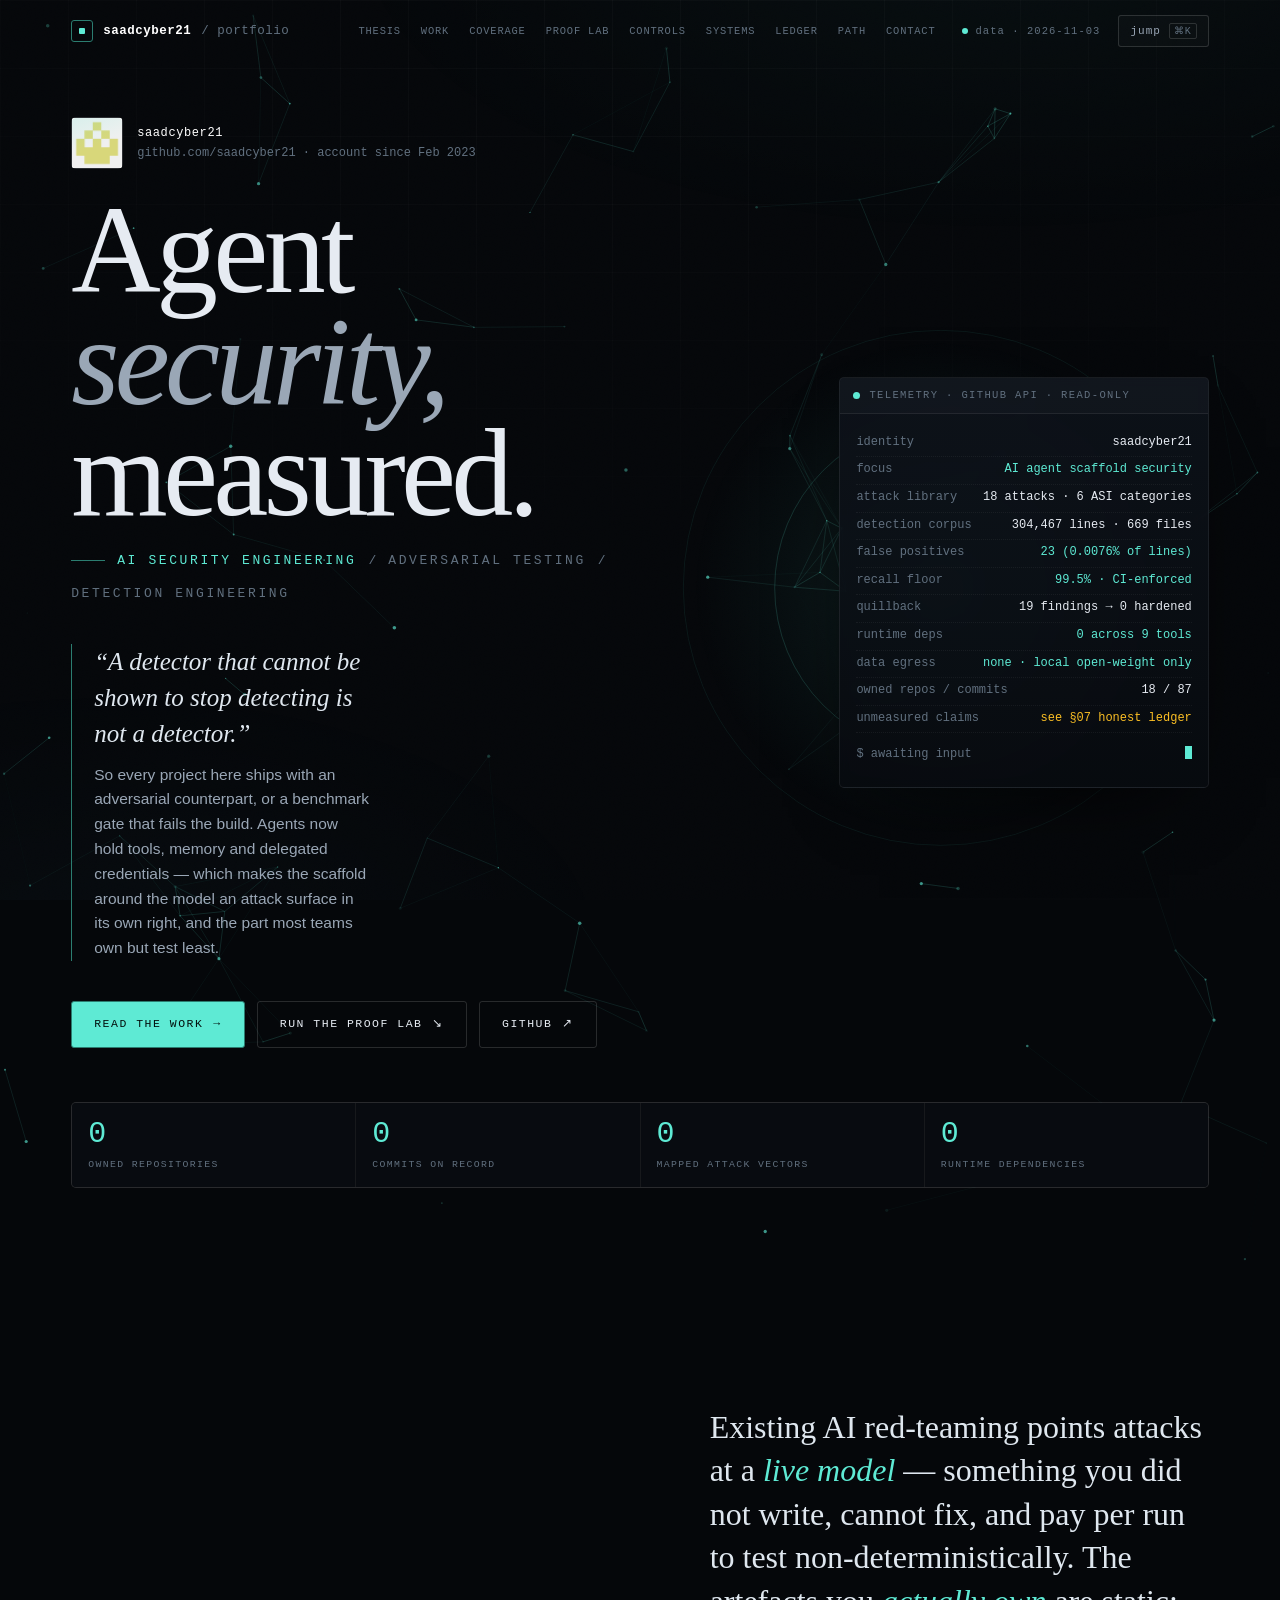
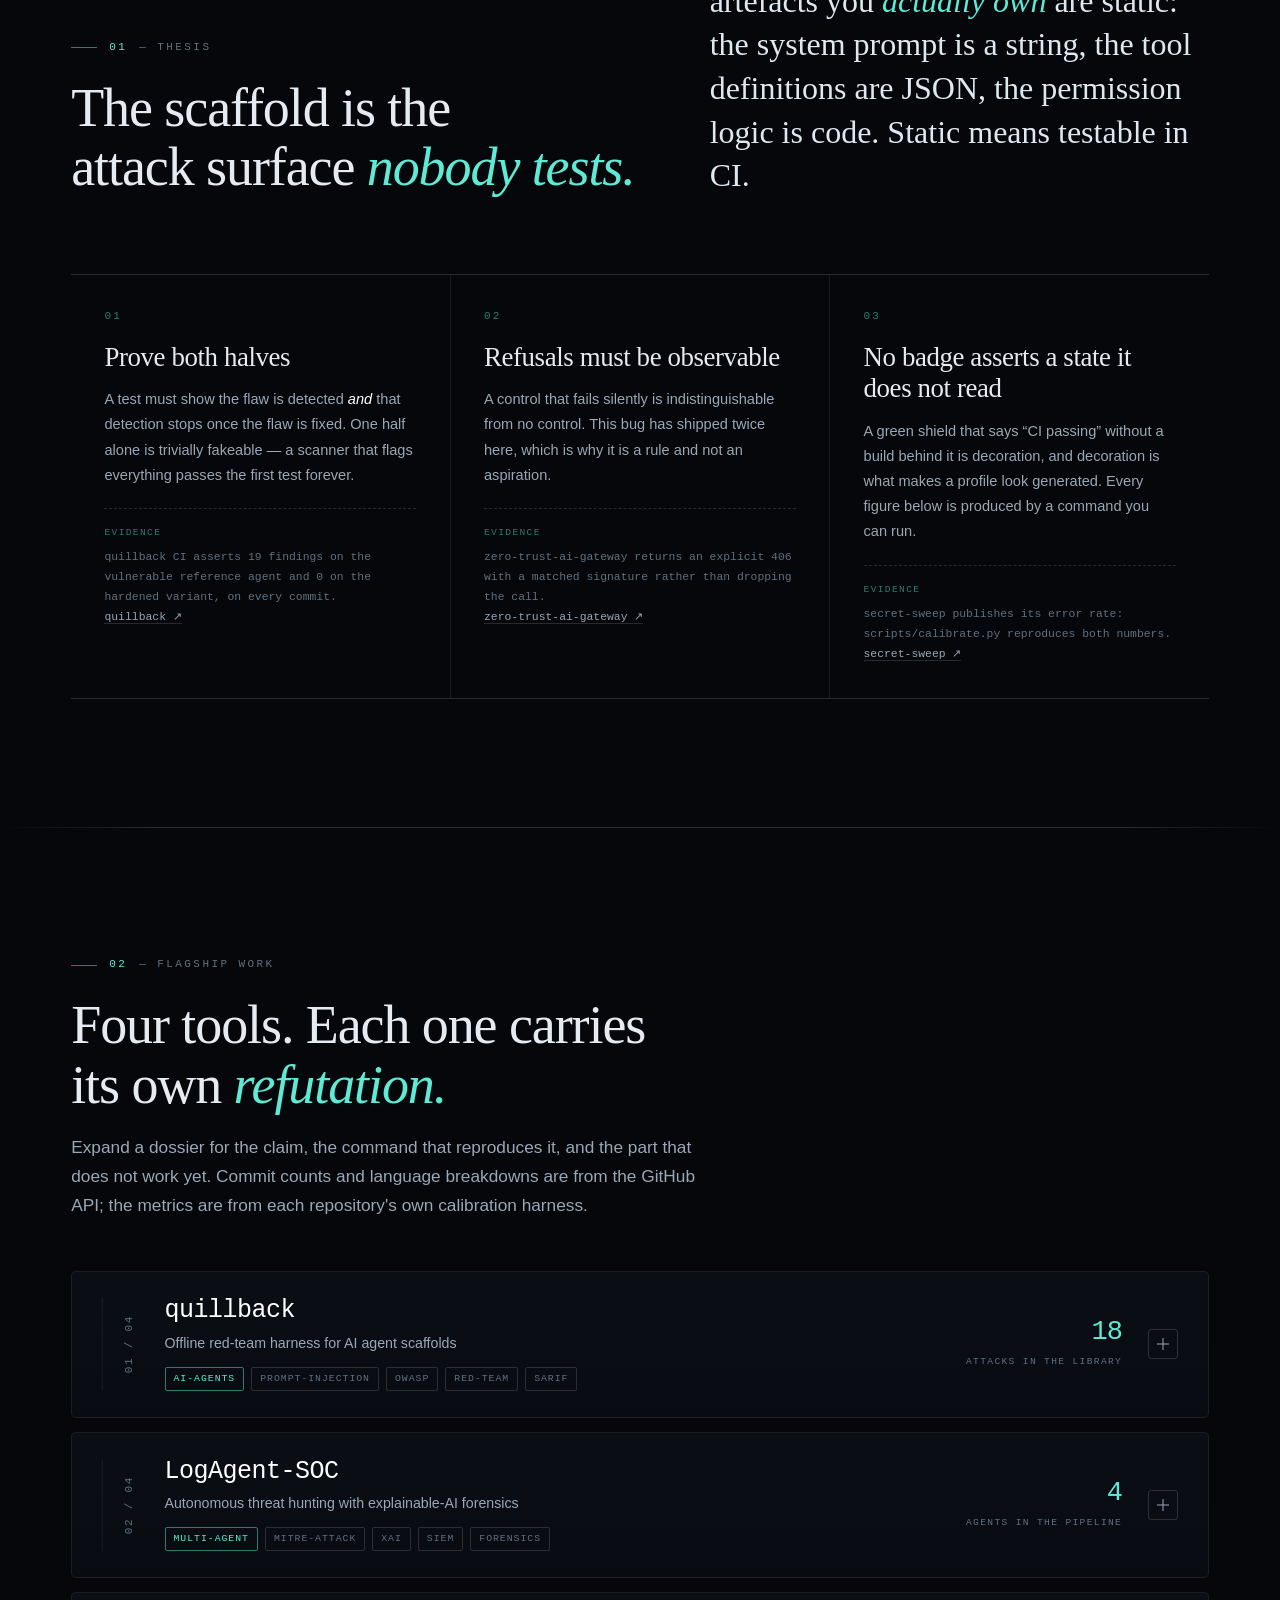
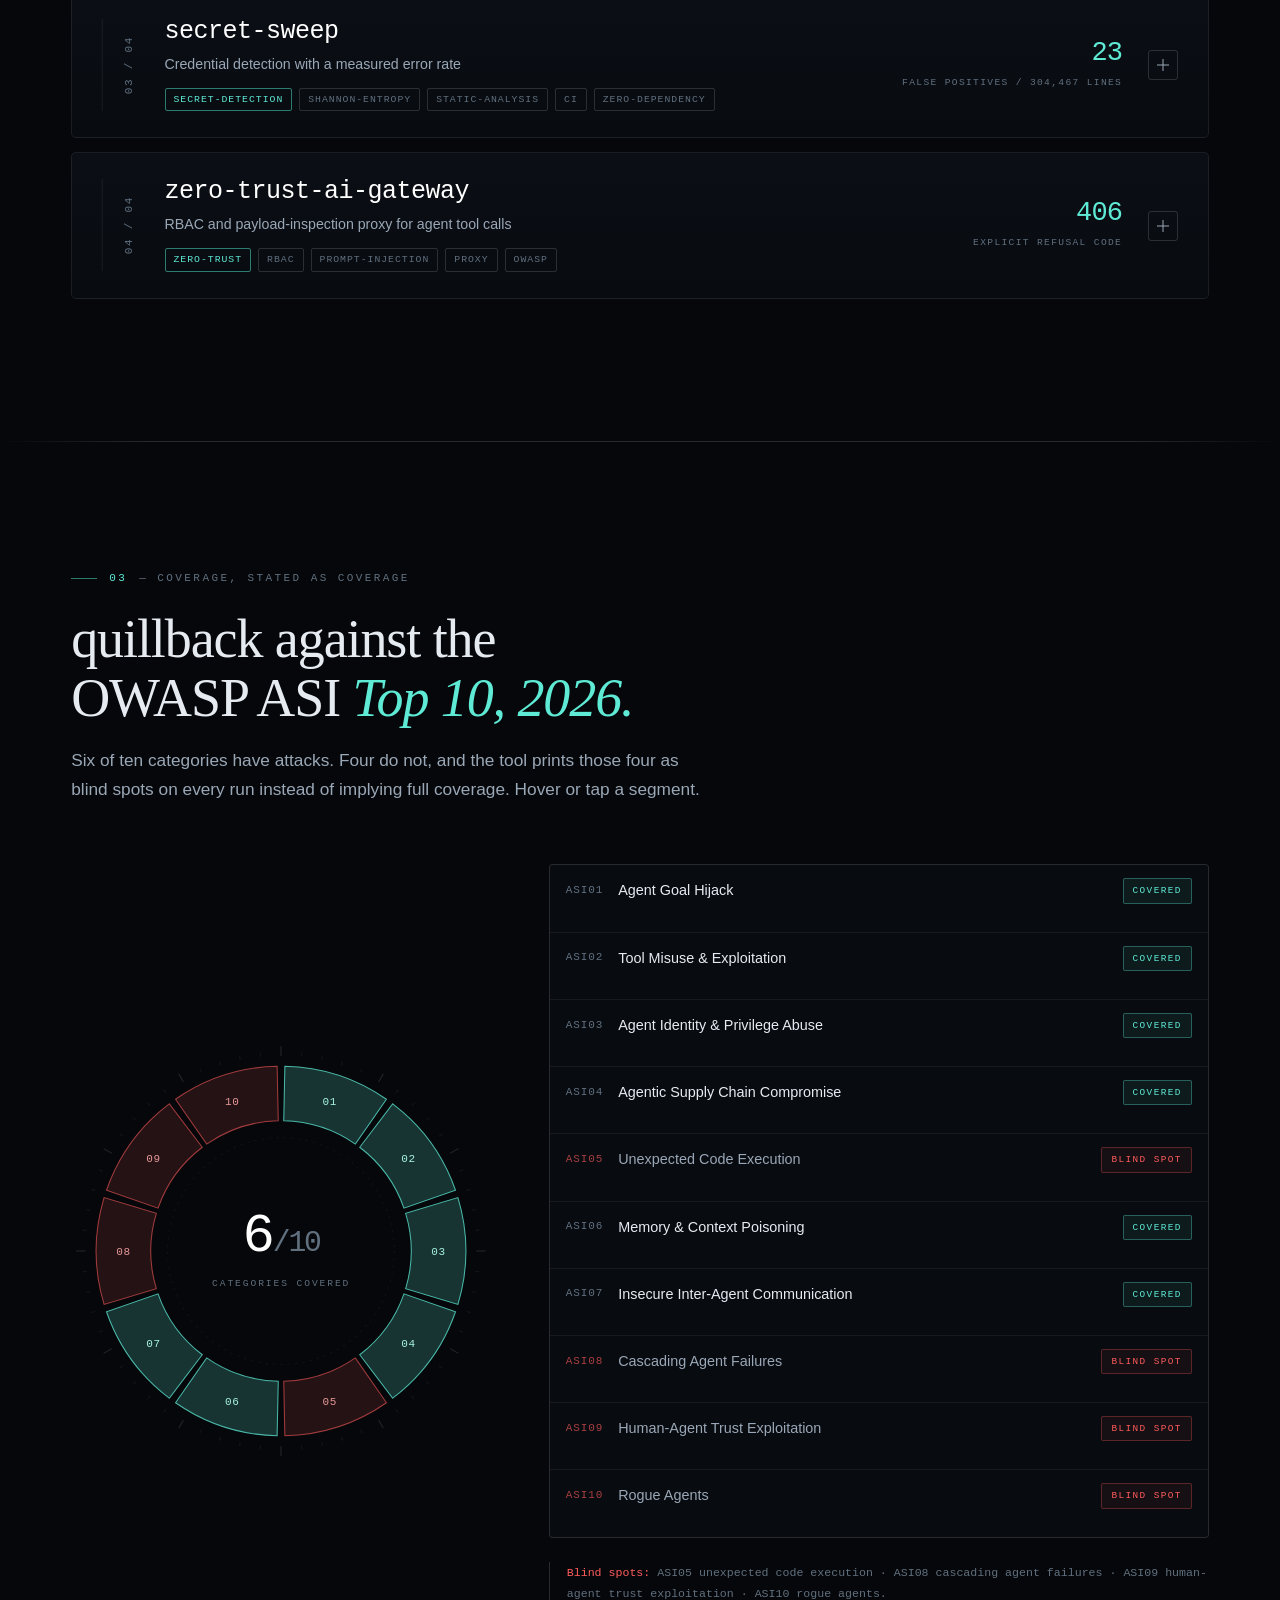
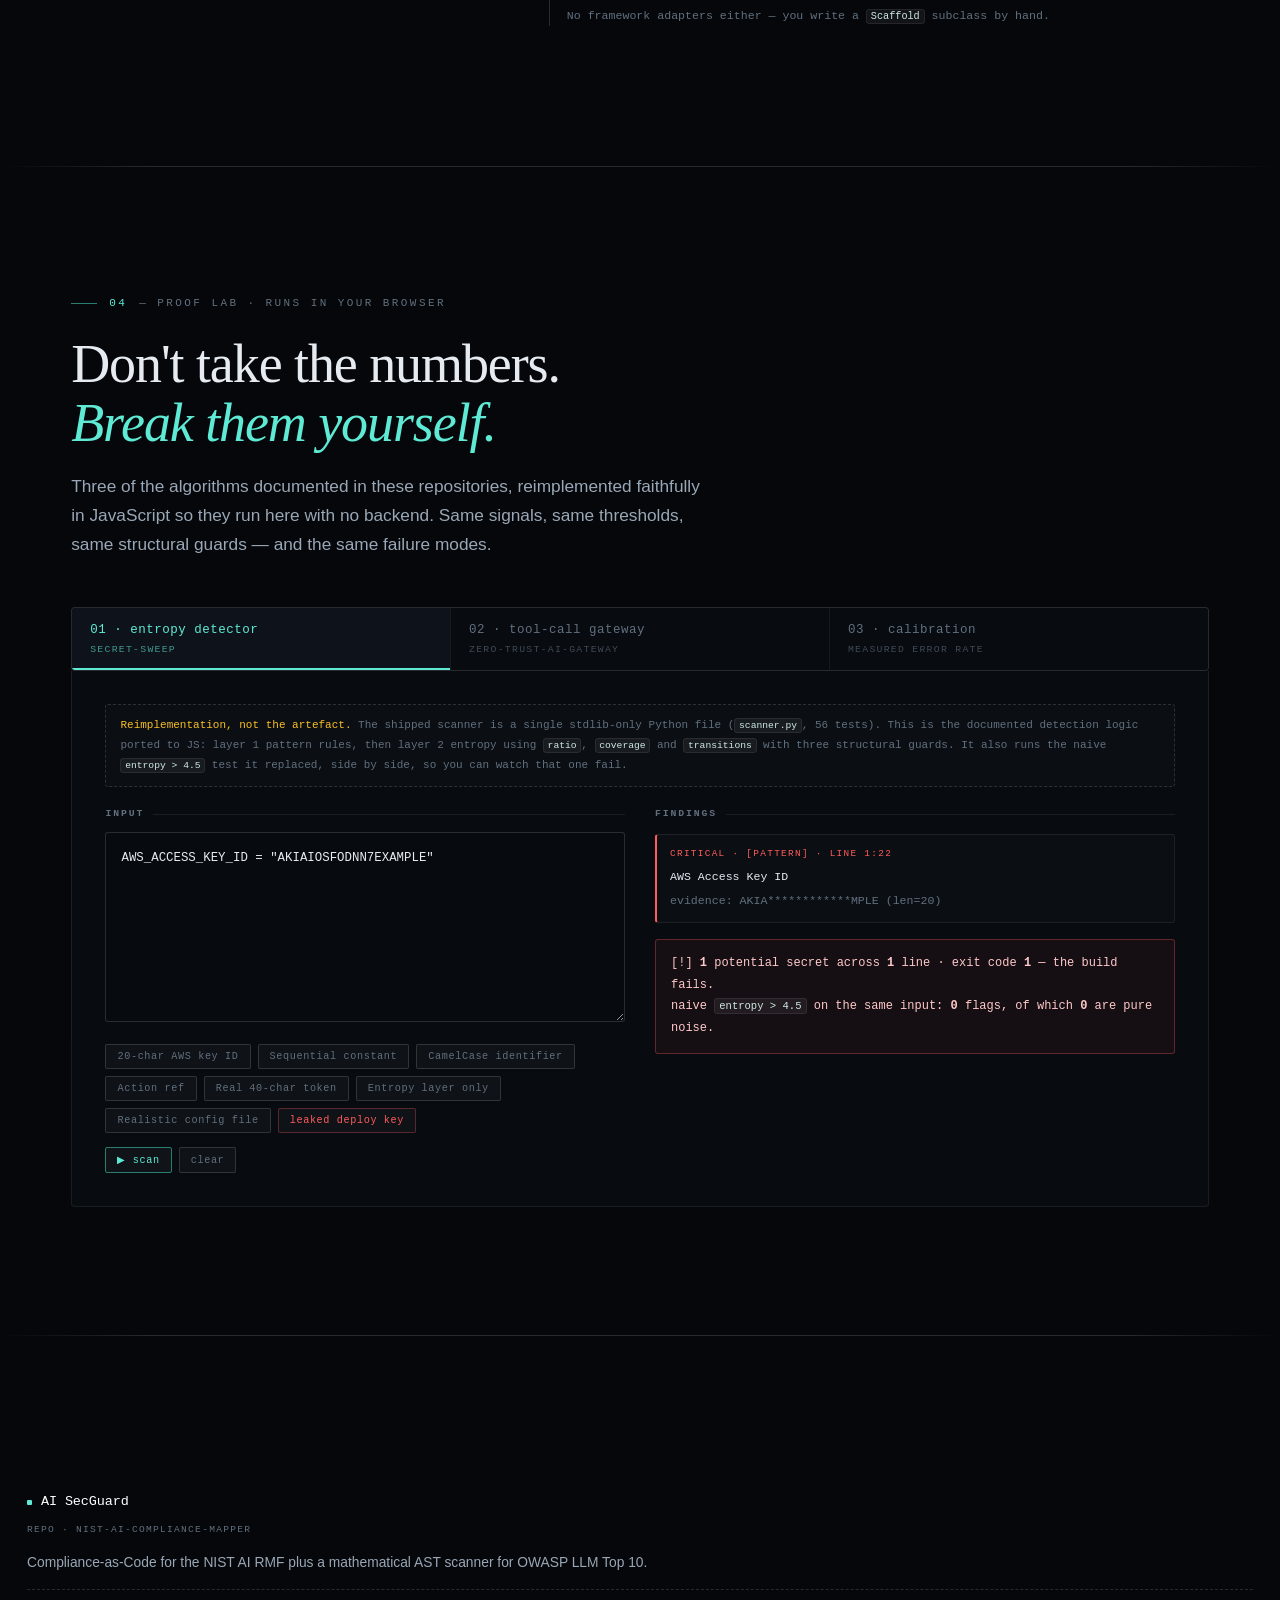
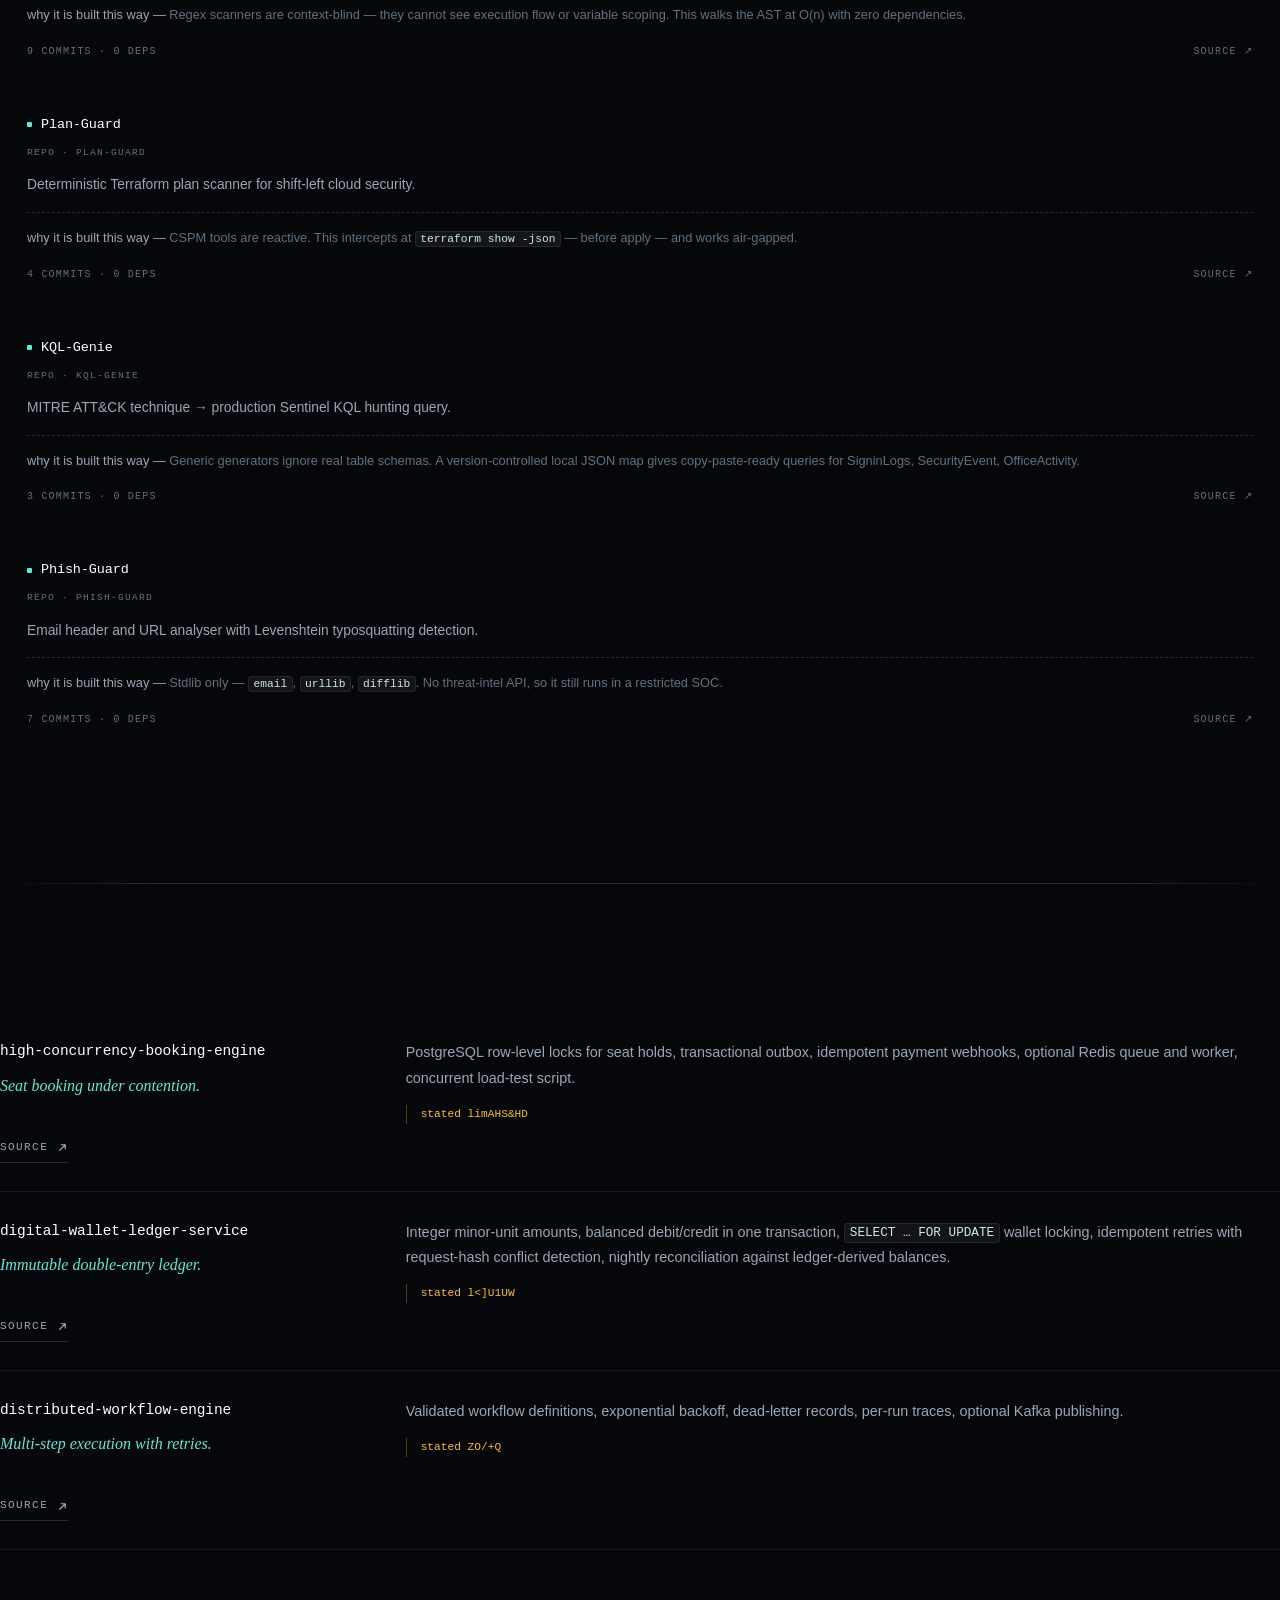
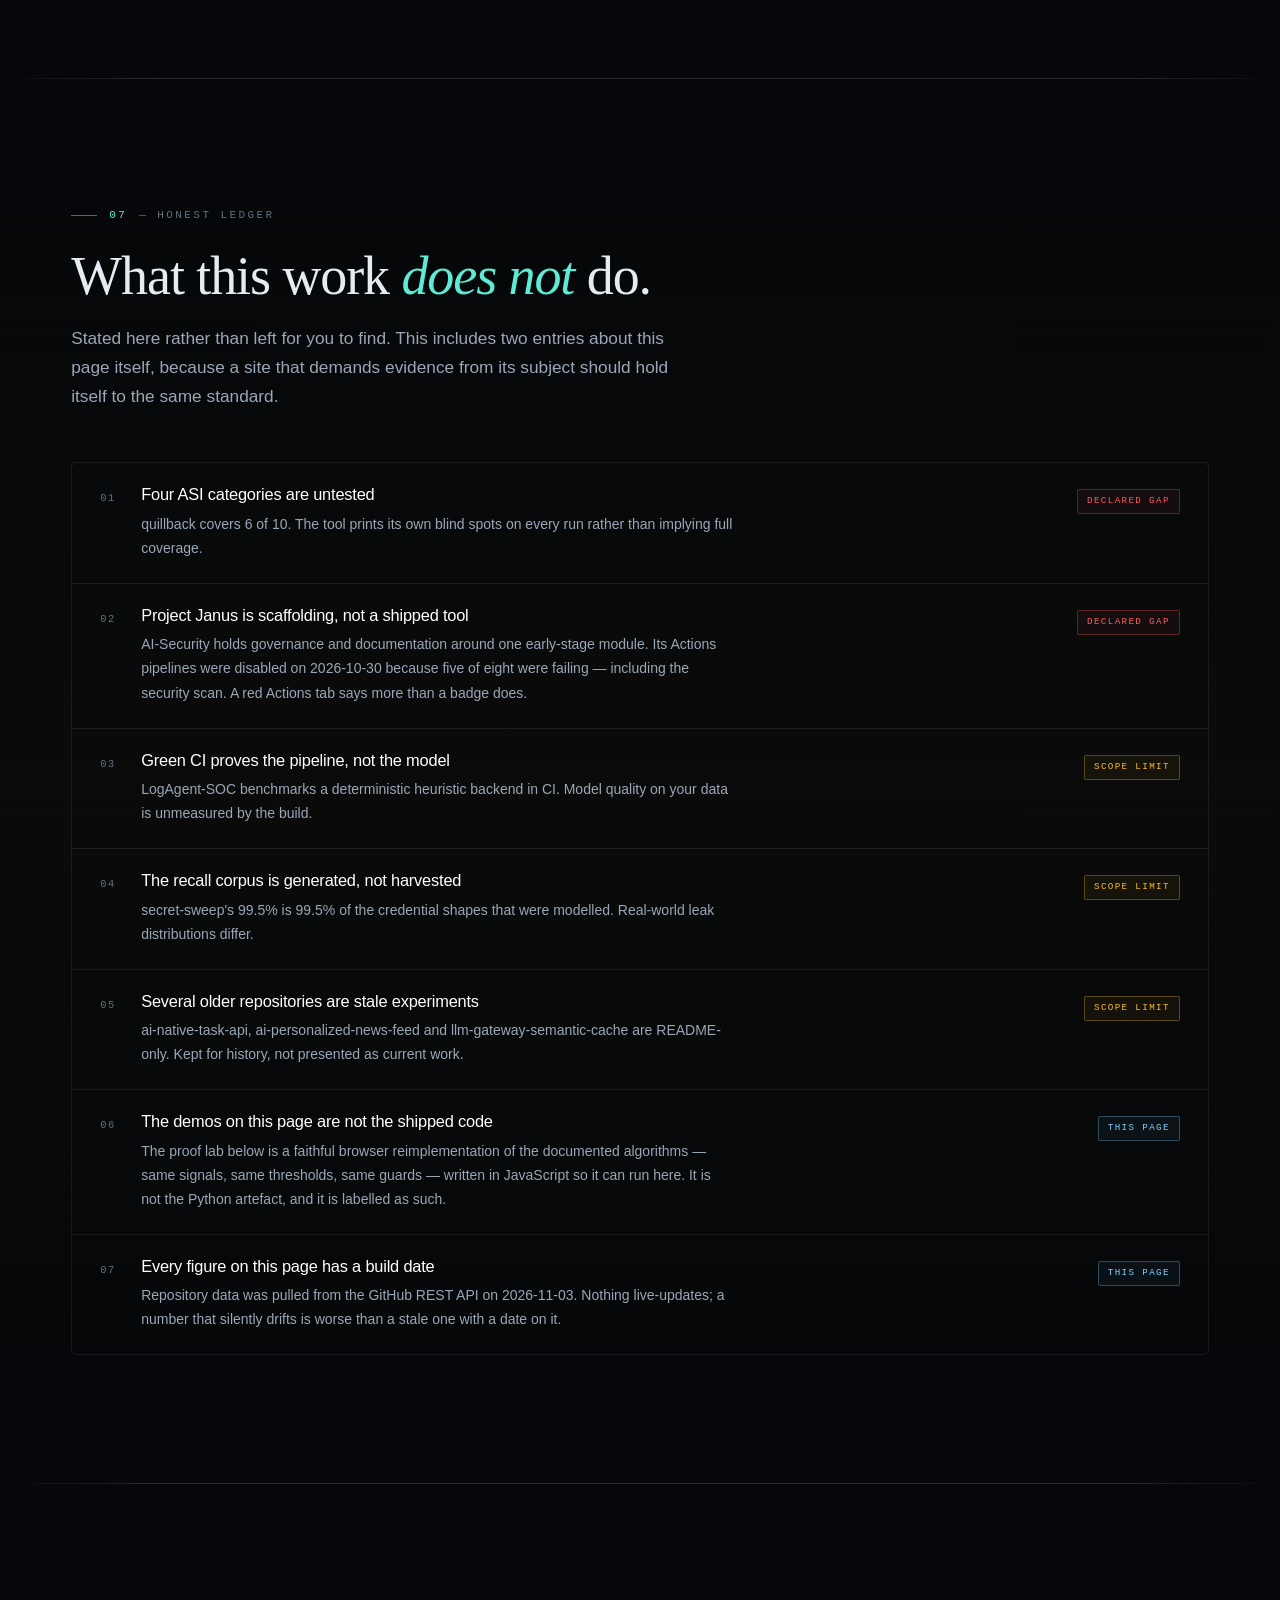
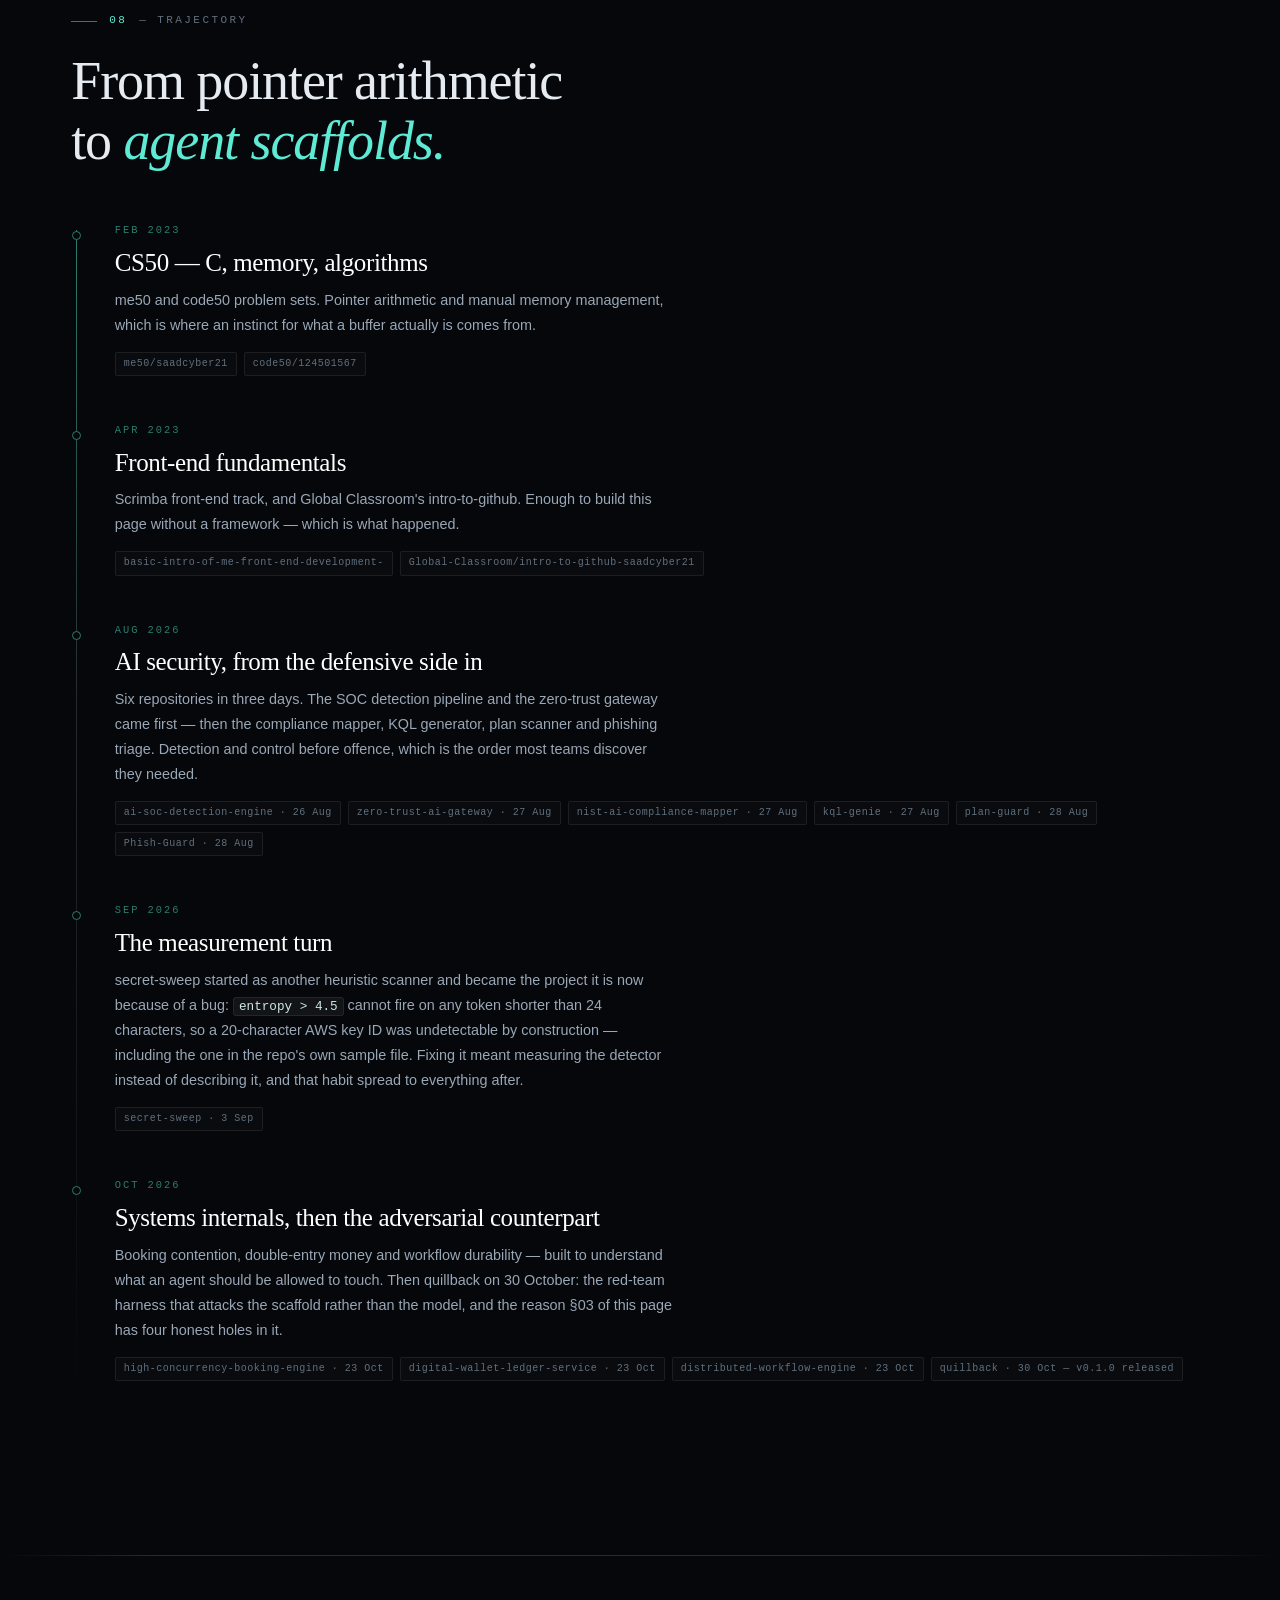
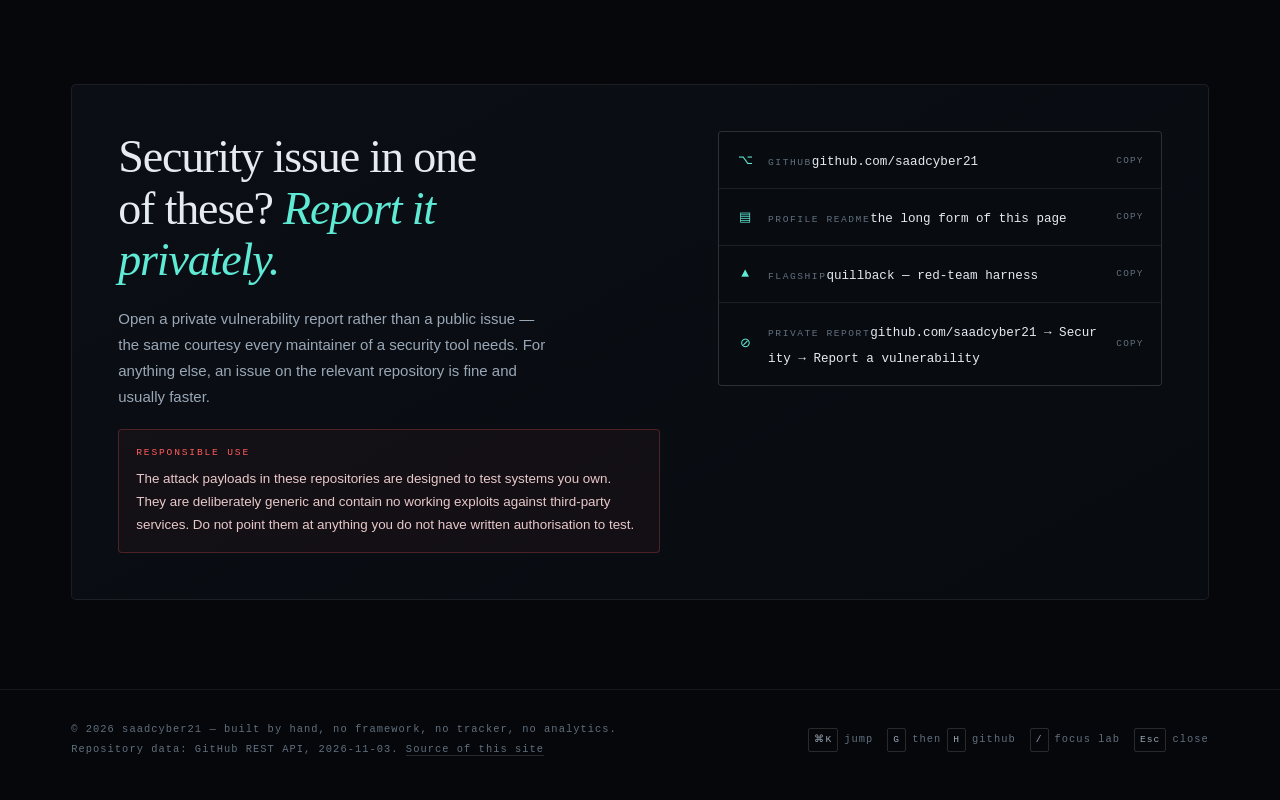
==== index.html @ 9310df72 "portfolio: agent security, measured Static portfolio built from the GitHub REST API. No framework, n" ====
<!DOCTYPE html>
<html lang="en">
<head>
<meta charset="utf-8">
<meta name="viewport" content="width=device-width,initial-scale=1,viewport-fit=cover">
<meta name="color-scheme" content="dark">
<title>saadcyber21 — AI agent security, with the error rates published</title>
<meta name="description" content="Security tooling for AI agent scaffolds: an offline red-team harness, an autonomous SOC pipeline, a calibrated secret scanner and a zero-trust tool-call gateway. Every claim on this page links to the command that reproduces it.">
<meta name="author" content="saadcyber21">
<meta name="robots" content="index,follow">
<link rel="canonical" href="https://saadcyber21.github.io/">
<meta property="og:type" content="profile">
<meta property="og:title" content="saadcyber21 — AI agent security, with the error rates published">
<meta property="og:description" content="A detector that cannot be shown to stop detecting is not a detector. Red-team harnesses, SOC pipelines and calibrated scanners for AI agent scaffolds.">
<meta property="og:url" content="https://saadcyber21.github.io/">
<meta property="og:image" content="https://avatars.githubusercontent.com/u/124501567?v=4&size=512">
<meta name="twitter:card" content="summary">
<link rel="icon" href="data:image/svg+xml,%3Csvg xmlns='http://www.w3.org/2000/svg' viewBox='0 0 32 32'%3E%3Crect width='32' height='32' rx='6' fill='%2305070a'/%3E%3Crect x='7' y='7' width='18' height='18' rx='3' fill='none' stroke='%235eead4' stroke-width='2'/%3E%3Crect x='13' y='13' width='6' height='6' rx='1' fill='%235eead4'/%3E%3C/svg%3E">
<link rel="stylesheet" href="styles.css">
<script>document.documentElement.className="js";</script>
</head>
<body>
<div class="grain" aria-hidden="true"></div>
<div class="scrollbar" id="sbar" aria-hidden="true"></div>

<!-- ══ BOOT SEQUENCE ══════════════════════════════════════════════════ -->
<div id="boot" role="status" aria-live="polite" aria-label="Loading">
  <div class="boot-box">
    <div class="boot-head">saadcyber21 · portfolio build · integrity check</div>
    <div id="bootLines"></div>
    <div class="boot-bar"><i id="bootBar"></i></div>
  </div>
</div>
<button id="bootSkip" type="button">skip intro ↵</button>

<!-- ══ HEADER ═════════════════════════════════════════════════════════ -->
<header id="hdr">
  <div class="wrap hd">
    <a class="mark" href="#hero" aria-label="Home">
      <span class="glyph" aria-hidden="true"></span>
      <b>saadcyber21</b><span>/ portfolio</span>
    </a>
    <nav class="pn" id="nav" aria-label="Sections"></nav>
    <div class="live" title="Repository data pulled from the GitHub REST API on 2026-11-03">
      <span class="dot" aria-hidden="true"></span><span>data&nbsp;·&nbsp;2026-11-03</span>
    </div>
    <button class="hbtn" id="palBtn" type="button" aria-label="Open command palette">
      jump <kbd>⌘K</kbd>
    </button>
  </div>
</header>

<main>
<!-- ══ 00 · IDENTITY ══════════════════════════════════════════════════ -->
<section id="hero">
  <canvas id="field" aria-hidden="true"></canvas>
  <div class="wrap">
    <div class="hero-grid">
      <div>
        <div class="ident rv">
          <div class="avatar" id="avatar" role="img" aria-label="GitHub avatar"></div>
          <div class="who">
            <b id="whoName">saadcyber21</b><br>
            <i>github.com/saadcyber21 · account since Feb 2023</i>
          </div>
        </div>

        <h1 class="name"><span class="sc" data-text="Agent">Agent</span><br>
          <span class="thin sc" data-text="security,">security,</span><br>
          <span class="sc" data-text="measured.">measured.</span></h1>

        <p class="role rv" data-d="1">
          <span>AI&nbsp;Security&nbsp;Engineering</span><span class="sep">/</span>
          <span class="alt">Adversarial&nbsp;Testing</span><span class="sep">/</span>
          <span class="alt">Detection&nbsp;Engineering</span>
        </p>

        <blockquote class="thesis-quote rv" data-d="2" id="tquote">
          “A detector that cannot be shown to stop detecting is not a detector.”
          <span class="q2">So every project here ships with an adversarial counterpart, or a benchmark gate that fails the build. Agents now hold tools, memory and delegated credentials — which makes the scaffold around the model an attack surface in its own right, and the part most teams own but test least.</span>
        </blockquote>

        <div class="hero-cta rv" data-d="3">
          <a class="btn" href="#work" data-scroll>Read the work <span class="ar" aria-hidden="true">→</span></a>
          <a class="btn ghost" href="#lab" data-scroll>Run the proof lab <span class="ar" aria-hidden="true">↘</span></a>
          <a class="btn ghost" href="https://github.com/saadcyber21" target="_blank" rel="noopener noreferrer">GitHub <span class="ar" aria-hidden="true">↗</span></a>
        </div>
      </div>

      <aside class="console rv" data-d="2" aria-label="Repository telemetry">
        <div class="cbar"><span class="lamp" aria-hidden="true"></span> telemetry · github api · read-only</div>
        <div class="cbody" id="console"></div>
      </aside>
    </div>

    <div class="hero-stats rv" data-d="4" id="heroStats"></div>
  </div>
</section>

<!-- ══ 01 · THESIS ════════════════════════════════════════════════════ -->
<section id="thesis">
  <div class="wrap">
    <div class="thesis-head">
      <div>
        <p class="kicker rv"><b>01</b> — thesis</p>
        <h2 class="h-sec rv" data-d="1">The scaffold is the<br>attack surface <i>nobody tests.</i></h2>
      </div>
      <p class="pull rv" data-d="2">
        Existing AI red-teaming points attacks at a <b>live model</b> — something you did not write, cannot fix, and pay per run to test non-deterministically. The artefacts you <b>actually own</b> are static: the system prompt is a string, the tool definitions are JSON, the permission logic is code. Static means testable in CI.
      </p>
    </div>
    <div class="principles" id="principles"></div>
  </div>
</section>

<hr class="rule">

<!-- ══ 02 · FLAGSHIP WORK ═════════════════════════════════════════════ -->
<section id="work">
  <div class="wrap">
    <p class="kicker rv"><b>02</b> — flagship work</p>
    <h2 class="h-sec rv" data-d="1">Four tools. Each one carries<br>its own <i>refutation.</i></h2>
    <p class="lede rv" data-d="2">
      Expand a dossier for the claim, the command that reproduces it, and the part that does not work yet.
      Commit counts and language breakdowns are from the GitHub API; the metrics are from each repository's own calibration harness.
    </p>
    <div id="dossiers" style="margin-top:clamp(34px,4vw,52px)"></div>
  </div>
</section>

<hr class="rule">

<!-- ══ 03 · ASI COVERAGE ══════════════════════════════════════════════ -->
<section id="coverage">
  <div class="wrap">
    <p class="kicker rv"><b>03</b> — coverage, stated as coverage</p>
    <h2 class="h-sec rv" data-d="1">quillback against the<br>OWASP ASI <i>Top 10, 2026.</i></h2>
    <p class="lede rv" data-d="2">
      Six of ten categories have attacks. Four do not, and the tool prints those four as blind spots on every run
      instead of implying full coverage. Hover or tap a segment.
    </p>

    <div class="cov">
      <div class="ringwrap rv" data-d="2">
        <svg id="ring" viewBox="0 0 400 400" role="img" aria-label="OWASP ASI coverage ring: 6 of 10 categories covered, 4 blind spots"></svg>
        <div class="ring-center">
          <div class="rc-n">6<s>/10</s></div>
          <div class="rc-l">categories covered</div>
        </div>
      </div>
      <div class="rv" data-d="3">
        <ul class="asi-list" id="asiList"></ul>
        <p class="cov-note">
          <b>Blind spots:</b> ASI05 unexpected code execution · ASI08 cascading agent failures ·
          ASI09 human-agent trust exploitation · ASI10 rogue agents.<br>
          No framework adapters either — you write a <code>Scaffold</code> subclass by hand.
        </p>
      </div>
    </div>
  </div>
</section>

<hr class="rule">

<!-- ══ 04 · PROOF LAB ═════════════════════════════════════════════════ -->
<section id="lab">
  <div class="wrap">
    <p class="kicker rv"><b>04</b> — proof lab · runs in your browser</p>
    <h2 class="h-sec rv" data-d="1">Don't take the numbers.<br><i>Break them yourself.</i></h2>
    <p class="lede rv" data-d="2">
      Three of the algorithms documented in these repositories, reimplemented faithfully in JavaScript so they run here
      with no backend. Same signals, same thresholds, same structural guards — and the same failure modes.
    </p>

    <div class="lab-tabs rv" data-d="2" role="tablist" aria-label="Proof lab demos">
      <button class="lab-tab on" role="tab" aria-selected="true" data-pane="p-secret" type="button">
        <span class="t">01 · entropy detector</span><span class="s">secret-sweep</span>
      </button>
      <button class="lab-tab" role="tab" aria-selected="false" data-pane="p-gate" type="button">
        <span class="t">02 · tool-call gateway</span><span class="s">zero-trust-ai-gateway</span>
      </button>
      <button class="lab-tab" role="tab" aria-selected="false" data-pane="p-calib" type="button">
        <span class="t">03 · calibration</span><span class="s">measured error rate</span>
      </button>
    </div>

    <!-- pane 1 -->
    <div class="lab-pane on" id="p-secret" role="tabpanel">
      <p class="lab-note">
        <b>Reimplementation, not the artefact.</b> The shipped scanner is a single stdlib-only Python file
        (<code>scanner.py</code>, 56 tests). This is the documented detection logic ported to JS: layer 1 pattern rules,
        then layer 2 entropy using <code>ratio</code>, <code>coverage</code> and <code>transitions</code> with three
        structural guards. It also runs the naive <code>entropy &gt; 4.5</code> test it replaced, side by side,
        so you can watch that one fail.
      </p>
      <div class="lab-cols">
        <div>
          <h3 class="lab-h">input</h3>
          <textarea class="inp" id="secIn" rows="7" spellcheck="false" aria-label="Text to scan for secrets"></textarea>
          <div class="presets" id="secPresets"></div>
          <div class="presets">
            <button class="pset" id="secRun" type="button" style="color:var(--sig);border-color:var(--sig-dim)">▶ scan</button>
            <button class="pset" id="secClear" type="button">clear</button>
          </div>
        </div>
        <div>
          <h3 class="lab-h">findings</h3>
          <ul class="findings" id="secOut" aria-live="polite"></ul>
          <div class="verdict" id="secVerdict" hidden></div>
        </div>
      </div>
    </div>

    <!-- pane 2 -->
    <div class="lab-pane" id="p-gate" role="tabpanel" hidden>
      <p class="lab-note">
        <b>What the proxy sees.</b> A support agent calls <code>search_docs</code>. In the hostile case the retrieved
        document carries an injected instruction block. The gateway validates role policy, then deep-inspects the
        payload for destructive operations before anything reaches a target system — and answers with an explicit
        <code>406</code> rather than dropping the call silently, because an unobservable refusal is indistinguishable
        from no control at all.
      </p>
      <div class="presets" style="margin:0 0 20px">
        <button class="pset" id="gwBenign" type="button">benign tool call</button>
        <button class="pset" id="gwHostile" type="button" style="color:var(--red);border-color:rgba(255,92,92,.35)">⚠ indirect prompt injection</button>
        <button class="pset" id="gwEdit" type="button">edit payload</button>
      </div>
      <div class="lab-cols">
        <div>
          <h3 class="lab-h">intercepted invocation</h3>
          <textarea class="inp" id="gwIn" rows="11" spellcheck="false" aria-label="Tool call payload"></textarea>
          <div class="presets"><button class="pset" id="gwRun" type="button" style="color:var(--sig);border-color:var(--sig-dim)">▶ pass through gateway</button></div>
        </div>
        <div>
          <h3 class="lab-h">signature inspection</h3>
          <div id="gwSigs"></div>
          <div class="gw" id="gwResult" hidden></div>
        </div>
      </div>
    </div>

    <!-- pane 3 -->
    <div class="lab-pane" id="p-calib" role="tabpanel" hidden>
      <p class="lab-note">
        An entropy detector that flags one line per file gets switched off within a week. So the threshold was measured
        instead of described — against <span id="calibCorpus">CPython 3.11 stdlib</span>,
        <b id="calibFiles">669</b> files, <b id="calibLines">304,467</b> lines. Every figure comes from
        <code>scripts/calibrate.py</code>, which is in the repository rather than in a notebook nobody can reproduce.
      </p>
      <div class="lab-cols">
        <div>
          <h3 class="lab-h">false positives on the same corpus</h3>
          <div class="bar-cmp">
            <div class="bar naive">
              <span class="bl2">entropy&gt;4.5</span>
              <span class="track"><i data-w="100"></i></span>
              <span class="num" data-count="610">0</span>
            </div>
            <div class="bar calib">
              <span class="bl2">calibrated</span>
              <span class="track"><i data-w="3.8"></i></span>
              <span class="num" data-count="23">0</span>
            </div>
          </div>
          <p class="cov-note" style="margin-top:26px">
            <b style="color:var(--amber)">26× noisier</b> — and the naive test still missed real credentials, because
            entropy is bounded above by <code>log2(min(len, alphabet))</code>. A threshold of 4.5
            <b style="color:var(--red)">cannot fire on any token shorter than 24 characters.</b>
            An AWS access key ID is 20. Try it in panel 01.
          </p>
        </div>
        <div>
          <h3 class="lab-h">recall, by leak shape</h3>
          <ul class="recall-list" id="recallList"></ul>
          <p class="cov-note" style="margin-top:24px">
            <b style="color:var(--amber)">Honest reading:</b> the corpus is generated, not harvested.
            99.5% means “99.5% of the shapes I modelled”, and CI enforces the floor in
            <code>scripts/check_recall.py</code> so a refactor that quietly breaks detection fails the build
            rather than surfacing at the next incident review.
          </p>
        </div>
      </div>
    </div>
  </div>
</section>

<hr class="rule">

<!-- ══ 05 · CONTROL PLANE ═════════════════════════════════════════════ -->
<section id="controls">
  <div class="wrap">
    <p class="kicker rv"><b>05</b> — control plane</p>
    <h2 class="h-sec rv" data-d="1">Governance, IaC and detection<br>engineering. <i>Zero dependencies, all four.</i></h2>
    <p class="lede rv" data-d="2">
      Deliberately stdlib-only so they run in air-gapped and restricted pipelines where heavy scanners and
      external APIs are not an option. Each has a GitHub Actions workflow behind it.
    </p>
    <div class="cgrid" id="controls"></div>
  </div>
</section>

<hr class="rule">

<!-- ══ 06 · SYSTEMS ═══════════════════════════════════════════════════ -->
<section id="systems">
  <div class="wrap">
    <p class="kicker rv"><b>06</b> — systems engineering</p>
    <h2 class="h-sec rv" data-d="1">Built to understand what an agent<br>should be <i>allowed to touch.</i></h2>
    <p class="lede rv" data-d="2">
      Concurrency control, double-entry money and workflow durability — the primitives that decide the blast radius
      when a tool call goes wrong. Each entry states what it does not do.
    </p>
    <div class="syslist" id="systems"></div>
  </div>
</section>

<hr class="rule">

<!-- ══ 07 · HONEST LEDGER ═════════════════════════════════════════════ -->
<section id="ledger">
  <div class="wrap">
    <p class="kicker rv"><b>07</b> — honest ledger</p>
    <h2 class="h-sec rv" data-d="1">What this work <i>does not</i> do.</h2>
    <p class="lede rv" data-d="2">
      Stated here rather than left for you to find. This includes two entries about this page itself,
      because a site that demands evidence from its subject should hold itself to the same standard.
    </p>
    <div class="led" id="ledgerList"></div>
  </div>
</section>

<hr class="rule">

<!-- ══ 08 · TRAJECTORY ════════════════════════════════════════════════ -->
<section id="path">
  <div class="wrap">
    <p class="kicker rv"><b>08</b> — trajectory</p>
    <h2 class="h-sec rv" data-d="1">From pointer arithmetic<br>to <i>agent scaffolds.</i></h2>
    <div class="tl" id="timeline"></div>
  </div>
</section>

<hr class="rule">

<!-- ══ 09 · CONTACT ═══════════════════════════════════════════════════ -->
<section id="contact">
  <div class="wrap">
    <div class="ct rv">
      <div>
        <h2>Security issue in one<br>of these? <i>Report it<br>privately.</i></h2>
        <p>
          Open a private vulnerability report rather than a public issue — the same courtesy every maintainer
          of a security tool needs. For anything else, an issue on the relevant repository is fine and usually faster.
        </p>
        <div class="disclose">
          <h5>responsible use</h5>
          <p>
            The attack payloads in these repositories are designed to test systems you own. They are deliberately
            generic and contain no working exploits against third-party services. Do not point them at anything you
            do not have written authorisation to test.
          </p>
        </div>
      </div>
      <div>
        <div class="ctlinks" id="ctlinks"></div>
      </div>
    </div>
  </div>
</section>
</main>

<footer>
  <div class="wrap ft">
    <div>
      <div>© 2026 saadcyber21 — built by hand, no framework, no tracker, no analytics.</div>
      <div>Repository data: GitHub REST API, 2026-11-03. <a href="https://github.com/saadcyber21/saadcyber21.github.io" target="_blank" rel="noopener noreferrer">Source of this site</a></div>
    </div>
    <div class="keys">
      <span><kbd>⌘K</kbd> jump</span>
      <span><kbd>G</kbd> then <kbd>H</kbd> github</span>
      <span><kbd>/</kbd> focus lab</span>
      <span><kbd>Esc</kbd> close</span>
    </div>
  </div>
</footer>

<!-- ══ COMMAND PALETTE ════════════════════════════════════════════════ -->
<div id="pal" role="dialog" aria-modal="true" aria-label="Command palette">
  <div class="pbox">
    <input id="palIn" type="text" placeholder="jump to section or repository…" autocomplete="off" spellcheck="false" aria-label="Command palette input">
    <div class="plist" id="palList" role="listbox"></div>
    <div class="pfoot"><span>↑↓ navigate · ↵ open</span><span>esc close</span></div>
  </div>
</div>

<div id="toast" role="status" aria-live="polite"></div>
<button id="top" type="button" aria-label="Back to top">
  <svg width="14" height="14" viewBox="0 0 14 14" fill="none" aria-hidden="true"><path d="M7 12V2M7 2 2.5 6.5M7 2l4.5 4.5" stroke="currentColor" stroke-width="1.4" stroke-linecap="round" stroke-linejoin="round"/></svg>
</button>

<script src="data.js"></script>
<script src="app.js"></script>
</body>
</html>
---- styles.css ----
/* ═══════════════════════════════════════════════════════════════════════
   saadcyber21 — portfolio
   Design premise: a page that behaves like the tooling it documents.
   No decoration that asserts a state it does not read.
   ═══════════════════════════════════════════════════════════════════════ */

:root{
  --ink:#05070a;
  --ink-2:#080b10;
  --panel:#0b0f15;
  --panel-2:#0e131b;
  --line:rgba(255,255,255,.075);
  --line-2:rgba(255,255,255,.14);
  --fg:#e6ebf2;
  --fg-2:#9aa7b6;
  --fg-3:#61707f;

  --sig:#5eead4;        /* signal   — detection fired */
  --sig-dim:#2b7d70;
  --amber:#fbbf24;      /* warning  — heuristic, needs review */
  --red:#ff5c5c;        /* critical — blocked */
  --blue:#7dd3fc;       /* info     — provenance */

  --serif:"Iowan Old Style","Palatino Linotype",Palatino,"Book Antiqua",Georgia,"Times New Roman",serif;
  --sans:"Inter","Helvetica Neue",-apple-system,BlinkMacSystemFont,"Segoe UI",Roboto,Arial,sans-serif;
  --mono:"JetBrains Mono","SF Mono",SFMono-Regular,"Cascadia Mono","Roboto Mono",Menlo,Consolas,"Liberation Mono",monospace;

  --maxw:1240px;
  --gut:clamp(18px,4vw,56px);
  --ease:cubic-bezier(.22,.61,.36,1);
  --ease-out:cubic-bezier(.16,1,.3,1);
}

*,*::before,*::after{box-sizing:border-box}
html{-webkit-text-size-adjust:100%}
html,body{margin:0;padding:0}
body{
  background:var(--ink);
  color:var(--fg);
  font-family:var(--sans);
  font-size:16px;
  line-height:1.62;
  -webkit-font-smoothing:antialiased;
  text-rendering:optimizeLegibility;
  overflow-x:hidden;
}
body.is-locked{overflow:hidden}

/* ambient field: grid + vignette + noise, fixed behind everything */
body::before{
  content:"";position:fixed;inset:0;z-index:0;pointer-events:none;
  background:
    linear-gradient(to right,rgba(255,255,255,.022) 1px,transparent 1px) 0 0/68px 68px,
    linear-gradient(to bottom,rgba(255,255,255,.022) 1px,transparent 1px) 0 0/68px 68px;
  -webkit-mask-image:radial-gradient(120% 90% at 50% 0%,#000 15%,transparent 78%);
          mask-image:radial-gradient(120% 90% at 50% 0%,#000 15%,transparent 78%);
}
body::after{
  content:"";position:fixed;inset:0;z-index:0;pointer-events:none;opacity:.5;
  background:radial-gradient(90% 60% at 78% -8%,rgba(94,234,212,.075),transparent 60%),
             radial-gradient(70% 50% at 8% 105%,rgba(125,211,252,.05),transparent 62%);
}
.grain{
  position:fixed;inset:0;z-index:1;pointer-events:none;opacity:.035;mix-blend-mode:overlay;
  background-image:url("data:image/svg+xml;utf8,<svg xmlns='http://www.w3.org/2000/svg' width='140' height='140'><filter id='n'><feTurbulence type='fractalNoise' baseFrequency='.85' numOctaves='3'/></filter><rect width='140' height='140' filter='url(%23n)'/></svg>");
}

/* ── primitives ───────────────────────────────────────────────────────── */
.wrap{width:100%;max-width:var(--maxw);margin-inline:auto;padding-inline:var(--gut);position:relative;z-index:2}
.mono{font-family:var(--mono);font-variant-ligatures:none}
.serif{font-family:var(--serif)}
.dim{color:var(--fg-2)}
.dimmer{color:var(--fg-3)}
em{font-style:italic;color:#fff}
code{font-family:var(--mono);font-size:.88em;background:rgba(255,255,255,.055);border:1px solid var(--line);
     padding:.1em .38em;border-radius:3px;color:#cfe9e3;white-space:nowrap}
a{color:inherit;text-decoration:none}
::selection{background:rgba(94,234,212,.26);color:#fff}

.kicker{
  font-family:var(--mono);font-size:11px;letter-spacing:.22em;text-transform:uppercase;
  color:var(--fg-3);display:flex;align-items:center;gap:12px;margin:0 0 22px;
}
.kicker::before{content:"";width:26px;height:1px;background:var(--sig-dim);flex:none}
.kicker b{color:var(--sig);font-weight:500}

h1,h2,h3,h4{margin:0;font-weight:600;letter-spacing:-.022em;line-height:1.06}
.h-sec{font-family:var(--serif);font-size:clamp(30px,4.4vw,54px);font-weight:400;letter-spacing:-.02em;line-height:1.1}
.h-sec i{font-style:italic;color:var(--sig)}
.lede{font-size:clamp(15px,1.35vw,17.5px);color:var(--fg-2);max-width:66ch;margin:18px 0 0;line-height:1.68}

section{padding-block:clamp(72px,10vw,140px);position:relative;z-index:2}
.rule{height:1px;background:linear-gradient(90deg,transparent,var(--line-2) 12%,var(--line-2) 88%,transparent);border:0;margin:0}

/* reveal on scroll */
.rv{opacity:0;transform:translateY(22px);transition:opacity .85s var(--ease-out),transform .85s var(--ease-out)}
.rv.in{opacity:1;transform:none}
.rv[data-d="1"]{transition-delay:.07s}.rv[data-d="2"]{transition-delay:.14s}
.rv[data-d="3"]{transition-delay:.21s}.rv[data-d="4"]{transition-delay:.28s}
.rv[data-d="5"]{transition-delay:.35s}.rv[data-d="6"]{transition-delay:.42s}
@media (prefers-reduced-motion:reduce){
  .rv{opacity:1!important;transform:none!important;transition:none}
  *{animation-duration:.001ms!important;animation-iteration-count:1!important;transition-duration:.06s!important}
}

/* ══ BOOT OVERLAY ═══════════════════════════════════════════════════════ */
#boot{
  position:fixed;inset:0;z-index:900;background:var(--ink);
  display:flex;align-items:center;justify-content:center;padding:var(--gut);
  transition:opacity .7s var(--ease),visibility .7s;
}
#boot.done{opacity:0;visibility:hidden;pointer-events:none}
.boot-box{width:min(660px,100%);font-family:var(--mono);font-size:12.5px;line-height:1.95;color:var(--fg-2)}
.boot-box .bl{opacity:0;transform:translateY(3px);transition:.3s var(--ease-out);white-space:pre-wrap;word-break:break-word}
.boot-box .bl.on{opacity:1;transform:none}
.boot-box .ok{color:var(--sig)}
.boot-box .wn{color:var(--amber)}
.boot-box .er{color:var(--red)}
.boot-box .ky{color:var(--fg)}
.boot-head{color:var(--fg-3);letter-spacing:.16em;text-transform:uppercase;font-size:10.5px;margin-bottom:14px}
.boot-bar{margin-top:22px;height:2px;background:rgba(255,255,255,.09);overflow:hidden}
.boot-bar i{display:block;height:100%;width:0;background:var(--sig);transition:width .5s var(--ease)}
#bootSkip{position:fixed;right:var(--gut);bottom:calc(var(--gut) - 4px);z-index:901;
  font-family:var(--mono);font-size:10.5px;letter-spacing:.14em;text-transform:uppercase;
  color:var(--fg-3);background:none;border:1px solid var(--line-2);padding:7px 13px;border-radius:2px;cursor:pointer;
  transition:.25s}
#bootSkip:hover{color:var(--sig);border-color:var(--sig-dim)}
#boot.done + #bootSkip,#bootSkip.hide{opacity:0;visibility:hidden}

/* ══ HEADER ═════════════════════════════════════════════════════════════ */
header{
  position:fixed;top:0;left:0;right:0;z-index:800;
  border-bottom:1px solid transparent;transition:.4s var(--ease);
}
header.stuck{background:rgba(5,7,10,.86);backdrop-filter:blur(14px) saturate(140%);border-bottom-color:var(--line)}
.hd{display:flex;align-items:center;gap:18px;height:62px}
.mark{display:flex;align-items:center;gap:10px;font-family:var(--mono);font-size:12.5px;letter-spacing:.04em;flex:none}
.mark .glyph{
  width:22px;height:22px;border:1px solid var(--sig-dim);border-radius:3px;position:relative;flex:none;
  display:grid;place-items:center;transition:.35s var(--ease)
}
.mark .glyph::after{content:"";width:6px;height:6px;background:var(--sig);border-radius:1px;transition:.35s var(--ease)}
.mark:hover .glyph{border-color:var(--sig);box-shadow:0 0 14px rgba(94,234,212,.3)}
.mark:hover .glyph::after{transform:rotate(45deg) scale(.8)}
.mark b{font-weight:600;color:#fff}
.mark span{color:var(--fg-3)}

nav.pn{display:flex;gap:2px;margin-left:auto;flex-wrap:wrap}
nav.pn a{
  font-family:var(--mono);font-size:10.4px;letter-spacing:.08em;text-transform:uppercase;color:var(--fg-3);
  padding:6px 9px;border-radius:3px;transition:.22s;position:relative;white-space:nowrap
}
nav.pn a:hover{color:var(--fg);background:rgba(255,255,255,.05)}
nav.pn a.on{color:var(--sig)}
nav.pn a.on::after{content:"";position:absolute;left:9px;right:9px;bottom:3px;height:1px;background:var(--sig)}

.hbtn{
  font-family:var(--mono);font-size:11px;letter-spacing:.09em;color:var(--fg-2);
  border:1px solid var(--line-2);background:rgba(255,255,255,.02);padding:7px 11px;border-radius:3px;
  cursor:pointer;display:flex;align-items:center;gap:8px;transition:.22s;flex:none
}
.hbtn:hover{color:var(--sig);border-color:var(--sig-dim);background:rgba(94,234,212,.06)}
.hbtn kbd{font-family:var(--mono);font-size:10px;border:1px solid var(--line-2);border-radius:2px;padding:1px 4px;color:var(--fg-3)}
.live{display:flex;align-items:center;gap:7px;font-family:var(--mono);font-size:10.5px;letter-spacing:.1em;color:var(--fg-3);flex:none}
.dot{width:6px;height:6px;border-radius:50%;background:var(--sig);box-shadow:0 0 0 0 rgba(94,234,212,.55);animation:pulse 2.6s infinite}
@keyframes pulse{0%{box-shadow:0 0 0 0 rgba(94,234,212,.5)}70%{box-shadow:0 0 0 7px rgba(94,234,212,0)}100%{box-shadow:0 0 0 0 rgba(94,234,212,0)}}
.scrollbar{position:fixed;top:0;left:0;height:1.5px;background:linear-gradient(90deg,var(--sig-dim),var(--sig));z-index:801;width:0;transition:width .1s linear}
@media (max-width:1080px){nav.pn{display:none}.live span{display:none}}
@media (max-width:520px){.hbtn kbd{display:none}}

/* ══ HERO ═══════════════════════════════════════════════════════════════ */
#hero{padding-top:clamp(96px,13vh,150px);padding-bottom:clamp(48px,7vw,90px);min-height:100svh;display:flex;align-items:center}
#field{position:absolute;inset:0;z-index:0;width:100%;height:100%;pointer-events:none}
.hero-grid{display:grid;grid-template-columns:minmax(0,1.32fr) minmax(0,.68fr);gap:clamp(28px,4vw,60px);align-items:center;width:100%}
@media (max-width:940px){.hero-grid{grid-template-columns:1fr;gap:34px}}

.ident{display:flex;align-items:center;gap:14px;margin-bottom:26px}
.avatar{
  width:52px;height:52px;border-radius:5px;border:1px solid var(--line-2);flex:none;
  background:#0a0d12 center/cover no-repeat;position:relative;overflow:hidden
}
.avatar::after{content:"";position:absolute;inset:0;background:linear-gradient(160deg,rgba(94,234,212,.16),transparent 55%)}
.ident .who{font-family:var(--mono);font-size:12px;line-height:1.7;color:var(--fg-2)}
.ident .who b{color:#fff;font-weight:500;letter-spacing:.05em}
.ident .who i{color:var(--fg-3);font-style:normal}

h1.name{
  font-family:var(--serif);font-weight:400;
  font-size:clamp(46px,10.5vw,124px);line-height:.9;letter-spacing:-.038em;margin:0 0 6px
}
h1.name .sc{display:inline-block}
h1.name .thin{font-weight:300;color:var(--fg-2);font-style:italic}
.role{
  font-family:var(--mono);font-size:clamp(11px,1.25vw,13px);letter-spacing:.2em;text-transform:uppercase;
  color:var(--sig);margin:20px 0 0;display:flex;align-items:center;gap:12px;flex-wrap:wrap
}
.role::before{content:"";width:34px;height:1px;background:var(--sig-dim);flex:none}
.role .sep{color:var(--fg-3);letter-spacing:0}
.role .alt{color:var(--fg-3)}

.thesis-quote{
  margin:clamp(26px,3.6vw,40px) 0 0;padding-left:22px;border-left:1px solid var(--sig-dim);
  font-family:var(--serif);font-style:italic;font-size:clamp(17px,2.05vw,25px);line-height:1.45;color:#dfe7ef;max-width:24ch
}
.thesis-quote .q2{display:block;margin-top:10px;font-size:.62em;font-style:normal;font-family:var(--sans);
  color:var(--fg-2);letter-spacing:0;line-height:1.6;max-width:44ch}

.hero-cta{display:flex;gap:12px;flex-wrap:wrap;margin-top:clamp(28px,3.6vw,40px)}
.btn{
  font-family:var(--mono);font-size:11.5px;letter-spacing:.13em;text-transform:uppercase;
  padding:13px 22px;border-radius:3px;border:1px solid var(--sig-dim);color:#03110e;background:var(--sig);
  cursor:pointer;display:inline-flex;align-items:center;gap:10px;transition:.28s var(--ease);position:relative;overflow:hidden
}
.btn:hover{box-shadow:0 0 0 1px var(--sig),0 8px 30px -8px rgba(94,234,212,.55);transform:translateY(-1px)}
.btn.ghost{background:transparent;color:var(--fg);border-color:var(--line-2)}
.btn.ghost:hover{border-color:var(--sig-dim);color:var(--sig);box-shadow:none;background:rgba(94,234,212,.05)}
.btn .ar{transition:transform .28s var(--ease)}
.btn:hover .ar{transform:translateX(3px)}

/* hero side console */
.console{
  border:1px solid var(--line);background:linear-gradient(180deg,rgba(14,19,27,.86),rgba(8,11,16,.86));
  border-radius:5px;overflow:hidden;backdrop-filter:blur(6px);box-shadow:0 30px 80px -40px #000
}
.console .cbar{
  display:flex;align-items:center;gap:9px;padding:9px 13px;border-bottom:1px solid var(--line);
  font-family:var(--mono);font-size:10.5px;letter-spacing:.13em;text-transform:uppercase;color:var(--fg-3);background:rgba(255,255,255,.018)
}
.console .cbar .lamp{width:7px;height:7px;border-radius:50%;background:var(--sig);flex:none;animation:pulse 2.6s infinite}
.console .cbody{padding:16px 16px 18px;font-family:var(--mono);font-size:12px;line-height:2.05}
.cl{display:flex;justify-content:space-between;gap:14px;align-items:baseline;opacity:0;transform:translateY(4px);
    transition:.5s var(--ease-out);border-bottom:1px dotted rgba(255,255,255,.055);padding-bottom:2px}
.cl.on{opacity:1;transform:none}
.cl .k{color:var(--fg-3);white-space:nowrap}
.cl .v{color:var(--fg);text-align:right}
.cl .v.g{color:var(--sig)}.cl .v.a{color:var(--amber)}.cl .v.b{color:var(--blue)}
.cursor{display:inline-block;width:7px;height:13px;background:var(--sig);vertical-align:-2px;animation:blink 1.05s steps(1) infinite}
@keyframes blink{50%{opacity:0}}

.hero-stats{display:grid;grid-template-columns:repeat(4,minmax(0,1fr));gap:1px;background:var(--line);
  border:1px solid var(--line);border-radius:5px;overflow:hidden;margin-top:clamp(34px,4.4vw,54px)}
.hs{background:var(--ink-2);padding:16px 16px 15px;transition:.3s var(--ease)}
.hs:hover{background:var(--panel-2)}
.hs .n{font-family:var(--mono);font-size:clamp(20px,2.5vw,30px);letter-spacing:-.03em;color:#fff;line-height:1;font-weight:500}
.hs .n s{text-decoration:none;color:var(--sig)}
.hs .l{font-family:var(--mono);font-size:9.8px;letter-spacing:.14em;text-transform:uppercase;color:var(--fg-3);margin-top:9px;line-height:1.5}
@media (max-width:760px){.hero-stats{grid-template-columns:repeat(2,1fr)}}

/* ══ THESIS ═════════════════════════════════════════════════════════════ */
.thesis-head{display:grid;grid-template-columns:minmax(0,1fr) minmax(0,.85fr);gap:clamp(24px,4vw,64px);align-items:end}
@media (max-width:880px){.thesis-head{grid-template-columns:1fr}}
.pull{
  font-family:var(--serif);font-size:clamp(21px,2.6vw,32px);line-height:1.36;color:#dfe7ef;font-weight:400;margin:0
}
.pull b{font-weight:400;color:var(--sig);font-style:italic}
.principles{display:grid;grid-template-columns:repeat(3,minmax(0,1fr));gap:1px;background:var(--line);
  border-block:1px solid var(--line);margin-top:clamp(44px,6vw,76px)}
@media (max-width:900px){.principles{grid-template-columns:1fr}}
.pr{background:var(--ink);padding:clamp(24px,2.6vw,34px);position:relative;transition:background .4s var(--ease);overflow:hidden}
.pr::before{content:"";position:absolute;left:0;top:0;bottom:0;width:1px;background:var(--sig);
  transform:scaleY(0);transform-origin:top;transition:transform .55s var(--ease-out)}
.pr:hover{background:var(--panel)}
.pr:hover::before{transform:scaleY(1)}
.pr .n{font-family:var(--mono);font-size:11px;letter-spacing:.2em;color:var(--sig-dim);transition:color .3s}
.pr:hover .n{color:var(--sig)}
.pr h3{font-family:var(--serif);font-weight:400;font-size:clamp(21px,2.1vw,27px);margin:16px 0 14px;letter-spacing:-.015em;line-height:1.18}
.pr p{margin:0;color:var(--fg-2);font-size:14.6px;line-height:1.72}
.pr .pf{margin-top:20px;padding-top:16px;border-top:1px dashed var(--line-2);
  font-family:var(--mono);font-size:11.4px;line-height:1.75;color:var(--fg-3)}
.pr .pf b{color:var(--fg-2);font-weight:400;display:block;letter-spacing:.14em;text-transform:uppercase;font-size:9.6px;margin-bottom:7px;color:var(--sig-dim)}
.pr .pf a{color:var(--fg-2);border-bottom:1px solid var(--line-2);transition:.25s}
.pr .pf a:hover{color:var(--sig);border-color:var(--sig-dim)}

/* ══ WORK / DOSSIERS ════════════════════════════════════════════════════ */
.dossier{
  border:1px solid var(--line);border-radius:5px;background:linear-gradient(180deg,var(--panel),var(--ink-2));
  margin-bottom:14px;overflow:hidden;transition:border-color .4s var(--ease),transform .4s var(--ease)
}
.dossier:hover{border-color:var(--line-2)}
.dossier.open{border-color:var(--sig-dim);box-shadow:0 24px 70px -46px rgba(94,234,212,.5)}
.dhead{display:grid;grid-template-columns:auto minmax(0,1fr) auto auto;gap:clamp(14px,2vw,26px);align-items:center;
  padding:clamp(18px,2.2vw,26px) clamp(18px,2.4vw,30px);cursor:pointer;user-select:none;transition:background .3s}
.dhead:hover{background:rgba(255,255,255,.018)}
.didx{font-family:var(--mono);font-size:11px;letter-spacing:.16em;color:var(--fg-3);writing-mode:vertical-rl;
  transform:rotate(180deg);align-self:stretch;display:flex;align-items:center;justify-content:center;
  border-right:1px solid var(--line);padding-right:clamp(10px,1.4vw,18px)}
.dossier.open .didx{color:var(--sig)}
.dtitle h3{font-family:var(--mono);font-size:clamp(17px,2.1vw,25px);font-weight:500;letter-spacing:-.02em;color:#fff}
.dtitle .tg{color:var(--fg-2);font-size:14.2px;margin-top:7px;max-width:62ch;line-height:1.55}
.dchips{display:flex;gap:7px;flex-wrap:wrap;margin-top:13px}
.chip{font-family:var(--mono);font-size:9.8px;letter-spacing:.1em;text-transform:uppercase;
  border:1px solid var(--line-2);color:var(--fg-3);padding:3px 8px;border-radius:2px;transition:.25s}
.chip:hover{color:var(--sig);border-color:var(--sig-dim)}
.chip.hot{border-color:var(--sig-dim);color:var(--sig)}
.dmetric{text-align:right;flex:none}
.dmetric .big{font-family:var(--mono);font-size:clamp(19px,2.3vw,27px);color:var(--sig);letter-spacing:-.03em;line-height:1}
.dmetric .sm{font-family:var(--mono);font-size:9.6px;letter-spacing:.14em;text-transform:uppercase;color:var(--fg-3);margin-top:8px}
.dtoggle{width:30px;height:30px;border:1px solid var(--line-2);border-radius:3px;position:relative;flex:none;transition:.35s var(--ease)}
.dtoggle::before,.dtoggle::after{content:"";position:absolute;inset:50% 8px auto;height:1px;background:var(--fg-2);transform:translateY(-50%);transition:.35s var(--ease)}
.dtoggle::after{transform:translateY(-50%) rotate(90deg)}
.dossier.open .dtoggle{border-color:var(--sig);background:rgba(94,234,212,.09)}
.dossier.open .dtoggle::after{transform:translateY(-50%) rotate(0)}
.dossier.open .dtoggle::before{background:var(--sig)}.dtoggle:hover{border-color:var(--sig-dim)}

.dbody{max-height:0;overflow:hidden;transition:max-height .62s var(--ease-out)}
.dbody-in{padding:0 clamp(18px,2.4vw,30px) clamp(22px,2.6vw,32px);border-top:1px solid var(--line)}
.dgrid{display:grid;grid-template-columns:minmax(0,1.5fr) minmax(0,1fr);gap:clamp(22px,3vw,44px);padding-top:clamp(20px,2.4vw,28px)}
@media (max-width:880px){.dgrid{grid-template-columns:1fr}.dhead{grid-template-columns:auto minmax(0,1fr) auto;}.dmetric{display:none}}
@media (max-width:520px){.dhead{grid-template-columns:minmax(0,1fr) auto}.didx{display:none}}
.dstory{font-size:15px;line-height:1.78;color:var(--fg-2);margin:0}
.dstory .cl-claim{display:block;margin:0 0 20px;padding:14px 16px;border-left:2px solid var(--sig);
  background:rgba(94,234,212,.05);font-family:var(--serif);font-style:italic;font-size:17.5px;line-height:1.5;color:#eaf6f3}
.dside dl{margin:0;font-family:var(--mono);font-size:11.6px}
.dside dt{color:var(--fg-3);letter-spacing:.14em;text-transform:uppercase;font-size:9.6px;margin-top:16px}
.dside dt:first-child{margin-top:0}
.dside dd{margin:6px 0 0;color:var(--fg-2);line-height:1.7;word-break:break-word}
.dside dd.cmd{color:var(--sig);background:rgba(94,234,212,.05);border:1px solid rgba(94,234,212,.16);
  padding:9px 11px;border-radius:3px;font-size:11.2px;white-space:pre-wrap;word-break:break-all}
.mrow{display:grid;grid-template-columns:repeat(auto-fit,minmax(108px,1fr));gap:1px;background:var(--line);
  border:1px solid var(--line);border-radius:4px;overflow:hidden;margin-top:24px}
.mc{background:var(--ink-2);padding:13px 14px}
.mc .n{font-family:var(--mono);font-size:clamp(17px,1.9vw,23px);color:#fff;letter-spacing:-.03em;line-height:1}
.mc .l{font-family:var(--mono);font-size:9.4px;letter-spacing:.12em;text-transform:uppercase;color:var(--fg-3);margin-top:8px;line-height:1.45}
.honest{margin-top:22px;border:1px solid rgba(251,191,36,.22);background:rgba(251,191,36,.045);border-radius:4px;padding:15px 17px}
.honest h5{margin:0 0 9px;font-family:var(--mono);font-size:9.8px;letter-spacing:.18em;text-transform:uppercase;
  color:var(--amber);font-weight:500;display:flex;align-items:center;gap:8px}
.honest h5::before{content:"▲";font-size:8px}
.honest p{margin:0;font-size:13.8px;line-height:1.72;color:#d8cfae}
.extra{margin-top:16px;font-size:13.8px;line-height:1.72;color:var(--fg-3);padding-left:15px;border-left:1px solid var(--line-2)}
.glink{display:inline-flex;align-items:center;gap:9px;margin-top:24px;font-family:var(--mono);font-size:11px;
  letter-spacing:.13em;text-transform:uppercase;color:var(--fg-2);border-bottom:1px solid var(--line-2);padding-bottom:5px;transition:.28s}
.glink:hover{color:var(--sig);border-color:var(--sig)}
.glink svg{transition:transform .28s var(--ease)}
.glink:hover svg{transform:translate(2px,-2px)}

/* ══ COVERAGE RING ══════════════════════════════════════════════════════ */
.cov{display:grid;grid-template-columns:minmax(0,420px) minmax(0,1fr);gap:clamp(28px,4.5vw,68px);align-items:center;margin-top:clamp(38px,5vw,60px)}
@media (max-width:920px){.cov{grid-template-columns:1fr}}
.ringwrap{position:relative;aspect-ratio:1;width:100%;max-width:420px;margin-inline:auto}
.ringwrap svg{width:100%;height:100%;overflow:visible;display:block}
.seg{cursor:pointer;transition:.35s var(--ease)}
.seg path{transition:.35s var(--ease)}
.seg:hover path{filter:brightness(1.45)}
.ring-center{position:absolute;inset:0;display:grid;place-content:center;text-align:center;pointer-events:none}
.ring-center .rc-n{font-family:var(--mono);font-size:clamp(34px,5.4vw,54px);color:#fff;letter-spacing:-.04em;line-height:1}
.ring-center .rc-n s{text-decoration:none;color:var(--fg-3);font-size:.55em}
.ring-center .rc-l{font-family:var(--mono);font-size:9.6px;letter-spacing:.2em;text-transform:uppercase;color:var(--fg-3);margin-top:12px}
.asi-list{list-style:none;margin:0;padding:0;display:grid;gap:1px;background:var(--line);border:1px solid var(--line);border-radius:4px;overflow:hidden}
.asi{background:var(--ink-2);padding:13px 16px;display:grid;grid-template-columns:auto minmax(0,1fr) auto;gap:15px;align-items:center;
  transition:.3s var(--ease);cursor:default}
.asi:hover{background:var(--panel-2)}
.asi .id{font-family:var(--mono);font-size:11px;letter-spacing:.08em;color:var(--fg-3)}
.asi .nm{font-size:14.4px;color:var(--fg)}
.asi .nt{grid-column:2/-1;font-family:var(--mono);font-size:11px;color:var(--fg-3);line-height:1.65;
  max-height:0;overflow:hidden;opacity:0;transition:.4s var(--ease-out)}
.asi.exp .nt{max-height:80px;opacity:1;margin-top:8px}
.asi .st{font-family:var(--mono);font-size:9.4px;letter-spacing:.15em;text-transform:uppercase;padding:4px 9px;border-radius:2px;border:1px solid}
.asi[data-s="covered"] .st{color:var(--sig);border-color:rgba(94,234,212,.34);background:rgba(94,234,212,.07)}
.asi[data-s="blind"] .st{color:var(--red);border-color:rgba(255,92,92,.3);background:rgba(255,92,92,.06)}
.asi[data-s="blind"] .nm{color:var(--fg-2)}
.asi[data-s="blind"] .id{color:rgba(255,92,92,.65)}
.asi.lit{background:rgba(94,234,212,.075)}
.asi[data-s="blind"].lit{background:rgba(255,92,92,.08)}
.cov-note{margin-top:24px;font-family:var(--mono);font-size:11.6px;line-height:1.85;color:var(--fg-3);
  border-left:1px solid var(--line-2);padding-left:17px}
.cov-note b{color:var(--red);font-weight:400}

/* ══ PROOF LAB ══════════════════════════════════════════════════════════ */
.lab-tabs{display:flex;gap:1px;background:var(--line);border:1px solid var(--line);border-radius:4px;overflow:hidden;margin-top:clamp(34px,4vw,48px)}
.lab-tab{flex:1;background:var(--ink-2);padding:15px 18px;cursor:pointer;border:0;text-align:left;
  font-family:var(--mono);transition:.3s var(--ease);color:var(--fg-3)}
.lab-tab:hover{background:var(--panel-2);color:var(--fg-2)}
.lab-tab.on{background:var(--panel-2);color:var(--sig);box-shadow:inset 0 -2px 0 var(--sig)}
.lab-tab .t{font-size:12.5px;letter-spacing:.04em;color:inherit;display:block}
.lab-tab .s{font-size:9.8px;letter-spacing:.13em;text-transform:uppercase;opacity:.62;display:block;margin-top:7px}
.lab-pane{display:none;border:1px solid var(--line);border-top:0;border-radius:0 0 4px 4px;background:var(--ink-2);padding:clamp(20px,2.6vw,34px)}
.lab-pane.on{display:block;animation:fadeUp .5s var(--ease-out)}
@keyframes fadeUp{from{opacity:0;transform:translateY(10px)}to{opacity:1;transform:none}}
.lab-note{font-family:var(--mono);font-size:11px;line-height:1.8;color:var(--fg-3);margin:0 0 22px;
  padding:11px 14px;border:1px dashed var(--line-2);border-radius:3px;background:rgba(255,255,255,.014)}
.lab-note b{color:var(--amber);font-weight:400}
.lab-cols{display:grid;grid-template-columns:minmax(0,1fr) minmax(0,1fr);gap:clamp(18px,2.4vw,30px)}
@media (max-width:900px){.lab-cols{grid-template-columns:1fr}}
.lab-h{font-family:var(--mono);font-size:9.8px;letter-spacing:.19em;text-transform:uppercase;color:var(--fg-3);margin:0 0 12px;
  display:flex;align-items:center;gap:9px}
.lab-h::after{content:"";flex:1;height:1px;background:var(--line)}
textarea.inp,select.inp{
  width:100%;background:#070a0e;border:1px solid var(--line-2);border-radius:3px;color:var(--fg);
  font-family:var(--mono);font-size:12.4px;line-height:1.85;padding:14px 15px;resize:vertical;outline:none;transition:.25s
}
textarea.inp:focus{border-color:var(--sig-dim);box-shadow:0 0 0 3px rgba(94,234,212,.08)}
.presets{display:flex;gap:7px;flex-wrap:wrap;margin:14px 0 0}
.pset{font-family:var(--mono);font-size:10.2px;letter-spacing:.06em;color:var(--fg-3);background:rgba(255,255,255,.03);
  border:1px solid var(--line-2);padding:6px 11px;border-radius:2px;cursor:pointer;transition:.24s}
.pset:hover{color:var(--sig);border-color:var(--sig-dim);background:rgba(94,234,212,.06)}
.findings{list-style:none;margin:14px 0 0;padding:0;display:grid;gap:8px;min-height:52px}
.finding{border:1px solid var(--line);border-left-width:2px;border-radius:3px;background:rgba(255,255,255,.017);padding:11px 13px;
  font-family:var(--mono);font-size:11.6px;line-height:1.7;animation:fadeUp .35s var(--ease-out)}
.finding .sev{letter-spacing:.14em;text-transform:uppercase;font-size:9.4px}
.finding .fname{color:var(--fg);margin-top:5px}
.finding .ev{color:var(--fg-3);margin-top:5px;word-break:break-all}
.finding .why{color:var(--fg-2);margin-top:7px;font-size:11px;line-height:1.65;border-top:1px dotted var(--line-2);padding-top:7px}
.finding.crit{border-left-color:var(--red)}.finding.crit .sev{color:var(--red)}
.finding.high{border-left-color:var(--amber)}.finding.high .sev{color:var(--amber)}
.finding.clean{border-left-color:var(--sig)}.finding.clean .sev{color:var(--sig)}
.finding.naive{border-left-color:var(--fg-3);opacity:.78}
.finding.naive .sev{color:var(--fg-3)}
.verdict{margin-top:16px;padding:13px 15px;border-radius:3px;font-family:var(--mono);font-size:12px;line-height:1.8;
  border:1px solid var(--line);background:rgba(255,255,255,.02)}
.verdict.bad{border-color:rgba(255,92,92,.32);background:rgba(255,92,92,.055);color:#ffc9c9}
.verdict.good{border-color:rgba(94,234,212,.3);background:rgba(94,234,212,.05);color:#c9f5ec}
.sigrow{display:grid;grid-template-columns:minmax(0,auto) minmax(0,1fr) auto;gap:12px;align-items:center;
  padding:9px 12px;border:1px solid var(--line);border-radius:3px;margin-top:7px;background:rgba(255,255,255,.015);
  font-family:var(--mono);font-size:11.2px;transition:.3s var(--ease)}
.sigrow.hit{border-color:rgba(255,92,92,.4);background:rgba(255,92,92,.07);animation:hitflash .5s var(--ease)}
@keyframes hitflash{0%{background:rgba(255,92,92,.3)}100%{background:rgba(255,92,92,.07)}}
.sigrow .re{color:var(--fg-2);word-break:break-all}
.sigrow .lb{color:var(--fg-3);font-size:10px;letter-spacing:.1em;text-transform:uppercase}
.sigrow .mk{font-size:10px;letter-spacing:.13em;text-transform:uppercase;color:var(--fg-3)}
.sigrow.hit .mk{color:var(--red)}
.gw{border:1px solid var(--line);border-radius:4px;overflow:hidden;margin-top:18px}
.gw .gwrow{display:grid;grid-template-columns:minmax(0,1fr) auto;gap:14px;padding:13px 16px;border-bottom:1px solid var(--line);
  font-family:var(--mono);font-size:11.6px;align-items:center;background:rgba(255,255,255,.014)}
.gw .gwrow:last-child{border-bottom:0}
.gw .gwrow .lbl{color:var(--fg-3);letter-spacing:.12em;text-transform:uppercase;font-size:9.6px}
.gw .gwrow .val{color:var(--fg-2);text-align:right;word-break:break-all}
.gw .gwrow .val.bl{color:var(--red)}
.gw .gwrow .val.ok{color:var(--sig)}
.bar-cmp{display:grid;gap:18px;margin-top:8px}
.bar{display:grid;grid-template-columns:minmax(0,118px) minmax(0,1fr) auto;gap:14px;align-items:center}
.bar .bl2{font-family:var(--mono);font-size:10.4px;letter-spacing:.11em;text-transform:uppercase;color:var(--fg-3)}
.bar .track{height:9px;background:rgba(255,255,255,.05);border-radius:2px;overflow:hidden;position:relative}
.bar .track i{position:absolute;inset:0 auto 0 0;width:0;border-radius:2px;transition:width 1.5s var(--ease-out)}
.bar .num{font-family:var(--mono);font-size:13px;color:var(--fg);min-width:74px;text-align:right}
.bar.naive .track i{background:linear-gradient(90deg,#7a4a12,var(--amber))}
.bar.calib .track i{background:linear-gradient(90deg,var(--sig-dim),var(--sig))}
.recall-list{list-style:none;margin:22px 0 0;padding:0;display:grid;gap:12px}
.recall-list li{display:grid;grid-template-columns:minmax(0,1fr) auto;gap:12px;align-items:center;
  font-family:var(--mono);font-size:11.4px;color:var(--fg-2);border-bottom:1px dotted var(--line-2);padding-bottom:9px}
.recall-list b{color:var(--sig);font-weight:500;font-size:13px}
.recall-list s{text-decoration:none;color:var(--fg-3);font-size:10px}

/* ══ CONTROLS / SYSTEMS GRIDS ═══════════════════════════════════════════ */
.cgrid{display:grid;grid-template-columns:repeat(auto-fit,minmax(272px,1fr));gap:1px;background:var(--line);
  border:1px solid var(--line);border-radius:5px;overflow:hidden;margin-top:clamp(34px,4vw,50px)}
.ccard{background:var(--ink);padding:clamp(20px,2.2vw,27px);transition:.4s var(--ease);position:relative;display:flex;flex-direction:column}
.ccard::after{content:"";position:absolute;inset:0;pointer-events:none;opacity:0;transition:opacity .4s;
  background:radial-gradient(340px 200px at var(--mx,50%) var(--my,0%),rgba(94,234,212,.075),transparent 70%)}
.ccard:hover{background:var(--panel)}
.ccard:hover::after{opacity:1}
.ccard .cn{font-family:var(--mono);font-size:13.5px;color:#fff;letter-spacing:-.01em;display:flex;align-items:center;gap:9px}
.ccard .cn .tick{width:5px;height:5px;background:var(--sig);border-radius:1px;flex:none}
.ccard .al{font-family:var(--mono);font-size:9.6px;letter-spacing:.13em;text-transform:uppercase;color:var(--fg-3);margin-top:9px}
.ccard p{margin:13px 0 0;font-size:13.8px;line-height:1.7;color:var(--fg-2);flex:1}
.ccard .why{margin-top:15px;padding-top:14px;border-top:1px dashed var(--line-2);font-size:12.8px;line-height:1.68;color:var(--fg-3)}
.ccard .why b{color:var(--fg-2);font-weight:500}
.ccard .foot{display:flex;align-items:center;justify-content:space-between;margin-top:18px;
  font-family:var(--mono);font-size:10px;letter-spacing:.12em;text-transform:uppercase;color:var(--fg-3)}
.ccard .foot .go{color:var(--fg-3);transition:.3s}
.ccard:hover .foot .go{color:var(--sig)}

.syslist{margin-top:clamp(34px,4vw,50px);border-top:1px solid var(--line)}
.sysrow{border-bottom:1px solid var(--line);padding:clamp(20px,2.4vw,28px) 0;display:grid;
  grid-template-columns:minmax(0,.42fr) minmax(0,1fr);gap:clamp(18px,3vw,44px);transition:.4s var(--ease);position:relative}
.sysrow:hover{background:linear-gradient(90deg,rgba(94,234,212,.035),transparent 60%)}
.sysrow .sn{font-family:var(--mono);font-size:14.5px;color:#fff;letter-spacing:-.01em}
.sysrow .st2{font-family:var(--serif);font-style:italic;font-size:16px;color:var(--sig);margin-top:9px}
.sysrow .sd{font-size:14.4px;line-height:1.75;color:var(--fg-2);margin:0}
.sysrow .sc{margin-top:14px;font-family:var(--mono);font-size:11.2px;line-height:1.7;color:var(--amber);
  border-left:1px solid rgba(251,191,36,.3);padding-left:14px}
.sysrow .sc b{color:var(--amber);font-weight:400;letter-spacing:.13em;text-transform:uppercase;font-size:9.4px;display:block;margin-bottom:5px}
@media (max-width:780px){.sysrow{grid-template-columns:1fr;gap:14px}}

/* ══ HONEST LEDGER ══════════════════════════════════════════════════════ */
#ledger{background:linear-gradient(180deg,transparent,rgba(251,191,36,.022),transparent)}
.led{margin-top:clamp(34px,4vw,52px);border:1px solid var(--line);border-radius:5px;overflow:hidden}
.ledrow{display:grid;grid-template-columns:auto minmax(0,1fr) auto;gap:clamp(14px,2vw,26px);align-items:start;
  padding:clamp(17px,2vw,23px) clamp(18px,2.2vw,28px);border-bottom:1px solid var(--line);transition:.35s var(--ease)}
.ledrow:last-child{border-bottom:0}
.ledrow:hover{background:rgba(251,191,36,.032)}
.ledrow .idx{font-family:var(--mono);font-size:10.4px;letter-spacing:.14em;color:var(--fg-3);padding-top:4px}
.ledrow h4{font-size:16.4px;font-weight:500;letter-spacing:-.012em;color:#fff}
.ledrow p{margin:8px 0 0;font-size:14px;line-height:1.72;color:var(--fg-2);max-width:76ch}
.tag{font-family:var(--mono);font-size:9.2px;letter-spacing:.15em;text-transform:uppercase;padding:4px 9px;border-radius:2px;
  border:1px solid;white-space:nowrap;margin-top:3px}
.tag.gap{color:var(--red);border-color:rgba(255,92,92,.3);background:rgba(255,92,92,.055)}
.tag.scope{color:var(--amber);border-color:rgba(251,191,36,.3);background:rgba(251,191,36,.05)}
.tag.this-site{color:var(--blue);border-color:rgba(125,211,252,.3);background:rgba(125,211,252,.05)}
@media (max-width:720px){.ledrow{grid-template-columns:auto minmax(0,1fr)}.ledrow .tag{grid-column:2;justify-self:start;margin-top:12px}}

/* ══ TIMELINE ═══════════════════════════════════════════════════════════ */
.tl{margin-top:clamp(34px,4vw,52px);position:relative;padding-left:clamp(24px,3.4vw,44px)}
.tl::before{content:"";position:absolute;left:5px;top:8px;bottom:8px;width:1px;
  background:linear-gradient(180deg,var(--sig-dim),var(--line-2) 40%,var(--line) 70%,transparent)}
.tli{position:relative;padding-bottom:clamp(30px,3.6vw,46px)}
.tli::before{content:"";position:absolute;left:calc(-1 * clamp(24px,3.4vw,44px) + 1px);top:9px;width:9px;height:9px;
  border-radius:50%;background:var(--ink);border:1px solid var(--sig-dim);transition:.35s var(--ease)}
.tli:hover::before{background:var(--sig);border-color:var(--sig);box-shadow:0 0 14px rgba(94,234,212,.6)}
.tli .tw{font-family:var(--mono);font-size:10.4px;letter-spacing:.19em;text-transform:uppercase;color:var(--sig-dim)}
.tli h4{font-family:var(--serif);font-weight:400;font-size:clamp(19px,2.1vw,25px);margin:11px 0 11px;letter-spacing:-.015em;color:#fff}
.tli p{margin:0;font-size:14.4px;line-height:1.74;color:var(--fg-2);max-width:70ch}
.tli .tr{display:flex;gap:7px;flex-wrap:wrap;margin-top:14px}
.tli .tr span{font-family:var(--mono);font-size:10px;letter-spacing:.05em;color:var(--fg-3);
  border:1px solid var(--line);border-radius:2px;padding:3px 8px;background:rgba(255,255,255,.02)}

/* ══ CONTACT ════════════════════════════════════════════════════════════ */
#contact{padding-bottom:clamp(50px,7vw,90px)}
.ct{display:grid;grid-template-columns:minmax(0,1.1fr) minmax(0,.9fr);gap:clamp(28px,4.5vw,64px);align-items:start;
  border:1px solid var(--line);border-radius:5px;padding:clamp(26px,3.6vw,50px);background:linear-gradient(150deg,var(--panel),var(--ink-2))}
@media (max-width:880px){.ct{grid-template-columns:1fr}}
.ct h2{font-family:var(--serif);font-weight:400;font-size:clamp(28px,4vw,46px);line-height:1.12;letter-spacing:-.025em}
.ct h2 i{color:var(--sig);font-style:italic}
.ct p{color:var(--fg-2);font-size:15px;line-height:1.75;max-width:52ch;margin:20px 0 0}
.ctlinks{display:grid;gap:1px;background:var(--line);border:1px solid var(--line);border-radius:4px;overflow:hidden}
.ctl{display:grid;grid-template-columns:auto minmax(0,1fr) auto;gap:14px;align-items:center;background:var(--ink-2);
  padding:15px 17px;transition:.3s var(--ease);cursor:pointer;border:0;width:100%;text-align:left;font:inherit;color:inherit}
.ctl:hover{background:var(--panel-2)}
.ctl .ic{font-family:var(--mono);font-size:13px;color:var(--sig);width:18px;text-align:center}
.ctl .lb{font-family:var(--mono);font-size:9.6px;letter-spacing:.16em;text-transform:uppercase;color:var(--fg-3)}
.ctl .vv{font-family:var(--mono);font-size:12.6px;color:var(--fg);margin-top:5px;word-break:break-all}
.ctl .cp{font-family:var(--mono);font-size:9.4px;letter-spacing:.13em;text-transform:uppercase;color:var(--fg-3);transition:.25s}
.ctl:hover .cp{color:var(--sig)}
.disclose{margin-top:18px;border:1px solid rgba(255,92,92,.24);background:rgba(255,92,92,.045);border-radius:4px;padding:15px 17px}
.disclose h5{margin:0 0 8px;font-family:var(--mono);font-size:9.6px;letter-spacing:.19em;text-transform:uppercase;color:var(--red);font-weight:500}
.disclose p{margin:0;font-size:13.4px;line-height:1.7;color:#e8c9c9;max-width:none}

footer{border-top:1px solid var(--line);padding-block:30px 40px;position:relative;z-index:2}
.ft{display:flex;gap:18px;justify-content:space-between;flex-wrap:wrap;align-items:center;
  font-family:var(--mono);font-size:10.4px;letter-spacing:.1em;color:var(--fg-3);line-height:1.9}
.ft a{border-bottom:1px solid var(--line-2);transition:.25s}
.ft a:hover{color:var(--sig);border-color:var(--sig-dim)}
.ft .keys{display:flex;gap:14px;flex-wrap:wrap}
.ft .keys span{display:flex;align-items:center;gap:6px}
.ft kbd{font-family:var(--mono);font-size:9.6px;border:1px solid var(--line-2);border-radius:2px;padding:2px 5px;color:var(--fg-2)}

/* ══ COMMAND PALETTE ════════════════════════════════════════════════════ */
#pal{position:fixed;inset:0;z-index:850;background:rgba(3,5,8,.72);backdrop-filter:blur(7px);
  display:none;padding:12vh var(--gut) 0;justify-content:center;align-items:flex-start}
#pal.on{display:flex;animation:fadeUp .22s var(--ease-out)}
.pbox{width:min(560px,100%);border:1px solid var(--line-2);border-radius:5px;background:var(--panel);overflow:hidden;
  box-shadow:0 40px 100px -30px #000}
.pbox input{width:100%;background:transparent;border:0;border-bottom:1px solid var(--line);color:#fff;
  font-family:var(--mono);font-size:14px;padding:17px 19px;outline:none}
.pbox input::placeholder{color:var(--fg-3)}
.plist{max-height:min(46vh,380px);overflow-y:auto;padding:7px}
.pitem{display:grid;grid-template-columns:auto minmax(0,1fr) auto;gap:13px;align-items:center;padding:11px 13px;
  border-radius:3px;cursor:pointer;transition:.16s}
.pitem .pk{font-family:var(--mono);font-size:9.8px;letter-spacing:.14em;color:var(--fg-3)}
.pitem .pl{font-family:var(--mono);font-size:12.6px;color:var(--fg-2)}
.pitem .pt{font-family:var(--mono);font-size:9.2px;letter-spacing:.14em;text-transform:uppercase;color:var(--fg-3)}
.pitem.sel,.pitem:hover{background:rgba(94,234,212,.09)}
.pitem.sel .pl,.pitem:hover .pl{color:#fff}
.pitem.sel .pk,.pitem:hover .pk{color:var(--sig)}
.pfoot{border-top:1px solid var(--line);padding:10px 15px;font-family:var(--mono);font-size:9.8px;letter-spacing:.11em;
  color:var(--fg-3);display:flex;justify-content:space-between;gap:12px;flex-wrap:wrap}

/* toast */
#toast{position:fixed;left:50%;bottom:34px;transform:translate(-50%,16px);z-index:880;opacity:0;pointer-events:none;
  background:var(--panel);border:1px solid var(--sig-dim);color:var(--sig);border-radius:3px;
  font-family:var(--mono);font-size:11.4px;letter-spacing:.09em;padding:11px 18px;transition:.35s var(--ease-out);
  box-shadow:0 18px 44px -20px #000}
#toast.on{opacity:1;transform:translate(-50%,0)}

/* back to top */
#top{position:fixed;right:var(--gut);bottom:var(--gut);z-index:790;width:40px;height:40px;border-radius:3px;
  border:1px solid var(--line-2);background:rgba(11,15,21,.86);backdrop-filter:blur(8px);color:var(--fg-2);
  cursor:pointer;display:grid;place-items:center;opacity:0;visibility:hidden;transition:.35s var(--ease)}
#top.on{opacity:1;visibility:visible}
#top:hover{color:var(--sig);border-color:var(--sig-dim)}
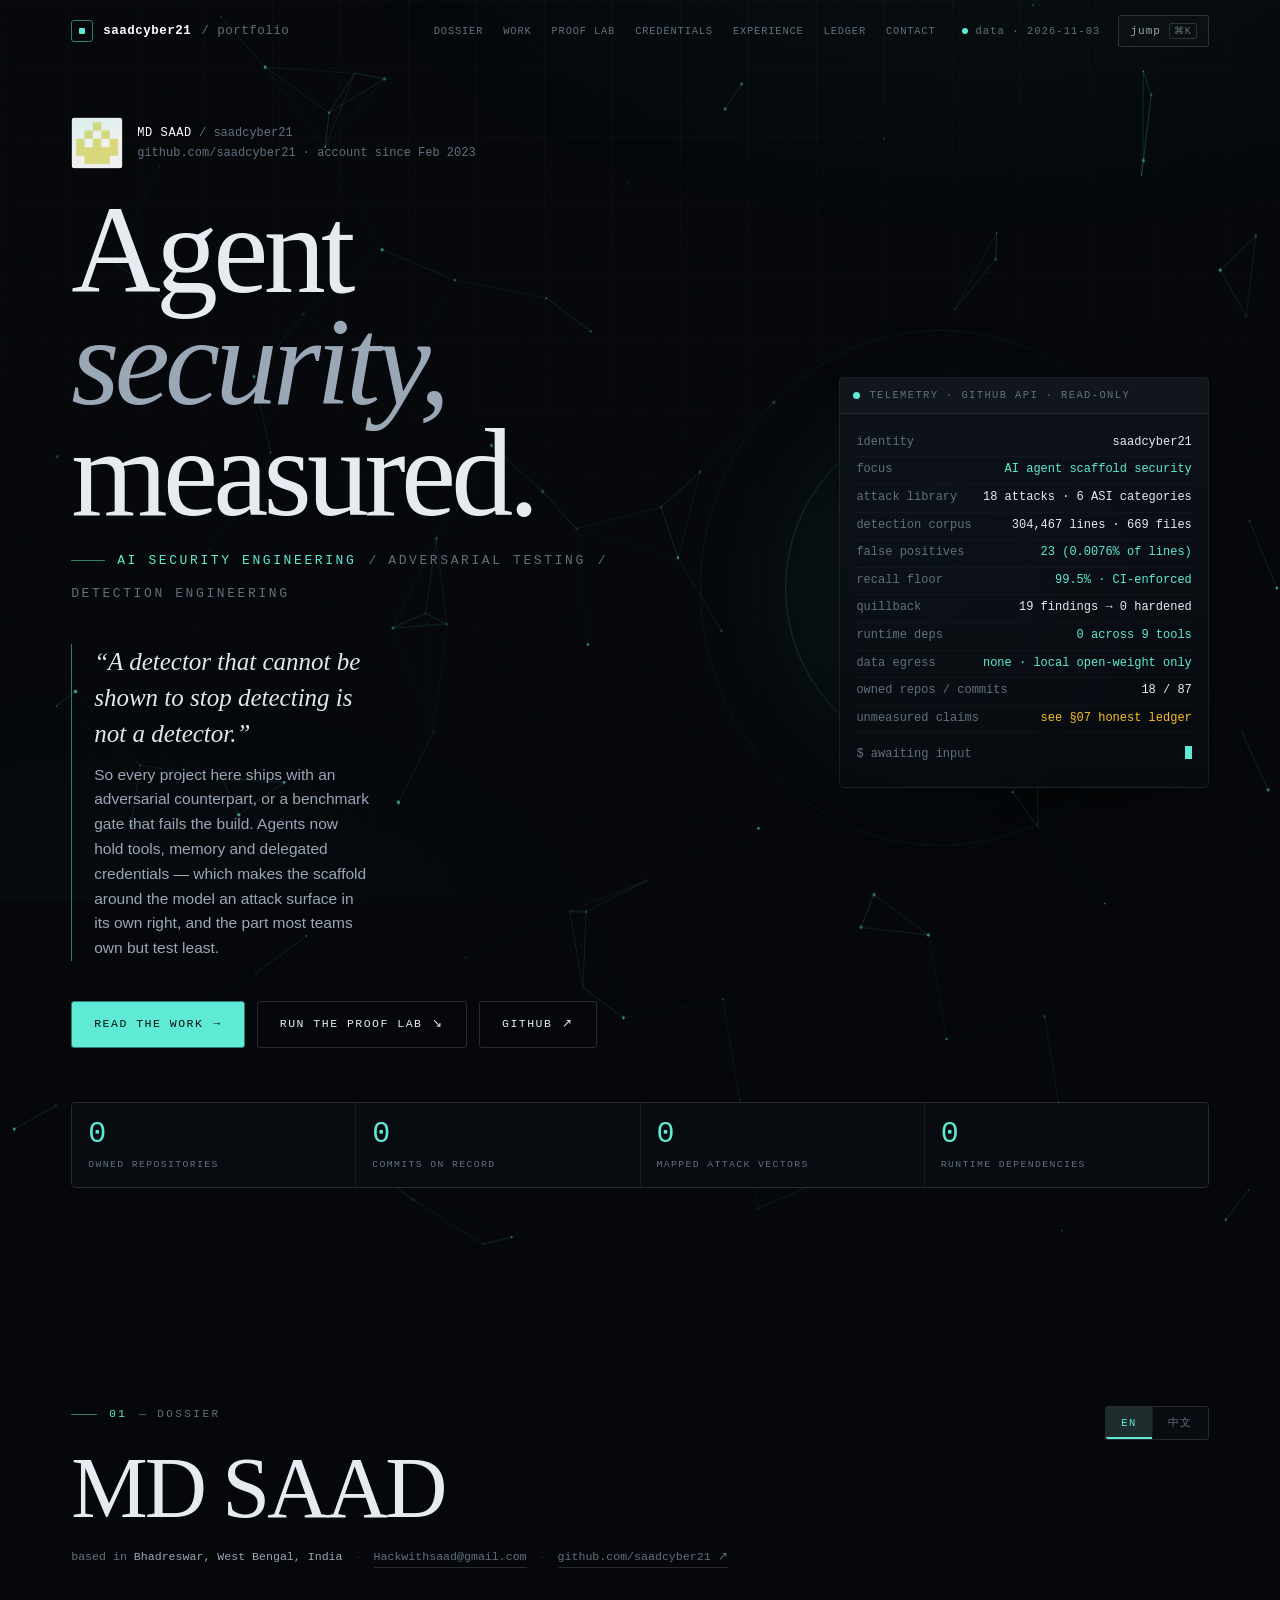
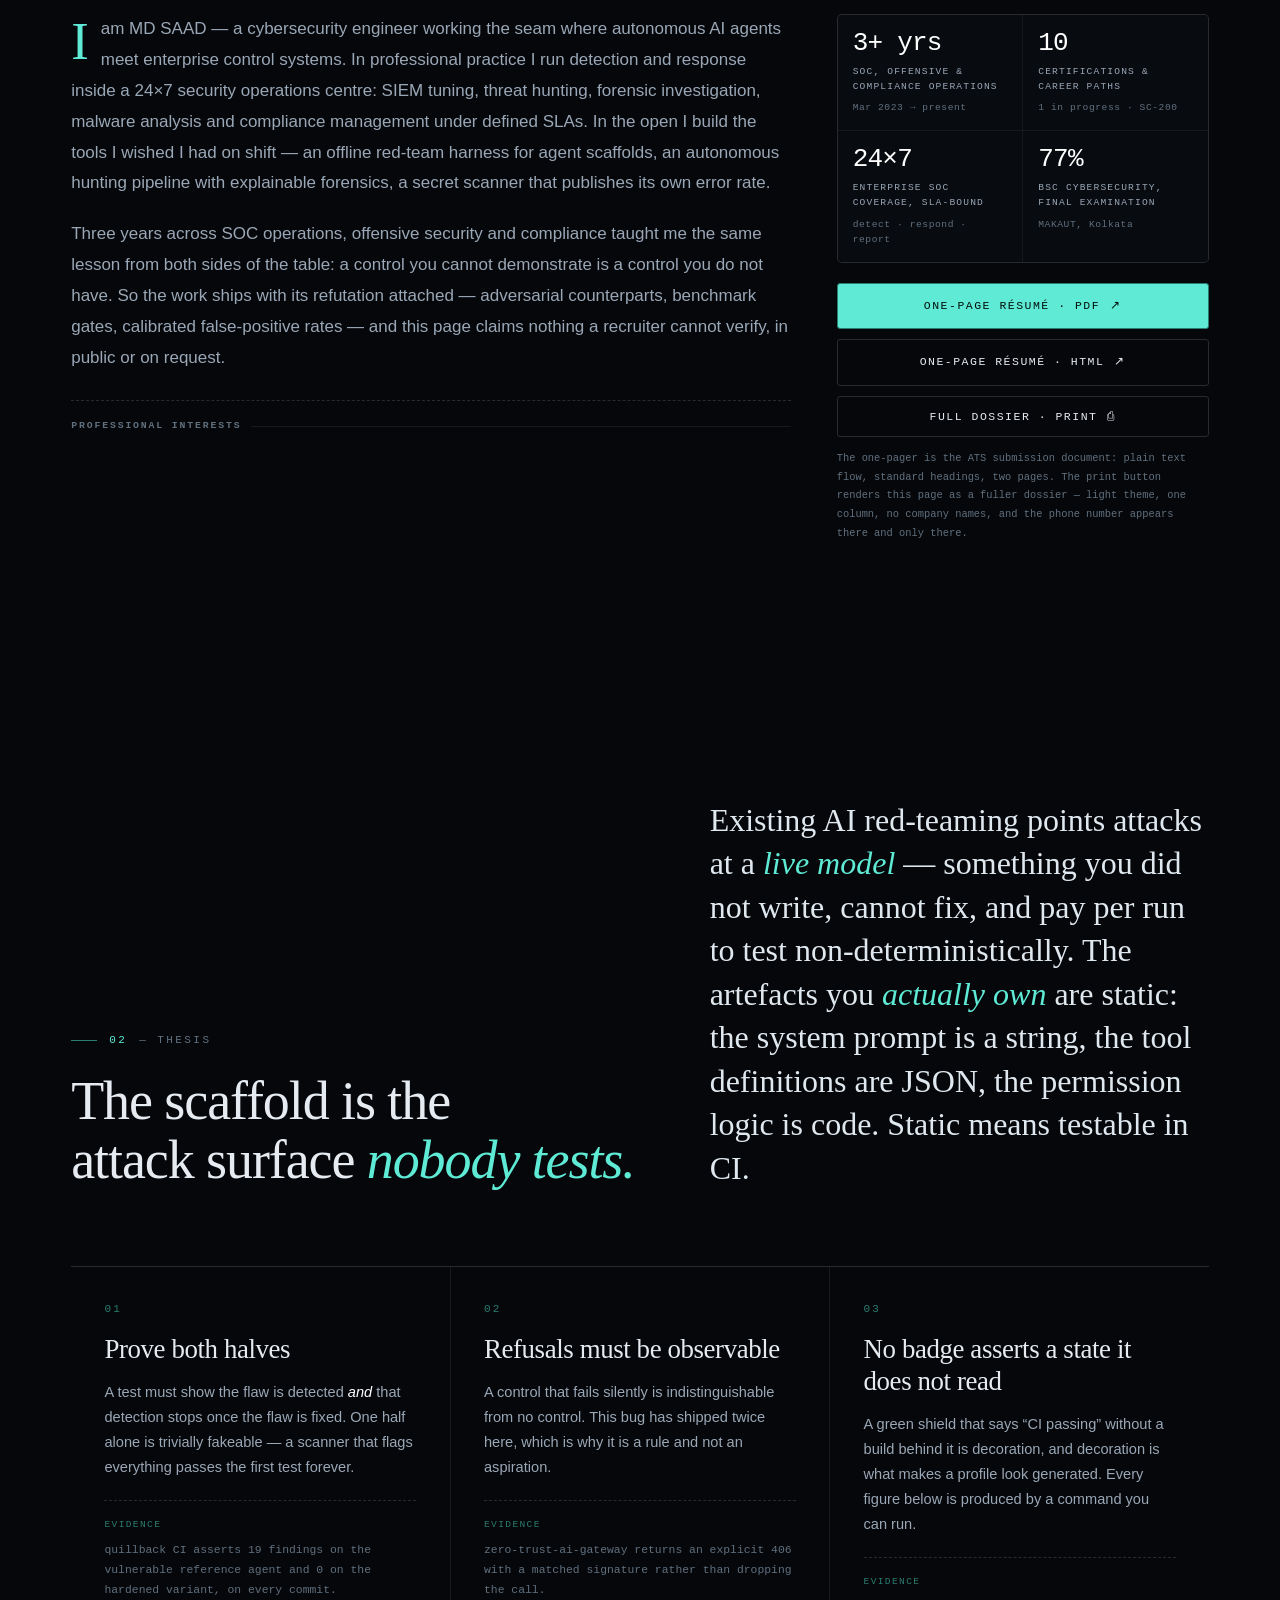
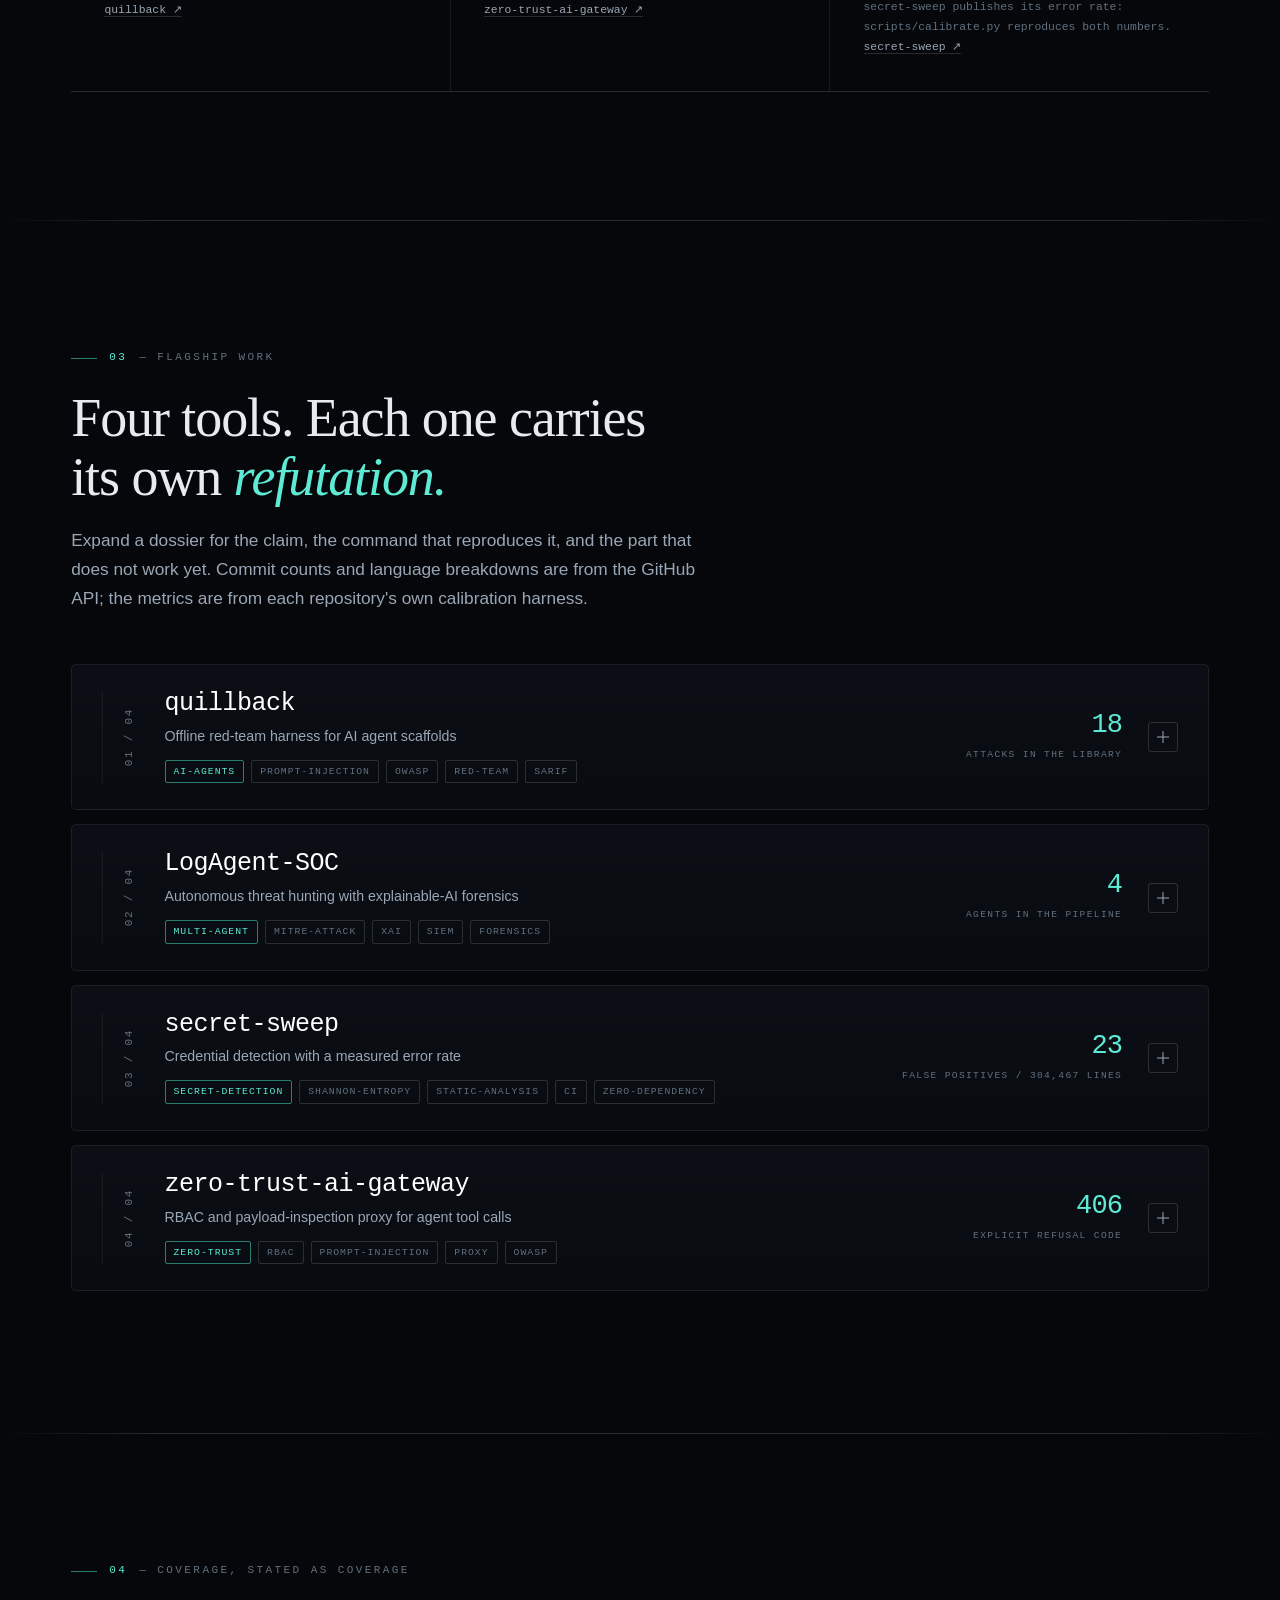
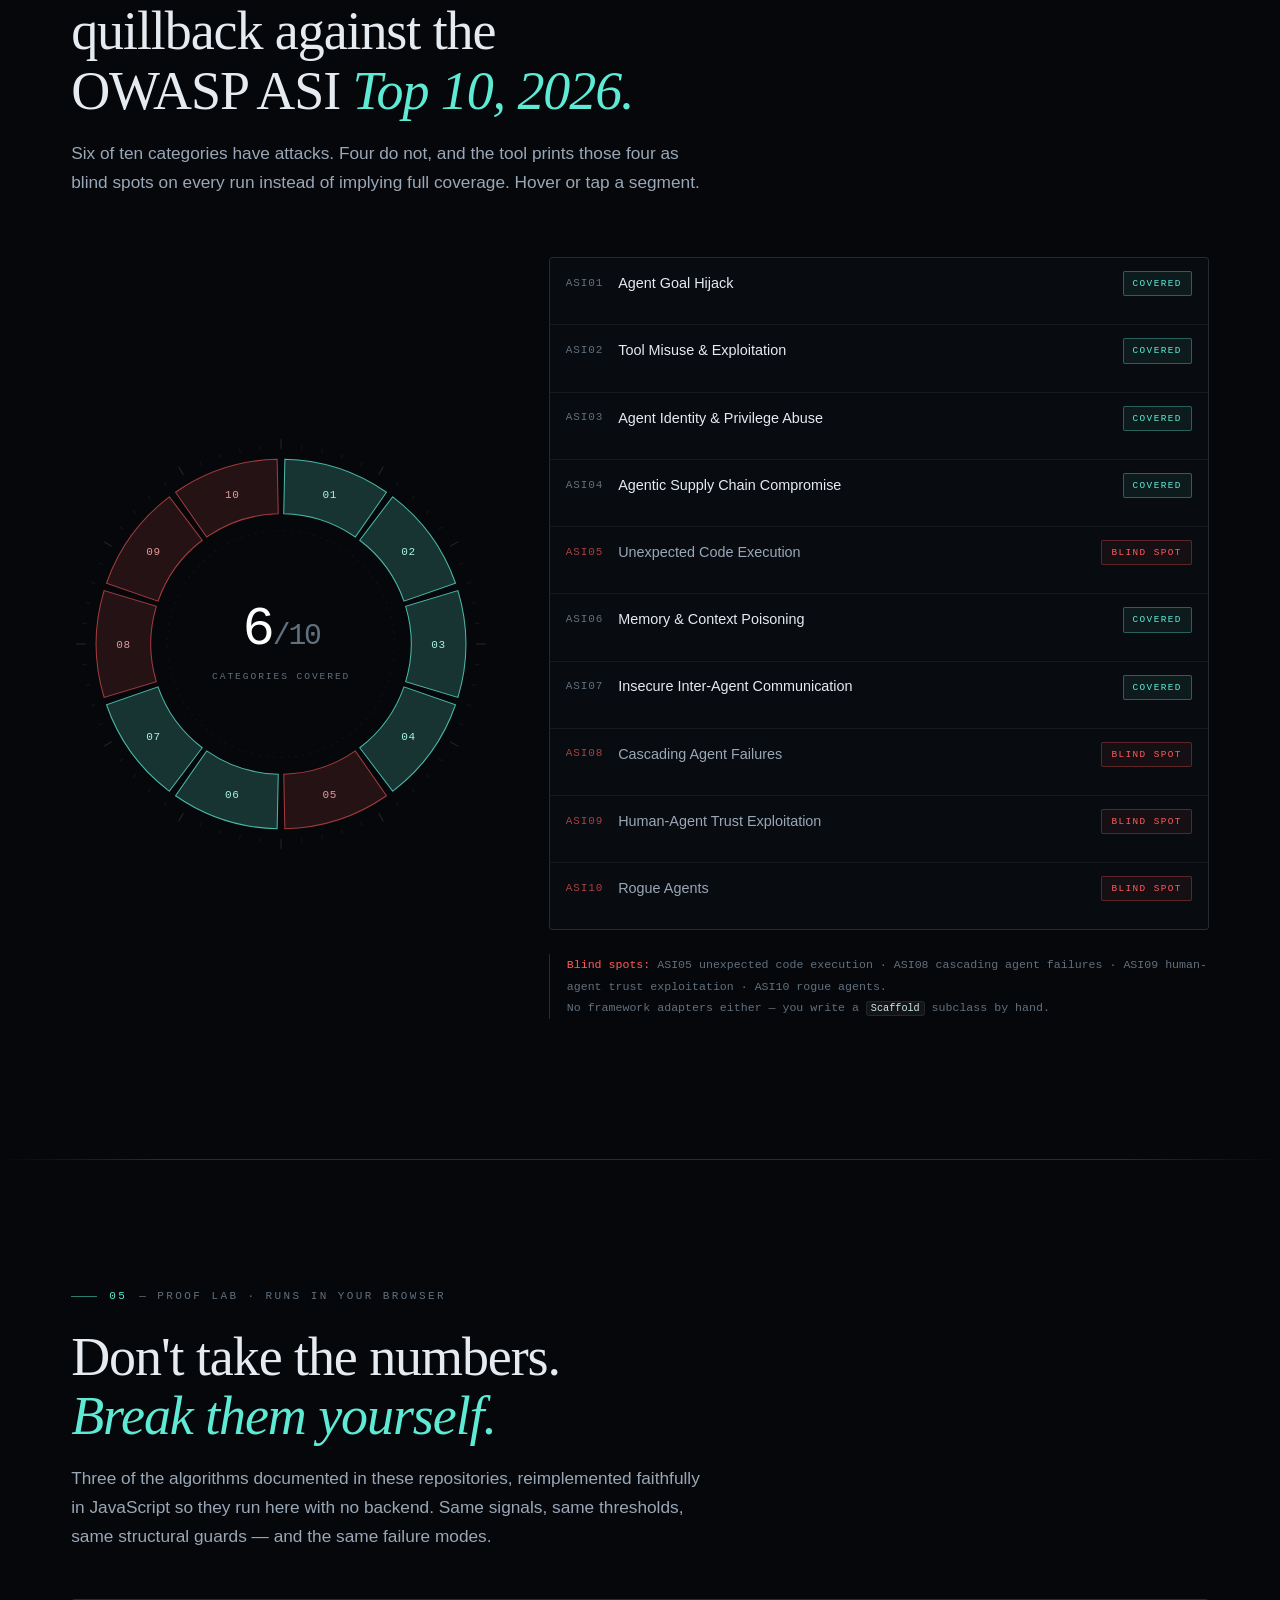
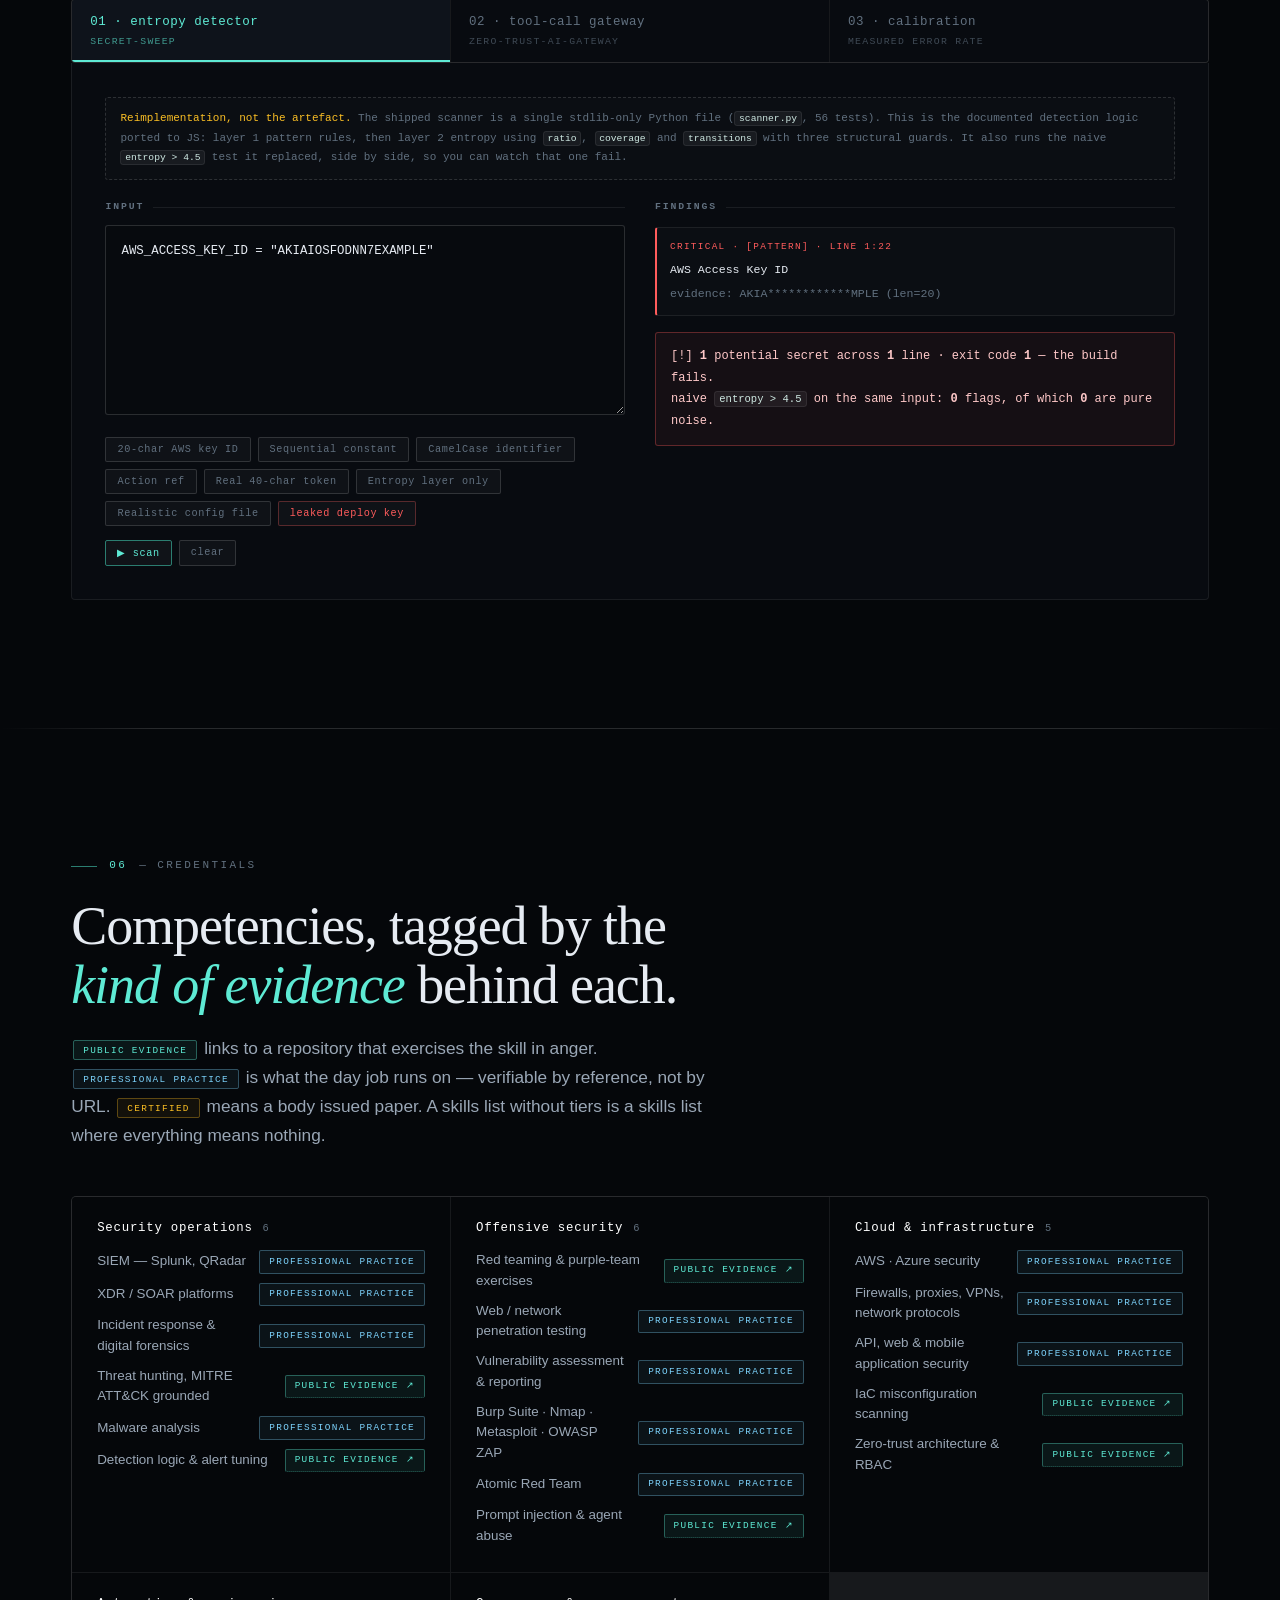
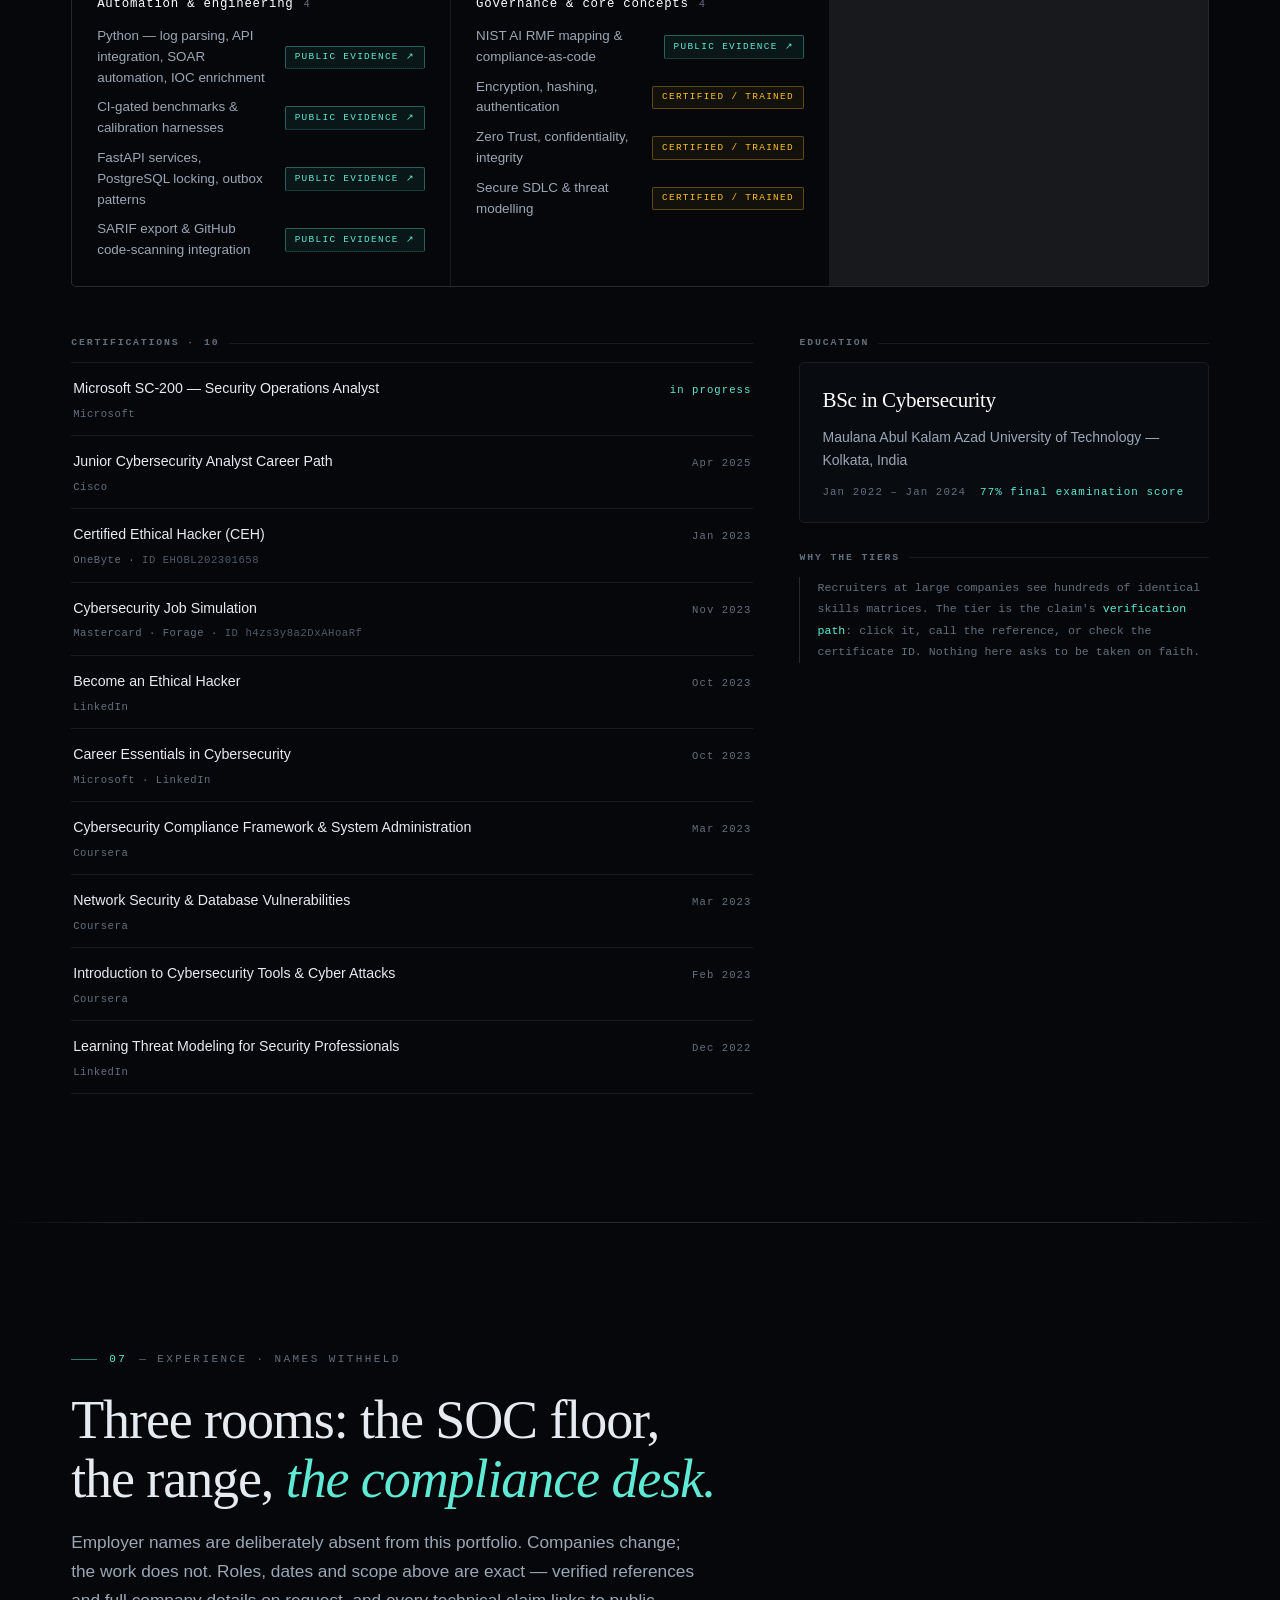
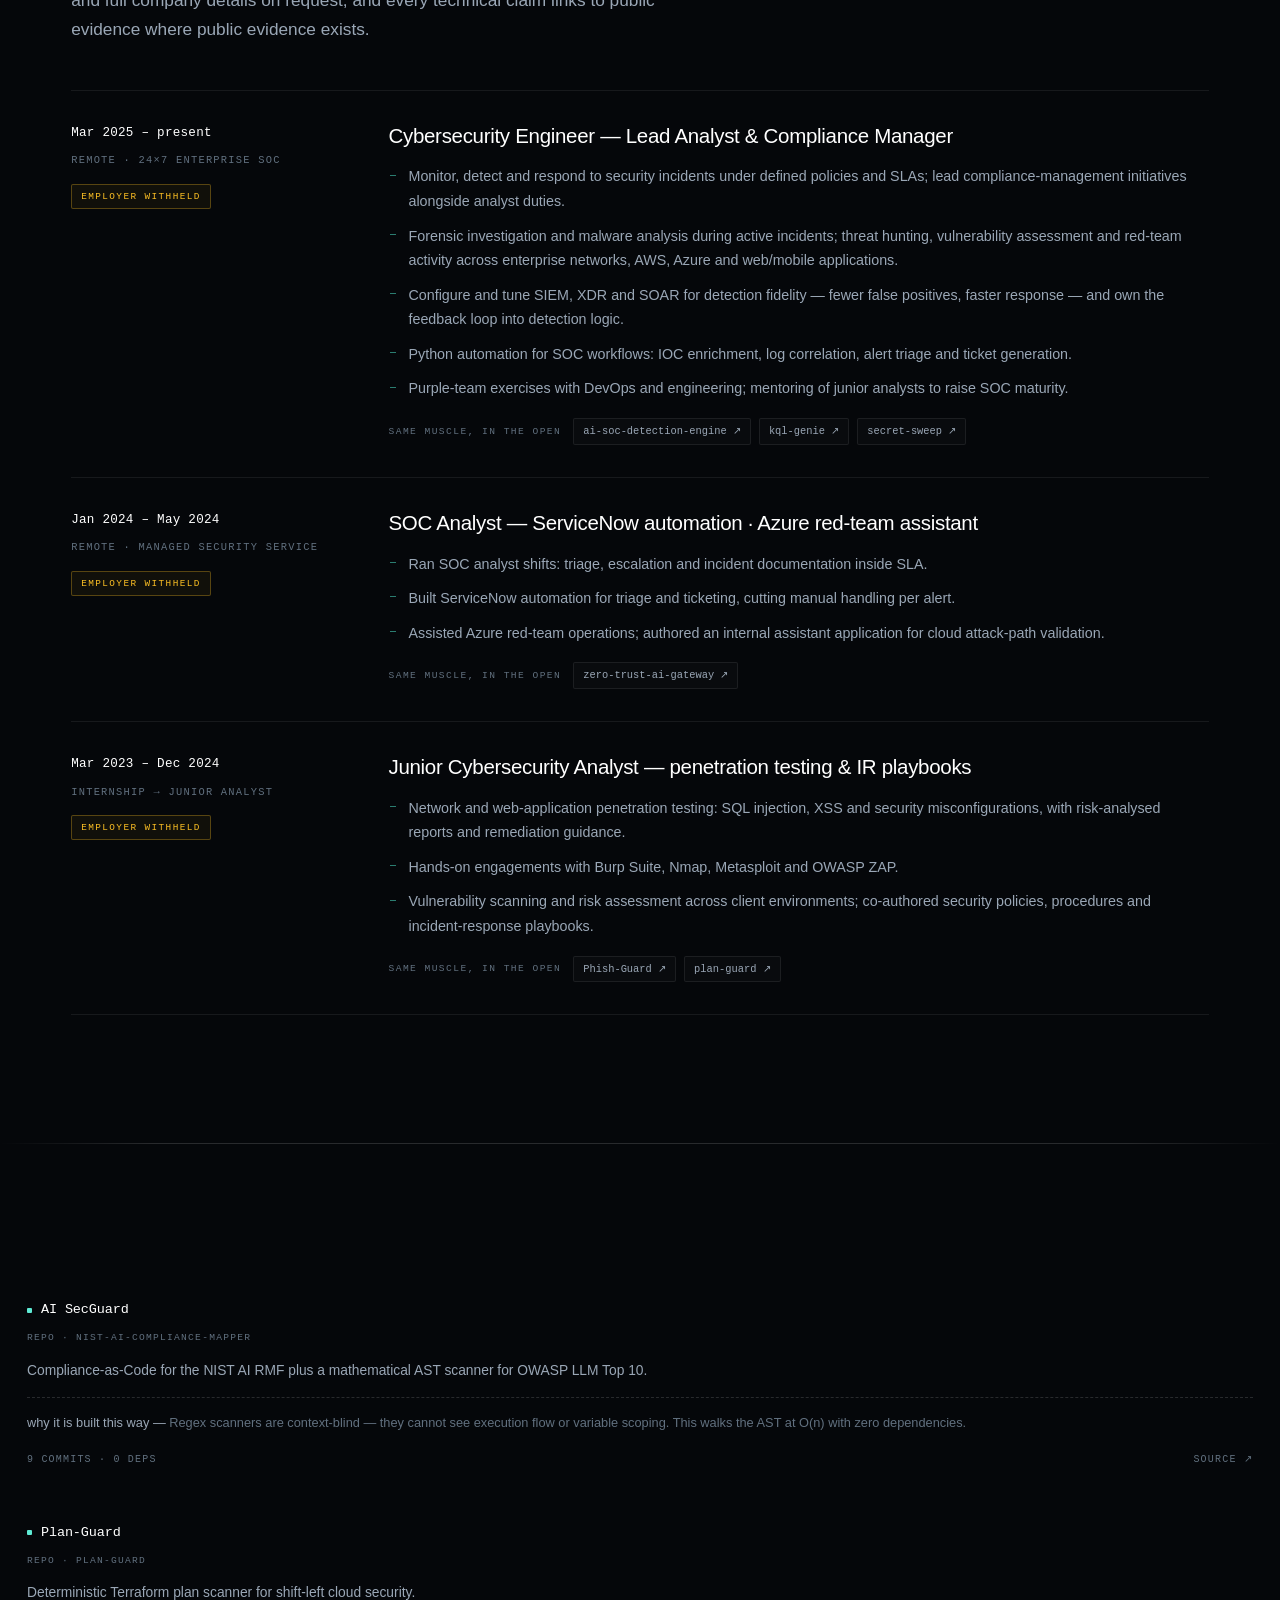
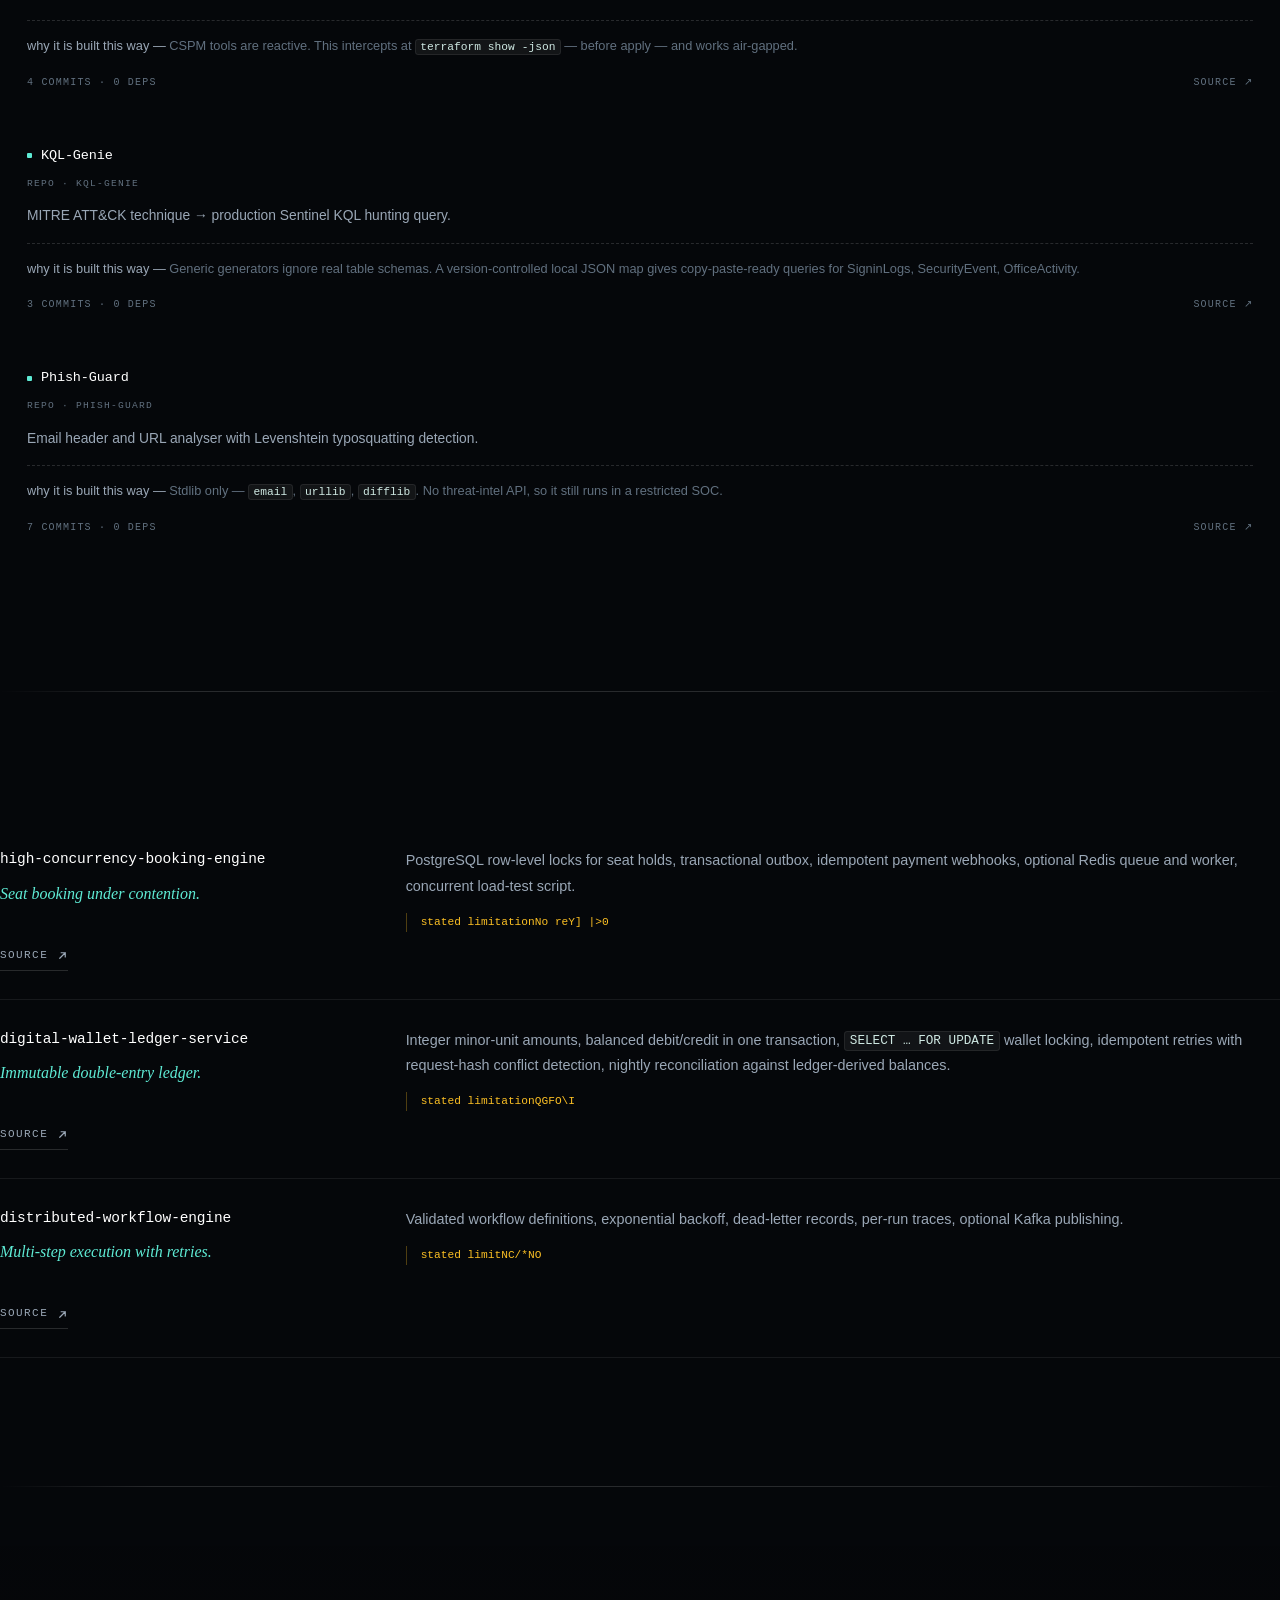
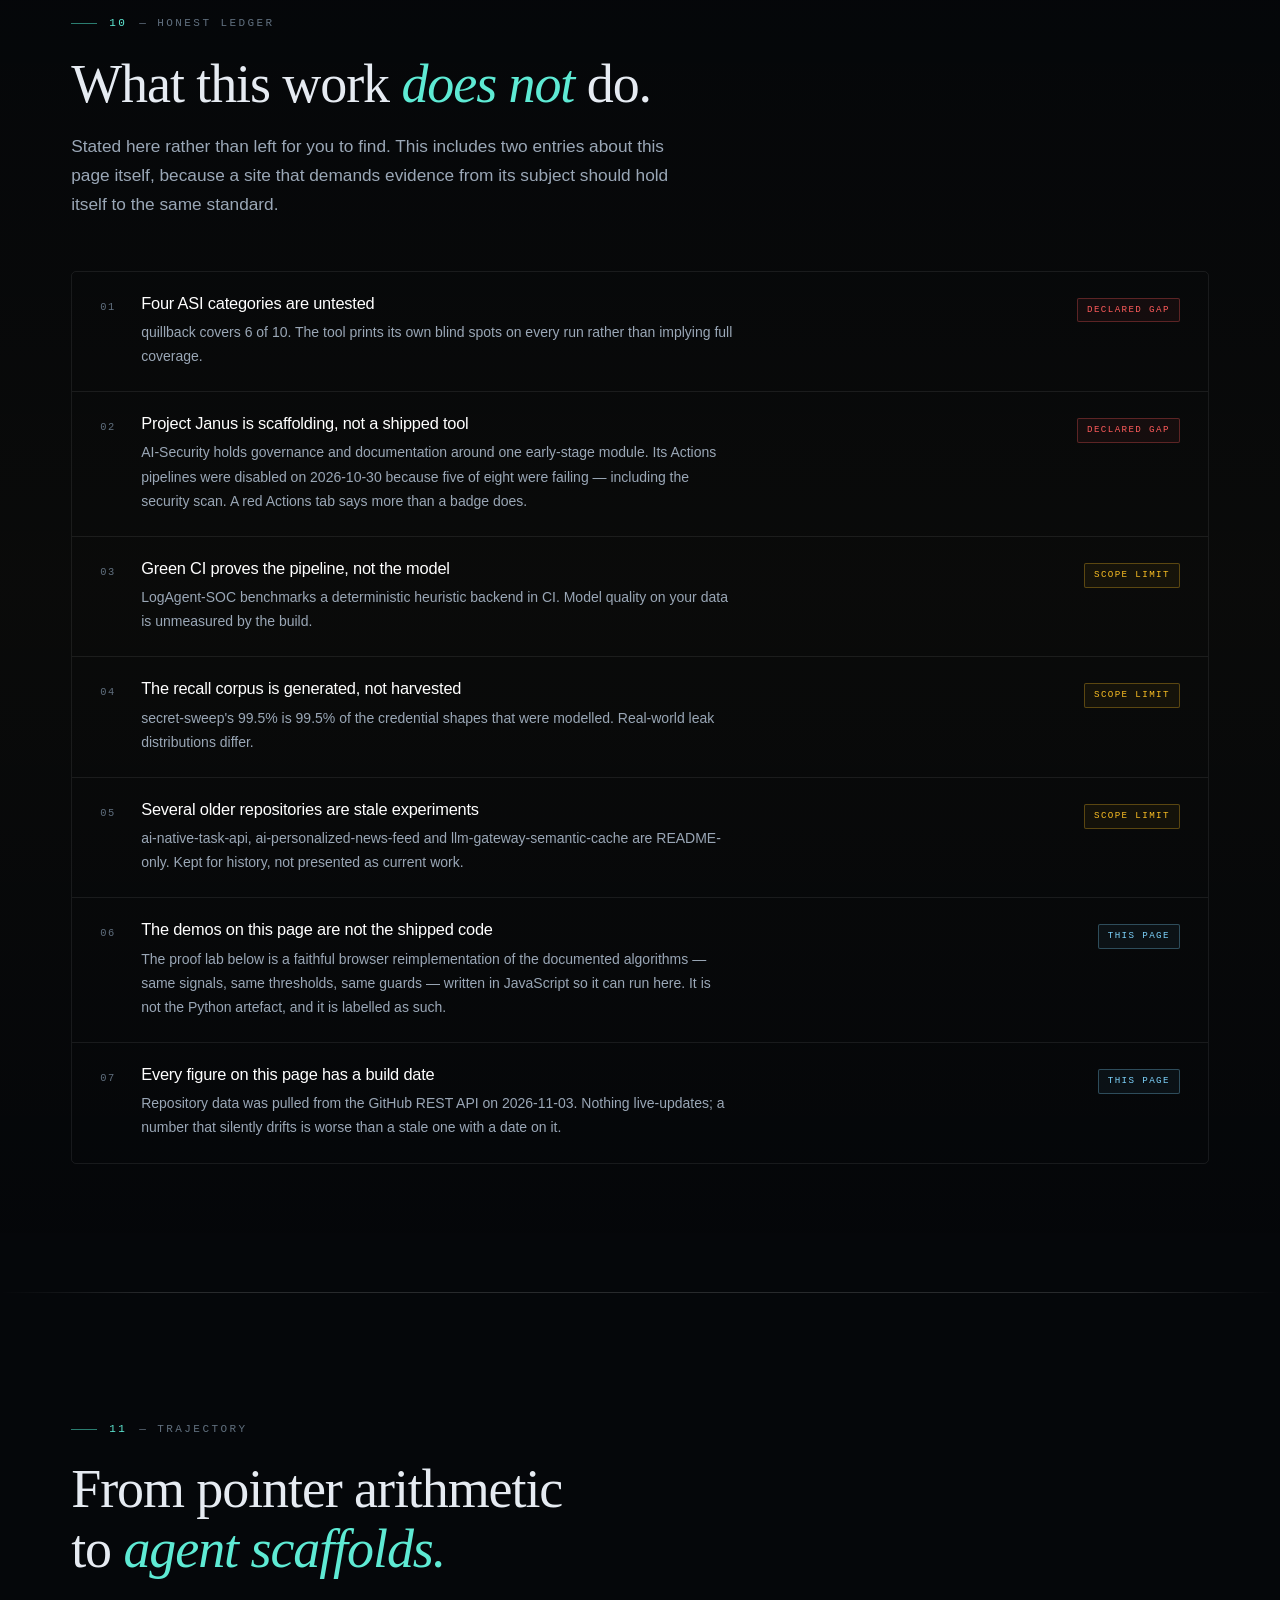
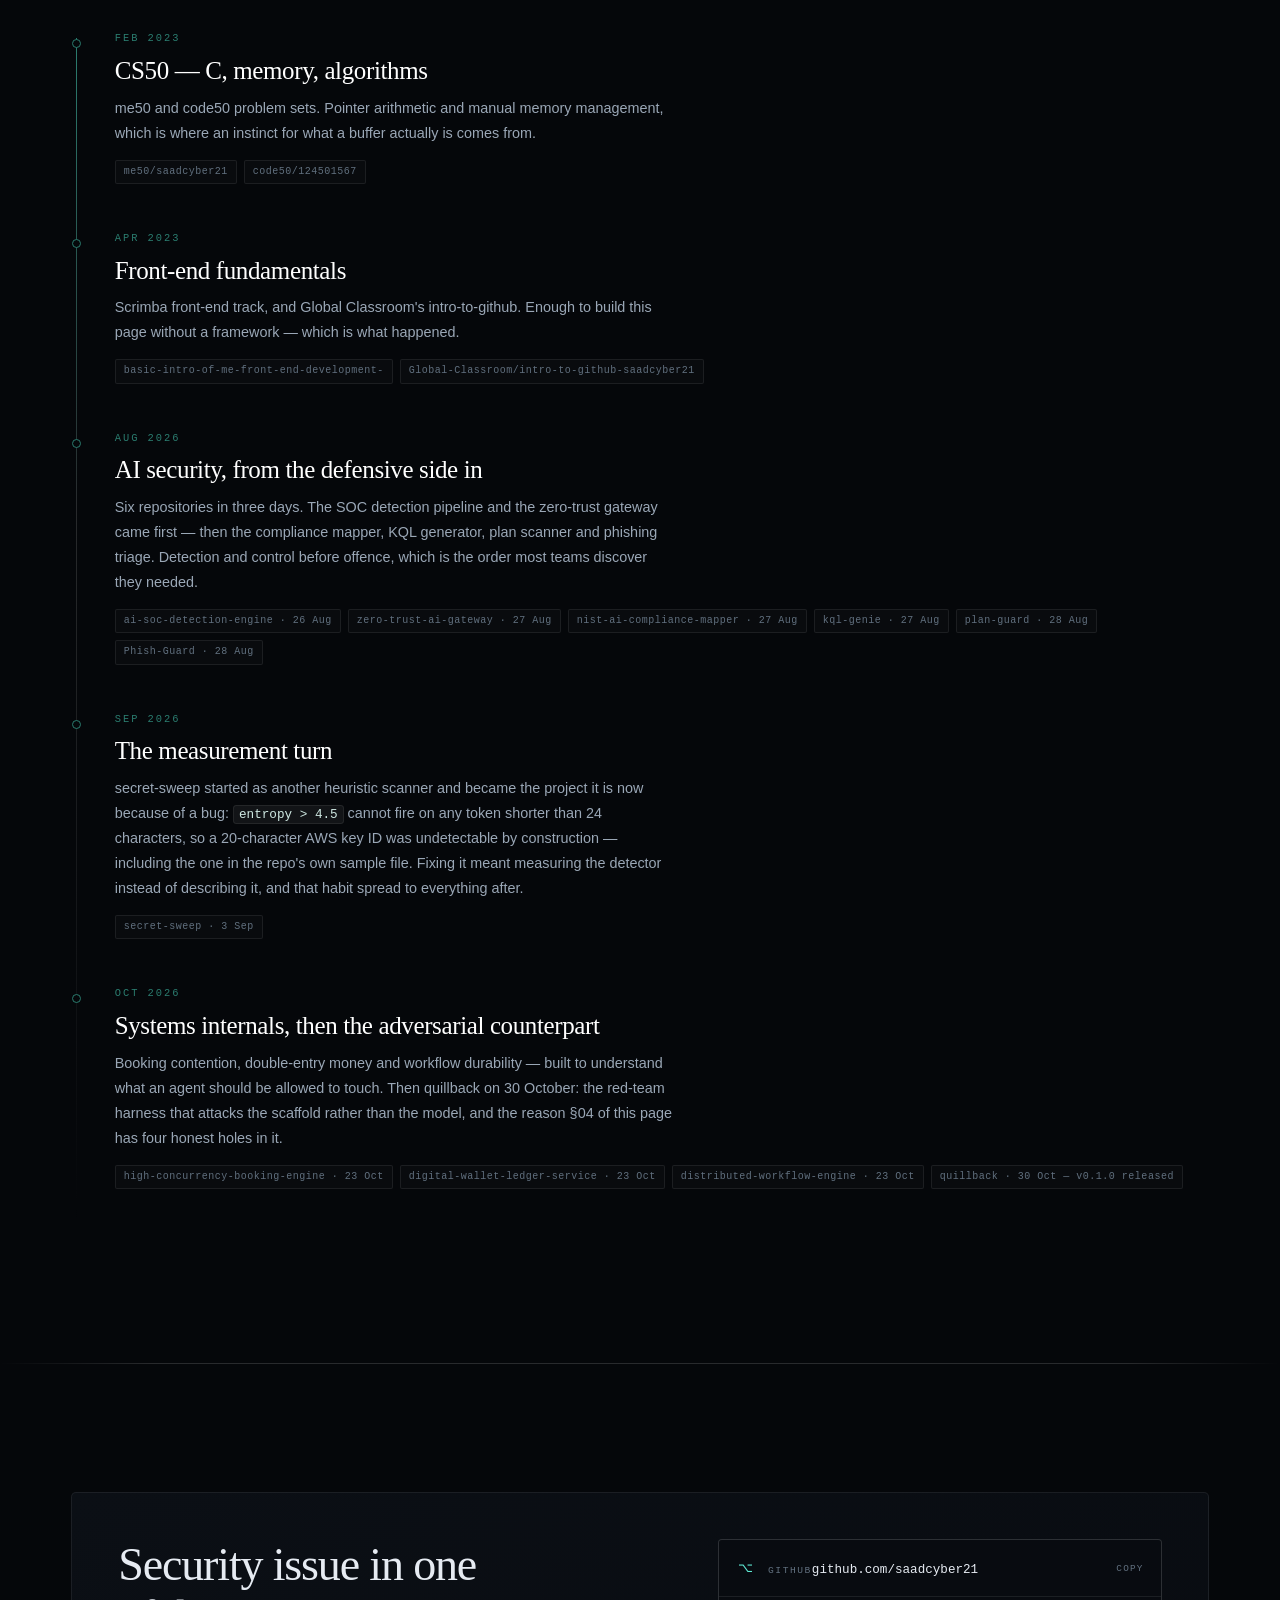
==== commit 94722eb7: "dossier: résumé layer — bilingual intro, evidence-tiered competencies, anonymised experience, ATS on" ====
--- a/index.html
+++ b/index.html
@@ -4,13 +4,14 @@
 <meta charset="utf-8">
 <meta name="viewport" content="width=device-width,initial-scale=1,viewport-fit=cover">
 <meta name="color-scheme" content="dark">
-<title>saadcyber21 — AI agent security, with the error rates published</title>
+<title>MD SAAD (saadcyber21) — AI agent security, with the error rates published</title>
 <meta name="description" content="Security tooling for AI agent scaffolds: an offline red-team harness, an autonomous SOC pipeline, a calibrated secret scanner and a zero-trust tool-call gateway. Every claim on this page links to the command that reproduces it.">
-<meta name="author" content="saadcyber21">
+<meta name="author" content="MD SAAD">
+<meta name="keywords" content="cybersecurity engineer, SOC analyst, detection engineering, AI agent security, red team, MD SAAD, saadcyber21">
 <meta name="robots" content="index,follow">
 <link rel="canonical" href="https://saadcyber21.github.io/">
 <meta property="og:type" content="profile">
-<meta property="og:title" content="saadcyber21 — AI agent security, with the error rates published">
+<meta property="og:title" content="MD SAAD (saadcyber21) — AI agent security, with the error rates published">
 <meta property="og:description" content="A detector that cannot be shown to stop detecting is not a detector. Red-team harnesses, SOC pipelines and calibrated scanners for AI agent scaffolds.">
 <meta property="og:url" content="https://saadcyber21.github.io/">
 <meta property="og:image" content="https://avatars.githubusercontent.com/u/124501567?v=4&size=512">
@@ -60,7 +61,7 @@
         <div class="ident rv">
           <div class="avatar" id="avatar" role="img" aria-label="GitHub avatar"></div>
           <div class="who">
-            <b id="whoName">saadcyber21</b><br>
+            <b id="whoName">MD SAAD</b> <i style="color:var(--fg-3)">/ saadcyber21</i><br>
             <i>github.com/saadcyber21 · account since Feb 2023</i>
           </div>
         </div>
@@ -97,12 +98,52 @@
   </div>
 </section>
 
+<!-- ══ 01 · DOSSIER ═══════════════════════════════════════════════════ -->
+<section id="dossier">
+  <div class="wrap">
+    <div class="dos-head">
+      <div>
+        <p class="kicker rv"><b>01</b> — dossier</p>
+        <h2 class="dos-name rv" data-d="1">MD SAAD</h2>
+        <p class="dos-title rv" data-d="2" id="dosTitle"></p>
+        <p class="dos-meta rv" data-d="2">
+          <span>based in <b id="dosLoc"></b></span><span class="sep">·</span>
+          <a id="dosMail" href="mailto:Hackwithsaad@gmail.com"></a><span class="sep">·</span>
+          <a href="https://github.com/saadcyber21" target="_blank" rel="noopener noreferrer">github.com/saadcyber21 ↗</a>
+        </p>
+      </div>
+      <div class="langsw rv" data-d="3" role="group" aria-label="Introduction language">
+        <button type="button" class="on" data-lang="en">EN</button><button type="button" data-lang="zh">中文</button>
+      </div>
+    </div>
+
+    <div class="dos-grid">
+      <div class="dos-intro rv" data-d="2">
+        <div id="dosIntro"></div>
+        <div class="dos-interests">
+          <h3 class="lab-h" id="dosIntLabel">professional interests</h3>
+          <p id="dosInterests"></p>
+        </div>
+      </div>
+      <aside class="dos-side rv" data-d="3">
+        <div class="glance" id="glance"></div>
+        <div class="dos-actions">
+          <a class="btn" href="resume.pdf" target="_blank" rel="noopener" style="width:100%;justify-content:center">one-page résumé · pdf <span class="ar" aria-hidden="true">↗</span></a>
+          <a class="btn ghost" href="resume.html" target="_blank" rel="noopener" style="width:100%;justify-content:center;margin-top:10px">one-page résumé · html <span class="ar" aria-hidden="true">↗</span></a>
+          <button class="btn ghost printbtn" id="printBtn" type="button" style="margin-top:10px">full dossier · print <span class="ar" aria-hidden="true">⎙</span></button>
+          <p class="printnote">The one-pager is the ATS submission document: plain text flow, standard headings, two pages. The print button renders this page as a fuller dossier — light theme, one column, no company names, and the phone number appears there and only there.</p>
+        </div>
+      </aside>
+    </div>
+  </div>
+</section>
+
 <!-- ══ 01 · THESIS ════════════════════════════════════════════════════ -->
 <section id="thesis">
   <div class="wrap">
     <div class="thesis-head">
       <div>
-        <p class="kicker rv"><b>01</b> — thesis</p>
+        <p class="kicker rv"><b>02</b> — thesis</p>
         <h2 class="h-sec rv" data-d="1">The scaffold is the<br>attack surface <i>nobody tests.</i></h2>
       </div>
       <p class="pull rv" data-d="2">
@@ -118,7 +159,7 @@
 <!-- ══ 02 · FLAGSHIP WORK ═════════════════════════════════════════════ -->
 <section id="work">
   <div class="wrap">
-    <p class="kicker rv"><b>02</b> — flagship work</p>
+    <p class="kicker rv"><b>03</b> — flagship work</p>
     <h2 class="h-sec rv" data-d="1">Four tools. Each one carries<br>its own <i>refutation.</i></h2>
     <p class="lede rv" data-d="2">
       Expand a dossier for the claim, the command that reproduces it, and the part that does not work yet.
@@ -133,7 +174,7 @@
 <!-- ══ 03 · ASI COVERAGE ══════════════════════════════════════════════ -->
 <section id="coverage">
   <div class="wrap">
-    <p class="kicker rv"><b>03</b> — coverage, stated as coverage</p>
+    <p class="kicker rv"><b>04</b> — coverage, stated as coverage</p>
     <h2 class="h-sec rv" data-d="1">quillback against the<br>OWASP ASI <i>Top 10, 2026.</i></h2>
     <p class="lede rv" data-d="2">
       Six of ten categories have attacks. Four do not, and the tool prints those four as blind spots on every run
@@ -165,7 +206,7 @@
 <!-- ══ 04 · PROOF LAB ═════════════════════════════════════════════════ -->
 <section id="lab">
   <div class="wrap">
-    <p class="kicker rv"><b>04</b> — proof lab · runs in your browser</p>
+    <p class="kicker rv"><b>05</b> — proof lab · runs in your browser</p>
     <h2 class="h-sec rv" data-d="1">Don't take the numbers.<br><i>Break them yourself.</i></h2>
     <p class="lede rv" data-d="2">
       Three of the algorithms documented in these repositories, reimplemented faithfully in JavaScript so they run here
@@ -286,10 +327,55 @@
 
 <hr class="rule">
 
-<!-- ══ 05 · CONTROL PLANE ═════════════════════════════════════════════ -->
+<!-- ══ 06 · CREDENTIALS ═══════════════════════════════════════════════ -->
+<section id="credentials">
+  <div class="wrap">
+    <p class="kicker rv"><b>06</b> — credentials</p>
+    <h2 class="h-sec rv" data-d="1">Competencies, tagged by the<br><i>kind of evidence</i> behind each.</h2>
+    <p class="lede rv" data-d="2">
+      <span class="evtag evidence">public evidence</span> links to a repository that exercises the skill in anger.
+      <span class="evtag practice">professional practice</span> is what the day job runs on — verifiable by reference, not by URL.
+      <span class="evtag cert">certified</span> means a body issued paper. A skills list without tiers is a skills list
+      where everything means nothing.
+    </p>
+    <div class="skgrid" id="skills"></div>
+    <div class="cred-cols">
+      <div class="rv" data-d="1">
+        <h3 class="lab-h">certifications · <span id="certCount"></span></h3>
+        <ul class="certlist" id="certs"></ul>
+      </div>
+      <div class="rv" data-d="2">
+        <h3 class="lab-h">education</h3>
+        <div class="edubox" id="edu"></div>
+        <h3 class="lab-h" style="margin-top:30px">why the tiers</h3>
+        <p class="cov-note" style="margin-top:14px">
+          Recruiters at large companies see hundreds of identical skills matrices.
+          The tier is the claim's <b style="color:var(--sig)">verification path</b>: click it, call the reference,
+          or check the certificate ID. Nothing here asks to be taken on faith.
+        </p>
+      </div>
+    </div>
+  </div>
+</section>
+
+<hr class="rule">
+
+<!-- ══ 07 · EXPERIENCE ════════════════════════════════════════════════ -->
+<section id="experience">
+  <div class="wrap">
+    <p class="kicker rv"><b>07</b> — experience · names withheld</p>
+    <h2 class="h-sec rv" data-d="1">Three rooms: the SOC floor,<br>the range, <i>the compliance desk.</i></h2>
+    <p class="lede rv" data-d="2" id="expNote"></p>
+    <div class="xlist" id="xlist"></div>
+  </div>
+</section>
+
+<hr class="rule">
+
+<!-- ══ 08 · CONTROL PLANE ═════════════════════════════════════════════ -->
 <section id="controls">
   <div class="wrap">
-    <p class="kicker rv"><b>05</b> — control plane</p>
+    <p class="kicker rv"><b>08</b> — control plane</p>
     <h2 class="h-sec rv" data-d="1">Governance, IaC and detection<br>engineering. <i>Zero dependencies, all four.</i></h2>
     <p class="lede rv" data-d="2">
       Deliberately stdlib-only so they run in air-gapped and restricted pipelines where heavy scanners and
@@ -304,7 +390,7 @@
 <!-- ══ 06 · SYSTEMS ═══════════════════════════════════════════════════ -->
 <section id="systems">
   <div class="wrap">
-    <p class="kicker rv"><b>06</b> — systems engineering</p>
+    <p class="kicker rv"><b>09</b> — systems engineering</p>
     <h2 class="h-sec rv" data-d="1">Built to understand what an agent<br>should be <i>allowed to touch.</i></h2>
     <p class="lede rv" data-d="2">
       Concurrency control, double-entry money and workflow durability — the primitives that decide the blast radius
@@ -319,7 +405,7 @@
 <!-- ══ 07 · HONEST LEDGER ═════════════════════════════════════════════ -->
 <section id="ledger">
   <div class="wrap">
-    <p class="kicker rv"><b>07</b> — honest ledger</p>
+    <p class="kicker rv"><b>10</b> — honest ledger</p>
     <h2 class="h-sec rv" data-d="1">What this work <i>does not</i> do.</h2>
     <p class="lede rv" data-d="2">
       Stated here rather than left for you to find. This includes two entries about this page itself,
@@ -334,7 +420,7 @@
 <!-- ══ 08 · TRAJECTORY ════════════════════════════════════════════════ -->
 <section id="path">
   <div class="wrap">
-    <p class="kicker rv"><b>08</b> — trajectory</p>
+    <p class="kicker rv"><b>11</b> — trajectory</p>
     <h2 class="h-sec rv" data-d="1">From pointer arithmetic<br>to <i>agent scaffolds.</i></h2>
     <div class="tl" id="timeline"></div>
   </div>
@@ -363,6 +449,7 @@
       </div>
       <div>
         <div class="ctlinks" id="ctlinks"></div>
+        <div class="print-only" id="printContact"></div>
       </div>
     </div>
   </div>
--- a/styles.css
+++ b/styles.css
@@ -567,3 +567,197 @@
   cursor:pointer;display:grid;place-items:center;opacity:0;visibility:hidden;transition:.35s var(--ease)}
 #top.on{opacity:1;visibility:visible}
 #top:hover{color:var(--sig);border-color:var(--sig-dim)}
+
+/* ══ 01 · DOSSIER ═════════════════════════════════════════════════════ */
+.dos-head{display:flex;gap:24px;justify-content:space-between;align-items:flex-start;flex-wrap:wrap}
+.dos-name{
+  font-family:var(--serif);font-weight:400;font-size:clamp(40px,7vw,86px);
+  letter-spacing:-.035em;line-height:.98;margin:0
+}
+.dos-title{
+  font-family:var(--mono);font-size:clamp(11px,1.2vw,13px);letter-spacing:.14em;text-transform:uppercase;
+  color:var(--sig);margin:18px 0 0;max-width:56ch;line-height:1.8
+}
+.dos-meta{display:flex;gap:12px;flex-wrap:wrap;align-items:center;margin:16px 0 0;
+  font-family:var(--mono);font-size:11.6px;color:var(--fg-3)}
+.dos-meta b{color:var(--fg-2);font-weight:400}
+.dos-meta a{border-bottom:1px solid var(--line-2);transition:.25s}
+.dos-meta a:hover{color:var(--sig);border-color:var(--sig-dim)}
+.dos-meta .sep{color:var(--line-2)}
+.langsw{display:flex;gap:1px;background:var(--line);border:1px solid var(--line);border-radius:3px;overflow:hidden;flex:none}
+.langsw button{
+  font-family:var(--mono);font-size:10.6px;letter-spacing:.14em;background:var(--ink-2);color:var(--fg-3);
+  border:0;padding:9px 15px;cursor:pointer;transition:.25s
+}
+.langsw button:hover{color:var(--fg)}
+.langsw button.on{background:rgba(94,234,212,.1);color:var(--sig);box-shadow:inset 0 -2px 0 var(--sig)}
+.dos-grid{display:grid;grid-template-columns:minmax(0,1.45fr) minmax(0,.75fr);gap:clamp(26px,3.6vw,54px);
+  margin-top:clamp(28px,3.6vw,46px);align-items:start}
+@media (max-width:920px){.dos-grid{grid-template-columns:1fr}}
+.dos-intro p{font-size:clamp(15px,1.4vw,17px);line-height:1.82;color:var(--fg-2);margin:0 0 20px}
+.dos-intro p:first-child::first-letter{
+  font-family:var(--serif);font-size:3.1em;line-height:.82;float:left;padding:6px 12px 0 0;color:var(--sig)
+}
+.dos-intro.zh p{font-family:"PingFang SC","Hiragino Sans GB","Microsoft YaHei","Noto Sans CJK SC",var(--sans);
+  letter-spacing:.01em;text-align:justify}
+.dos-interests{margin-top:26px;padding-top:20px;border-top:1px dashed var(--line-2)}
+.dos-interests p{font-size:14.2px;line-height:1.78;color:var(--fg-3);margin:0}
+.glance{display:grid;grid-template-columns:1fr 1fr;gap:1px;background:var(--line);border:1px solid var(--line);
+  border-radius:5px;overflow:hidden}
+.glance .g{background:var(--ink-2);padding:15px 15px 14px;transition:.3s var(--ease)}
+.glance .g:hover{background:var(--panel-2)}
+.glance .k{font-family:var(--mono);font-size:clamp(19px,2.1vw,26px);color:#fff;letter-spacing:-.03em;line-height:1}
+.glance .l{font-family:var(--mono);font-size:9.6px;letter-spacing:.12em;text-transform:uppercase;color:var(--fg-2);
+  margin-top:9px;line-height:1.55}
+.glance .sub{font-family:var(--mono);font-size:9.6px;color:var(--fg-3);margin-top:6px;letter-spacing:.06em}
+.dos-actions{margin-top:20px}
+.printbtn{width:100%;justify-content:center}
+.printnote{font-family:var(--mono);font-size:10.4px;line-height:1.8;color:var(--fg-3);margin:12px 0 0}
+
+/* ══ 06 · CREDENTIALS ═════════════════════════════════════════════════ */
+.evtag{
+  font-family:var(--mono);font-size:9.4px;letter-spacing:.14em;text-transform:uppercase;
+  padding:3.5px 9px;border-radius:2px;border:1px solid;white-space:nowrap
+}
+.evtag.evidence{color:var(--sig);border-color:rgba(94,234,212,.35);background:rgba(94,234,212,.07)}
+.evtag.practice{color:var(--blue);border-color:rgba(125,211,252,.32);background:rgba(125,211,252,.06)}
+.evtag.cert{color:var(--amber);border-color:rgba(251,191,36,.32);background:rgba(251,191,36,.06)}
+.lede .evtag{vertical-align:1px;margin:0 2px}
+.skgrid{display:grid;grid-template-columns:repeat(auto-fit,minmax(300px,1fr));gap:1px;background:var(--line);
+  border:1px solid var(--line);border-radius:5px;overflow:hidden;margin-top:clamp(30px,3.6vw,46px)}
+.skg{background:var(--ink);padding:clamp(18px,2vw,25px)}
+.skg h4{font-family:var(--mono);font-size:12.4px;letter-spacing:.06em;color:#fff;font-weight:500;
+  display:flex;align-items:baseline;gap:10px}
+.skg h4 s{text-decoration:none;color:var(--fg-3);font-size:10.4px;letter-spacing:.1em}
+.skg ul{list-style:none;margin:15px 0 0;padding:0;display:grid;gap:9px}
+.skg li{display:grid;grid-template-columns:minmax(0,1fr) auto;gap:12px;align-items:center;
+  font-size:13.4px;color:var(--fg-2);line-height:1.55}
+.skg li a{border-bottom:1px dotted var(--line-2)}
+.skg li a:hover{color:var(--sig)}
+.skg li .evtag{justify-self:end}
+.cred-cols{display:grid;grid-template-columns:minmax(0,1.25fr) minmax(0,.75fr);gap:clamp(26px,3.6vw,54px);
+  margin-top:clamp(34px,4vw,54px);align-items:start}
+@media (max-width:900px){.cred-cols{grid-template-columns:1fr}}
+.certlist{list-style:none;margin:14px 0 0;padding:0;border-top:1px solid var(--line)}
+.certlist li{display:grid;grid-template-columns:minmax(0,1fr) auto;gap:16px;align-items:baseline;
+  padding:12px 2px;border-bottom:1px solid var(--line);transition:.25s}
+.certlist li:hover{background:rgba(255,255,255,.016)}
+.certlist .cn{font-size:14.2px;color:var(--fg)}
+.certlist .co{font-family:var(--mono);font-size:10.6px;color:var(--fg-3);margin-top:5px;letter-spacing:.05em}
+.certlist .co .cid{color:var(--fg-3);opacity:.8}
+.certlist .cw{font-family:var(--mono);font-size:10.6px;letter-spacing:.1em;color:var(--fg-3);white-space:nowrap}
+.certlist .cw.prog{color:var(--sig)}
+.edubox{border:1px solid var(--line);border-radius:5px;background:var(--ink-2);padding:20px 22px;margin-top:14px}
+.edubox .deg{font-family:var(--serif);font-size:21px;color:#fff;letter-spacing:-.015em}
+.edubox .sch{font-size:14px;color:var(--fg-2);margin-top:9px;line-height:1.6}
+.edubox .meta{font-family:var(--mono);font-size:10.8px;letter-spacing:.1em;color:var(--fg-3);margin-top:13px;
+  display:flex;gap:14px;flex-wrap:wrap}
+.edubox .meta b{color:var(--sig);font-weight:400}
+
+/* ══ 07 · EXPERIENCE ══════════════════════════════════════════════════ */
+.xlist{margin-top:clamp(30px,3.6vw,48px);border-top:1px solid var(--line)}
+.xentry{display:grid;grid-template-columns:minmax(0,.34fr) minmax(0,1fr);gap:clamp(18px,3vw,46px);
+  padding:clamp(22px,2.6vw,32px) 0;border-bottom:1px solid var(--line);transition:.35s var(--ease)}
+.xentry:hover{background:linear-gradient(90deg,rgba(94,234,212,.03),transparent 55%)}
+@media (max-width:820px){.xentry{grid-template-columns:1fr;gap:16px}}
+.xwhen .wr{font-family:var(--mono);font-size:12.6px;color:#fff;letter-spacing:.02em}
+.xwhen .wm{font-family:var(--mono);font-size:10.4px;letter-spacing:.12em;text-transform:uppercase;
+  color:var(--fg-3);margin-top:9px;line-height:1.7}
+.xwhen .anon{margin-top:14px;font-family:var(--mono);font-size:9.4px;letter-spacing:.15em;text-transform:uppercase;
+  color:var(--amber);border:1px solid rgba(251,191,36,.3);background:rgba(251,191,36,.05);
+  padding:4px 9px;border-radius:2px;display:inline-block}
+.xbody h3{font-size:clamp(16.5px,1.8vw,20.5px);font-weight:500;letter-spacing:-.015em;color:#fff;line-height:1.3}
+.xbody ul{margin:15px 0 0;padding:0;list-style:none;display:grid;gap:10px}
+.xbody ul li{position:relative;padding-left:20px;font-size:14.3px;line-height:1.72;color:var(--fg-2)}
+.xbody ul li::before{content:"";position:absolute;left:2px;top:.72em;width:6px;height:1px;background:var(--sig-dim)}
+.xmuscle{margin-top:17px;display:flex;gap:8px;flex-wrap:wrap;align-items:center}
+.xmuscle .ml{font-family:var(--mono);font-size:9.6px;letter-spacing:.15em;text-transform:uppercase;color:var(--fg-3);margin-right:4px}
+.xmuscle a{font-family:var(--mono);font-size:10.4px;color:var(--fg-2);border:1px solid var(--line);
+  border-radius:2px;padding:4px 9px;background:rgba(255,255,255,.02);transition:.25s}
+.xmuscle a:hover{color:var(--sig);border-color:var(--sig-dim);background:rgba(94,234,212,.06)}
+
+/* print-only block (screen: hidden) */
+.print-only{display:none}
+
+/* ══ PRINT — the ATS-readable résumé ═══════════════════════════════════
+   window.print() yields a clean light-theme document: one column, black on
+   white, standard headings, no chrome. Company names stay absent by design. */
+@media print {
+  @page { margin: 13mm 14mm; }
+  html, body { background:#fff !important; }
+  body::before, body::after, .grain, #field, #boot, #bootSkip, #pal, #top, #toast, #sbar,
+  header, .hero-cta, .console, .langsw, .printbtn, .printnote, footer, #palBtn,
+  #hero, #thesis, #coverage, #lab, #controls, #systems, #ledger, #path, hr.rule,
+  .dchips, .dtoggle, .didx, .cov-note, .extra, .dos-actions { display:none !important; }
+
+  * { color:#111 !important; background:transparent !important; box-shadow:none !important;
+      text-shadow:none !important; border-color:#c9c9c9 !important; }
+  .rv { opacity:1 !important; transform:none !important; transition:none !important; }
+  section { padding:4.5mm 0 !important; }
+  .wrap { max-width:100% !important; padding:0 !important; }
+
+  .dos-name { font-size:22pt !important; }
+  .dos-title { color:#0a7a68 !important; font-size:10pt !important; }
+  .dos-intro p:first-child::first-letter { float:none !important; font-size:inherit !important; padding:0 !important; color:inherit !important; }
+  .dos-grid, .cred-cols, .xentry { grid-template-columns:1fr !important; gap:6mm !important; }
+  .glance { grid-template-columns:repeat(4,1fr) !important; }
+  .glance .k { font-size:14pt !important; }
+  .dos-actions { display:none !important; }
+
+  .h-sec { font-size:14pt !important; margin-top:2mm !important; }
+  .lede { margin-top:3mm !important; }
+  .dossier { margin-bottom:3mm !important; }
+  .dhead { padding:4mm 0 !important; }
+  .dtitle .tg { font-size:9.6pt !important; }
+  .skgrid { margin-top:4mm !important; }
+  .cred-cols { margin-top:5mm !important; }
+  .xlist { margin-top:4mm !important; }
+  .xentry { padding:4mm 0 !important; }
+  .lede, .dos-intro p, .xbody ul li, .skg li, .certlist .cn { font-size:10.2pt !important; line-height:1.55 !important; }
+  .kicker { color:#555 !important; }
+  .kicker b { color:#0a7a68 !important; }
+  .evtag { border:1px solid #999 !important; color:#333 !important; }
+  .skgrid, .glance, .certlist, .edubox { border:1px solid #bbb !important; }
+  .skg, .glance .g, .edubox { border:none !important; }
+  .skg h4 { font-size:11pt !important; }
+  .certlist li, .xentry, .skg, .edubox, .glance .g { break-inside:avoid; page-break-inside:avoid; }
+  h2, h3, h4 { break-after:avoid; page-break-after:avoid; }
+  .xwhen .anon { border:1px solid #999 !important; color:#555 !important; }
+  .xmuscle a { border:1px solid #bbb !important; }
+  .print-only { display:block !important; margin-top:6mm; border-top:1px solid #bbb; padding-top:4mm;
+                font-family:var(--mono); font-size:10pt; line-height:1.9; }
+  .print-only b { font-weight:600; }
+  a { text-decoration:none !important; }
+  #contact .ct { border:1px solid #bbb !important; padding:6mm !important; }
+  #contact .ct h2 { font-size:15pt !important; }
+  #contact .disclose { border:1px solid #bbb !important; }
+  .ctlinks { display:none !important; }
+}
+
+/* print: collapse the skills matrix to dense inline lists (ATS-friendly) */
+@media print {
+  .skgrid { grid-template-columns:1fr 1fr !important; gap:0 8mm !important; border:0 !important; }
+  .skg { padding:2.5mm 0 !important; border-bottom:1px solid #ddd !important; background:transparent !important; }
+  .skg h4 { font-size:10.5pt !important; margin-bottom:1mm; }
+  .skg ul { display:block !important; margin:0 !important; }
+  .skg li { display:inline !important; font-size:9.6pt !important; line-height:1.6 !important; }
+  .skg li::after { content:" · "; color:#888; }
+  .skg li:last-child::after { content:""; }
+  .skg li .evtag { display:none !important; }
+  .certlist li { padding:1.8mm 0 !important; }
+  .certlist .cn { font-size:9.8pt !important; }
+  .xbody ul { margin-top:2mm !important; }
+  .xbody ul li { font-size:9.8pt !important; }
+  .dos-intro p { font-size:10pt !important; }
+  .glance .l { font-size:8pt !important; }
+}
+
+/* print: final compaction pass */
+@media print {
+  #contact .ct > div:first-child { display:none !important; }
+  #contact .ct { border:0 !important; padding:0 !important; display:block !important; }
+  .certlist { columns:2; column-gap:8mm; }
+  .certlist li { break-inside:avoid; }
+  .cred-cols { gap:8mm !important; }
+  .print-only { margin-top:3mm !important; border-top:1px solid #bbb; }
+}
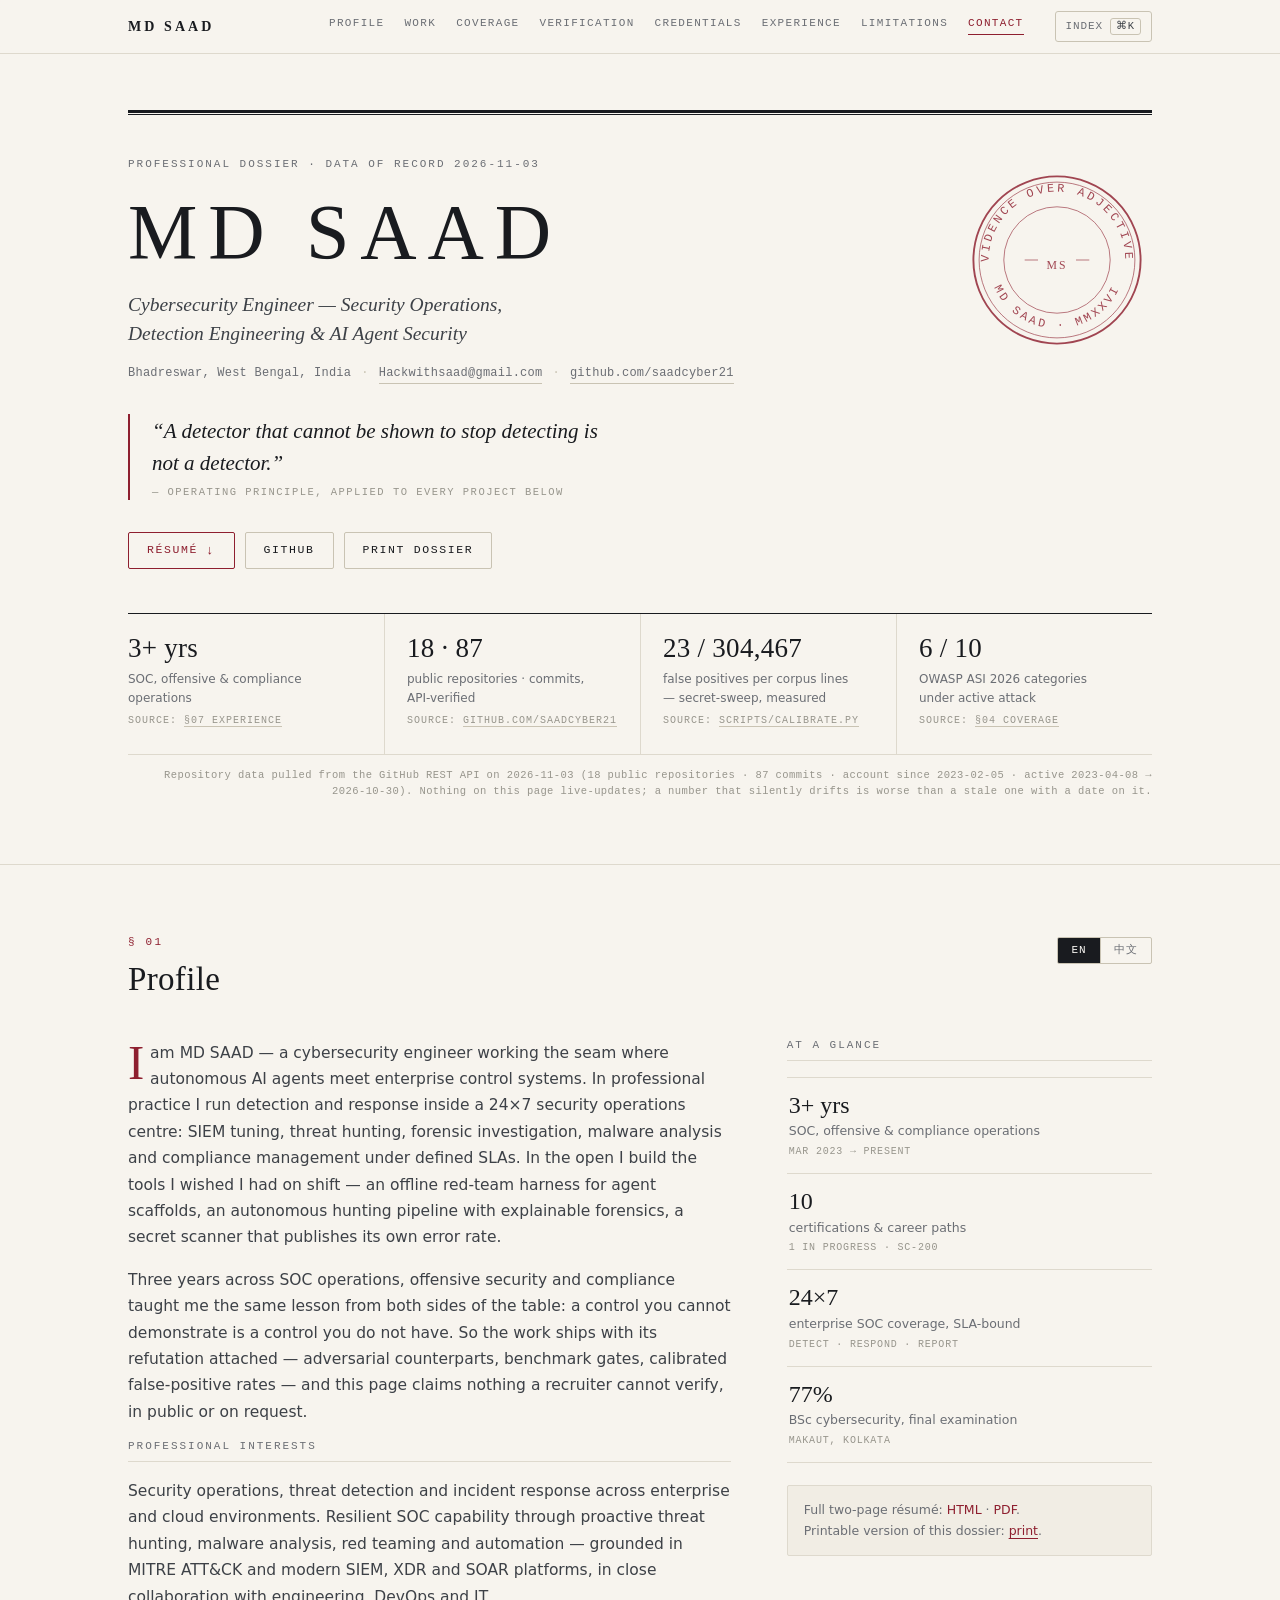
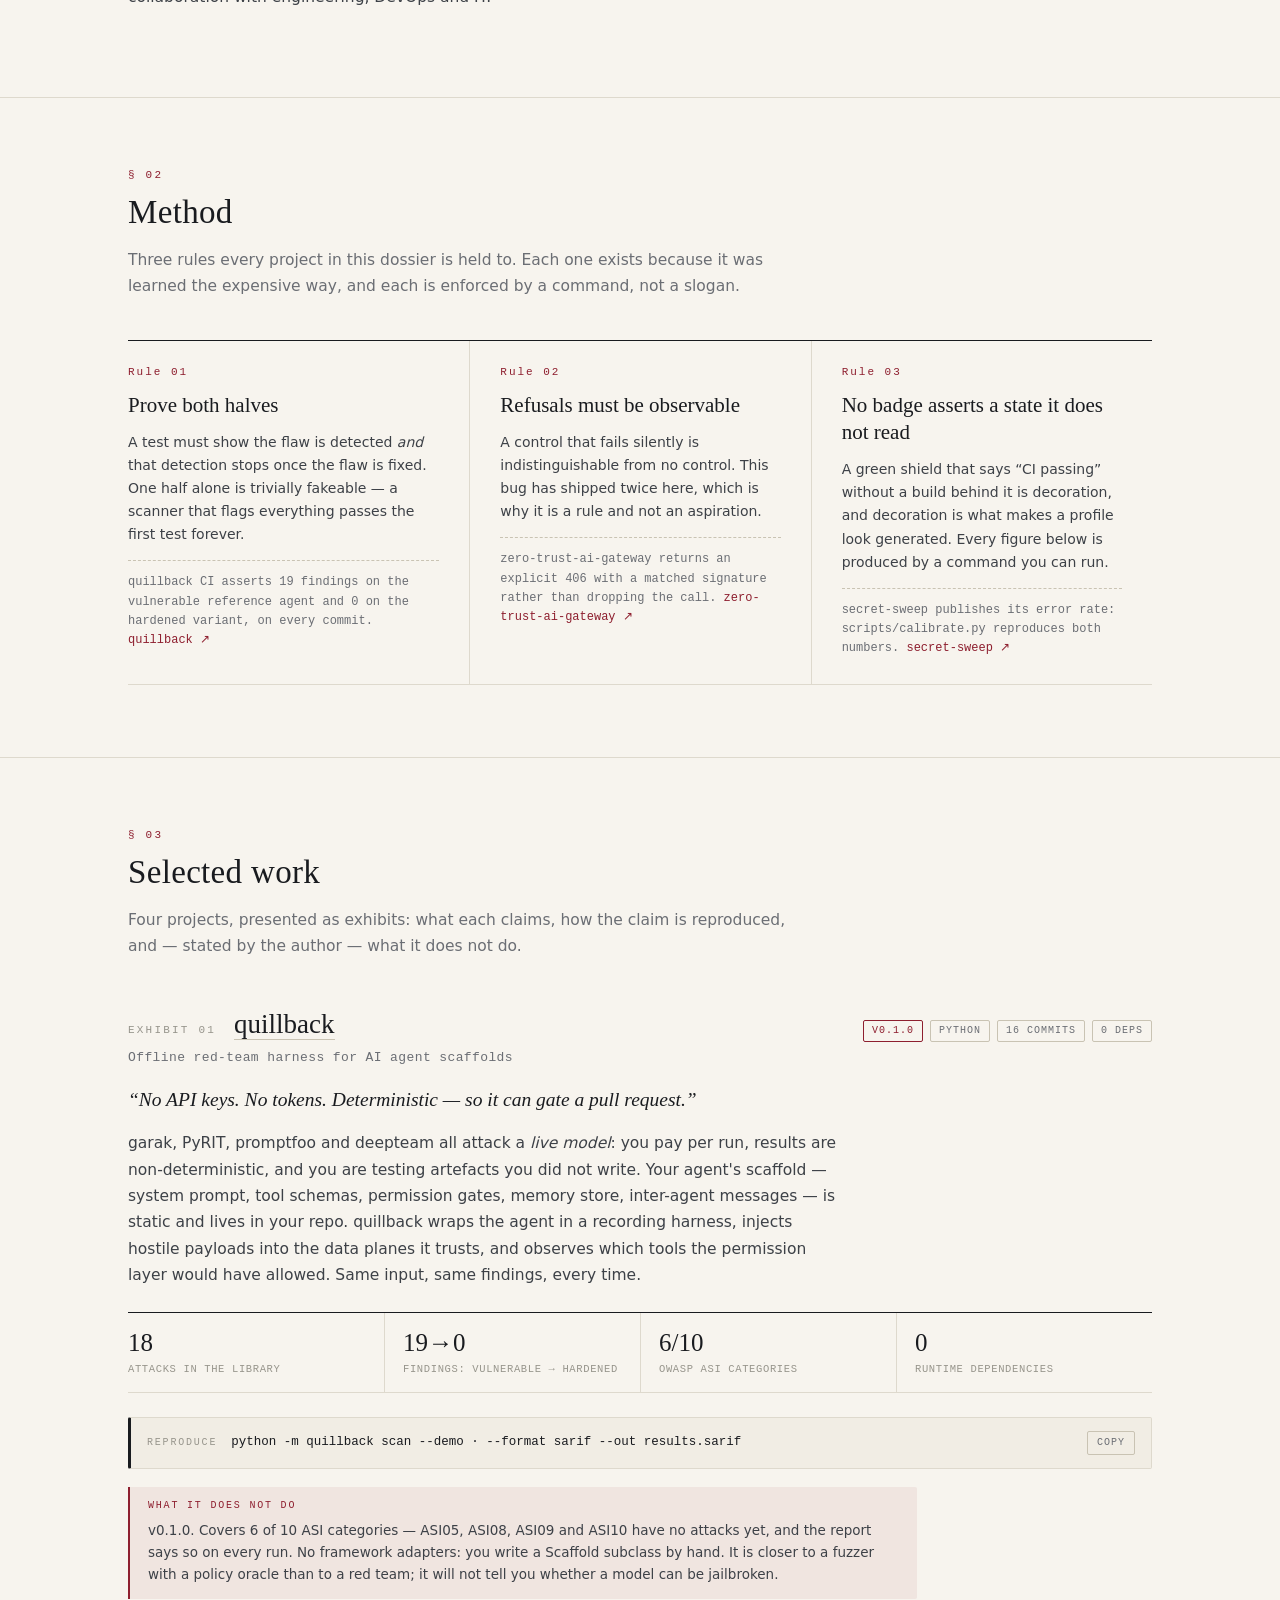
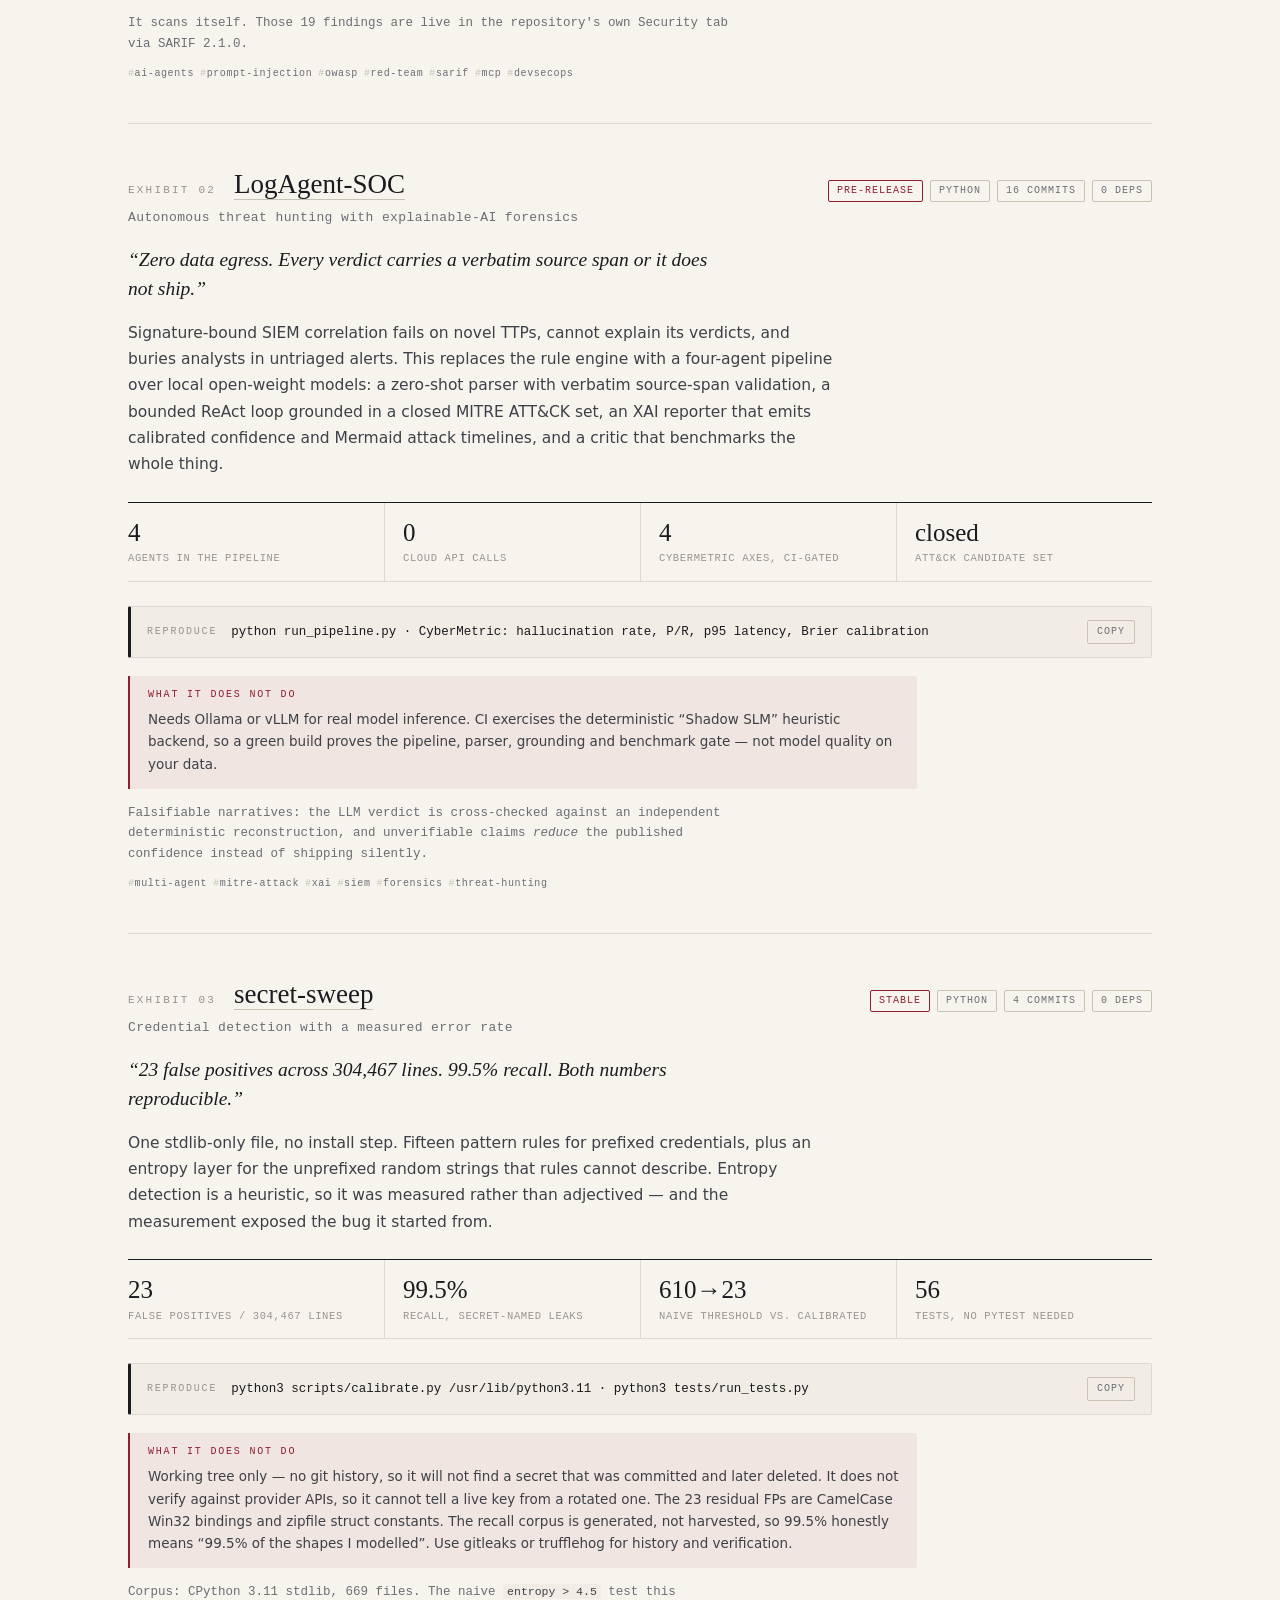
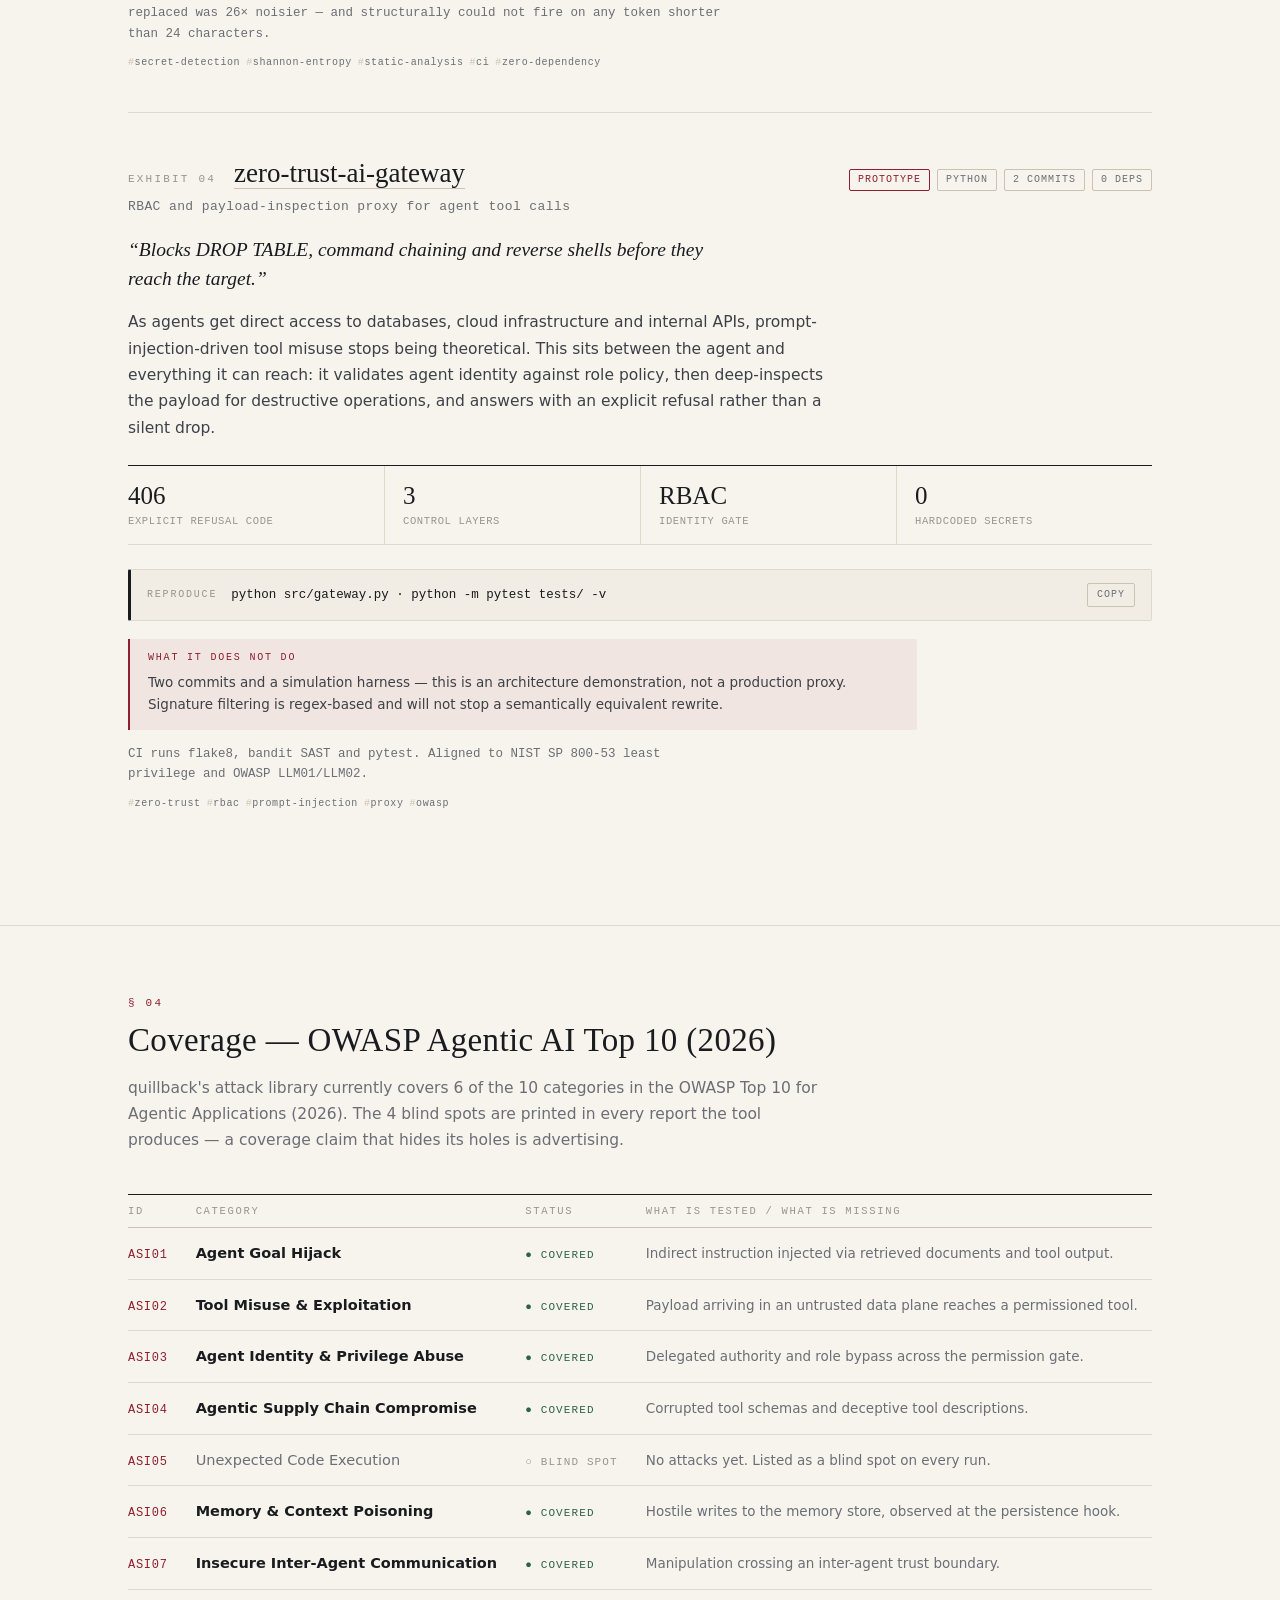
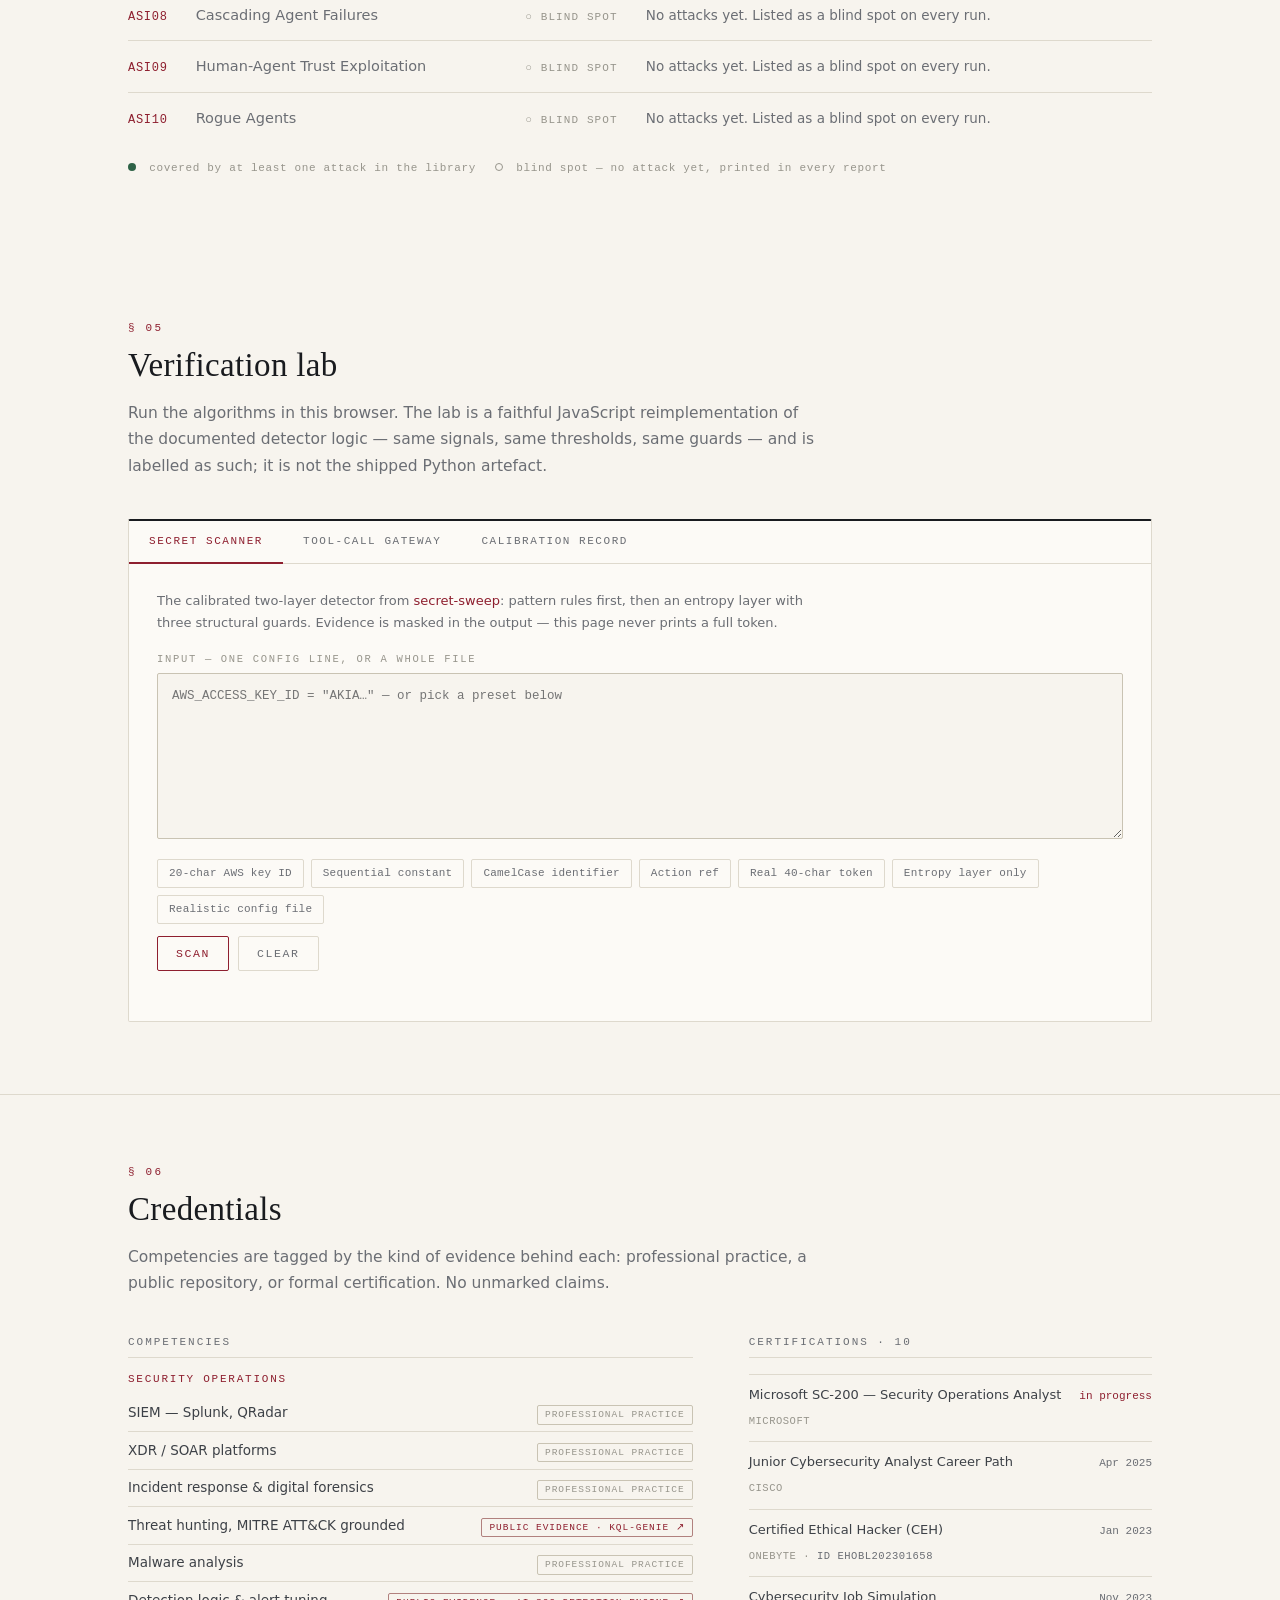
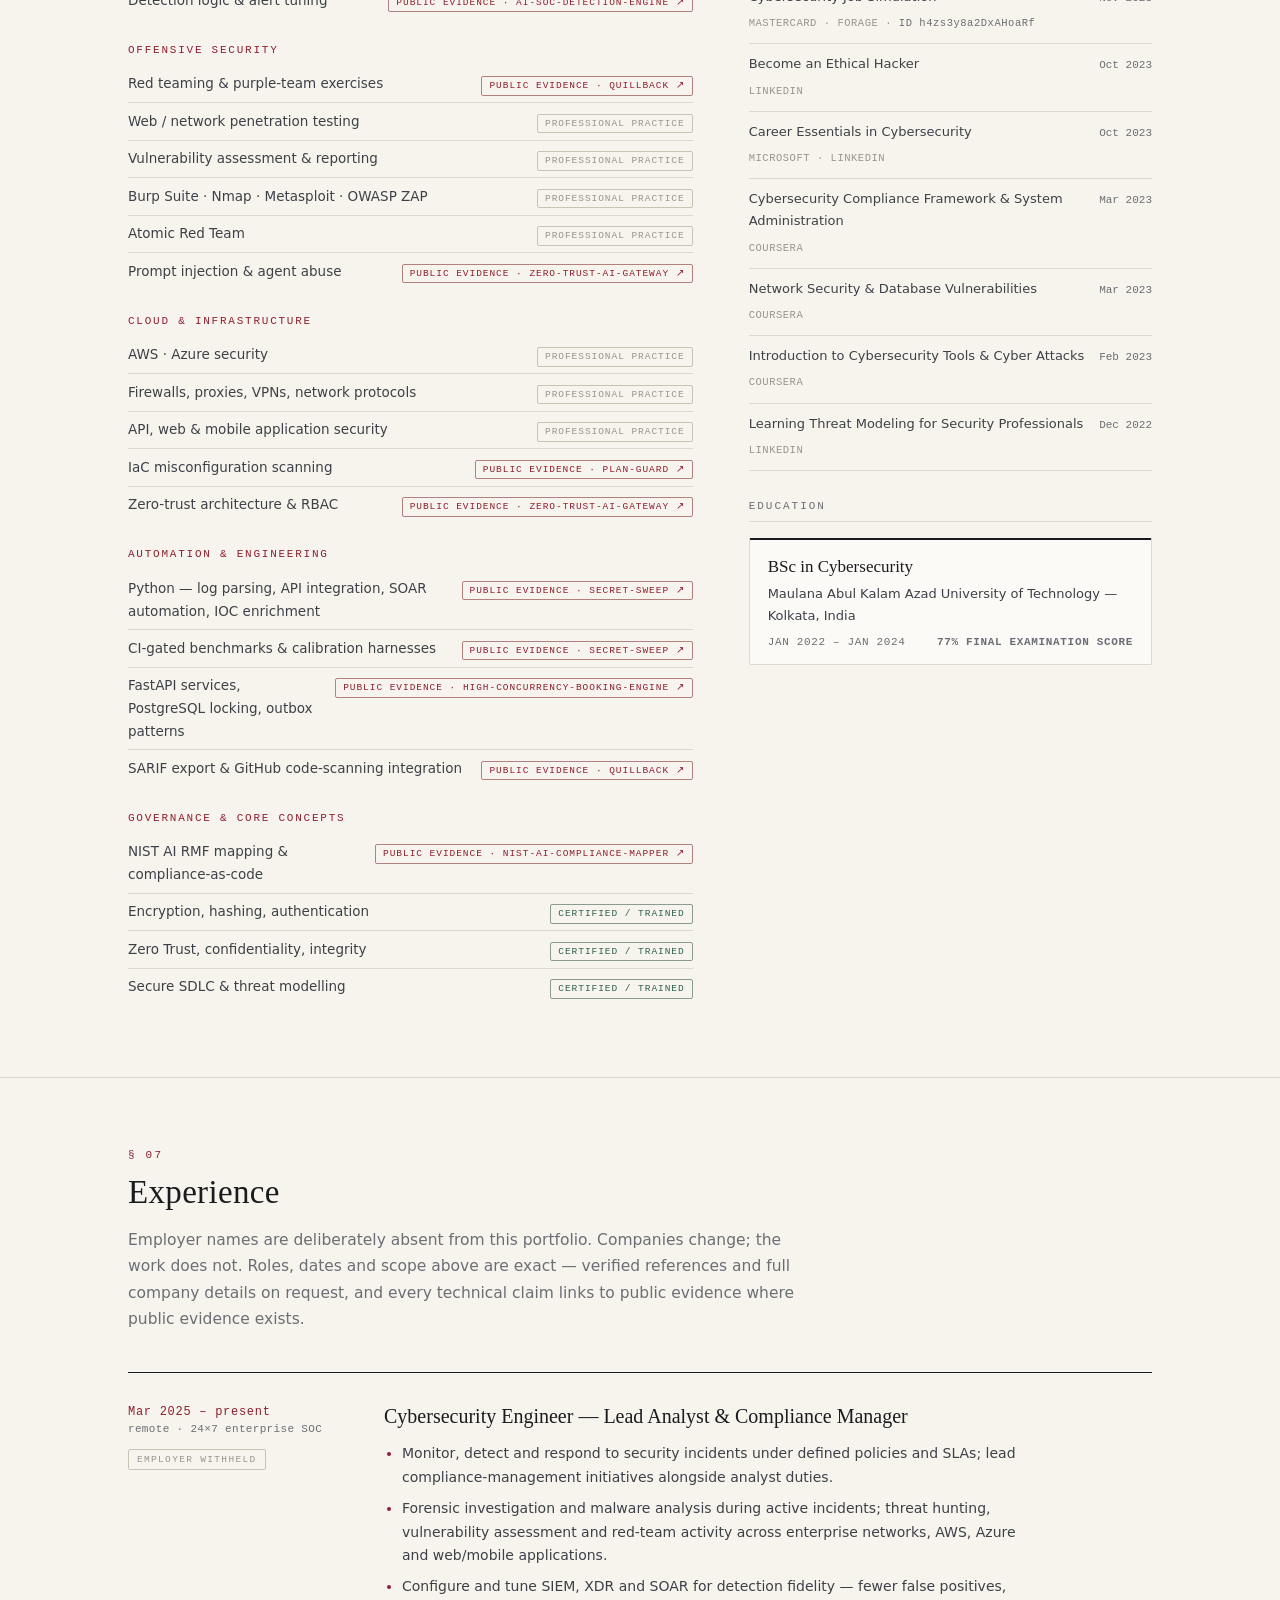
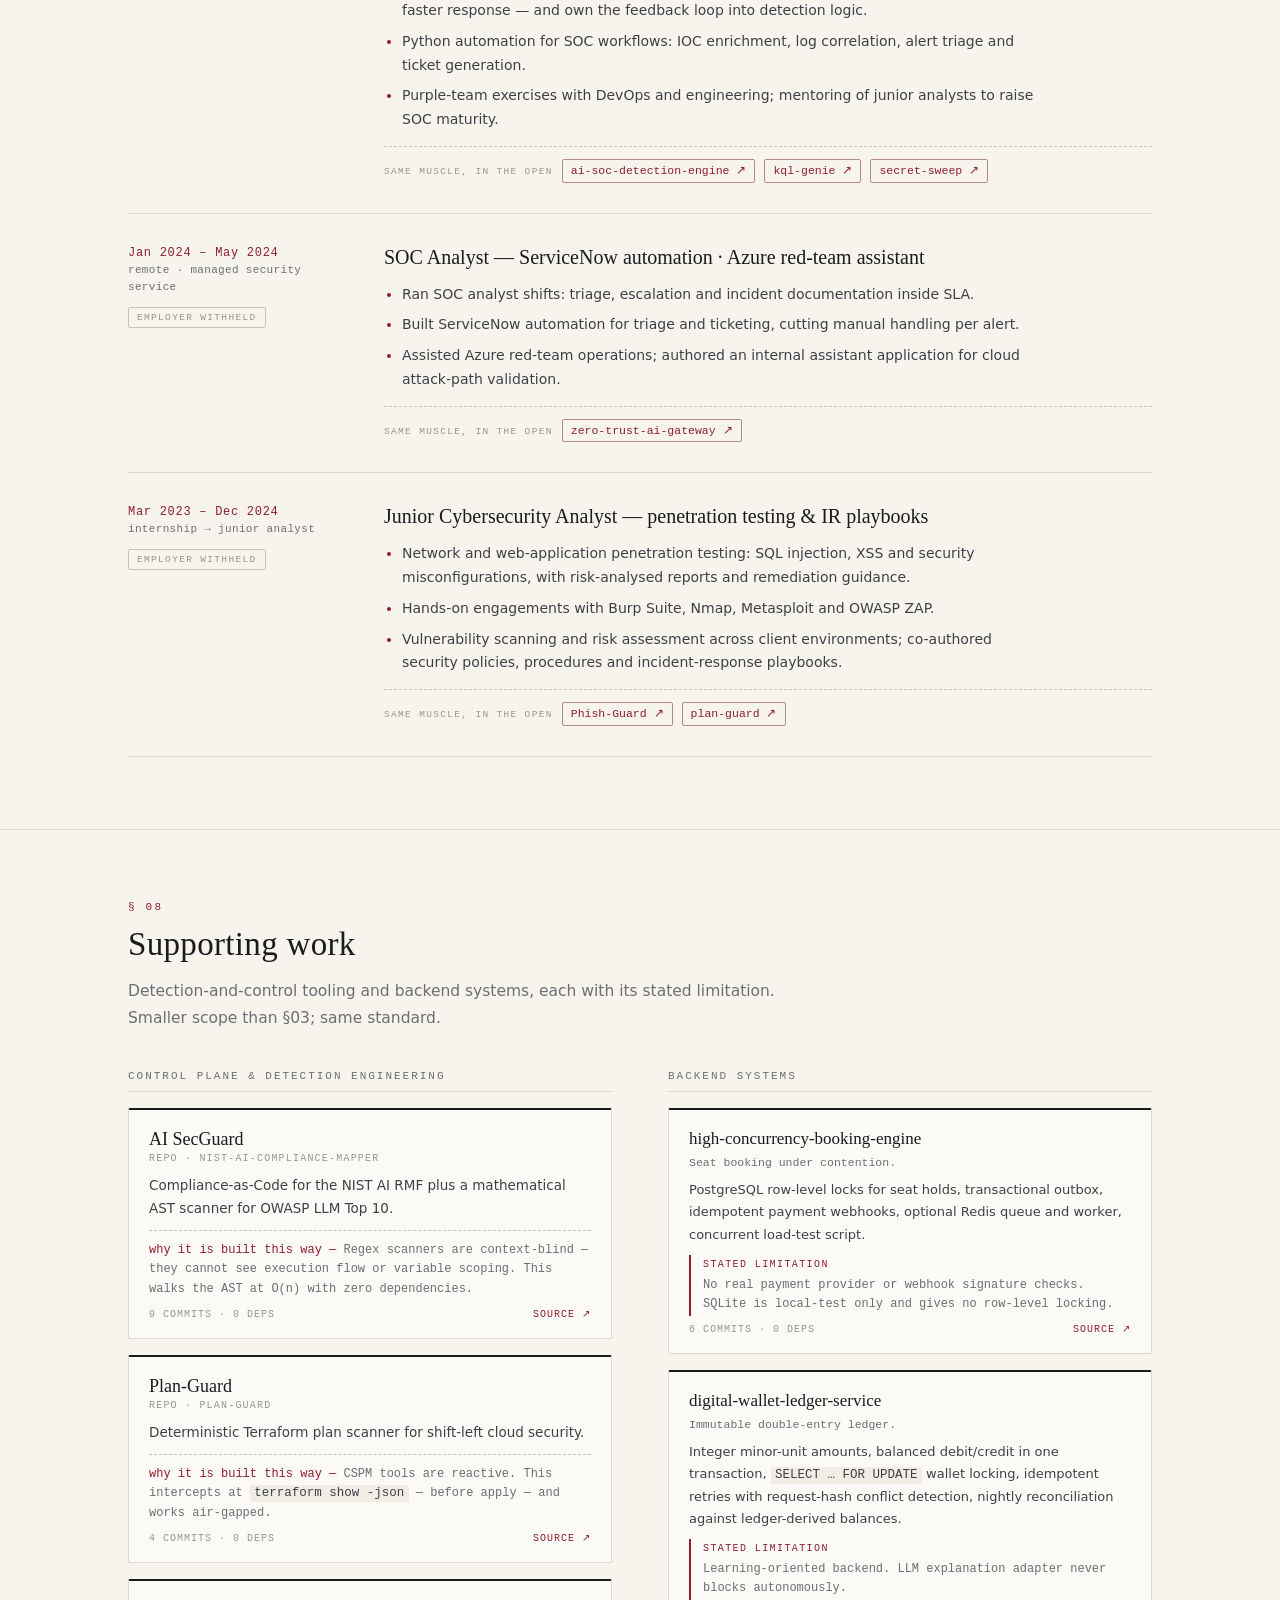
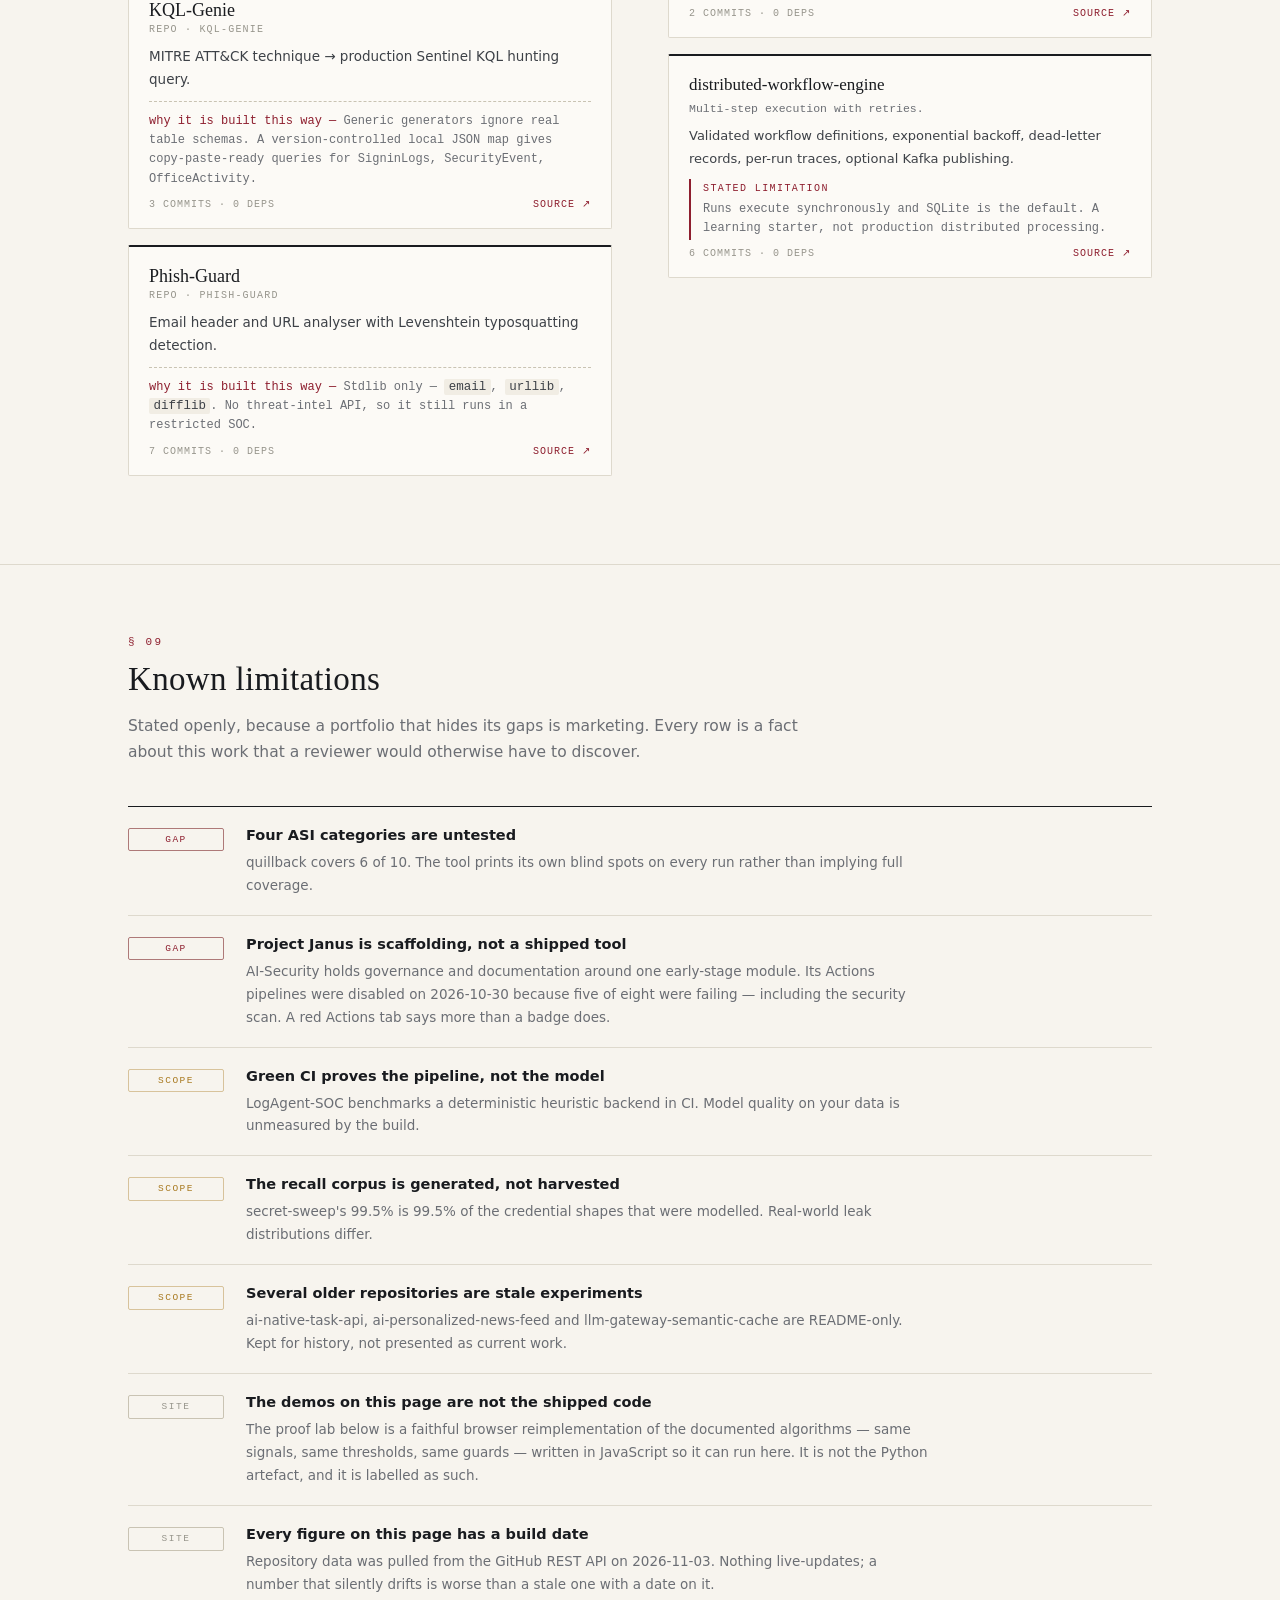
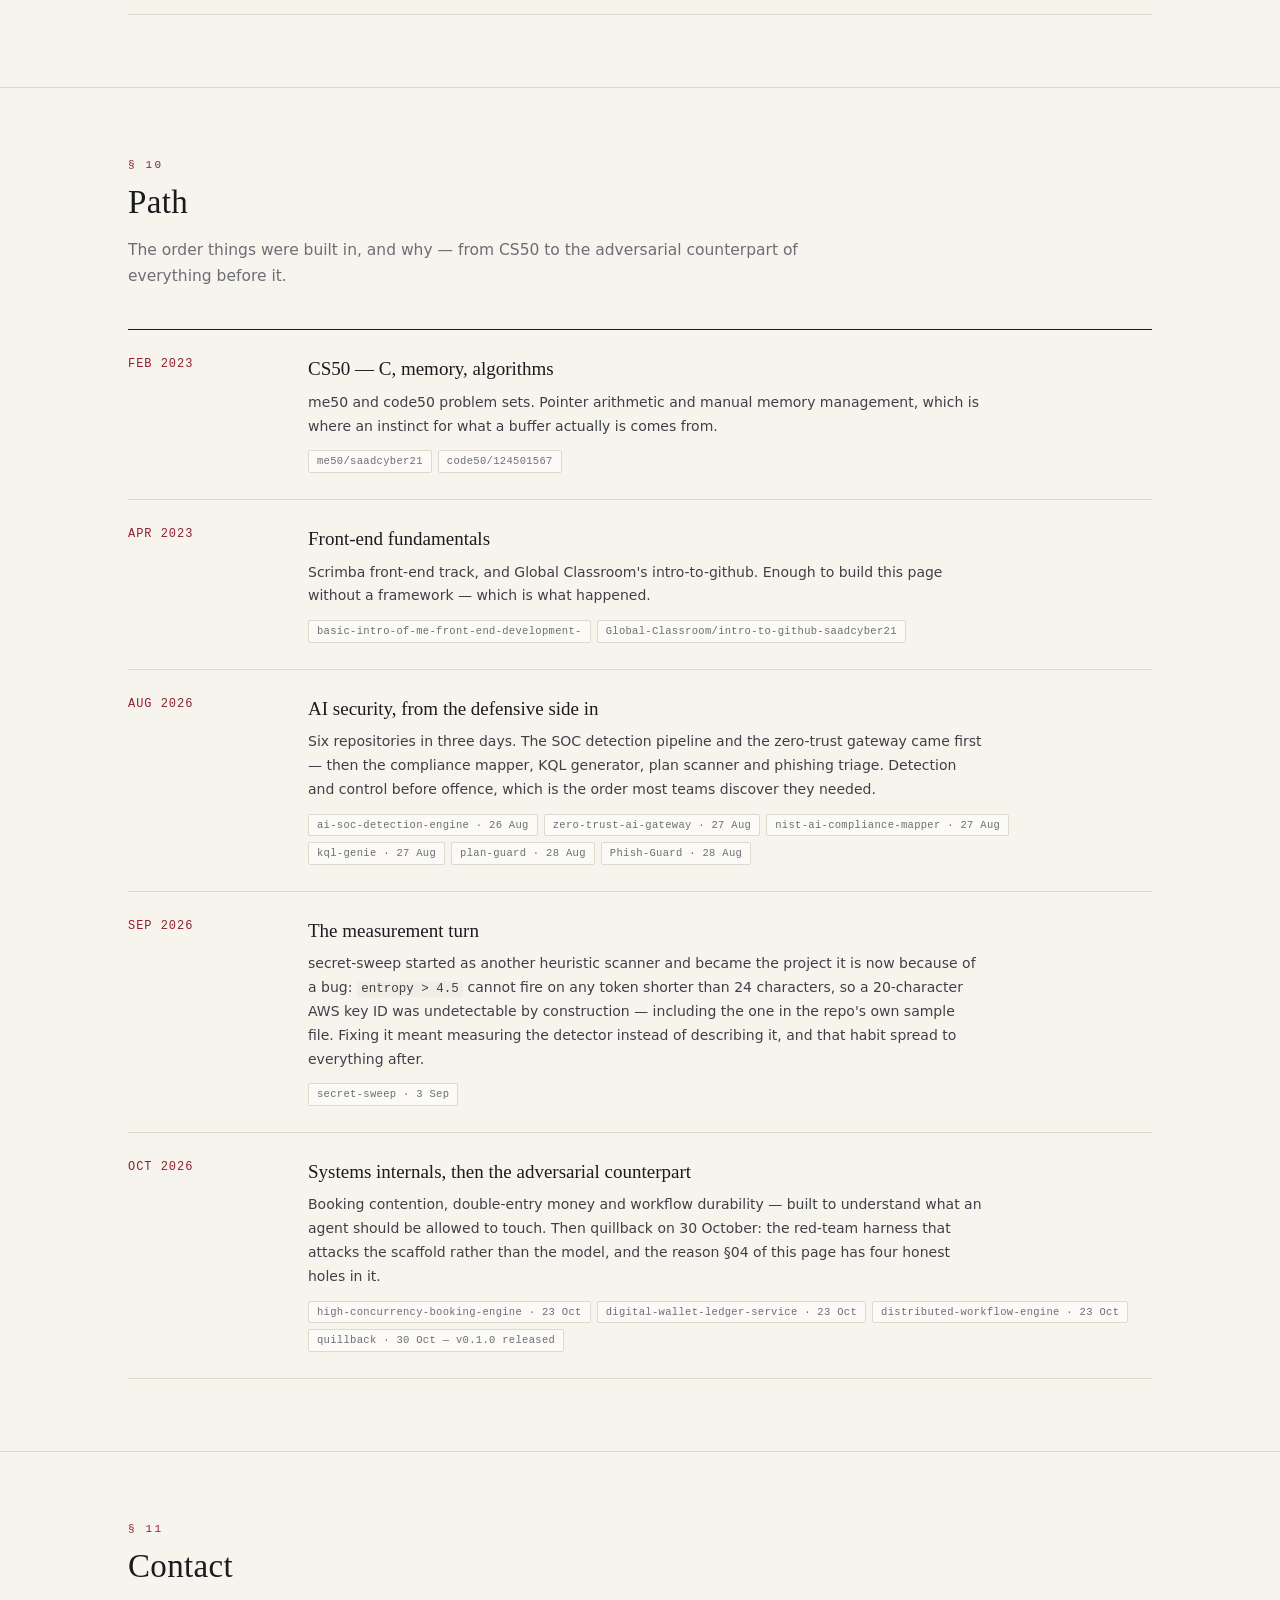
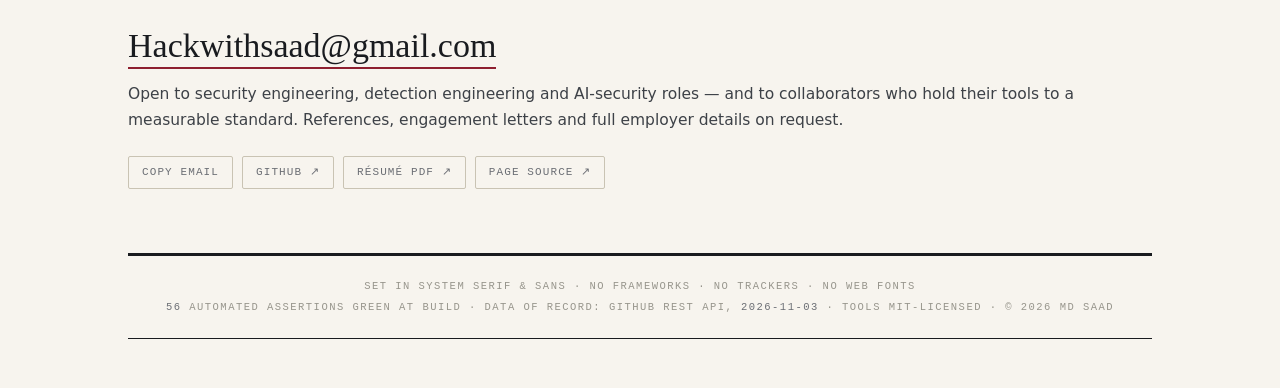
==== commit 72126323: "Redesign: paper-and-ink editorial dossier The terminal-boot/scramble/canvas aesthetic read as a demo" ====
--- a/index.html
+++ b/index.html
@@ -3,487 +3,367 @@
 <head>
 <meta charset="utf-8">
 <meta name="viewport" content="width=device-width,initial-scale=1,viewport-fit=cover">
-<meta name="color-scheme" content="dark">
-<title>MD SAAD (saadcyber21) — AI agent security, with the error rates published</title>
-<meta name="description" content="Security tooling for AI agent scaffolds: an offline red-team harness, an autonomous SOC pipeline, a calibrated secret scanner and a zero-trust tool-call gateway. Every claim on this page links to the command that reproduces it.">
+<meta name="color-scheme" content="light dark">
+<title>MD SAAD — Cybersecurity Engineer · Dossier</title>
+<meta name="description" content="Professional dossier of MD SAAD, cybersecurity engineer: security operations, detection engineering and AI agent security. Every claim links to the command or corpus that reproduces it.">
 <meta name="author" content="MD SAAD">
 <meta name="keywords" content="cybersecurity engineer, SOC analyst, detection engineering, AI agent security, red team, MD SAAD, saadcyber21">
 <meta name="robots" content="index,follow">
 <link rel="canonical" href="https://saadcyber21.github.io/">
 <meta property="og:type" content="profile">
-<meta property="og:title" content="MD SAAD (saadcyber21) — AI agent security, with the error rates published">
-<meta property="og:description" content="A detector that cannot be shown to stop detecting is not a detector. Red-team harnesses, SOC pipelines and calibrated scanners for AI agent scaffolds.">
+<meta property="og:title" content="MD SAAD — Cybersecurity Engineer · Dossier">
+<meta property="og:description" content="Security operations, detection engineering and AI agent security. Evidence over adjectives: every claim on this page links to what reproduces it.">
 <meta property="og:url" content="https://saadcyber21.github.io/">
 <meta property="og:image" content="https://avatars.githubusercontent.com/u/124501567?v=4&size=512">
 <meta name="twitter:card" content="summary">
-<link rel="icon" href="data:image/svg+xml,%3Csvg xmlns='http://www.w3.org/2000/svg' viewBox='0 0 32 32'%3E%3Crect width='32' height='32' rx='6' fill='%2305070a'/%3E%3Crect x='7' y='7' width='18' height='18' rx='3' fill='none' stroke='%235eead4' stroke-width='2'/%3E%3Crect x='13' y='13' width='6' height='6' rx='1' fill='%235eead4'/%3E%3C/svg%3E">
+<link rel="icon" href="data:image/svg+xml,%3Csvg xmlns='http://www.w3.org/2000/svg' viewBox='0 0 32 32'%3E%3Crect width='32' height='32' fill='%23F7F4EE'/%3E%3Ccircle cx='16' cy='16' r='12' fill='none' stroke='%238E1F2F' stroke-width='1.5'/%3E%3Ccircle cx='16' cy='16' r='9.5' fill='none' stroke='%238E1F2F' stroke-width='.75'/%3E%3Ctext x='16' y='20.5' font-family='Georgia,serif' font-size='11' text-anchor='middle' fill='%238E1F2F'%3EMS%3C/text%3E%3C/svg%3E">
 <link rel="stylesheet" href="styles.css">
 <script>document.documentElement.className="js";</script>
 </head>
 <body>
-<div class="grain" aria-hidden="true"></div>
-<div class="scrollbar" id="sbar" aria-hidden="true"></div>
-
-<!-- ══ BOOT SEQUENCE ══════════════════════════════════════════════════ -->
-<div id="boot" role="status" aria-live="polite" aria-label="Loading">
-  <div class="boot-box">
-    <div class="boot-head">saadcyber21 · portfolio build · integrity check</div>
-    <div id="bootLines"></div>
-    <div class="boot-bar"><i id="bootBar"></i></div>
+
+<a class="skip" href="#profile">Skip to content</a>
+
+<!-- ═══ header ═══════════════════════════════════════════════════════ -->
+<header id="hdr">
+  <div class="hwrap">
+    <a class="brand" href="#masthead" aria-label="MD SAAD — top of page">MD&nbspSAAD</a>
+    <nav id="nav" aria-label="Sections"></nav>
+    <button id="palBtn" type="button" aria-label="Open command palette">
+      <span class="palhint">index</span><kbd>⌘K</kbd>
+    </button>
+  </div>
+</header>
+
+<main>
+
+<!-- ═══ masthead ═════════════════════════════════════════════════════ -->
+<section id="masthead" aria-label="Masthead">
+  <div class="wrap mast">
+    <div class="mast-rule" aria-hidden="true"></div>
+    <div class="mast-grid">
+      <div class="mast-main">
+        <p class="mast-kicker">Professional dossier · <span id="mastBuild"></span></p>
+        <h1 class="mast-name">MD&nbsp;SAAD</h1>
+        <p class="mast-title" id="mastTitle"></p>
+        <p class="mast-meta">
+          <span id="mastLoc"></span><i aria-hidden="true">·</i>
+          <a id="mastMail" href="mailto:Hackwithsaad@gmail.com"></a><i aria-hidden="true">·</i>
+          <a href="https://github.com/saadcyber21" target="_blank" rel="noopener noreferrer">github.com/saadcyber21</a>
+        </p>
+        <blockquote class="epigraph">
+          <p id="epigraphText"></p>
+          <footer>— operating principle, applied to every project below</footer>
+        </blockquote>
+        <div class="mast-actions">
+          <a class="btn primary" href="resume.pdf" target="_blank" rel="noopener">Résumé <span class="ar" aria-hidden="true">↓</span></a>
+          <a class="btn" href="https://github.com/saadcyber21" target="_blank" rel="noopener">GitHub</a>
+          <button class="btn" id="printBtn" type="button">Print dossier</button>
+        </div>
+      </div>
+      <div class="mast-seal" aria-hidden="true">
+        <svg viewBox="0 0 200 200" role="presentation">
+          <defs>
+            <path id="sealTop" d="M 100,100 m -72,0 a 72,72 0 1,1 144,0"/>
+            <path id="sealBot" d="M 100,100 m -72,0 a 72,72 0 1,0 144,0"/>
+          </defs>
+          <circle cx="100" cy="100" r="88" fill="none" stroke="currentColor" stroke-width="2"/>
+          <circle cx="100" cy="100" r="82" fill="none" stroke="currentColor" stroke-width="0.75"/>
+          <circle cx="100" cy="100" r="56" fill="none" stroke="currentColor" stroke-width="0.75"/>
+          <text font-size="12.2" letter-spacing="3" fill="currentColor">
+            <textPath href="#sealTop" startOffset="50%" text-anchor="middle">EVIDENCE OVER ADJECTIVES</textPath>
+          </text>
+          <text font-size="12.2" letter-spacing="3" fill="currentColor">
+            <textPath href="#sealBot" startOffset="50%" text-anchor="middle">MD SAAD · MMXXVI</textPath>
+          </text>
+          <text x="100" y="109" text-anchor="middle" font-size="30" letter-spacing="2" fill="currentColor" style="font-family:var(--serif)">MS</text>
+          <line x1="66" y1="100" x2="80" y2="100" stroke="currentColor" stroke-width="0.75"/>
+          <line x1="120" y1="100" x2="134" y2="100" stroke="currentColor" stroke-width="0.75"/>
+        </svg>
+      </div>
+    </div>
+    <div class="strip" id="evStrip" aria-label="Key figures, with sources"></div>
+    <p class="prov" id="mastProv"></p>
+  </div>
+</section>
+
+<!-- ═══ §01 profile ══════════════════════════════════════════════════ -->
+<section id="profile" aria-labelledby="profile-h">
+  <div class="wrap">
+    <div class="sechead rv">
+      <p class="kicker">§ 01</p>
+      <h2 id="profile-h">Profile</h2>
+      <div class="langsw" role="group" aria-label="Introduction language">
+        <button type="button" id="langEn" class="on">EN</button>
+        <button type="button" id="langZh">中文</button>
+      </div>
+    </div>
+    <div class="profile-grid">
+      <div class="rv">
+        <div class="prose" id="dosIntro"></div>
+        <h3 class="subhead" id="dosIntLabel"></h3>
+        <p class="body" id="dosInterests"></p>
+      </div>
+      <aside class="rv" aria-label="At a glance">
+        <h3 class="subhead">At a glance</h3>
+        <div class="glance" id="glance"></div>
+        <div class="aside-note">
+          <p>Full two-page résumé: <a href="resume.html">HTML</a> · <a href="resume.pdf">PDF</a>.<br>
+          Printable version of this dossier: <button type="button" class="linkbtn" id="printBtn2">print</button>.</p>
+        </div>
+      </aside>
+    </div>
+  </div>
+</section>
+
+<!-- ═══ §02 method ═══════════════════════════════════════════════════ -->
+<section id="method" aria-labelledby="method-h">
+  <div class="wrap">
+    <div class="sechead rv">
+      <p class="kicker">§ 02</p>
+      <h2 id="method-h">Method</h2>
+      <p class="lede">Three rules every project in this dossier is held to. Each one exists because
+      it was learned the expensive way, and each is enforced by a command, not a slogan.</p>
+    </div>
+    <div class="maxims" id="principles"></div>
+  </div>
+</section>
+
+<!-- ═══ §03 work ═════════════════════════════════════════════════════ -->
+<section id="work" aria-labelledby="work-h">
+  <div class="wrap">
+    <div class="sechead rv">
+      <p class="kicker">§ 03</p>
+      <h2 id="work-h">Selected work</h2>
+      <p class="lede">Four projects, presented as exhibits: what each claims, how the claim is
+      reproduced, and — stated by the author — what it does not do.</p>
+    </div>
+    <div id="dossiers"></div>
+  </div>
+</section>
+
+<!-- ═══ §04 coverage ═════════════════════════════════════════════════ -->
+<section id="coverage" aria-labelledby="coverage-h">
+  <div class="wrap">
+    <div class="sechead rv">
+      <p class="kicker">§ 04</p>
+      <h2 id="coverage-h">Coverage — OWASP Agentic AI Top 10 (2026)</h2>
+      <p class="lede" id="covLede"></p>
+    </div>
+    <div class="rv">
+      <table class="covtable" id="asiTable" aria-describedby="coverage-h">
+        <thead><tr><th scope="col">ID</th><th scope="col">Category</th><th scope="col">Status</th><th scope="col">What is tested / what is missing</th></tr></thead>
+        <tbody id="asiBody"></tbody>
+      </table>
+      <p class="covlegend"><span class="dot cov"></span> covered by at least one attack in the library&emsp;
+      <span class="dot blind"></span> blind spot — no attack yet, printed in every report</p>
+    </div>
+  </div>
+</section>
+
+<p class="print-only labnote">The interactive verification lab (§05) is omitted in print —
+it only means something when you can run it. Live: https://saadcyber21.github.io/#verify</p>
+
+<!-- ═══ §05 verification ═════════════════════════════════════════════ -->
+<section id="verify" aria-labelledby="verify-h">
+  <div class="wrap">
+    <div class="sechead rv">
+      <p class="kicker">§ 05</p>
+      <h2 id="verify-h">Verification lab</h2>
+      <p class="lede">Run the algorithms in this browser. The lab is a faithful JavaScript
+      reimplementation of the documented detector logic — same signals, same thresholds, same
+      guards — and is labelled as such; it is not the shipped Python artefact.</p>
+    </div>
+    <div class="lab rv">
+      <div class="tabs" role="tablist" aria-label="Verification demos">
+        <button role="tab" id="t-secret" aria-controls="p-secret" aria-selected="true" class="on" type="button">Secret scanner</button>
+        <button role="tab" id="t-gate" aria-controls="p-gate" aria-selected="false" type="button">Tool-call gateway</button>
+        <button role="tab" id="t-calib" aria-controls="p-calib" aria-selected="false" type="button">Calibration record</button>
+      </div>
+
+      <div class="pane on" id="p-secret" role="tabpanel" aria-labelledby="t-secret">
+        <p class="panenote">The calibrated two-layer detector from <a href="https://github.com/saadcyber21/secret-sweep" target="_blank" rel="noopener noreferrer">secret-sweep</a>:
+        pattern rules first, then an entropy layer with three structural guards. Evidence is masked in the output — this page never prints a full token.</p>
+        <label class="fieldlabel" for="secIn">Input — one config line, or a whole file</label>
+        <textarea class="inp" id="secIn" rows="7" spellcheck="false"></textarea>
+        <div class="presets" id="secPresets"></div>
+        <div class="runrow">
+          <button class="btn primary" id="secRun" type="button">Scan</button>
+          <button class="btn quiet" id="secClear" type="button">Clear</button>
+        </div>
+        <ul class="findings" id="secOut" aria-live="polite"></ul>
+        <div class="verdict" id="secVerdict" hidden></div>
+      </div>
+
+      <div class="pane" id="p-gate" role="tabpanel" aria-labelledby="t-gate" hidden>
+        <p class="panenote">The control plane of <a href="https://github.com/saadcyber21/zero-trust-ai-gateway" target="_blank" rel="noopener noreferrer">zero-trust-ai-gateway</a>:
+        RBAC resolves the role, signature inspection reads the payload, and a refusal is explicit — a 406 with the matched signature — never a silent drop.</p>
+        <div class="presets">
+          <button class="pset" id="gwBenign" type="button">benign tool call</button>
+          <button class="pset warn" id="gwHostile" type="button">indirect prompt injection</button>
+          <button class="pset" id="gwEdit" type="button">edit payload</button>
+        </div>
+        <label class="fieldlabel" for="gwIn">Tool-call payload (JSON)</label>
+        <textarea class="inp" id="gwIn" rows="11" spellcheck="false"></textarea>
+        <div class="runrow">
+          <button class="btn primary" id="gwRun" type="button">Pass through gateway</button>
+        </div>
+        <div class="gwsplit">
+          <div>
+            <h4 class="paneh">Signature table</h4>
+            <div id="gwSigs"></div>
+          </div>
+          <div>
+            <h4 class="paneh">Gateway decision</h4>
+            <div class="gw" id="gwResult" hidden></div>
+          </div>
+        </div>
+      </div>
+
+      <div class="pane" id="p-calib" role="tabpanel" aria-labelledby="t-calib" hidden>
+        <p class="panenote">Every number below is produced by
+        <code>python3 scripts/calibrate.py</code> against <span id="calibCorpus"></span> —
+        <b id="calibFiles"></b> files, <b id="calibLines"></b> lines — and re-produced in CI on every commit.</p>
+        <div class="calibgrid">
+          <div class="calibcard">
+            <p class="cl-k">610 → 23</p>
+            <p class="cl-l">lines flagged on the corpus by the naive <code>entropy &gt; 4.5</code> test versus the calibrated detector — 26× less noise, and the naive test still missed real credentials.</p>
+          </div>
+          <div class="calibcard">
+            <p class="cl-k">0.0076%</p>
+            <p class="cl-l">false-positive rate (23 of 304,467 lines). A detector that cries wolf gets switched off within a week; this one is CI-usable.</p>
+          </div>
+          <div class="calibcard">
+            <p class="cl-k">&lt; 24 chars</p>
+            <p class="cl-l">the structural blind spot that started the project: <code>entropy &gt; 4.5</code> cannot fire below 24 characters, so a 20-character AWS key ID was undetectable by construction.</p>
+          </div>
+        </div>
+        <h4 class="paneh">Measured recall — planted-secret corpora</h4>
+        <ul class="recall" id="recallList"></ul>
+        <p class="panenote">Corpora are generated, not harvested: 99.5% honestly means “99.5% of the shapes modelled”. Stated in the ledger, §09.</p>
+      </div>
+    </div>
+  </div>
+</section>
+
+<!-- ═══ §06 credentials ══════════════════════════════════════════════ -->
+<section id="credentials" aria-labelledby="credentials-h">
+  <div class="wrap">
+    <div class="sechead rv">
+      <p class="kicker">§ 06</p>
+      <h2 id="credentials-h">Credentials</h2>
+      <p class="lede">Competencies are tagged by the kind of evidence behind each: professional
+      practice, a public repository, or formal certification. No unmarked claims.</p>
+    </div>
+    <div class="credgrid">
+      <div class="rv">
+        <h3 class="subhead">Competencies</h3>
+        <div class="skgrid" id="skills"></div>
+      </div>
+      <div class="rv">
+        <h3 class="subhead">Certifications · <span id="certCount"></span></h3>
+        <ul class="certlist" id="certs"></ul>
+        <h3 class="subhead">Education</h3>
+        <div class="edubox" id="edu"></div>
+      </div>
+    </div>
+  </div>
+</section>
+
+<!-- ═══ §07 experience ═══════════════════════════════════════════════ -->
+<section id="experience" aria-labelledby="experience-h">
+  <div class="wrap">
+    <div class="sechead rv">
+      <p class="kicker">§ 07</p>
+      <h2 id="experience-h">Experience</h2>
+      <p class="lede" id="expNote"></p>
+    </div>
+    <div class="xlist" id="xlist"></div>
+  </div>
+</section>
+
+<!-- ═══ §08 supporting work ══════════════════════════════════════════ -->
+<section id="support" aria-labelledby="support-h">
+  <div class="wrap">
+    <div class="sechead rv">
+      <p class="kicker">§ 08</p>
+      <h2 id="support-h">Supporting work</h2>
+      <p class="lede">Detection-and-control tooling and backend systems, each with its stated
+      limitation. Smaller scope than §03; same standard.</p>
+    </div>
+    <div class="supgrid">
+      <div class="rv">
+        <h3 class="subhead">Control plane &amp; detection engineering</h3>
+        <div id="controls"></div>
+      </div>
+      <div class="rv">
+        <h3 class="subhead">Backend systems</h3>
+        <div id="systems"></div>
+      </div>
+    </div>
+  </div>
+</section>
+
+<!-- ═══ §09 limitations ══════════════════════════════════════════════ -->
+<section id="ledger" aria-labelledby="ledger-h">
+  <div class="wrap">
+    <div class="sechead rv">
+      <p class="kicker">§ 09</p>
+      <h2 id="ledger-h">Known limitations</h2>
+      <p class="lede">Stated openly, because a portfolio that hides its gaps is marketing.
+      Every row is a fact about this work that a reviewer would otherwise have to discover.</p>
+    </div>
+    <div class="led" id="ledgerList"></div>
+  </div>
+</section>
+
+<!-- ═══ §10 path ═════════════════════════════════════════════════════ -->
+<section id="path" aria-labelledby="path-h">
+  <div class="wrap">
+    <div class="sechead rv">
+      <p class="kicker">§ 10</p>
+      <h2 id="path-h">Path</h2>
+      <p class="lede">The order things were built in, and why — from CS50 to the adversarial
+      counterpart of everything before it.</p>
+    </div>
+    <div class="tl" id="timeline"></div>
+  </div>
+</section>
+
+<!-- ═══ §11 contact ══════════════════════════════════════════════════ -->
+<section id="contact" aria-labelledby="contact-h">
+  <div class="wrap">
+    <div class="sechead rv">
+      <p class="kicker">§ 11</p>
+      <h2 id="contact-h">Contact</h2>
+    </div>
+    <div class="contact-grid rv">
+      <div>
+        <p class="ct-mail"><a href="mailto:Hackwithsaad@gmail.com" id="ctMail">Hackwithsaad@gmail.com</a></p>
+        <p class="body">Open to security engineering, detection engineering and AI-security roles —
+        and to collaborators who hold their tools to a measurable standard.
+        References, engagement letters and full employer details on request.</p>
+        <div class="ctlinks" id="ctlinks"></div>
+      </div>
+      <div class="print-only" id="printContact"></div>
+    </div>
+    <footer class="colophon" id="colophon"></footer>
+  </div>
+</section>
+
+</main>
+
+<!-- ═══ command palette ══════════════════════════════════════════════ -->
+<div id="pal" role="dialog" aria-modal="true" aria-label="Command palette" hidden>
+  <div class="palbox">
+    <input id="palIn" type="text" placeholder="Jump to a section, project or repository…" autocomplete="off" spellcheck="false" aria-label="Command palette input">
+    <div class="plist" id="palList" role="listbox"></div>
+    <p class="palfoot"><kbd>↑↓</kbd> navigate · <kbd>↵</kbd> open · <kbd>esc</kbd> close</p>
   </div>
 </div>
-<button id="bootSkip" type="button">skip intro ↵</button>
-
-<!-- ══ HEADER ═════════════════════════════════════════════════════════ -->
-<header id="hdr">
-  <div class="wrap hd">
-    <a class="mark" href="#hero" aria-label="Home">
-      <span class="glyph" aria-hidden="true"></span>
-      <b>saadcyber21</b><span>/ portfolio</span>
-    </a>
-    <nav class="pn" id="nav" aria-label="Sections"></nav>
-    <div class="live" title="Repository data pulled from the GitHub REST API on 2026-11-03">
-      <span class="dot" aria-hidden="true"></span><span>data&nbsp;·&nbsp;2026-11-03</span>
-    </div>
-    <button class="hbtn" id="palBtn" type="button" aria-label="Open command palette">
-      jump <kbd>⌘K</kbd>
-    </button>
-  </div>
-</header>
-
-<main>
-<!-- ══ 00 · IDENTITY ══════════════════════════════════════════════════ -->
-<section id="hero">
-  <canvas id="field" aria-hidden="true"></canvas>
-  <div class="wrap">
-    <div class="hero-grid">
-      <div>
-        <div class="ident rv">
-          <div class="avatar" id="avatar" role="img" aria-label="GitHub avatar"></div>
-          <div class="who">
-            <b id="whoName">MD SAAD</b> <i style="color:var(--fg-3)">/ saadcyber21</i><br>
-            <i>github.com/saadcyber21 · account since Feb 2023</i>
-          </div>
-        </div>
-
-        <h1 class="name"><span class="sc" data-text="Agent">Agent</span><br>
-          <span class="thin sc" data-text="security,">security,</span><br>
-          <span class="sc" data-text="measured.">measured.</span></h1>
-
-        <p class="role rv" data-d="1">
-          <span>AI&nbsp;Security&nbsp;Engineering</span><span class="sep">/</span>
-          <span class="alt">Adversarial&nbsp;Testing</span><span class="sep">/</span>
-          <span class="alt">Detection&nbsp;Engineering</span>
-        </p>
-
-        <blockquote class="thesis-quote rv" data-d="2" id="tquote">
-          “A detector that cannot be shown to stop detecting is not a detector.”
-          <span class="q2">So every project here ships with an adversarial counterpart, or a benchmark gate that fails the build. Agents now hold tools, memory and delegated credentials — which makes the scaffold around the model an attack surface in its own right, and the part most teams own but test least.</span>
-        </blockquote>
-
-        <div class="hero-cta rv" data-d="3">
-          <a class="btn" href="#work" data-scroll>Read the work <span class="ar" aria-hidden="true">→</span></a>
-          <a class="btn ghost" href="#lab" data-scroll>Run the proof lab <span class="ar" aria-hidden="true">↘</span></a>
-          <a class="btn ghost" href="https://github.com/saadcyber21" target="_blank" rel="noopener noreferrer">GitHub <span class="ar" aria-hidden="true">↗</span></a>
-        </div>
-      </div>
-
-      <aside class="console rv" data-d="2" aria-label="Repository telemetry">
-        <div class="cbar"><span class="lamp" aria-hidden="true"></span> telemetry · github api · read-only</div>
-        <div class="cbody" id="console"></div>
-      </aside>
-    </div>
-
-    <div class="hero-stats rv" data-d="4" id="heroStats"></div>
-  </div>
-</section>
-
-<!-- ══ 01 · DOSSIER ═══════════════════════════════════════════════════ -->
-<section id="dossier">
-  <div class="wrap">
-    <div class="dos-head">
-      <div>
-        <p class="kicker rv"><b>01</b> — dossier</p>
-        <h2 class="dos-name rv" data-d="1">MD SAAD</h2>
-        <p class="dos-title rv" data-d="2" id="dosTitle"></p>
-        <p class="dos-meta rv" data-d="2">
-          <span>based in <b id="dosLoc"></b></span><span class="sep">·</span>
-          <a id="dosMail" href="mailto:Hackwithsaad@gmail.com"></a><span class="sep">·</span>
-          <a href="https://github.com/saadcyber21" target="_blank" rel="noopener noreferrer">github.com/saadcyber21 ↗</a>
-        </p>
-      </div>
-      <div class="langsw rv" data-d="3" role="group" aria-label="Introduction language">
-        <button type="button" class="on" data-lang="en">EN</button><button type="button" data-lang="zh">中文</button>
-      </div>
-    </div>
-
-    <div class="dos-grid">
-      <div class="dos-intro rv" data-d="2">
-        <div id="dosIntro"></div>
-        <div class="dos-interests">
-          <h3 class="lab-h" id="dosIntLabel">professional interests</h3>
-          <p id="dosInterests"></p>
-        </div>
-      </div>
-      <aside class="dos-side rv" data-d="3">
-        <div class="glance" id="glance"></div>
-        <div class="dos-actions">
-          <a class="btn" href="resume.pdf" target="_blank" rel="noopener" style="width:100%;justify-content:center">one-page résumé · pdf <span class="ar" aria-hidden="true">↗</span></a>
-          <a class="btn ghost" href="resume.html" target="_blank" rel="noopener" style="width:100%;justify-content:center;margin-top:10px">one-page résumé · html <span class="ar" aria-hidden="true">↗</span></a>
-          <button class="btn ghost printbtn" id="printBtn" type="button" style="margin-top:10px">full dossier · print <span class="ar" aria-hidden="true">⎙</span></button>
-          <p class="printnote">The one-pager is the ATS submission document: plain text flow, standard headings, two pages. The print button renders this page as a fuller dossier — light theme, one column, no company names, and the phone number appears there and only there.</p>
-        </div>
-      </aside>
-    </div>
-  </div>
-</section>
-
-<!-- ══ 01 · THESIS ════════════════════════════════════════════════════ -->
-<section id="thesis">
-  <div class="wrap">
-    <div class="thesis-head">
-      <div>
-        <p class="kicker rv"><b>02</b> — thesis</p>
-        <h2 class="h-sec rv" data-d="1">The scaffold is the<br>attack surface <i>nobody tests.</i></h2>
-      </div>
-      <p class="pull rv" data-d="2">
-        Existing AI red-teaming points attacks at a <b>live model</b> — something you did not write, cannot fix, and pay per run to test non-deterministically. The artefacts you <b>actually own</b> are static: the system prompt is a string, the tool definitions are JSON, the permission logic is code. Static means testable in CI.
-      </p>
-    </div>
-    <div class="principles" id="principles"></div>
-  </div>
-</section>
-
-<hr class="rule">
-
-<!-- ══ 02 · FLAGSHIP WORK ═════════════════════════════════════════════ -->
-<section id="work">
-  <div class="wrap">
-    <p class="kicker rv"><b>03</b> — flagship work</p>
-    <h2 class="h-sec rv" data-d="1">Four tools. Each one carries<br>its own <i>refutation.</i></h2>
-    <p class="lede rv" data-d="2">
-      Expand a dossier for the claim, the command that reproduces it, and the part that does not work yet.
-      Commit counts and language breakdowns are from the GitHub API; the metrics are from each repository's own calibration harness.
-    </p>
-    <div id="dossiers" style="margin-top:clamp(34px,4vw,52px)"></div>
-  </div>
-</section>
-
-<hr class="rule">
-
-<!-- ══ 03 · ASI COVERAGE ══════════════════════════════════════════════ -->
-<section id="coverage">
-  <div class="wrap">
-    <p class="kicker rv"><b>04</b> — coverage, stated as coverage</p>
-    <h2 class="h-sec rv" data-d="1">quillback against the<br>OWASP ASI <i>Top 10, 2026.</i></h2>
-    <p class="lede rv" data-d="2">
-      Six of ten categories have attacks. Four do not, and the tool prints those four as blind spots on every run
-      instead of implying full coverage. Hover or tap a segment.
-    </p>
-
-    <div class="cov">
-      <div class="ringwrap rv" data-d="2">
-        <svg id="ring" viewBox="0 0 400 400" role="img" aria-label="OWASP ASI coverage ring: 6 of 10 categories covered, 4 blind spots"></svg>
-        <div class="ring-center">
-          <div class="rc-n">6<s>/10</s></div>
-          <div class="rc-l">categories covered</div>
-        </div>
-      </div>
-      <div class="rv" data-d="3">
-        <ul class="asi-list" id="asiList"></ul>
-        <p class="cov-note">
-          <b>Blind spots:</b> ASI05 unexpected code execution · ASI08 cascading agent failures ·
-          ASI09 human-agent trust exploitation · ASI10 rogue agents.<br>
-          No framework adapters either — you write a <code>Scaffold</code> subclass by hand.
-        </p>
-      </div>
-    </div>
-  </div>
-</section>
-
-<hr class="rule">
-
-<!-- ══ 04 · PROOF LAB ═════════════════════════════════════════════════ -->
-<section id="lab">
-  <div class="wrap">
-    <p class="kicker rv"><b>05</b> — proof lab · runs in your browser</p>
-    <h2 class="h-sec rv" data-d="1">Don't take the numbers.<br><i>Break them yourself.</i></h2>
-    <p class="lede rv" data-d="2">
-      Three of the algorithms documented in these repositories, reimplemented faithfully in JavaScript so they run here
-      with no backend. Same signals, same thresholds, same structural guards — and the same failure modes.
-    </p>
-
-    <div class="lab-tabs rv" data-d="2" role="tablist" aria-label="Proof lab demos">
-      <button class="lab-tab on" role="tab" aria-selected="true" data-pane="p-secret" type="button">
-        <span class="t">01 · entropy detector</span><span class="s">secret-sweep</span>
-      </button>
-      <button class="lab-tab" role="tab" aria-selected="false" data-pane="p-gate" type="button">
-        <span class="t">02 · tool-call gateway</span><span class="s">zero-trust-ai-gateway</span>
-      </button>
-      <button class="lab-tab" role="tab" aria-selected="false" data-pane="p-calib" type="button">
-        <span class="t">03 · calibration</span><span class="s">measured error rate</span>
-      </button>
-    </div>
-
-    <!-- pane 1 -->
-    <div class="lab-pane on" id="p-secret" role="tabpanel">
-      <p class="lab-note">
-        <b>Reimplementation, not the artefact.</b> The shipped scanner is a single stdlib-only Python file
-        (<code>scanner.py</code>, 56 tests). This is the documented detection logic ported to JS: layer 1 pattern rules,
-        then layer 2 entropy using <code>ratio</code>, <code>coverage</code> and <code>transitions</code> with three
-        structural guards. It also runs the naive <code>entropy &gt; 4.5</code> test it replaced, side by side,
-        so you can watch that one fail.
-      </p>
-      <div class="lab-cols">
-        <div>
-          <h3 class="lab-h">input</h3>
-          <textarea class="inp" id="secIn" rows="7" spellcheck="false" aria-label="Text to scan for secrets"></textarea>
-          <div class="presets" id="secPresets"></div>
-          <div class="presets">
-            <button class="pset" id="secRun" type="button" style="color:var(--sig);border-color:var(--sig-dim)">▶ scan</button>
-            <button class="pset" id="secClear" type="button">clear</button>
-          </div>
-        </div>
-        <div>
-          <h3 class="lab-h">findings</h3>
-          <ul class="findings" id="secOut" aria-live="polite"></ul>
-          <div class="verdict" id="secVerdict" hidden></div>
-        </div>
-      </div>
-    </div>
-
-    <!-- pane 2 -->
-    <div class="lab-pane" id="p-gate" role="tabpanel" hidden>
-      <p class="lab-note">
-        <b>What the proxy sees.</b> A support agent calls <code>search_docs</code>. In the hostile case the retrieved
-        document carries an injected instruction block. The gateway validates role policy, then deep-inspects the
-        payload for destructive operations before anything reaches a target system — and answers with an explicit
-        <code>406</code> rather than dropping the call silently, because an unobservable refusal is indistinguishable
-        from no control at all.
-      </p>
-      <div class="presets" style="margin:0 0 20px">
-        <button class="pset" id="gwBenign" type="button">benign tool call</button>
-        <button class="pset" id="gwHostile" type="button" style="color:var(--red);border-color:rgba(255,92,92,.35)">⚠ indirect prompt injection</button>
-        <button class="pset" id="gwEdit" type="button">edit payload</button>
-      </div>
-      <div class="lab-cols">
-        <div>
-          <h3 class="lab-h">intercepted invocation</h3>
-          <textarea class="inp" id="gwIn" rows="11" spellcheck="false" aria-label="Tool call payload"></textarea>
-          <div class="presets"><button class="pset" id="gwRun" type="button" style="color:var(--sig);border-color:var(--sig-dim)">▶ pass through gateway</button></div>
-        </div>
-        <div>
-          <h3 class="lab-h">signature inspection</h3>
-          <div id="gwSigs"></div>
-          <div class="gw" id="gwResult" hidden></div>
-        </div>
-      </div>
-    </div>
-
-    <!-- pane 3 -->
-    <div class="lab-pane" id="p-calib" role="tabpanel" hidden>
-      <p class="lab-note">
-        An entropy detector that flags one line per file gets switched off within a week. So the threshold was measured
-        instead of described — against <span id="calibCorpus">CPython 3.11 stdlib</span>,
-        <b id="calibFiles">669</b> files, <b id="calibLines">304,467</b> lines. Every figure comes from
-        <code>scripts/calibrate.py</code>, which is in the repository rather than in a notebook nobody can reproduce.
-      </p>
-      <div class="lab-cols">
-        <div>
-          <h3 class="lab-h">false positives on the same corpus</h3>
-          <div class="bar-cmp">
-            <div class="bar naive">
-              <span class="bl2">entropy&gt;4.5</span>
-              <span class="track"><i data-w="100"></i></span>
-              <span class="num" data-count="610">0</span>
-            </div>
-            <div class="bar calib">
-              <span class="bl2">calibrated</span>
-              <span class="track"><i data-w="3.8"></i></span>
-              <span class="num" data-count="23">0</span>
-            </div>
-          </div>
-          <p class="cov-note" style="margin-top:26px">
-            <b style="color:var(--amber)">26× noisier</b> — and the naive test still missed real credentials, because
-            entropy is bounded above by <code>log2(min(len, alphabet))</code>. A threshold of 4.5
-            <b style="color:var(--red)">cannot fire on any token shorter than 24 characters.</b>
-            An AWS access key ID is 20. Try it in panel 01.
-          </p>
-        </div>
-        <div>
-          <h3 class="lab-h">recall, by leak shape</h3>
-          <ul class="recall-list" id="recallList"></ul>
-          <p class="cov-note" style="margin-top:24px">
-            <b style="color:var(--amber)">Honest reading:</b> the corpus is generated, not harvested.
-            99.5% means “99.5% of the shapes I modelled”, and CI enforces the floor in
-            <code>scripts/check_recall.py</code> so a refactor that quietly breaks detection fails the build
-            rather than surfacing at the next incident review.
-          </p>
-        </div>
-      </div>
-    </div>
-  </div>
-</section>
-
-<hr class="rule">
-
-<!-- ══ 06 · CREDENTIALS ═══════════════════════════════════════════════ -->
-<section id="credentials">
-  <div class="wrap">
-    <p class="kicker rv"><b>06</b> — credentials</p>
-    <h2 class="h-sec rv" data-d="1">Competencies, tagged by the<br><i>kind of evidence</i> behind each.</h2>
-    <p class="lede rv" data-d="2">
-      <span class="evtag evidence">public evidence</span> links to a repository that exercises the skill in anger.
-      <span class="evtag practice">professional practice</span> is what the day job runs on — verifiable by reference, not by URL.
-      <span class="evtag cert">certified</span> means a body issued paper. A skills list without tiers is a skills list
-      where everything means nothing.
-    </p>
-    <div class="skgrid" id="skills"></div>
-    <div class="cred-cols">
-      <div class="rv" data-d="1">
-        <h3 class="lab-h">certifications · <span id="certCount"></span></h3>
-        <ul class="certlist" id="certs"></ul>
-      </div>
-      <div class="rv" data-d="2">
-        <h3 class="lab-h">education</h3>
-        <div class="edubox" id="edu"></div>
-        <h3 class="lab-h" style="margin-top:30px">why the tiers</h3>
-        <p class="cov-note" style="margin-top:14px">
-          Recruiters at large companies see hundreds of identical skills matrices.
-          The tier is the claim's <b style="color:var(--sig)">verification path</b>: click it, call the reference,
-          or check the certificate ID. Nothing here asks to be taken on faith.
-        </p>
-      </div>
-    </div>
-  </div>
-</section>
-
-<hr class="rule">
-
-<!-- ══ 07 · EXPERIENCE ════════════════════════════════════════════════ -->
-<section id="experience">
-  <div class="wrap">
-    <p class="kicker rv"><b>07</b> — experience · names withheld</p>
-    <h2 class="h-sec rv" data-d="1">Three rooms: the SOC floor,<br>the range, <i>the compliance desk.</i></h2>
-    <p class="lede rv" data-d="2" id="expNote"></p>
-    <div class="xlist" id="xlist"></div>
-  </div>
-</section>
-
-<hr class="rule">
-
-<!-- ══ 08 · CONTROL PLANE ═════════════════════════════════════════════ -->
-<section id="controls">
-  <div class="wrap">
-    <p class="kicker rv"><b>08</b> — control plane</p>
-    <h2 class="h-sec rv" data-d="1">Governance, IaC and detection<br>engineering. <i>Zero dependencies, all four.</i></h2>
-    <p class="lede rv" data-d="2">
-      Deliberately stdlib-only so they run in air-gapped and restricted pipelines where heavy scanners and
-      external APIs are not an option. Each has a GitHub Actions workflow behind it.
-    </p>
-    <div class="cgrid" id="controls"></div>
-  </div>
-</section>
-
-<hr class="rule">
-
-<!-- ══ 06 · SYSTEMS ═══════════════════════════════════════════════════ -->
-<section id="systems">
-  <div class="wrap">
-    <p class="kicker rv"><b>09</b> — systems engineering</p>
-    <h2 class="h-sec rv" data-d="1">Built to understand what an agent<br>should be <i>allowed to touch.</i></h2>
-    <p class="lede rv" data-d="2">
-      Concurrency control, double-entry money and workflow durability — the primitives that decide the blast radius
-      when a tool call goes wrong. Each entry states what it does not do.
-    </p>
-    <div class="syslist" id="systems"></div>
-  </div>
-</section>
-
-<hr class="rule">
-
-<!-- ══ 07 · HONEST LEDGER ═════════════════════════════════════════════ -->
-<section id="ledger">
-  <div class="wrap">
-    <p class="kicker rv"><b>10</b> — honest ledger</p>
-    <h2 class="h-sec rv" data-d="1">What this work <i>does not</i> do.</h2>
-    <p class="lede rv" data-d="2">
-      Stated here rather than left for you to find. This includes two entries about this page itself,
-      because a site that demands evidence from its subject should hold itself to the same standard.
-    </p>
-    <div class="led" id="ledgerList"></div>
-  </div>
-</section>
-
-<hr class="rule">
-
-<!-- ══ 08 · TRAJECTORY ════════════════════════════════════════════════ -->
-<section id="path">
-  <div class="wrap">
-    <p class="kicker rv"><b>11</b> — trajectory</p>
-    <h2 class="h-sec rv" data-d="1">From pointer arithmetic<br>to <i>agent scaffolds.</i></h2>
-    <div class="tl" id="timeline"></div>
-  </div>
-</section>
-
-<hr class="rule">
-
-<!-- ══ 09 · CONTACT ═══════════════════════════════════════════════════ -->
-<section id="contact">
-  <div class="wrap">
-    <div class="ct rv">
-      <div>
-        <h2>Security issue in one<br>of these? <i>Report it<br>privately.</i></h2>
-        <p>
-          Open a private vulnerability report rather than a public issue — the same courtesy every maintainer
-          of a security tool needs. For anything else, an issue on the relevant repository is fine and usually faster.
-        </p>
-        <div class="disclose">
-          <h5>responsible use</h5>
-          <p>
-            The attack payloads in these repositories are designed to test systems you own. They are deliberately
-            generic and contain no working exploits against third-party services. Do not point them at anything you
-            do not have written authorisation to test.
-          </p>
-        </div>
-      </div>
-      <div>
-        <div class="ctlinks" id="ctlinks"></div>
-        <div class="print-only" id="printContact"></div>
-      </div>
-    </div>
-  </div>
-</section>
-</main>
-
-<footer>
-  <div class="wrap ft">
-    <div>
-      <div>© 2026 saadcyber21 — built by hand, no framework, no tracker, no analytics.</div>
-      <div>Repository data: GitHub REST API, 2026-11-03. <a href="https://github.com/saadcyber21/saadcyber21.github.io" target="_blank" rel="noopener noreferrer">Source of this site</a></div>
-    </div>
-    <div class="keys">
-      <span><kbd>⌘K</kbd> jump</span>
-      <span><kbd>G</kbd> then <kbd>H</kbd> github</span>
-      <span><kbd>/</kbd> focus lab</span>
-      <span><kbd>Esc</kbd> close</span>
-    </div>
-  </div>
-</footer>
-
-<!-- ══ COMMAND PALETTE ════════════════════════════════════════════════ -->
-<div id="pal" role="dialog" aria-modal="true" aria-label="Command palette">
-  <div class="pbox">
-    <input id="palIn" type="text" placeholder="jump to section or repository…" autocomplete="off" spellcheck="false" aria-label="Command palette input">
-    <div class="plist" id="palList" role="listbox"></div>
-    <div class="pfoot"><span>↑↓ navigate · ↵ open</span><span>esc close</span></div>
-  </div>
-</div>
 
 <div id="toast" role="status" aria-live="polite"></div>
-<button id="top" type="button" aria-label="Back to top">
-  <svg width="14" height="14" viewBox="0 0 14 14" fill="none" aria-hidden="true"><path d="M7 12V2M7 2 2.5 6.5M7 2l4.5 4.5" stroke="currentColor" stroke-width="1.4" stroke-linecap="round" stroke-linejoin="round"/></svg>
-</button>
+<button id="top" type="button" aria-label="Back to top">↑</button>
 
 <script src="data.js"></script>
 <script src="app.js"></script>
--- a/styles.css
+++ b/styles.css
@@ -1,763 +1,641 @@
 /* ═══════════════════════════════════════════════════════════════════════
-   saadcyber21 — portfolio
-   Design premise: a page that behaves like the tooling it documents.
-   No decoration that asserts a state it does not read.
+   MD SAAD — professional dossier
+   Art direction: paper & ink. An editorial document, not a terminal demo.
+   No frameworks, no trackers, no web fonts. System serif + sans + mono only.
    ═══════════════════════════════════════════════════════════════════════ */
 
+/* ── tokens ─────────────────────────────────────────────────────────── */
 :root{
-  --ink:#05070a;
-  --ink-2:#080b10;
-  --panel:#0b0f15;
-  --panel-2:#0e131b;
-  --line:rgba(255,255,255,.075);
-  --line-2:rgba(255,255,255,.14);
-  --fg:#e6ebf2;
-  --fg-2:#9aa7b6;
-  --fg-3:#61707f;
-
-  --sig:#5eead4;        /* signal   — detection fired */
-  --sig-dim:#2b7d70;
-  --amber:#fbbf24;      /* warning  — heuristic, needs review */
-  --red:#ff5c5c;        /* critical — blocked */
-  --blue:#7dd3fc;       /* info     — provenance */
-
+  --paper:#F7F4EE;
+  --paper-2:#FCFAF6;
+  --paper-3:#F1EDE4;
+  --ink:#191B1F;
+  --ink-2:#3D4147;
+  --muted:#6B6E74;
+  --faint:#97958C;
+  --rule:#DED9CD;
+  --rule-2:#C9C3B3;
+  --accent:#8E1F2F;
+  --accent-2:#6F1622;
+  --accent-soft:rgba(142,31,47,.07);
+  --good:#2E6247;
+  --good-soft:rgba(46,98,71,.09);
   --serif:"Iowan Old Style","Palatino Linotype",Palatino,"Book Antiqua",Georgia,"Times New Roman",serif;
-  --sans:"Inter","Helvetica Neue",-apple-system,BlinkMacSystemFont,"Segoe UI",Roboto,Arial,sans-serif;
-  --mono:"JetBrains Mono","SF Mono",SFMono-Regular,"Cascadia Mono","Roboto Mono",Menlo,Consolas,"Liberation Mono",monospace;
-
-  --maxw:1240px;
-  --gut:clamp(18px,4vw,56px);
-  --ease:cubic-bezier(.22,.61,.36,1);
-  --ease-out:cubic-bezier(.16,1,.3,1);
-}
-
+  --sans:system-ui,-apple-system,"Segoe UI",Roboto,"Helvetica Neue",Arial,sans-serif;
+  --mono:ui-monospace,"SF Mono","Cascadia Mono","Cascadia Code",Menlo,Consolas,"Liberation Mono",monospace;
+  --wrap:1080px;
+  --hdr-h:54px;
+}
+@media (prefers-color-scheme:dark){
+  :root{
+    --paper:#141519;
+    --paper-2:#1A1B20;
+    --paper-3:#202127;
+    --ink:#EAE6DC;
+    --ink-2:#C6C2B7;
+    --muted:#9B978C;
+    --faint:#6D6A61;
+    --rule:#2C2D33;
+    --rule-2:#3D3E45;
+    --accent:#D98A93;
+    --accent-2:#E5A5AC;
+    --accent-soft:rgba(217,138,147,.09);
+    --good:#93BBA1;
+    --good-soft:rgba(147,187,161,.10);
+  }
+}
+
+/* ── base ───────────────────────────────────────────────────────────── */
 *,*::before,*::after{box-sizing:border-box}
-html{-webkit-text-size-adjust:100%}
-html,body{margin:0;padding:0}
+html{scroll-behavior:smooth;scroll-padding-top:calc(var(--hdr-h) + 18px)}
 body{
-  background:var(--ink);
-  color:var(--fg);
-  font-family:var(--sans);
-  font-size:16px;
-  line-height:1.62;
-  -webkit-font-smoothing:antialiased;
-  text-rendering:optimizeLegibility;
-  overflow-x:hidden;
-}
-body.is-locked{overflow:hidden}
-
-/* ambient field: grid + vignette + noise, fixed behind everything */
-body::before{
-  content:"";position:fixed;inset:0;z-index:0;pointer-events:none;
-  background:
-    linear-gradient(to right,rgba(255,255,255,.022) 1px,transparent 1px) 0 0/68px 68px,
-    linear-gradient(to bottom,rgba(255,255,255,.022) 1px,transparent 1px) 0 0/68px 68px;
-  -webkit-mask-image:radial-gradient(120% 90% at 50% 0%,#000 15%,transparent 78%);
-          mask-image:radial-gradient(120% 90% at 50% 0%,#000 15%,transparent 78%);
-}
-body::after{
-  content:"";position:fixed;inset:0;z-index:0;pointer-events:none;opacity:.5;
-  background:radial-gradient(90% 60% at 78% -8%,rgba(94,234,212,.075),transparent 60%),
-             radial-gradient(70% 50% at 8% 105%,rgba(125,211,252,.05),transparent 62%);
-}
-.grain{
-  position:fixed;inset:0;z-index:1;pointer-events:none;opacity:.035;mix-blend-mode:overlay;
-  background-image:url("data:image/svg+xml;utf8,<svg xmlns='http://www.w3.org/2000/svg' width='140' height='140'><filter id='n'><feTurbulence type='fractalNoise' baseFrequency='.85' numOctaves='3'/></filter><rect width='140' height='140' filter='url(%23n)'/></svg>");
-}
-
-/* ── primitives ───────────────────────────────────────────────────────── */
-.wrap{width:100%;max-width:var(--maxw);margin-inline:auto;padding-inline:var(--gut);position:relative;z-index:2}
-.mono{font-family:var(--mono);font-variant-ligatures:none}
-.serif{font-family:var(--serif)}
-.dim{color:var(--fg-2)}
-.dimmer{color:var(--fg-3)}
-em{font-style:italic;color:#fff}
-code{font-family:var(--mono);font-size:.88em;background:rgba(255,255,255,.055);border:1px solid var(--line);
-     padding:.1em .38em;border-radius:3px;color:#cfe9e3;white-space:nowrap}
-a{color:inherit;text-decoration:none}
-::selection{background:rgba(94,234,212,.26);color:#fff}
-
+  margin:0;background:var(--paper);color:var(--ink-2);
+  font:15.5px/1.7 var(--sans);
+  -webkit-font-smoothing:antialiased;text-rendering:optimizeLegibility;
+}
+h1,h2,h3,h4{color:var(--ink);margin:0;font-weight:600}
+p{margin:0 0 1em}
+a{color:var(--accent);text-decoration:none;text-underline-offset:3px}
+a:hover{text-decoration:underline}
+code{font:12.5px/1.5 var(--mono);background:var(--paper-3);padding:.1em .35em;border-radius:2px;color:var(--ink-2)}
+::selection{background:var(--accent);color:var(--paper-2)}
+:focus-visible{outline:2px solid var(--accent);outline-offset:2px}
+.wrap{max-width:var(--wrap);margin:0 auto;padding:0 28px}
+.skip{position:absolute;left:-9999px;top:0;background:var(--ink);color:var(--paper);padding:8px 14px;z-index:200}
+.skip:focus{left:8px;top:8px}
+.print-only{display:none}
+
+/* ── header ─────────────────────────────────────────────────────────── */
+#hdr{
+  position:sticky;top:0;z-index:90;height:var(--hdr-h);
+  background:color-mix(in srgb,var(--paper) 92%,transparent);
+  backdrop-filter:blur(6px);-webkit-backdrop-filter:blur(6px);
+  border-bottom:1px solid var(--rule);
+}
+.hwrap{max-width:var(--wrap);margin:0 auto;padding:0 28px;height:100%;display:flex;align-items:center;gap:22px}
+.brand{
+  font:600 14px/1 var(--serif);letter-spacing:.22em;text-transform:uppercase;
+  color:var(--ink);white-space:nowrap;
+}
+.brand:hover{text-decoration:none;color:var(--accent)}
+#nav{display:flex;gap:2px;margin-left:auto;overflow-x:auto;scrollbar-width:none}
+#nav::-webkit-scrollbar{display:none}
+#nav a{
+  font:11px/1 var(--mono);letter-spacing:.12em;text-transform:uppercase;
+  color:var(--muted);padding:7px 9px;border-radius:2px;white-space:nowrap;
+}
+#nav a:hover{color:var(--ink);background:var(--paper-3);text-decoration:none}
+#nav a.on{color:var(--accent)}
+#nav a.on::after{content:"";display:block;height:1.5px;background:var(--accent);margin-top:5px}
+#palBtn{
+  display:flex;align-items:center;gap:7px;background:none;cursor:pointer;
+  border:1px solid var(--rule-2);border-radius:3px;padding:6px 10px;color:var(--muted);
+  font:11px/1 var(--mono);letter-spacing:.08em;
+}
+#palBtn:hover{border-color:var(--accent);color:var(--accent)}
+#palBtn kbd{font:10.5px/1 var(--mono);border:1px solid var(--rule-2);border-radius:3px;padding:2.5px 5px;color:var(--ink-2)}
+.palhint{text-transform:uppercase}
+
+/* ── masthead ───────────────────────────────────────────────────────── */
+#masthead{padding:56px 0 0}
+.mast{position:relative}
+.mast-rule{border-top:3px solid var(--ink);border-bottom:1px solid var(--ink);height:5px;margin-bottom:44px}
+.mast-grid{display:grid;grid-template-columns:1fr 190px;gap:48px;align-items:start}
+.mast-kicker{
+  font:11px/1 var(--mono);letter-spacing:.18em;text-transform:uppercase;
+  color:var(--muted);margin:0 0 22px;
+}
+.mast-name{
+  font:400 clamp(46px,7.2vw,78px)/1.02 var(--serif);
+  letter-spacing:.14em;text-transform:uppercase;color:var(--ink);
+  margin:0 0 18px;text-wrap:balance;
+}
+.mast-title{
+  font:400 clamp(16px,2vw,19.5px)/1.5 var(--serif);font-style:italic;
+  color:var(--ink-2);max-width:40ch;margin:0 0 16px;
+}
+.mast-meta{
+  font:12px/1.6 var(--mono);letter-spacing:.02em;color:var(--muted);
+  margin:0 0 30px;display:flex;flex-wrap:wrap;gap:4px 10px;align-items:baseline;
+}
+.mast-meta i{font-style:normal;color:var(--rule-2)}
+.mast-meta a{color:var(--muted);border-bottom:1px solid var(--rule-2)}
+.mast-meta a:hover{color:var(--accent);border-color:var(--accent);text-decoration:none}
+.epigraph{margin:0 0 32px;padding:2px 0 2px 22px;border-left:2px solid var(--accent)}
+.epigraph p{
+  font:400 clamp(17px,2.1vw,21px)/1.5 var(--serif);font-style:italic;
+  color:var(--ink);margin:0 0 8px;max-width:44ch;
+}
+.epigraph footer{font:10.5px/1 var(--mono);letter-spacing:.14em;text-transform:uppercase;color:var(--faint)}
+.mast-actions{display:flex;flex-wrap:wrap;gap:10px;margin-bottom:44px}
+
+/* buttons */
+.btn{
+  display:inline-flex;align-items:center;gap:8px;cursor:pointer;
+  font:11.5px/1 var(--mono);letter-spacing:.14em;text-transform:uppercase;
+  color:var(--ink);background:transparent;border:1px solid var(--rule-2);
+  border-radius:2px;padding:11px 18px;transition:background .18s,color .18s,border-color .18s;
+}
+.btn:hover{background:var(--ink);border-color:var(--ink);color:var(--paper-2);text-decoration:none}
+.btn.primary{color:var(--accent);border-color:var(--accent)}
+.btn.primary:hover{background:var(--accent);border-color:var(--accent);color:var(--paper-2)}
+.btn.quiet{border-color:var(--rule);color:var(--muted)}
+.btn .ar{font-size:13px}
+.linkbtn{background:none;border:none;padding:0;cursor:pointer;font:inherit;color:var(--accent);text-decoration:underline;text-underline-offset:3px}
+
+/* seal */
+.mast-seal{color:var(--accent);opacity:.82;padding-top:6px}
+.mast-seal svg{width:100%;max-width:190px;height:auto;display:block}
+.mast-seal text{font-family:var(--mono);font-size:12.4px}
+
+/* evidence strip */
+.strip{
+  display:grid;grid-template-columns:repeat(4,1fr);
+  border-top:1px solid var(--ink);border-bottom:1px solid var(--rule);
+}
+.ev-tile{padding:20px 22px 18px;border-left:1px solid var(--rule)}
+.ev-tile:first-child{border-left:none;padding-left:0}
+.ev-tile:last-child{padding-right:0}
+.ev-k{font:400 27px/1.1 var(--serif);color:var(--ink);margin:0 0 7px;letter-spacing:.01em}
+.ev-l{font:12px/1.55 var(--sans);color:var(--muted);margin:0 0 8px;max-width:26ch}
+.ev-src{font:10px/1 var(--mono);letter-spacing:.1em;text-transform:uppercase;color:var(--faint)}
+.ev-src a{color:var(--faint);border-bottom:1px solid var(--rule-2)}
+.ev-src a:hover{color:var(--accent);border-color:var(--accent);text-decoration:none}
+.prov{
+  font:10.5px/1.6 var(--mono);letter-spacing:.04em;color:var(--faint);
+  margin:12px 0 0;text-align:right;
+}
+
+/* ── sections ───────────────────────────────────────────────────────── */
+main section+section{border-top:1px solid var(--rule)}
+main section{padding:72px 0}
+#masthead{padding-bottom:64px}
+.sechead{margin-bottom:40px;position:relative}
 .kicker{
-  font-family:var(--mono);font-size:11px;letter-spacing:.22em;text-transform:uppercase;
-  color:var(--fg-3);display:flex;align-items:center;gap:12px;margin:0 0 22px;
-}
-.kicker::before{content:"";width:26px;height:1px;background:var(--sig-dim);flex:none}
-.kicker b{color:var(--sig);font-weight:500}
-
-h1,h2,h3,h4{margin:0;font-weight:600;letter-spacing:-.022em;line-height:1.06}
-.h-sec{font-family:var(--serif);font-size:clamp(30px,4.4vw,54px);font-weight:400;letter-spacing:-.02em;line-height:1.1}
-.h-sec i{font-style:italic;color:var(--sig)}
-.lede{font-size:clamp(15px,1.35vw,17.5px);color:var(--fg-2);max-width:66ch;margin:18px 0 0;line-height:1.68}
-
-section{padding-block:clamp(72px,10vw,140px);position:relative;z-index:2}
-.rule{height:1px;background:linear-gradient(90deg,transparent,var(--line-2) 12%,var(--line-2) 88%,transparent);border:0;margin:0}
-
-/* reveal on scroll */
-.rv{opacity:0;transform:translateY(22px);transition:opacity .85s var(--ease-out),transform .85s var(--ease-out)}
+  font:11px/1 var(--mono);letter-spacing:.2em;text-transform:uppercase;
+  color:var(--accent);margin:0 0 12px;
+}
+.sechead h2{
+  font:400 clamp(25px,3.4vw,33px)/1.2 var(--serif);letter-spacing:.01em;
+  margin:0 0 14px;color:var(--ink);
+}
+.lede{font:15.5px/1.7 var(--sans);color:var(--muted);max-width:70ch;margin:0}
+.subhead{
+  font:11px/1 var(--mono);letter-spacing:.18em;text-transform:uppercase;
+  color:var(--muted);font-weight:500;margin:0 0 16px;
+  padding-bottom:9px;border-bottom:1px solid var(--rule);
+}
+.body{color:var(--ink-2)}
+.rv{opacity:0;transform:translateY(14px);transition:opacity .55s ease,transform .55s ease}
 .rv.in{opacity:1;transform:none}
-.rv[data-d="1"]{transition-delay:.07s}.rv[data-d="2"]{transition-delay:.14s}
-.rv[data-d="3"]{transition-delay:.21s}.rv[data-d="4"]{transition-delay:.28s}
-.rv[data-d="5"]{transition-delay:.35s}.rv[data-d="6"]{transition-delay:.42s}
+html:not(.js) .rv{opacity:1;transform:none}
+
+/* ── §01 profile ────────────────────────────────────────────────────── */
+.profile-grid{display:grid;grid-template-columns:minmax(0,1.65fr) minmax(260px,1fr);gap:56px;align-items:start}
+.langsw{position:absolute;right:0;top:0;display:flex;border:1px solid var(--rule-2);border-radius:2px;overflow:hidden}
+.langsw button{
+  background:none;border:none;cursor:pointer;padding:7px 13px;
+  font:11px/1 var(--mono);letter-spacing:.1em;color:var(--muted);
+}
+.langsw button+button{border-left:1px solid var(--rule-2)}
+.langsw button.on{background:var(--ink);color:var(--paper-2)}
+.langsw button:hover:not(.on){color:var(--accent)}
+.prose p{margin:0 0 1.05em;max-width:68ch}
+.prose p:first-child::first-letter{
+  font:400 3.15em/0.82 var(--serif);color:var(--accent);
+  float:left;padding:.06em .12em 0 0;
+}
+#dosIntro.zh{font-size:15px;line-height:1.9}
+#dosInterests{max-width:68ch;color:var(--ink-2)}
+.glance{display:grid;grid-template-columns:1fr;gap:0;border-top:1px solid var(--rule)}
+.glance .g{padding:14px 2px;border-bottom:1px solid var(--rule)}
+.glance .k{font:400 24px/1.15 var(--serif);color:var(--ink)}
+.glance .l{font:12.5px/1.5 var(--sans);color:var(--muted);margin-top:3px}
+.glance .s{font:10px/1.4 var(--mono);letter-spacing:.08em;text-transform:uppercase;color:var(--faint);margin-top:4px}
+.aside-note{margin-top:22px;padding:14px 16px;background:var(--paper-3);border:1px solid var(--rule);border-radius:2px}
+.aside-note p{margin:0;font:12.5px/1.65 var(--sans);color:var(--muted)}
+
+/* ── §02 method ─────────────────────────────────────────────────────── */
+.maxims{display:grid;grid-template-columns:repeat(3,1fr);gap:0;border-top:1px solid var(--ink)}
+.maxim{padding:26px 30px 26px 0;border-bottom:1px solid var(--rule)}
+.maxim+.maxim{padding-left:30px;border-left:1px solid var(--rule)}
+.maxim .mn{font:11px/1 var(--mono);letter-spacing:.18em;color:var(--accent);margin:0 0 14px}
+.maxim h3{font:400 21px/1.3 var(--serif);margin:0 0 12px;color:var(--ink)}
+.maxim p{font-size:14px;line-height:1.65;color:var(--ink-2);margin:0 0 14px}
+.maxim p em{font-style:italic}
+.maxim .mp{
+  font:12px/1.6 var(--mono);color:var(--muted);
+  border-top:1px dashed var(--rule-2);padding-top:12px;margin:0;
+}
+.maxim .mp a{color:var(--accent)}
+
+/* ── §03 exhibits ───────────────────────────────────────────────────── */
+.exhibit{padding:44px 0;border-top:1px solid var(--rule)}
+.exhibit:first-child{border-top:none;padding-top:8px}
+.ex-head{display:flex;flex-wrap:wrap;align-items:baseline;gap:8px 18px;margin-bottom:6px}
+.ex-no{font:11px/1 var(--mono);letter-spacing:.2em;text-transform:uppercase;color:var(--faint)}
+.ex-name{font:400 27px/1.2 var(--serif);color:var(--ink);margin:0}
+.ex-name a{color:inherit;border-bottom:1px solid var(--rule-2)}
+.ex-name a:hover{color:var(--accent);border-color:var(--accent);text-decoration:none}
+.ex-chips{display:flex;gap:7px;flex-wrap:wrap;margin-left:auto}
+.chip{
+  font:10px/1 var(--mono);letter-spacing:.1em;text-transform:uppercase;
+  border:1px solid var(--rule-2);border-radius:2px;padding:5px 8px;color:var(--muted);
+}
+.chip.v{color:var(--accent);border-color:var(--accent)}
+.ex-tag{font:13px/1.5 var(--mono);letter-spacing:.03em;color:var(--muted);margin:0 0 18px;text-transform:none}
+.ex-claim{
+  font:400 19.5px/1.5 var(--serif);font-style:italic;color:var(--ink);
+  margin:0 0 16px;max-width:60ch;
+}
+.ex-story{max-width:72ch;color:var(--ink-2);margin:0 0 24px}
+.ex-story em{font-style:italic}
+.ex-metrics{
+  display:grid;grid-template-columns:repeat(4,1fr);
+  border-top:1px solid var(--ink);border-bottom:1px solid var(--rule);margin:0 0 24px;
+}
+.mc{padding:16px 18px 14px;border-left:1px solid var(--rule)}
+.mc:first-child{border-left:none;padding-left:0}
+.mc .mk{font:400 25px/1.1 var(--serif);color:var(--ink);margin:0 0 5px}
+.mc .ml{font:10.5px/1.5 var(--mono);letter-spacing:.06em;text-transform:uppercase;color:var(--faint);margin:0}
+.ex-verify{
+  display:flex;align-items:center;gap:14px;flex-wrap:wrap;
+  background:var(--paper-3);border:1px solid var(--rule);border-left:3px solid var(--ink);
+  border-radius:2px;padding:13px 16px;margin:0 0 18px;
+}
+.ex-verify .vl{font:10px/1 var(--mono);letter-spacing:.18em;text-transform:uppercase;color:var(--faint);white-space:nowrap}
+.ex-verify code{background:none;padding:0;font-size:12.5px;color:var(--ink);word-break:break-all}
+.ex-verify .copy{
+  margin-left:auto;background:none;border:1px solid var(--rule-2);border-radius:2px;cursor:pointer;
+  font:10px/1 var(--mono);letter-spacing:.1em;text-transform:uppercase;color:var(--muted);padding:6px 9px;
+}
+.ex-verify .copy:hover{color:var(--accent);border-color:var(--accent)}
+.ex-honest{
+  border-left:2px solid var(--accent);background:var(--accent-soft);
+  padding:14px 18px;border-radius:0 2px 2px 0;margin:0 0 14px;max-width:80ch;
+}
+.ex-honest .hl{
+  font:10px/1 var(--mono);letter-spacing:.18em;text-transform:uppercase;
+  color:var(--accent);display:block;margin-bottom:8px;
+}
+.ex-honest p{margin:0;font-size:13.5px;line-height:1.65;color:var(--ink-2)}
+.ex-extra{font:12.5px/1.65 var(--mono);color:var(--muted);max-width:80ch;margin:0}
+.ex-extra code{font-size:11.5px}
+.ex-topics{display:flex;gap:6px;flex-wrap:wrap;margin:14px 0 0}
+.ex-topics .tp{font:10px/1 var(--mono);color:var(--muted);letter-spacing:.06em}
+.ex-topics .tp::before{content:"#";color:var(--rule-2)}
+
+/* ── §04 coverage ───────────────────────────────────────────────────── */
+.covtable{width:100%;border-collapse:collapse;border-top:1px solid var(--ink)}
+.covtable th{
+  font:10.5px/1 var(--mono);letter-spacing:.16em;text-transform:uppercase;color:var(--faint);
+  text-align:left;padding:11px 14px 11px 0;border-bottom:1px solid var(--rule-2);font-weight:500;
+}
+.covtable th+th,.covtable td+td{padding-left:14px}
+.covtable td{padding:13px 14px 13px 0;border-bottom:1px solid var(--rule);vertical-align:baseline}
+.covtable tr:last-child td{border-bottom:none}
+.covtable .cid{font:12px/1 var(--mono);color:var(--accent);letter-spacing:.06em;white-space:nowrap}
+.covtable .cnm{font-weight:600;color:var(--ink);font-size:14.5px;white-space:nowrap}
+.covtable .cst{font:11px/1 var(--mono);letter-spacing:.1em;text-transform:uppercase;white-space:nowrap}
+.covtable .cst.cov{color:var(--good)}
+.covtable .cst.blind{color:var(--faint)}
+.covtable .cnote{font-size:13.5px;color:var(--muted)}
+.covtable tr.blindrow{background:linear-gradient(0deg,transparent,transparent)}
+.covtable tr.blindrow .cnm{color:var(--muted);font-weight:500}
+.covlegend{font:11px/1.8 var(--mono);letter-spacing:.06em;color:var(--faint);margin:16px 0 0}
+.dot{display:inline-block;width:8px;height:8px;border-radius:50%;margin-right:6px;vertical-align:baseline}
+.dot.cov{background:var(--good)}
+.dot.blind{border:1.5px solid var(--faint);background:transparent}
+
+/* ── §05 lab ────────────────────────────────────────────────────────── */
+.lab{border:1px solid var(--rule);border-top:2px solid var(--ink);background:var(--paper-2);border-radius:2px}
+.tabs{display:flex;gap:0;border-bottom:1px solid var(--rule);flex-wrap:wrap}
+.tabs button{
+  background:none;border:none;border-bottom:2px solid transparent;cursor:pointer;
+  font:11px/1 var(--mono);letter-spacing:.14em;text-transform:uppercase;
+  color:var(--muted);padding:15px 20px;margin-bottom:-1px;
+}
+.tabs button:hover{color:var(--ink)}
+.tabs button.on{color:var(--accent);border-bottom-color:var(--accent)}
+.pane{display:none;padding:26px 28px 30px}
+.pane.on{display:block}
+.panenote{font:13px/1.7 var(--sans);color:var(--muted);max-width:80ch;margin:0 0 20px}
+.panenote code{font-size:12px}
+.paneh{
+  font:10.5px/1 var(--mono);letter-spacing:.18em;text-transform:uppercase;color:var(--faint);
+  font-weight:500;margin:24px 0 12px;
+}
+.fieldlabel{
+  display:block;font:10.5px/1 var(--mono);letter-spacing:.16em;text-transform:uppercase;
+  color:var(--faint);margin:0 0 8px;
+}
+.inp{
+  width:100%;background:var(--paper);color:var(--ink);
+  border:1px solid var(--rule-2);border-radius:2px;padding:12px 14px;
+  font:12.5px/1.6 var(--mono);resize:vertical;
+}
+.inp:focus{outline:none;border-color:var(--accent)}
+.presets{display:flex;flex-wrap:wrap;gap:7px;margin:12px 0}
+.pset{
+  background:none;border:1px solid var(--rule);border-radius:2px;cursor:pointer;
+  font:11px/1 var(--mono);color:var(--muted);padding:8px 11px;letter-spacing:.02em;
+}
+.pset:hover{border-color:var(--accent);color:var(--accent)}
+.pset.warn{color:var(--accent);border-color:color-mix(in srgb,var(--accent) 45%,var(--rule))}
+.runrow{display:flex;gap:9px;margin:6px 0 20px}
+.findings{list-style:none;margin:0;padding:0;display:grid;gap:8px}
+.finding{border:1px solid var(--rule);border-left:3px solid var(--rule-2);border-radius:2px;padding:11px 15px;background:var(--paper)}
+.finding.crit{border-left-color:var(--accent)}
+.finding.high{border-left-color:#A8791F}
+.finding.clean{border-left-color:var(--good)}
+.finding.naive{border-left-color:var(--faint);opacity:.85}
+.finding .sev{font:10px/1 var(--mono);letter-spacing:.14em;text-transform:uppercase;color:var(--faint);margin-bottom:6px}
+.finding.crit .sev{color:var(--accent)}
+.finding.high .sev{color:#A8791F}
+.finding.clean .sev{color:var(--good)}
+.finding .fname{font:600 13.5px/1.4 var(--sans);color:var(--ink)}
+.finding .ev{font:12px/1.6 var(--mono);color:var(--ink-2);margin-top:3px;word-break:break-all}
+.finding .why{font:11.5px/1.55 var(--mono);color:var(--muted);margin-top:5px}
+.finding .rule{display:inline}
+.verdict{
+  margin-top:16px;padding:13px 16px;border-radius:2px;
+  font:12.5px/1.7 var(--mono);border:1px solid var(--rule-2);color:var(--ink-2);
+}
+.verdict.bad{border-color:var(--accent);border-left:3px solid var(--accent);background:var(--accent-soft)}
+.verdict.good{border-color:var(--good);border-left:3px solid var(--good);background:var(--good-soft)}
+.gwsplit{display:grid;grid-template-columns:1fr 1fr;gap:28px}
+.sigrow{
+  display:grid;grid-template-columns:1fr auto auto;gap:12px;align-items:baseline;
+  padding:9px 2px;border-bottom:1px solid var(--rule);
+}
+.sigrow .re{font:11.5px/1.5 var(--mono);color:var(--ink-2);word-break:break-all}
+.sigrow .lb{font:11px/1 var(--sans);color:var(--muted)}
+.sigrow .mk{font:9.5px/1 var(--mono);letter-spacing:.12em;text-transform:uppercase;color:var(--faint);white-space:nowrap}
+.sigrow.hit{background:var(--accent-soft)}
+.sigrow.hit .mk{color:var(--accent);font-weight:700}
+.gw{border:1px solid var(--rule-2);border-radius:2px;background:var(--paper);overflow:hidden}
+.gwrow{display:grid;grid-template-columns:170px 1fr;border-bottom:1px solid var(--rule)}
+.gwrow:last-child{border-bottom:none}
+.gwrow .lbl{
+  font:10px/1.5 var(--mono);letter-spacing:.12em;text-transform:uppercase;color:var(--faint);
+  padding:10px 14px;border-right:1px solid var(--rule);background:var(--paper-3);
+}
+.gwrow .val{font:12.5px/1.55 var(--mono);color:var(--ink-2);padding:10px 14px;word-break:break-word}
+.gwrow .val.ok{color:var(--good)}
+.gwrow .val.bl{color:var(--accent);font-weight:600}
+.calibgrid{display:grid;grid-template-columns:repeat(3,1fr);gap:14px;margin:0 0 8px}
+.calibcard{border:1px solid var(--rule);border-top:2px solid var(--ink);border-radius:2px;padding:16px 18px;background:var(--paper)}
+.cl-k{font:400 24px/1.15 var(--serif);color:var(--ink);margin:0 0 9px}
+.cl-l{font:12.5px/1.6 var(--sans);color:var(--muted);margin:0}
+.cl-l code{font-size:11.5px}
+.recall{list-style:none;margin:0;padding:0;border-top:1px solid var(--rule)}
+.recall li{display:flex;justify-content:space-between;gap:16px;padding:11px 2px;border-bottom:1px solid var(--rule);align-items:baseline}
+.recall li span{font:13px/1.5 var(--sans);color:var(--ink-2)}
+.recall li s{color:var(--faint);text-decoration:none;font:11px/1 var(--mono)}
+.recall li b{font:400 19px/1 var(--serif);color:var(--ink);white-space:nowrap}
+
+/* ── §06 credentials ────────────────────────────────────────────────── */
+.credgrid{display:grid;grid-template-columns:minmax(0,1.4fr) minmax(280px,1fr);gap:56px;align-items:start}
+.skgrid{display:grid;gap:26px}
+.skg h4{font:11px/1 var(--mono);letter-spacing:.16em;text-transform:uppercase;color:var(--accent);font-weight:500;margin:0 0 10px}
+.skg ul{list-style:none;margin:0;padding:0}
+.skg li{display:flex;justify-content:space-between;gap:14px;align-items:baseline;padding:6.5px 0;border-bottom:1px solid var(--rule)}
+.skg li:last-child{border-bottom:none}
+.pitem-name,.skg .nm{font-size:13.5px;color:var(--ink-2)}
+.evtag{
+  font:9.5px/1 var(--mono);letter-spacing:.1em;text-transform:uppercase;
+  border:1px solid var(--rule-2);border-radius:2px;padding:4px 7px;color:var(--faint);white-space:nowrap;
+}
+.evtag.evidence{color:var(--accent);border-color:color-mix(in srgb,var(--accent) 40%,var(--rule-2))}
+.evtag.cert{color:var(--good);border-color:color-mix(in srgb,var(--good) 40%,var(--rule-2))}
+.evtag a{color:inherit}
+.certlist{list-style:none;margin:0 0 30px;padding:0;border-top:1px solid var(--rule)}
+.certlist li{display:flex;justify-content:space-between;gap:14px;padding:9px 0;border-bottom:1px solid var(--rule);align-items:baseline}
+.certlist .cn{font-size:13px;color:var(--ink-2);display:block}
+.certlist .co{font:10.5px/1.5 var(--mono);letter-spacing:.05em;color:var(--faint);text-transform:uppercase}
+.certlist .cid{color:var(--muted);text-transform:none}
+.certlist .cw{font:11px/1 var(--mono);color:var(--muted);white-space:nowrap}
+.certlist .cw.prog{color:var(--accent)}
+.edubox{border:1px solid var(--rule);border-top:2px solid var(--ink);border-radius:2px;padding:16px 18px;background:var(--paper-2)}
+.edubox .deg{font:400 17px/1.35 var(--serif);color:var(--ink)}
+.edubox .sch{font-size:13px;color:var(--ink-2);margin-top:4px}
+.edubox .meta{display:flex;justify-content:space-between;gap:12px;margin-top:10px;font:11px/1 var(--mono);letter-spacing:.06em;color:var(--muted);text-transform:uppercase}
+
+/* ── §07 experience ─────────────────────────────────────────────────── */
+.xlist{border-top:1px solid var(--ink)}
+.xentry{display:grid;grid-template-columns:220px 1fr;gap:36px;padding:30px 0;border-bottom:1px solid var(--rule)}
+.xwhen .wr{font:12px/1.5 var(--mono);letter-spacing:.06em;color:var(--accent)}
+.xwhen .wm{font:11px/1.6 var(--mono);color:var(--muted);letter-spacing:.03em}
+.anon{
+  display:inline-block;margin-top:10px;font:9.5px/1 var(--mono);letter-spacing:.14em;text-transform:uppercase;
+  border:1px solid var(--rule-2);border-radius:2px;padding:5px 8px;color:var(--faint);
+}
+.xbody h3{font:400 20px/1.35 var(--serif);margin:0 0 12px;color:var(--ink)}
+.xbody ul{margin:0 0 14px;padding-left:18px}
+.xbody li{margin-bottom:7px;font-size:14px;color:var(--ink-2);max-width:72ch}
+.xbody li::marker{color:var(--accent)}
+.xmuscle{display:flex;align-items:baseline;gap:9px;flex-wrap:wrap;border-top:1px dashed var(--rule-2);padding-top:12px}
+.xmuscle .ml{font:9.5px/1 var(--mono);letter-spacing:.14em;text-transform:uppercase;color:var(--faint)}
+.xmuscle a{font:11.5px/1 var(--mono);color:var(--accent);border:1px solid color-mix(in srgb,var(--accent) 35%,var(--rule-2));border-radius:2px;padding:5px 8px}
+.xmuscle a:hover{background:var(--accent);color:var(--paper-2);text-decoration:none}
+
+/* ── §08 supporting work ────────────────────────────────────────────── */
+.supgrid{display:grid;grid-template-columns:1fr 1fr;gap:56px;align-items:start}
+.ccard,.sysrow{
+  display:block;border:1px solid var(--rule);border-top:2px solid var(--ink);border-radius:2px;
+  background:var(--paper-2);padding:18px 20px;margin-bottom:16px;color:inherit;
+  transition:border-color .18s;
+}
+a.ccard:hover{border-color:var(--accent);text-decoration:none}
+.ccard .cn{font:400 18px/1.3 var(--serif);color:var(--ink);margin-bottom:3px}
+.ccard .al{font:10px/1 var(--mono);letter-spacing:.12em;text-transform:uppercase;color:var(--faint);margin-bottom:10px}
+.ccard p{font-size:13.5px;color:var(--ink-2);margin:0 0 10px}
+.ccard .why{font:12px/1.6 var(--mono);color:var(--muted);border-top:1px dashed var(--rule-2);padding-top:10px}
+.ccard .why b{color:var(--accent);font-weight:500}
+.ccard .foot{display:flex;justify-content:space-between;margin-top:11px;font:10px/1 var(--mono);letter-spacing:.1em;text-transform:uppercase;color:var(--faint)}
+.ccard .foot .go{color:var(--accent)}
+.sysrow .sn{font:400 17px/1.3 var(--serif);color:var(--ink)}
+.sysrow .st2{font:11.5px/1.5 var(--mono);color:var(--muted);margin:4px 0 8px}
+.sysrow .sd{font-size:13px;color:var(--ink-2);margin:0 0 9px}
+.sysrow .sc{
+  font:12px/1.6 var(--mono);color:var(--muted);border-left:2px solid var(--accent);
+  padding:2px 0 2px 12px;margin:0 0 9px;
+}
+.sysrow .sc b{color:var(--accent);font-weight:500;font-size:10px;letter-spacing:.14em;text-transform:uppercase;display:block;margin-bottom:3px}
+.sysrow .sf{display:flex;justify-content:space-between;font:10px/1 var(--mono);letter-spacing:.1em;text-transform:uppercase;color:var(--faint)}
+.sysrow .sf a{color:var(--accent)}
+
+/* ── §09 ledger ─────────────────────────────────────────────────────── */
+.led{border-top:1px solid var(--ink)}
+.ledrow{display:grid;grid-template-columns:96px minmax(0,1fr);gap:22px;padding:18px 0;border-bottom:1px solid var(--rule)}
+.ledrow .ls{
+  font:9.5px/1 var(--mono);letter-spacing:.16em;text-transform:uppercase;
+  color:var(--faint);border:1px solid var(--rule-2);border-radius:2px;
+  padding:6px 0;text-align:center;height:max-content;margin-top:3px;
+}
+.ledrow[data-s="gap"] .ls{color:var(--accent);border-color:color-mix(in srgb,var(--accent) 45%,var(--rule-2))}
+.ledrow[data-s="scope"] .ls{color:#A8791F;border-color:rgba(168,121,31,.4)}
+.ledrow .lt{font:600 14.5px/1.45 var(--sans);color:var(--ink);margin:0 0 5px}
+.ledrow .ld{font-size:13.5px;color:var(--muted);margin:0;max-width:80ch}
+
+/* ── §10 path ───────────────────────────────────────────────────────── */
+.tl{border-top:1px solid var(--ink);position:relative}
+.tli{display:grid;grid-template-columns:150px 1fr;gap:30px;padding:26px 0;border-bottom:1px solid var(--rule)}
+.tli .tw{font:12px/1.4 var(--mono);letter-spacing:.08em;color:var(--accent);text-transform:uppercase}
+.tli h3{font:400 19px/1.35 var(--serif);margin:0 0 9px;color:var(--ink)}
+.tli p{font-size:14px;color:var(--ink-2);max-width:76ch;margin:0 0 12px}
+.tli .tr{display:flex;flex-wrap:wrap;gap:6px}
+.tli .tr span{
+  font:10.5px/1 var(--mono);letter-spacing:.03em;color:var(--muted);
+  border:1px solid var(--rule);border-radius:2px;padding:5px 8px;background:var(--paper-2);
+}
+
+/* ── §11 contact + colophon ─────────────────────────────────────────── */
+.contact-grid{display:grid;grid-template-columns:1fr;gap:30px}
+.ct-mail{margin:0 0 14px}
+.ct-mail a{
+  font:400 clamp(24px,3.6vw,34px)/1.2 var(--serif);color:var(--ink);
+  border-bottom:2px solid var(--accent);padding-bottom:3px;
+}
+.ct-mail a:hover{color:var(--accent);text-decoration:none}
+.ctlinks{display:flex;flex-wrap:wrap;gap:9px;margin-top:22px}
+.ctl{
+  background:none;border:1px solid var(--rule-2);border-radius:2px;cursor:pointer;
+  font:11px/1 var(--mono);letter-spacing:.1em;text-transform:uppercase;color:var(--muted);padding:10px 13px;
+}
+.ctl:hover{color:var(--accent);border-color:var(--accent)}
+.colophon{
+  margin-top:64px;border-top:3px solid var(--ink);border-bottom:1px solid var(--ink);
+  padding:20px 0;text-align:center;
+}
+.colophon p{
+  font:10.5px/2 var(--mono);letter-spacing:.14em;text-transform:uppercase;color:var(--faint);margin:0;
+}
+.colophon p b{color:var(--muted);font-weight:500}
+
+/* ── palette / toast / top ──────────────────────────────────────────── */
+#pal{position:fixed;inset:0;z-index:150;background:rgba(20,18,14,.44);backdrop-filter:blur(3px);display:flex;align-items:flex-start;justify-content:center;padding:14vh 20px 20px}
+#pal[hidden]{display:none}
+.palbox{
+  width:min(620px,100%);background:var(--paper-2);border:1px solid var(--rule-2);border-radius:3px;
+  box-shadow:0 24px 64px rgba(15,12,8,.28);overflow:hidden;
+}
+#palIn{
+  width:100%;border:none;border-bottom:1px solid var(--rule);background:transparent;
+  padding:18px 20px;font:400 17px/1.3 var(--serif);color:var(--ink);outline:none;
+}
+#palIn::placeholder{color:var(--faint);font-style:italic}
+.plist{max-height:min(46vh,380px);overflow-y:auto;padding:8px}
+.pitem{
+  display:grid;grid-template-columns:34px 1fr auto;gap:12px;align-items:baseline;
+  padding:9px 12px;border-radius:2px;cursor:pointer;
+}
+.pitem .pk{font:10px/1.4 var(--mono);letter-spacing:.08em;color:var(--faint);text-transform:uppercase}
+.pitem .pl{font-size:13.5px;color:var(--ink-2)}
+.pitem .pt{font:9.5px/1 var(--mono);letter-spacing:.12em;text-transform:uppercase;color:var(--faint)}
+.pitem.sel{background:var(--accent-soft)}
+.pitem.sel .pl{color:var(--ink)}
+.pitem.sel .pk{color:var(--accent)}
+.palfoot{margin:0;padding:10px 16px;border-top:1px solid var(--rule);font:10px/1 var(--mono);letter-spacing:.1em;text-transform:uppercase;color:var(--faint);text-align:center}
+.palfoot kbd{border:1px solid var(--rule-2);border-radius:2px;padding:2px 5px}
+kbd{font-family:var(--mono)}
+#toast{
+  position:fixed;left:50%;bottom:30px;transform:translate(-50%,16px);z-index:160;
+  background:var(--ink);color:var(--paper-2);padding:10px 18px;border-radius:2px;
+  font:11.5px/1.4 var(--mono);letter-spacing:.05em;opacity:0;pointer-events:none;
+  transition:opacity .25s,transform .25s;max-width:min(90vw,520px);text-align:center;
+}
+#toast.on{opacity:1;transform:translate(-50%,0)}
+#top{
+  position:fixed;right:22px;bottom:22px;z-index:80;width:40px;height:40px;
+  background:var(--paper-2);border:1px solid var(--rule-2);border-radius:2px;cursor:pointer;
+  color:var(--muted);font-size:15px;opacity:0;pointer-events:none;transition:opacity .25s,color .18s,border-color .18s;
+}
+#top.on{opacity:1;pointer-events:auto}
+#top:hover{color:var(--accent);border-color:var(--accent)}
+
+/* ── reduced motion ─────────────────────────────────────────────────── */
 @media (prefers-reduced-motion:reduce){
-  .rv{opacity:1!important;transform:none!important;transition:none}
-  *{animation-duration:.001ms!important;animation-iteration-count:1!important;transition-duration:.06s!important}
-}
-
-/* ══ BOOT OVERLAY ═══════════════════════════════════════════════════════ */
-#boot{
-  position:fixed;inset:0;z-index:900;background:var(--ink);
-  display:flex;align-items:center;justify-content:center;padding:var(--gut);
-  transition:opacity .7s var(--ease),visibility .7s;
-}
-#boot.done{opacity:0;visibility:hidden;pointer-events:none}
-.boot-box{width:min(660px,100%);font-family:var(--mono);font-size:12.5px;line-height:1.95;color:var(--fg-2)}
-.boot-box .bl{opacity:0;transform:translateY(3px);transition:.3s var(--ease-out);white-space:pre-wrap;word-break:break-word}
-.boot-box .bl.on{opacity:1;transform:none}
-.boot-box .ok{color:var(--sig)}
-.boot-box .wn{color:var(--amber)}
-.boot-box .er{color:var(--red)}
-.boot-box .ky{color:var(--fg)}
-.boot-head{color:var(--fg-3);letter-spacing:.16em;text-transform:uppercase;font-size:10.5px;margin-bottom:14px}
-.boot-bar{margin-top:22px;height:2px;background:rgba(255,255,255,.09);overflow:hidden}
-.boot-bar i{display:block;height:100%;width:0;background:var(--sig);transition:width .5s var(--ease)}
-#bootSkip{position:fixed;right:var(--gut);bottom:calc(var(--gut) - 4px);z-index:901;
-  font-family:var(--mono);font-size:10.5px;letter-spacing:.14em;text-transform:uppercase;
-  color:var(--fg-3);background:none;border:1px solid var(--line-2);padding:7px 13px;border-radius:2px;cursor:pointer;
-  transition:.25s}
-#bootSkip:hover{color:var(--sig);border-color:var(--sig-dim)}
-#boot.done + #bootSkip,#bootSkip.hide{opacity:0;visibility:hidden}
-
-/* ══ HEADER ═════════════════════════════════════════════════════════════ */
-header{
-  position:fixed;top:0;left:0;right:0;z-index:800;
-  border-bottom:1px solid transparent;transition:.4s var(--ease);
-}
-header.stuck{background:rgba(5,7,10,.86);backdrop-filter:blur(14px) saturate(140%);border-bottom-color:var(--line)}
-.hd{display:flex;align-items:center;gap:18px;height:62px}
-.mark{display:flex;align-items:center;gap:10px;font-family:var(--mono);font-size:12.5px;letter-spacing:.04em;flex:none}
-.mark .glyph{
-  width:22px;height:22px;border:1px solid var(--sig-dim);border-radius:3px;position:relative;flex:none;
-  display:grid;place-items:center;transition:.35s var(--ease)
-}
-.mark .glyph::after{content:"";width:6px;height:6px;background:var(--sig);border-radius:1px;transition:.35s var(--ease)}
-.mark:hover .glyph{border-color:var(--sig);box-shadow:0 0 14px rgba(94,234,212,.3)}
-.mark:hover .glyph::after{transform:rotate(45deg) scale(.8)}
-.mark b{font-weight:600;color:#fff}
-.mark span{color:var(--fg-3)}
-
-nav.pn{display:flex;gap:2px;margin-left:auto;flex-wrap:wrap}
-nav.pn a{
-  font-family:var(--mono);font-size:10.4px;letter-spacing:.08em;text-transform:uppercase;color:var(--fg-3);
-  padding:6px 9px;border-radius:3px;transition:.22s;position:relative;white-space:nowrap
-}
-nav.pn a:hover{color:var(--fg);background:rgba(255,255,255,.05)}
-nav.pn a.on{color:var(--sig)}
-nav.pn a.on::after{content:"";position:absolute;left:9px;right:9px;bottom:3px;height:1px;background:var(--sig)}
-
-.hbtn{
-  font-family:var(--mono);font-size:11px;letter-spacing:.09em;color:var(--fg-2);
-  border:1px solid var(--line-2);background:rgba(255,255,255,.02);padding:7px 11px;border-radius:3px;
-  cursor:pointer;display:flex;align-items:center;gap:8px;transition:.22s;flex:none
-}
-.hbtn:hover{color:var(--sig);border-color:var(--sig-dim);background:rgba(94,234,212,.06)}
-.hbtn kbd{font-family:var(--mono);font-size:10px;border:1px solid var(--line-2);border-radius:2px;padding:1px 4px;color:var(--fg-3)}
-.live{display:flex;align-items:center;gap:7px;font-family:var(--mono);font-size:10.5px;letter-spacing:.1em;color:var(--fg-3);flex:none}
-.dot{width:6px;height:6px;border-radius:50%;background:var(--sig);box-shadow:0 0 0 0 rgba(94,234,212,.55);animation:pulse 2.6s infinite}
-@keyframes pulse{0%{box-shadow:0 0 0 0 rgba(94,234,212,.5)}70%{box-shadow:0 0 0 7px rgba(94,234,212,0)}100%{box-shadow:0 0 0 0 rgba(94,234,212,0)}}
-.scrollbar{position:fixed;top:0;left:0;height:1.5px;background:linear-gradient(90deg,var(--sig-dim),var(--sig));z-index:801;width:0;transition:width .1s linear}
-@media (max-width:1080px){nav.pn{display:none}.live span{display:none}}
-@media (max-width:520px){.hbtn kbd{display:none}}
-
-/* ══ HERO ═══════════════════════════════════════════════════════════════ */
-#hero{padding-top:clamp(96px,13vh,150px);padding-bottom:clamp(48px,7vw,90px);min-height:100svh;display:flex;align-items:center}
-#field{position:absolute;inset:0;z-index:0;width:100%;height:100%;pointer-events:none}
-.hero-grid{display:grid;grid-template-columns:minmax(0,1.32fr) minmax(0,.68fr);gap:clamp(28px,4vw,60px);align-items:center;width:100%}
-@media (max-width:940px){.hero-grid{grid-template-columns:1fr;gap:34px}}
-
-.ident{display:flex;align-items:center;gap:14px;margin-bottom:26px}
-.avatar{
-  width:52px;height:52px;border-radius:5px;border:1px solid var(--line-2);flex:none;
-  background:#0a0d12 center/cover no-repeat;position:relative;overflow:hidden
-}
-.avatar::after{content:"";position:absolute;inset:0;background:linear-gradient(160deg,rgba(94,234,212,.16),transparent 55%)}
-.ident .who{font-family:var(--mono);font-size:12px;line-height:1.7;color:var(--fg-2)}
-.ident .who b{color:#fff;font-weight:500;letter-spacing:.05em}
-.ident .who i{color:var(--fg-3);font-style:normal}
-
-h1.name{
-  font-family:var(--serif);font-weight:400;
-  font-size:clamp(46px,10.5vw,124px);line-height:.9;letter-spacing:-.038em;margin:0 0 6px
-}
-h1.name .sc{display:inline-block}
-h1.name .thin{font-weight:300;color:var(--fg-2);font-style:italic}
-.role{
-  font-family:var(--mono);font-size:clamp(11px,1.25vw,13px);letter-spacing:.2em;text-transform:uppercase;
-  color:var(--sig);margin:20px 0 0;display:flex;align-items:center;gap:12px;flex-wrap:wrap
-}
-.role::before{content:"";width:34px;height:1px;background:var(--sig-dim);flex:none}
-.role .sep{color:var(--fg-3);letter-spacing:0}
-.role .alt{color:var(--fg-3)}
-
-.thesis-quote{
-  margin:clamp(26px,3.6vw,40px) 0 0;padding-left:22px;border-left:1px solid var(--sig-dim);
-  font-family:var(--serif);font-style:italic;font-size:clamp(17px,2.05vw,25px);line-height:1.45;color:#dfe7ef;max-width:24ch
-}
-.thesis-quote .q2{display:block;margin-top:10px;font-size:.62em;font-style:normal;font-family:var(--sans);
-  color:var(--fg-2);letter-spacing:0;line-height:1.6;max-width:44ch}
-
-.hero-cta{display:flex;gap:12px;flex-wrap:wrap;margin-top:clamp(28px,3.6vw,40px)}
-.btn{
-  font-family:var(--mono);font-size:11.5px;letter-spacing:.13em;text-transform:uppercase;
-  padding:13px 22px;border-radius:3px;border:1px solid var(--sig-dim);color:#03110e;background:var(--sig);
-  cursor:pointer;display:inline-flex;align-items:center;gap:10px;transition:.28s var(--ease);position:relative;overflow:hidden
-}
-.btn:hover{box-shadow:0 0 0 1px var(--sig),0 8px 30px -8px rgba(94,234,212,.55);transform:translateY(-1px)}
-.btn.ghost{background:transparent;color:var(--fg);border-color:var(--line-2)}
-.btn.ghost:hover{border-color:var(--sig-dim);color:var(--sig);box-shadow:none;background:rgba(94,234,212,.05)}
-.btn .ar{transition:transform .28s var(--ease)}
-.btn:hover .ar{transform:translateX(3px)}
-
-/* hero side console */
-.console{
-  border:1px solid var(--line);background:linear-gradient(180deg,rgba(14,19,27,.86),rgba(8,11,16,.86));
-  border-radius:5px;overflow:hidden;backdrop-filter:blur(6px);box-shadow:0 30px 80px -40px #000
-}
-.console .cbar{
-  display:flex;align-items:center;gap:9px;padding:9px 13px;border-bottom:1px solid var(--line);
-  font-family:var(--mono);font-size:10.5px;letter-spacing:.13em;text-transform:uppercase;color:var(--fg-3);background:rgba(255,255,255,.018)
-}
-.console .cbar .lamp{width:7px;height:7px;border-radius:50%;background:var(--sig);flex:none;animation:pulse 2.6s infinite}
-.console .cbody{padding:16px 16px 18px;font-family:var(--mono);font-size:12px;line-height:2.05}
-.cl{display:flex;justify-content:space-between;gap:14px;align-items:baseline;opacity:0;transform:translateY(4px);
-    transition:.5s var(--ease-out);border-bottom:1px dotted rgba(255,255,255,.055);padding-bottom:2px}
-.cl.on{opacity:1;transform:none}
-.cl .k{color:var(--fg-3);white-space:nowrap}
-.cl .v{color:var(--fg);text-align:right}
-.cl .v.g{color:var(--sig)}.cl .v.a{color:var(--amber)}.cl .v.b{color:var(--blue)}
-.cursor{display:inline-block;width:7px;height:13px;background:var(--sig);vertical-align:-2px;animation:blink 1.05s steps(1) infinite}
-@keyframes blink{50%{opacity:0}}
-
-.hero-stats{display:grid;grid-template-columns:repeat(4,minmax(0,1fr));gap:1px;background:var(--line);
-  border:1px solid var(--line);border-radius:5px;overflow:hidden;margin-top:clamp(34px,4.4vw,54px)}
-.hs{background:var(--ink-2);padding:16px 16px 15px;transition:.3s var(--ease)}
-.hs:hover{background:var(--panel-2)}
-.hs .n{font-family:var(--mono);font-size:clamp(20px,2.5vw,30px);letter-spacing:-.03em;color:#fff;line-height:1;font-weight:500}
-.hs .n s{text-decoration:none;color:var(--sig)}
-.hs .l{font-family:var(--mono);font-size:9.8px;letter-spacing:.14em;text-transform:uppercase;color:var(--fg-3);margin-top:9px;line-height:1.5}
-@media (max-width:760px){.hero-stats{grid-template-columns:repeat(2,1fr)}}
-
-/* ══ THESIS ═════════════════════════════════════════════════════════════ */
-.thesis-head{display:grid;grid-template-columns:minmax(0,1fr) minmax(0,.85fr);gap:clamp(24px,4vw,64px);align-items:end}
-@media (max-width:880px){.thesis-head{grid-template-columns:1fr}}
-.pull{
-  font-family:var(--serif);font-size:clamp(21px,2.6vw,32px);line-height:1.36;color:#dfe7ef;font-weight:400;margin:0
-}
-.pull b{font-weight:400;color:var(--sig);font-style:italic}
-.principles{display:grid;grid-template-columns:repeat(3,minmax(0,1fr));gap:1px;background:var(--line);
-  border-block:1px solid var(--line);margin-top:clamp(44px,6vw,76px)}
-@media (max-width:900px){.principles{grid-template-columns:1fr}}
-.pr{background:var(--ink);padding:clamp(24px,2.6vw,34px);position:relative;transition:background .4s var(--ease);overflow:hidden}
-.pr::before{content:"";position:absolute;left:0;top:0;bottom:0;width:1px;background:var(--sig);
-  transform:scaleY(0);transform-origin:top;transition:transform .55s var(--ease-out)}
-.pr:hover{background:var(--panel)}
-.pr:hover::before{transform:scaleY(1)}
-.pr .n{font-family:var(--mono);font-size:11px;letter-spacing:.2em;color:var(--sig-dim);transition:color .3s}
-.pr:hover .n{color:var(--sig)}
-.pr h3{font-family:var(--serif);font-weight:400;font-size:clamp(21px,2.1vw,27px);margin:16px 0 14px;letter-spacing:-.015em;line-height:1.18}
-.pr p{margin:0;color:var(--fg-2);font-size:14.6px;line-height:1.72}
-.pr .pf{margin-top:20px;padding-top:16px;border-top:1px dashed var(--line-2);
-  font-family:var(--mono);font-size:11.4px;line-height:1.75;color:var(--fg-3)}
-.pr .pf b{color:var(--fg-2);font-weight:400;display:block;letter-spacing:.14em;text-transform:uppercase;font-size:9.6px;margin-bottom:7px;color:var(--sig-dim)}
-.pr .pf a{color:var(--fg-2);border-bottom:1px solid var(--line-2);transition:.25s}
-.pr .pf a:hover{color:var(--sig);border-color:var(--sig-dim)}
-
-/* ══ WORK / DOSSIERS ════════════════════════════════════════════════════ */
-.dossier{
-  border:1px solid var(--line);border-radius:5px;background:linear-gradient(180deg,var(--panel),var(--ink-2));
-  margin-bottom:14px;overflow:hidden;transition:border-color .4s var(--ease),transform .4s var(--ease)
-}
-.dossier:hover{border-color:var(--line-2)}
-.dossier.open{border-color:var(--sig-dim);box-shadow:0 24px 70px -46px rgba(94,234,212,.5)}
-.dhead{display:grid;grid-template-columns:auto minmax(0,1fr) auto auto;gap:clamp(14px,2vw,26px);align-items:center;
-  padding:clamp(18px,2.2vw,26px) clamp(18px,2.4vw,30px);cursor:pointer;user-select:none;transition:background .3s}
-.dhead:hover{background:rgba(255,255,255,.018)}
-.didx{font-family:var(--mono);font-size:11px;letter-spacing:.16em;color:var(--fg-3);writing-mode:vertical-rl;
-  transform:rotate(180deg);align-self:stretch;display:flex;align-items:center;justify-content:center;
-  border-right:1px solid var(--line);padding-right:clamp(10px,1.4vw,18px)}
-.dossier.open .didx{color:var(--sig)}
-.dtitle h3{font-family:var(--mono);font-size:clamp(17px,2.1vw,25px);font-weight:500;letter-spacing:-.02em;color:#fff}
-.dtitle .tg{color:var(--fg-2);font-size:14.2px;margin-top:7px;max-width:62ch;line-height:1.55}
-.dchips{display:flex;gap:7px;flex-wrap:wrap;margin-top:13px}
-.chip{font-family:var(--mono);font-size:9.8px;letter-spacing:.1em;text-transform:uppercase;
-  border:1px solid var(--line-2);color:var(--fg-3);padding:3px 8px;border-radius:2px;transition:.25s}
-.chip:hover{color:var(--sig);border-color:var(--sig-dim)}
-.chip.hot{border-color:var(--sig-dim);color:var(--sig)}
-.dmetric{text-align:right;flex:none}
-.dmetric .big{font-family:var(--mono);font-size:clamp(19px,2.3vw,27px);color:var(--sig);letter-spacing:-.03em;line-height:1}
-.dmetric .sm{font-family:var(--mono);font-size:9.6px;letter-spacing:.14em;text-transform:uppercase;color:var(--fg-3);margin-top:8px}
-.dtoggle{width:30px;height:30px;border:1px solid var(--line-2);border-radius:3px;position:relative;flex:none;transition:.35s var(--ease)}
-.dtoggle::before,.dtoggle::after{content:"";position:absolute;inset:50% 8px auto;height:1px;background:var(--fg-2);transform:translateY(-50%);transition:.35s var(--ease)}
-.dtoggle::after{transform:translateY(-50%) rotate(90deg)}
-.dossier.open .dtoggle{border-color:var(--sig);background:rgba(94,234,212,.09)}
-.dossier.open .dtoggle::after{transform:translateY(-50%) rotate(0)}
-.dossier.open .dtoggle::before{background:var(--sig)}.dtoggle:hover{border-color:var(--sig-dim)}
-
-.dbody{max-height:0;overflow:hidden;transition:max-height .62s var(--ease-out)}
-.dbody-in{padding:0 clamp(18px,2.4vw,30px) clamp(22px,2.6vw,32px);border-top:1px solid var(--line)}
-.dgrid{display:grid;grid-template-columns:minmax(0,1.5fr) minmax(0,1fr);gap:clamp(22px,3vw,44px);padding-top:clamp(20px,2.4vw,28px)}
-@media (max-width:880px){.dgrid{grid-template-columns:1fr}.dhead{grid-template-columns:auto minmax(0,1fr) auto;}.dmetric{display:none}}
-@media (max-width:520px){.dhead{grid-template-columns:minmax(0,1fr) auto}.didx{display:none}}
-.dstory{font-size:15px;line-height:1.78;color:var(--fg-2);margin:0}
-.dstory .cl-claim{display:block;margin:0 0 20px;padding:14px 16px;border-left:2px solid var(--sig);
-  background:rgba(94,234,212,.05);font-family:var(--serif);font-style:italic;font-size:17.5px;line-height:1.5;color:#eaf6f3}
-.dside dl{margin:0;font-family:var(--mono);font-size:11.6px}
-.dside dt{color:var(--fg-3);letter-spacing:.14em;text-transform:uppercase;font-size:9.6px;margin-top:16px}
-.dside dt:first-child{margin-top:0}
-.dside dd{margin:6px 0 0;color:var(--fg-2);line-height:1.7;word-break:break-word}
-.dside dd.cmd{color:var(--sig);background:rgba(94,234,212,.05);border:1px solid rgba(94,234,212,.16);
-  padding:9px 11px;border-radius:3px;font-size:11.2px;white-space:pre-wrap;word-break:break-all}
-.mrow{display:grid;grid-template-columns:repeat(auto-fit,minmax(108px,1fr));gap:1px;background:var(--line);
-  border:1px solid var(--line);border-radius:4px;overflow:hidden;margin-top:24px}
-.mc{background:var(--ink-2);padding:13px 14px}
-.mc .n{font-family:var(--mono);font-size:clamp(17px,1.9vw,23px);color:#fff;letter-spacing:-.03em;line-height:1}
-.mc .l{font-family:var(--mono);font-size:9.4px;letter-spacing:.12em;text-transform:uppercase;color:var(--fg-3);margin-top:8px;line-height:1.45}
-.honest{margin-top:22px;border:1px solid rgba(251,191,36,.22);background:rgba(251,191,36,.045);border-radius:4px;padding:15px 17px}
-.honest h5{margin:0 0 9px;font-family:var(--mono);font-size:9.8px;letter-spacing:.18em;text-transform:uppercase;
-  color:var(--amber);font-weight:500;display:flex;align-items:center;gap:8px}
-.honest h5::before{content:"▲";font-size:8px}
-.honest p{margin:0;font-size:13.8px;line-height:1.72;color:#d8cfae}
-.extra{margin-top:16px;font-size:13.8px;line-height:1.72;color:var(--fg-3);padding-left:15px;border-left:1px solid var(--line-2)}
-.glink{display:inline-flex;align-items:center;gap:9px;margin-top:24px;font-family:var(--mono);font-size:11px;
-  letter-spacing:.13em;text-transform:uppercase;color:var(--fg-2);border-bottom:1px solid var(--line-2);padding-bottom:5px;transition:.28s}
-.glink:hover{color:var(--sig);border-color:var(--sig)}
-.glink svg{transition:transform .28s var(--ease)}
-.glink:hover svg{transform:translate(2px,-2px)}
-
-/* ══ COVERAGE RING ══════════════════════════════════════════════════════ */
-.cov{display:grid;grid-template-columns:minmax(0,420px) minmax(0,1fr);gap:clamp(28px,4.5vw,68px);align-items:center;margin-top:clamp(38px,5vw,60px)}
-@media (max-width:920px){.cov{grid-template-columns:1fr}}
-.ringwrap{position:relative;aspect-ratio:1;width:100%;max-width:420px;margin-inline:auto}
-.ringwrap svg{width:100%;height:100%;overflow:visible;display:block}
-.seg{cursor:pointer;transition:.35s var(--ease)}
-.seg path{transition:.35s var(--ease)}
-.seg:hover path{filter:brightness(1.45)}
-.ring-center{position:absolute;inset:0;display:grid;place-content:center;text-align:center;pointer-events:none}
-.ring-center .rc-n{font-family:var(--mono);font-size:clamp(34px,5.4vw,54px);color:#fff;letter-spacing:-.04em;line-height:1}
-.ring-center .rc-n s{text-decoration:none;color:var(--fg-3);font-size:.55em}
-.ring-center .rc-l{font-family:var(--mono);font-size:9.6px;letter-spacing:.2em;text-transform:uppercase;color:var(--fg-3);margin-top:12px}
-.asi-list{list-style:none;margin:0;padding:0;display:grid;gap:1px;background:var(--line);border:1px solid var(--line);border-radius:4px;overflow:hidden}
-.asi{background:var(--ink-2);padding:13px 16px;display:grid;grid-template-columns:auto minmax(0,1fr) auto;gap:15px;align-items:center;
-  transition:.3s var(--ease);cursor:default}
-.asi:hover{background:var(--panel-2)}
-.asi .id{font-family:var(--mono);font-size:11px;letter-spacing:.08em;color:var(--fg-3)}
-.asi .nm{font-size:14.4px;color:var(--fg)}
-.asi .nt{grid-column:2/-1;font-family:var(--mono);font-size:11px;color:var(--fg-3);line-height:1.65;
-  max-height:0;overflow:hidden;opacity:0;transition:.4s var(--ease-out)}
-.asi.exp .nt{max-height:80px;opacity:1;margin-top:8px}
-.asi .st{font-family:var(--mono);font-size:9.4px;letter-spacing:.15em;text-transform:uppercase;padding:4px 9px;border-radius:2px;border:1px solid}
-.asi[data-s="covered"] .st{color:var(--sig);border-color:rgba(94,234,212,.34);background:rgba(94,234,212,.07)}
-.asi[data-s="blind"] .st{color:var(--red);border-color:rgba(255,92,92,.3);background:rgba(255,92,92,.06)}
-.asi[data-s="blind"] .nm{color:var(--fg-2)}
-.asi[data-s="blind"] .id{color:rgba(255,92,92,.65)}
-.asi.lit{background:rgba(94,234,212,.075)}
-.asi[data-s="blind"].lit{background:rgba(255,92,92,.08)}
-.cov-note{margin-top:24px;font-family:var(--mono);font-size:11.6px;line-height:1.85;color:var(--fg-3);
-  border-left:1px solid var(--line-2);padding-left:17px}
-.cov-note b{color:var(--red);font-weight:400}
-
-/* ══ PROOF LAB ══════════════════════════════════════════════════════════ */
-.lab-tabs{display:flex;gap:1px;background:var(--line);border:1px solid var(--line);border-radius:4px;overflow:hidden;margin-top:clamp(34px,4vw,48px)}
-.lab-tab{flex:1;background:var(--ink-2);padding:15px 18px;cursor:pointer;border:0;text-align:left;
-  font-family:var(--mono);transition:.3s var(--ease);color:var(--fg-3)}
-.lab-tab:hover{background:var(--panel-2);color:var(--fg-2)}
-.lab-tab.on{background:var(--panel-2);color:var(--sig);box-shadow:inset 0 -2px 0 var(--sig)}
-.lab-tab .t{font-size:12.5px;letter-spacing:.04em;color:inherit;display:block}
-.lab-tab .s{font-size:9.8px;letter-spacing:.13em;text-transform:uppercase;opacity:.62;display:block;margin-top:7px}
-.lab-pane{display:none;border:1px solid var(--line);border-top:0;border-radius:0 0 4px 4px;background:var(--ink-2);padding:clamp(20px,2.6vw,34px)}
-.lab-pane.on{display:block;animation:fadeUp .5s var(--ease-out)}
-@keyframes fadeUp{from{opacity:0;transform:translateY(10px)}to{opacity:1;transform:none}}
-.lab-note{font-family:var(--mono);font-size:11px;line-height:1.8;color:var(--fg-3);margin:0 0 22px;
-  padding:11px 14px;border:1px dashed var(--line-2);border-radius:3px;background:rgba(255,255,255,.014)}
-.lab-note b{color:var(--amber);font-weight:400}
-.lab-cols{display:grid;grid-template-columns:minmax(0,1fr) minmax(0,1fr);gap:clamp(18px,2.4vw,30px)}
-@media (max-width:900px){.lab-cols{grid-template-columns:1fr}}
-.lab-h{font-family:var(--mono);font-size:9.8px;letter-spacing:.19em;text-transform:uppercase;color:var(--fg-3);margin:0 0 12px;
-  display:flex;align-items:center;gap:9px}
-.lab-h::after{content:"";flex:1;height:1px;background:var(--line)}
-textarea.inp,select.inp{
-  width:100%;background:#070a0e;border:1px solid var(--line-2);border-radius:3px;color:var(--fg);
-  font-family:var(--mono);font-size:12.4px;line-height:1.85;padding:14px 15px;resize:vertical;outline:none;transition:.25s
-}
-textarea.inp:focus{border-color:var(--sig-dim);box-shadow:0 0 0 3px rgba(94,234,212,.08)}
-.presets{display:flex;gap:7px;flex-wrap:wrap;margin:14px 0 0}
-.pset{font-family:var(--mono);font-size:10.2px;letter-spacing:.06em;color:var(--fg-3);background:rgba(255,255,255,.03);
-  border:1px solid var(--line-2);padding:6px 11px;border-radius:2px;cursor:pointer;transition:.24s}
-.pset:hover{color:var(--sig);border-color:var(--sig-dim);background:rgba(94,234,212,.06)}
-.findings{list-style:none;margin:14px 0 0;padding:0;display:grid;gap:8px;min-height:52px}
-.finding{border:1px solid var(--line);border-left-width:2px;border-radius:3px;background:rgba(255,255,255,.017);padding:11px 13px;
-  font-family:var(--mono);font-size:11.6px;line-height:1.7;animation:fadeUp .35s var(--ease-out)}
-.finding .sev{letter-spacing:.14em;text-transform:uppercase;font-size:9.4px}
-.finding .fname{color:var(--fg);margin-top:5px}
-.finding .ev{color:var(--fg-3);margin-top:5px;word-break:break-all}
-.finding .why{color:var(--fg-2);margin-top:7px;font-size:11px;line-height:1.65;border-top:1px dotted var(--line-2);padding-top:7px}
-.finding.crit{border-left-color:var(--red)}.finding.crit .sev{color:var(--red)}
-.finding.high{border-left-color:var(--amber)}.finding.high .sev{color:var(--amber)}
-.finding.clean{border-left-color:var(--sig)}.finding.clean .sev{color:var(--sig)}
-.finding.naive{border-left-color:var(--fg-3);opacity:.78}
-.finding.naive .sev{color:var(--fg-3)}
-.verdict{margin-top:16px;padding:13px 15px;border-radius:3px;font-family:var(--mono);font-size:12px;line-height:1.8;
-  border:1px solid var(--line);background:rgba(255,255,255,.02)}
-.verdict.bad{border-color:rgba(255,92,92,.32);background:rgba(255,92,92,.055);color:#ffc9c9}
-.verdict.good{border-color:rgba(94,234,212,.3);background:rgba(94,234,212,.05);color:#c9f5ec}
-.sigrow{display:grid;grid-template-columns:minmax(0,auto) minmax(0,1fr) auto;gap:12px;align-items:center;
-  padding:9px 12px;border:1px solid var(--line);border-radius:3px;margin-top:7px;background:rgba(255,255,255,.015);
-  font-family:var(--mono);font-size:11.2px;transition:.3s var(--ease)}
-.sigrow.hit{border-color:rgba(255,92,92,.4);background:rgba(255,92,92,.07);animation:hitflash .5s var(--ease)}
-@keyframes hitflash{0%{background:rgba(255,92,92,.3)}100%{background:rgba(255,92,92,.07)}}
-.sigrow .re{color:var(--fg-2);word-break:break-all}
-.sigrow .lb{color:var(--fg-3);font-size:10px;letter-spacing:.1em;text-transform:uppercase}
-.sigrow .mk{font-size:10px;letter-spacing:.13em;text-transform:uppercase;color:var(--fg-3)}
-.sigrow.hit .mk{color:var(--red)}
-.gw{border:1px solid var(--line);border-radius:4px;overflow:hidden;margin-top:18px}
-.gw .gwrow{display:grid;grid-template-columns:minmax(0,1fr) auto;gap:14px;padding:13px 16px;border-bottom:1px solid var(--line);
-  font-family:var(--mono);font-size:11.6px;align-items:center;background:rgba(255,255,255,.014)}
-.gw .gwrow:last-child{border-bottom:0}
-.gw .gwrow .lbl{color:var(--fg-3);letter-spacing:.12em;text-transform:uppercase;font-size:9.6px}
-.gw .gwrow .val{color:var(--fg-2);text-align:right;word-break:break-all}
-.gw .gwrow .val.bl{color:var(--red)}
-.gw .gwrow .val.ok{color:var(--sig)}
-.bar-cmp{display:grid;gap:18px;margin-top:8px}
-.bar{display:grid;grid-template-columns:minmax(0,118px) minmax(0,1fr) auto;gap:14px;align-items:center}
-.bar .bl2{font-family:var(--mono);font-size:10.4px;letter-spacing:.11em;text-transform:uppercase;color:var(--fg-3)}
-.bar .track{height:9px;background:rgba(255,255,255,.05);border-radius:2px;overflow:hidden;position:relative}
-.bar .track i{position:absolute;inset:0 auto 0 0;width:0;border-radius:2px;transition:width 1.5s var(--ease-out)}
-.bar .num{font-family:var(--mono);font-size:13px;color:var(--fg);min-width:74px;text-align:right}
-.bar.naive .track i{background:linear-gradient(90deg,#7a4a12,var(--amber))}
-.bar.calib .track i{background:linear-gradient(90deg,var(--sig-dim),var(--sig))}
-.recall-list{list-style:none;margin:22px 0 0;padding:0;display:grid;gap:12px}
-.recall-list li{display:grid;grid-template-columns:minmax(0,1fr) auto;gap:12px;align-items:center;
-  font-family:var(--mono);font-size:11.4px;color:var(--fg-2);border-bottom:1px dotted var(--line-2);padding-bottom:9px}
-.recall-list b{color:var(--sig);font-weight:500;font-size:13px}
-.recall-list s{text-decoration:none;color:var(--fg-3);font-size:10px}
-
-/* ══ CONTROLS / SYSTEMS GRIDS ═══════════════════════════════════════════ */
-.cgrid{display:grid;grid-template-columns:repeat(auto-fit,minmax(272px,1fr));gap:1px;background:var(--line);
-  border:1px solid var(--line);border-radius:5px;overflow:hidden;margin-top:clamp(34px,4vw,50px)}
-.ccard{background:var(--ink);padding:clamp(20px,2.2vw,27px);transition:.4s var(--ease);position:relative;display:flex;flex-direction:column}
-.ccard::after{content:"";position:absolute;inset:0;pointer-events:none;opacity:0;transition:opacity .4s;
-  background:radial-gradient(340px 200px at var(--mx,50%) var(--my,0%),rgba(94,234,212,.075),transparent 70%)}
-.ccard:hover{background:var(--panel)}
-.ccard:hover::after{opacity:1}
-.ccard .cn{font-family:var(--mono);font-size:13.5px;color:#fff;letter-spacing:-.01em;display:flex;align-items:center;gap:9px}
-.ccard .cn .tick{width:5px;height:5px;background:var(--sig);border-radius:1px;flex:none}
-.ccard .al{font-family:var(--mono);font-size:9.6px;letter-spacing:.13em;text-transform:uppercase;color:var(--fg-3);margin-top:9px}
-.ccard p{margin:13px 0 0;font-size:13.8px;line-height:1.7;color:var(--fg-2);flex:1}
-.ccard .why{margin-top:15px;padding-top:14px;border-top:1px dashed var(--line-2);font-size:12.8px;line-height:1.68;color:var(--fg-3)}
-.ccard .why b{color:var(--fg-2);font-weight:500}
-.ccard .foot{display:flex;align-items:center;justify-content:space-between;margin-top:18px;
-  font-family:var(--mono);font-size:10px;letter-spacing:.12em;text-transform:uppercase;color:var(--fg-3)}
-.ccard .foot .go{color:var(--fg-3);transition:.3s}
-.ccard:hover .foot .go{color:var(--sig)}
-
-.syslist{margin-top:clamp(34px,4vw,50px);border-top:1px solid var(--line)}
-.sysrow{border-bottom:1px solid var(--line);padding:clamp(20px,2.4vw,28px) 0;display:grid;
-  grid-template-columns:minmax(0,.42fr) minmax(0,1fr);gap:clamp(18px,3vw,44px);transition:.4s var(--ease);position:relative}
-.sysrow:hover{background:linear-gradient(90deg,rgba(94,234,212,.035),transparent 60%)}
-.sysrow .sn{font-family:var(--mono);font-size:14.5px;color:#fff;letter-spacing:-.01em}
-.sysrow .st2{font-family:var(--serif);font-style:italic;font-size:16px;color:var(--sig);margin-top:9px}
-.sysrow .sd{font-size:14.4px;line-height:1.75;color:var(--fg-2);margin:0}
-.sysrow .sc{margin-top:14px;font-family:var(--mono);font-size:11.2px;line-height:1.7;color:var(--amber);
-  border-left:1px solid rgba(251,191,36,.3);padding-left:14px}
-.sysrow .sc b{color:var(--amber);font-weight:400;letter-spacing:.13em;text-transform:uppercase;font-size:9.4px;display:block;margin-bottom:5px}
-@media (max-width:780px){.sysrow{grid-template-columns:1fr;gap:14px}}
-
-/* ══ HONEST LEDGER ══════════════════════════════════════════════════════ */
-#ledger{background:linear-gradient(180deg,transparent,rgba(251,191,36,.022),transparent)}
-.led{margin-top:clamp(34px,4vw,52px);border:1px solid var(--line);border-radius:5px;overflow:hidden}
-.ledrow{display:grid;grid-template-columns:auto minmax(0,1fr) auto;gap:clamp(14px,2vw,26px);align-items:start;
-  padding:clamp(17px,2vw,23px) clamp(18px,2.2vw,28px);border-bottom:1px solid var(--line);transition:.35s var(--ease)}
-.ledrow:last-child{border-bottom:0}
-.ledrow:hover{background:rgba(251,191,36,.032)}
-.ledrow .idx{font-family:var(--mono);font-size:10.4px;letter-spacing:.14em;color:var(--fg-3);padding-top:4px}
-.ledrow h4{font-size:16.4px;font-weight:500;letter-spacing:-.012em;color:#fff}
-.ledrow p{margin:8px 0 0;font-size:14px;line-height:1.72;color:var(--fg-2);max-width:76ch}
-.tag{font-family:var(--mono);font-size:9.2px;letter-spacing:.15em;text-transform:uppercase;padding:4px 9px;border-radius:2px;
-  border:1px solid;white-space:nowrap;margin-top:3px}
-.tag.gap{color:var(--red);border-color:rgba(255,92,92,.3);background:rgba(255,92,92,.055)}
-.tag.scope{color:var(--amber);border-color:rgba(251,191,36,.3);background:rgba(251,191,36,.05)}
-.tag.this-site{color:var(--blue);border-color:rgba(125,211,252,.3);background:rgba(125,211,252,.05)}
-@media (max-width:720px){.ledrow{grid-template-columns:auto minmax(0,1fr)}.ledrow .tag{grid-column:2;justify-self:start;margin-top:12px}}
-
-/* ══ TIMELINE ═══════════════════════════════════════════════════════════ */
-.tl{margin-top:clamp(34px,4vw,52px);position:relative;padding-left:clamp(24px,3.4vw,44px)}
-.tl::before{content:"";position:absolute;left:5px;top:8px;bottom:8px;width:1px;
-  background:linear-gradient(180deg,var(--sig-dim),var(--line-2) 40%,var(--line) 70%,transparent)}
-.tli{position:relative;padding-bottom:clamp(30px,3.6vw,46px)}
-.tli::before{content:"";position:absolute;left:calc(-1 * clamp(24px,3.4vw,44px) + 1px);top:9px;width:9px;height:9px;
-  border-radius:50%;background:var(--ink);border:1px solid var(--sig-dim);transition:.35s var(--ease)}
-.tli:hover::before{background:var(--sig);border-color:var(--sig);box-shadow:0 0 14px rgba(94,234,212,.6)}
-.tli .tw{font-family:var(--mono);font-size:10.4px;letter-spacing:.19em;text-transform:uppercase;color:var(--sig-dim)}
-.tli h4{font-family:var(--serif);font-weight:400;font-size:clamp(19px,2.1vw,25px);margin:11px 0 11px;letter-spacing:-.015em;color:#fff}
-.tli p{margin:0;font-size:14.4px;line-height:1.74;color:var(--fg-2);max-width:70ch}
-.tli .tr{display:flex;gap:7px;flex-wrap:wrap;margin-top:14px}
-.tli .tr span{font-family:var(--mono);font-size:10px;letter-spacing:.05em;color:var(--fg-3);
-  border:1px solid var(--line);border-radius:2px;padding:3px 8px;background:rgba(255,255,255,.02)}
-
-/* ══ CONTACT ════════════════════════════════════════════════════════════ */
-#contact{padding-bottom:clamp(50px,7vw,90px)}
-.ct{display:grid;grid-template-columns:minmax(0,1.1fr) minmax(0,.9fr);gap:clamp(28px,4.5vw,64px);align-items:start;
-  border:1px solid var(--line);border-radius:5px;padding:clamp(26px,3.6vw,50px);background:linear-gradient(150deg,var(--panel),var(--ink-2))}
-@media (max-width:880px){.ct{grid-template-columns:1fr}}
-.ct h2{font-family:var(--serif);font-weight:400;font-size:clamp(28px,4vw,46px);line-height:1.12;letter-spacing:-.025em}
-.ct h2 i{color:var(--sig);font-style:italic}
-.ct p{color:var(--fg-2);font-size:15px;line-height:1.75;max-width:52ch;margin:20px 0 0}
-.ctlinks{display:grid;gap:1px;background:var(--line);border:1px solid var(--line);border-radius:4px;overflow:hidden}
-.ctl{display:grid;grid-template-columns:auto minmax(0,1fr) auto;gap:14px;align-items:center;background:var(--ink-2);
-  padding:15px 17px;transition:.3s var(--ease);cursor:pointer;border:0;width:100%;text-align:left;font:inherit;color:inherit}
-.ctl:hover{background:var(--panel-2)}
-.ctl .ic{font-family:var(--mono);font-size:13px;color:var(--sig);width:18px;text-align:center}
-.ctl .lb{font-family:var(--mono);font-size:9.6px;letter-spacing:.16em;text-transform:uppercase;color:var(--fg-3)}
-.ctl .vv{font-family:var(--mono);font-size:12.6px;color:var(--fg);margin-top:5px;word-break:break-all}
-.ctl .cp{font-family:var(--mono);font-size:9.4px;letter-spacing:.13em;text-transform:uppercase;color:var(--fg-3);transition:.25s}
-.ctl:hover .cp{color:var(--sig)}
-.disclose{margin-top:18px;border:1px solid rgba(255,92,92,.24);background:rgba(255,92,92,.045);border-radius:4px;padding:15px 17px}
-.disclose h5{margin:0 0 8px;font-family:var(--mono);font-size:9.6px;letter-spacing:.19em;text-transform:uppercase;color:var(--red);font-weight:500}
-.disclose p{margin:0;font-size:13.4px;line-height:1.7;color:#e8c9c9;max-width:none}
-
-footer{border-top:1px solid var(--line);padding-block:30px 40px;position:relative;z-index:2}
-.ft{display:flex;gap:18px;justify-content:space-between;flex-wrap:wrap;align-items:center;
-  font-family:var(--mono);font-size:10.4px;letter-spacing:.1em;color:var(--fg-3);line-height:1.9}
-.ft a{border-bottom:1px solid var(--line-2);transition:.25s}
-.ft a:hover{color:var(--sig);border-color:var(--sig-dim)}
-.ft .keys{display:flex;gap:14px;flex-wrap:wrap}
-.ft .keys span{display:flex;align-items:center;gap:6px}
-.ft kbd{font-family:var(--mono);font-size:9.6px;border:1px solid var(--line-2);border-radius:2px;padding:2px 5px;color:var(--fg-2)}
-
-/* ══ COMMAND PALETTE ════════════════════════════════════════════════════ */
-#pal{position:fixed;inset:0;z-index:850;background:rgba(3,5,8,.72);backdrop-filter:blur(7px);
-  display:none;padding:12vh var(--gut) 0;justify-content:center;align-items:flex-start}
-#pal.on{display:flex;animation:fadeUp .22s var(--ease-out)}
-.pbox{width:min(560px,100%);border:1px solid var(--line-2);border-radius:5px;background:var(--panel);overflow:hidden;
-  box-shadow:0 40px 100px -30px #000}
-.pbox input{width:100%;background:transparent;border:0;border-bottom:1px solid var(--line);color:#fff;
-  font-family:var(--mono);font-size:14px;padding:17px 19px;outline:none}
-.pbox input::placeholder{color:var(--fg-3)}
-.plist{max-height:min(46vh,380px);overflow-y:auto;padding:7px}
-.pitem{display:grid;grid-template-columns:auto minmax(0,1fr) auto;gap:13px;align-items:center;padding:11px 13px;
-  border-radius:3px;cursor:pointer;transition:.16s}
-.pitem .pk{font-family:var(--mono);font-size:9.8px;letter-spacing:.14em;color:var(--fg-3)}
-.pitem .pl{font-family:var(--mono);font-size:12.6px;color:var(--fg-2)}
-.pitem .pt{font-family:var(--mono);font-size:9.2px;letter-spacing:.14em;text-transform:uppercase;color:var(--fg-3)}
-.pitem.sel,.pitem:hover{background:rgba(94,234,212,.09)}
-.pitem.sel .pl,.pitem:hover .pl{color:#fff}
-.pitem.sel .pk,.pitem:hover .pk{color:var(--sig)}
-.pfoot{border-top:1px solid var(--line);padding:10px 15px;font-family:var(--mono);font-size:9.8px;letter-spacing:.11em;
-  color:var(--fg-3);display:flex;justify-content:space-between;gap:12px;flex-wrap:wrap}
-
-/* toast */
-#toast{position:fixed;left:50%;bottom:34px;transform:translate(-50%,16px);z-index:880;opacity:0;pointer-events:none;
-  background:var(--panel);border:1px solid var(--sig-dim);color:var(--sig);border-radius:3px;
-  font-family:var(--mono);font-size:11.4px;letter-spacing:.09em;padding:11px 18px;transition:.35s var(--ease-out);
-  box-shadow:0 18px 44px -20px #000}
-#toast.on{opacity:1;transform:translate(-50%,0)}
-
-/* back to top */
-#top{position:fixed;right:var(--gut);bottom:var(--gut);z-index:790;width:40px;height:40px;border-radius:3px;
-  border:1px solid var(--line-2);background:rgba(11,15,21,.86);backdrop-filter:blur(8px);color:var(--fg-2);
-  cursor:pointer;display:grid;place-items:center;opacity:0;visibility:hidden;transition:.35s var(--ease)}
-#top.on{opacity:1;visibility:visible}
-#top:hover{color:var(--sig);border-color:var(--sig-dim)}
-
-/* ══ 01 · DOSSIER ═════════════════════════════════════════════════════ */
-.dos-head{display:flex;gap:24px;justify-content:space-between;align-items:flex-start;flex-wrap:wrap}
-.dos-name{
-  font-family:var(--serif);font-weight:400;font-size:clamp(40px,7vw,86px);
-  letter-spacing:-.035em;line-height:.98;margin:0
-}
-.dos-title{
-  font-family:var(--mono);font-size:clamp(11px,1.2vw,13px);letter-spacing:.14em;text-transform:uppercase;
-  color:var(--sig);margin:18px 0 0;max-width:56ch;line-height:1.8
-}
-.dos-meta{display:flex;gap:12px;flex-wrap:wrap;align-items:center;margin:16px 0 0;
-  font-family:var(--mono);font-size:11.6px;color:var(--fg-3)}
-.dos-meta b{color:var(--fg-2);font-weight:400}
-.dos-meta a{border-bottom:1px solid var(--line-2);transition:.25s}
-.dos-meta a:hover{color:var(--sig);border-color:var(--sig-dim)}
-.dos-meta .sep{color:var(--line-2)}
-.langsw{display:flex;gap:1px;background:var(--line);border:1px solid var(--line);border-radius:3px;overflow:hidden;flex:none}
-.langsw button{
-  font-family:var(--mono);font-size:10.6px;letter-spacing:.14em;background:var(--ink-2);color:var(--fg-3);
-  border:0;padding:9px 15px;cursor:pointer;transition:.25s
-}
-.langsw button:hover{color:var(--fg)}
-.langsw button.on{background:rgba(94,234,212,.1);color:var(--sig);box-shadow:inset 0 -2px 0 var(--sig)}
-.dos-grid{display:grid;grid-template-columns:minmax(0,1.45fr) minmax(0,.75fr);gap:clamp(26px,3.6vw,54px);
-  margin-top:clamp(28px,3.6vw,46px);align-items:start}
-@media (max-width:920px){.dos-grid{grid-template-columns:1fr}}
-.dos-intro p{font-size:clamp(15px,1.4vw,17px);line-height:1.82;color:var(--fg-2);margin:0 0 20px}
-.dos-intro p:first-child::first-letter{
-  font-family:var(--serif);font-size:3.1em;line-height:.82;float:left;padding:6px 12px 0 0;color:var(--sig)
-}
-.dos-intro.zh p{font-family:"PingFang SC","Hiragino Sans GB","Microsoft YaHei","Noto Sans CJK SC",var(--sans);
-  letter-spacing:.01em;text-align:justify}
-.dos-interests{margin-top:26px;padding-top:20px;border-top:1px dashed var(--line-2)}
-.dos-interests p{font-size:14.2px;line-height:1.78;color:var(--fg-3);margin:0}
-.glance{display:grid;grid-template-columns:1fr 1fr;gap:1px;background:var(--line);border:1px solid var(--line);
-  border-radius:5px;overflow:hidden}
-.glance .g{background:var(--ink-2);padding:15px 15px 14px;transition:.3s var(--ease)}
-.glance .g:hover{background:var(--panel-2)}
-.glance .k{font-family:var(--mono);font-size:clamp(19px,2.1vw,26px);color:#fff;letter-spacing:-.03em;line-height:1}
-.glance .l{font-family:var(--mono);font-size:9.6px;letter-spacing:.12em;text-transform:uppercase;color:var(--fg-2);
-  margin-top:9px;line-height:1.55}
-.glance .sub{font-family:var(--mono);font-size:9.6px;color:var(--fg-3);margin-top:6px;letter-spacing:.06em}
-.dos-actions{margin-top:20px}
-.printbtn{width:100%;justify-content:center}
-.printnote{font-family:var(--mono);font-size:10.4px;line-height:1.8;color:var(--fg-3);margin:12px 0 0}
-
-/* ══ 06 · CREDENTIALS ═════════════════════════════════════════════════ */
-.evtag{
-  font-family:var(--mono);font-size:9.4px;letter-spacing:.14em;text-transform:uppercase;
-  padding:3.5px 9px;border-radius:2px;border:1px solid;white-space:nowrap
-}
-.evtag.evidence{color:var(--sig);border-color:rgba(94,234,212,.35);background:rgba(94,234,212,.07)}
-.evtag.practice{color:var(--blue);border-color:rgba(125,211,252,.32);background:rgba(125,211,252,.06)}
-.evtag.cert{color:var(--amber);border-color:rgba(251,191,36,.32);background:rgba(251,191,36,.06)}
-.lede .evtag{vertical-align:1px;margin:0 2px}
-.skgrid{display:grid;grid-template-columns:repeat(auto-fit,minmax(300px,1fr));gap:1px;background:var(--line);
-  border:1px solid var(--line);border-radius:5px;overflow:hidden;margin-top:clamp(30px,3.6vw,46px)}
-.skg{background:var(--ink);padding:clamp(18px,2vw,25px)}
-.skg h4{font-family:var(--mono);font-size:12.4px;letter-spacing:.06em;color:#fff;font-weight:500;
-  display:flex;align-items:baseline;gap:10px}
-.skg h4 s{text-decoration:none;color:var(--fg-3);font-size:10.4px;letter-spacing:.1em}
-.skg ul{list-style:none;margin:15px 0 0;padding:0;display:grid;gap:9px}
-.skg li{display:grid;grid-template-columns:minmax(0,1fr) auto;gap:12px;align-items:center;
-  font-size:13.4px;color:var(--fg-2);line-height:1.55}
-.skg li a{border-bottom:1px dotted var(--line-2)}
-.skg li a:hover{color:var(--sig)}
-.skg li .evtag{justify-self:end}
-.cred-cols{display:grid;grid-template-columns:minmax(0,1.25fr) minmax(0,.75fr);gap:clamp(26px,3.6vw,54px);
-  margin-top:clamp(34px,4vw,54px);align-items:start}
-@media (max-width:900px){.cred-cols{grid-template-columns:1fr}}
-.certlist{list-style:none;margin:14px 0 0;padding:0;border-top:1px solid var(--line)}
-.certlist li{display:grid;grid-template-columns:minmax(0,1fr) auto;gap:16px;align-items:baseline;
-  padding:12px 2px;border-bottom:1px solid var(--line);transition:.25s}
-.certlist li:hover{background:rgba(255,255,255,.016)}
-.certlist .cn{font-size:14.2px;color:var(--fg)}
-.certlist .co{font-family:var(--mono);font-size:10.6px;color:var(--fg-3);margin-top:5px;letter-spacing:.05em}
-.certlist .co .cid{color:var(--fg-3);opacity:.8}
-.certlist .cw{font-family:var(--mono);font-size:10.6px;letter-spacing:.1em;color:var(--fg-3);white-space:nowrap}
-.certlist .cw.prog{color:var(--sig)}
-.edubox{border:1px solid var(--line);border-radius:5px;background:var(--ink-2);padding:20px 22px;margin-top:14px}
-.edubox .deg{font-family:var(--serif);font-size:21px;color:#fff;letter-spacing:-.015em}
-.edubox .sch{font-size:14px;color:var(--fg-2);margin-top:9px;line-height:1.6}
-.edubox .meta{font-family:var(--mono);font-size:10.8px;letter-spacing:.1em;color:var(--fg-3);margin-top:13px;
-  display:flex;gap:14px;flex-wrap:wrap}
-.edubox .meta b{color:var(--sig);font-weight:400}
-
-/* ══ 07 · EXPERIENCE ══════════════════════════════════════════════════ */
-.xlist{margin-top:clamp(30px,3.6vw,48px);border-top:1px solid var(--line)}
-.xentry{display:grid;grid-template-columns:minmax(0,.34fr) minmax(0,1fr);gap:clamp(18px,3vw,46px);
-  padding:clamp(22px,2.6vw,32px) 0;border-bottom:1px solid var(--line);transition:.35s var(--ease)}
-.xentry:hover{background:linear-gradient(90deg,rgba(94,234,212,.03),transparent 55%)}
-@media (max-width:820px){.xentry{grid-template-columns:1fr;gap:16px}}
-.xwhen .wr{font-family:var(--mono);font-size:12.6px;color:#fff;letter-spacing:.02em}
-.xwhen .wm{font-family:var(--mono);font-size:10.4px;letter-spacing:.12em;text-transform:uppercase;
-  color:var(--fg-3);margin-top:9px;line-height:1.7}
-.xwhen .anon{margin-top:14px;font-family:var(--mono);font-size:9.4px;letter-spacing:.15em;text-transform:uppercase;
-  color:var(--amber);border:1px solid rgba(251,191,36,.3);background:rgba(251,191,36,.05);
-  padding:4px 9px;border-radius:2px;display:inline-block}
-.xbody h3{font-size:clamp(16.5px,1.8vw,20.5px);font-weight:500;letter-spacing:-.015em;color:#fff;line-height:1.3}
-.xbody ul{margin:15px 0 0;padding:0;list-style:none;display:grid;gap:10px}
-.xbody ul li{position:relative;padding-left:20px;font-size:14.3px;line-height:1.72;color:var(--fg-2)}
-.xbody ul li::before{content:"";position:absolute;left:2px;top:.72em;width:6px;height:1px;background:var(--sig-dim)}
-.xmuscle{margin-top:17px;display:flex;gap:8px;flex-wrap:wrap;align-items:center}
-.xmuscle .ml{font-family:var(--mono);font-size:9.6px;letter-spacing:.15em;text-transform:uppercase;color:var(--fg-3);margin-right:4px}
-.xmuscle a{font-family:var(--mono);font-size:10.4px;color:var(--fg-2);border:1px solid var(--line);
-  border-radius:2px;padding:4px 9px;background:rgba(255,255,255,.02);transition:.25s}
-.xmuscle a:hover{color:var(--sig);border-color:var(--sig-dim);background:rgba(94,234,212,.06)}
-
-/* print-only block (screen: hidden) */
-.print-only{display:none}
-
-/* ══ PRINT — the ATS-readable résumé ═══════════════════════════════════
-   window.print() yields a clean light-theme document: one column, black on
-   white, standard headings, no chrome. Company names stay absent by design. */
-@media print {
-  @page { margin: 13mm 14mm; }
-  html, body { background:#fff !important; }
-  body::before, body::after, .grain, #field, #boot, #bootSkip, #pal, #top, #toast, #sbar,
-  header, .hero-cta, .console, .langsw, .printbtn, .printnote, footer, #palBtn,
-  #hero, #thesis, #coverage, #lab, #controls, #systems, #ledger, #path, hr.rule,
-  .dchips, .dtoggle, .didx, .cov-note, .extra, .dos-actions { display:none !important; }
-
-  * { color:#111 !important; background:transparent !important; box-shadow:none !important;
-      text-shadow:none !important; border-color:#c9c9c9 !important; }
-  .rv { opacity:1 !important; transform:none !important; transition:none !important; }
-  section { padding:4.5mm 0 !important; }
-  .wrap { max-width:100% !important; padding:0 !important; }
-
-  .dos-name { font-size:22pt !important; }
-  .dos-title { color:#0a7a68 !important; font-size:10pt !important; }
-  .dos-intro p:first-child::first-letter { float:none !important; font-size:inherit !important; padding:0 !important; color:inherit !important; }
-  .dos-grid, .cred-cols, .xentry { grid-template-columns:1fr !important; gap:6mm !important; }
-  .glance { grid-template-columns:repeat(4,1fr) !important; }
-  .glance .k { font-size:14pt !important; }
-  .dos-actions { display:none !important; }
-
-  .h-sec { font-size:14pt !important; margin-top:2mm !important; }
-  .lede { margin-top:3mm !important; }
-  .dossier { margin-bottom:3mm !important; }
-  .dhead { padding:4mm 0 !important; }
-  .dtitle .tg { font-size:9.6pt !important; }
-  .skgrid { margin-top:4mm !important; }
-  .cred-cols { margin-top:5mm !important; }
-  .xlist { margin-top:4mm !important; }
-  .xentry { padding:4mm 0 !important; }
-  .lede, .dos-intro p, .xbody ul li, .skg li, .certlist .cn { font-size:10.2pt !important; line-height:1.55 !important; }
-  .kicker { color:#555 !important; }
-  .kicker b { color:#0a7a68 !important; }
-  .evtag { border:1px solid #999 !important; color:#333 !important; }
-  .skgrid, .glance, .certlist, .edubox { border:1px solid #bbb !important; }
-  .skg, .glance .g, .edubox { border:none !important; }
-  .skg h4 { font-size:11pt !important; }
-  .certlist li, .xentry, .skg, .edubox, .glance .g { break-inside:avoid; page-break-inside:avoid; }
-  h2, h3, h4 { break-after:avoid; page-break-after:avoid; }
-  .xwhen .anon { border:1px solid #999 !important; color:#555 !important; }
-  .xmuscle a { border:1px solid #bbb !important; }
-  .print-only { display:block !important; margin-top:6mm; border-top:1px solid #bbb; padding-top:4mm;
-                font-family:var(--mono); font-size:10pt; line-height:1.9; }
-  .print-only b { font-weight:600; }
-  a { text-decoration:none !important; }
-  #contact .ct { border:1px solid #bbb !important; padding:6mm !important; }
-  #contact .ct h2 { font-size:15pt !important; }
-  #contact .disclose { border:1px solid #bbb !important; }
-  .ctlinks { display:none !important; }
-}
-
-/* print: collapse the skills matrix to dense inline lists (ATS-friendly) */
-@media print {
-  .skgrid { grid-template-columns:1fr 1fr !important; gap:0 8mm !important; border:0 !important; }
-  .skg { padding:2.5mm 0 !important; border-bottom:1px solid #ddd !important; background:transparent !important; }
-  .skg h4 { font-size:10.5pt !important; margin-bottom:1mm; }
-  .skg ul { display:block !important; margin:0 !important; }
-  .skg li { display:inline !important; font-size:9.6pt !important; line-height:1.6 !important; }
-  .skg li::after { content:" · "; color:#888; }
-  .skg li:last-child::after { content:""; }
-  .skg li .evtag { display:none !important; }
-  .certlist li { padding:1.8mm 0 !important; }
-  .certlist .cn { font-size:9.8pt !important; }
-  .xbody ul { margin-top:2mm !important; }
-  .xbody ul li { font-size:9.8pt !important; }
-  .dos-intro p { font-size:10pt !important; }
-  .glance .l { font-size:8pt !important; }
-}
-
-/* print: final compaction pass */
-@media print {
-  #contact .ct > div:first-child { display:none !important; }
-  #contact .ct { border:0 !important; padding:0 !important; display:block !important; }
-  .certlist { columns:2; column-gap:8mm; }
-  .certlist li { break-inside:avoid; }
-  .cred-cols { gap:8mm !important; }
-  .print-only { margin-top:3mm !important; border-top:1px solid #bbb; }
-}
+  html{scroll-behavior:auto}
+  .rv{opacity:1;transform:none;transition:none}
+  *,*::before,*::after{transition-duration:.01ms!important;animation-duration:.01ms!important}
+}
+
+/* ── responsive ─────────────────────────────────────────────────────── */
+@media (max-width:960px){
+  .mast-grid{grid-template-columns:1fr}
+  .mast-seal{display:none}
+  .strip{grid-template-columns:1fr 1fr}
+  .ev-tile:nth-child(3){border-left:none;padding-left:0}
+  .ev-tile:nth-child(n+3){border-top:1px solid var(--rule)}
+  .profile-grid,.credgrid,.supgrid{grid-template-columns:1fr;gap:40px}
+  .maxims{grid-template-columns:1fr}
+  .maxim{padding:22px 0!important;border-left:none!important}
+  .calibgrid{grid-template-columns:1fr}
+  .gwsplit{grid-template-columns:1fr;gap:8px}
+  .xentry{grid-template-columns:1fr;gap:14px}
+  .tli{grid-template-columns:1fr;gap:10px}
+  .ledrow{grid-template-columns:1fr;gap:10px}
+  .ex-metrics{grid-template-columns:1fr 1fr}
+  .mc:nth-child(3){border-left:none;padding-left:0}
+  .mc:nth-child(n+3){border-top:1px solid var(--rule)}
+  .langsw{position:static;margin-top:14px;width:max-content}
+}
+@media (max-width:640px){
+  .wrap{padding:0 20px}
+  .hwrap{padding:0 20px;gap:12px}
+  .palhint{display:none}
+  main section{padding:52px 0}
+  .mast-name{letter-spacing:.08em}
+  .strip{grid-template-columns:1fr}
+  .ev-tile{border-left:none;padding:16px 0}
+  .ev-tile+.ev-tile{border-top:1px solid var(--rule)}
+  .ex-chips{margin-left:0}
+  .covtable .cnote{display:none}
+  .pane{padding:20px 16px 24px}
+}
+
+/* ── print — the dossier prints as a document ───────────────────────── */
+@media print{
+  :root{--paper:#fff;--paper-2:#fff;--paper-3:#f4f2ec;--ink:#111;--ink-2:#2a2c30;--muted:#4c4f55;--faint:#7a7d82;--rule:#d8d4c9;--rule-2:#b9b3a3;--accent:#7c1a28;--good:#27543d}
+  body{font-size:10.5pt;background:#fff}
+  #hdr,#pal,#toast,#top,.langsw,.mast-actions,.runrow,.presets,.ex-verify .copy,.skip,.palhint{display:none!important}
+  .rv{opacity:1!important;transform:none!important}
+  main section{padding:14pt 0;border-top:1px solid var(--rule)}
+  #masthead{padding-top:0}
+  .mast-rule{margin-bottom:24pt}
+  .mast-grid{grid-template-columns:1fr 130px;gap:24px}
+  .mast-seal{opacity:.9}
+  .mast-name{font-size:34pt}
+  .strip{grid-template-columns:repeat(4,1fr)}
+  .ev-k{font-size:15pt}
+  .exhibit{break-inside:avoid-page;padding:12pt 0}
+  .ex-topics,.mast-actions,.epigraph footer{display:none!important}
+  .ex-story,.ex-honest p,.ledrow .ld,.xbody li,.tli p{font-size:9.6pt;line-height:1.5}
+  .ex-claim{font-size:12pt}
+  .ex-name{font-size:15pt}
+  .mc .mk{font-size:13pt}
+  .ev-k{font-size:13pt}
+  .mast-name{font-size:26pt;letter-spacing:.12em}
+  .sechead{margin-bottom:14pt}
+  .sechead h2{font-size:17pt}
+  .lede{font-size:9.8pt}
+  .covtable td{padding:7pt 10pt 7pt 0}
+  .covtable .cnote{font-size:9.4pt}
+  .certlist li,.skg li,.glance .g{padding:5pt 0}
+  .body,.prose p{font-size:10pt}
+  #verify{display:none!important}
+  .labnote{font:9.5pt/1.5 var(--mono);color:var(--muted);border-top:1px solid var(--rule);
+    border-bottom:1px solid var(--rule);padding:8pt 0;margin:0}
+  .xentry,.ledrow,.tli,.maxim,.ccard,.sysrow{break-inside:avoid-page}
+  .sechead,.ex-head,h3,h4{break-after:avoid-page}
+  a{color:var(--ink-2)}
+  .ct-mail a,.ex-name a{color:var(--ink)}
+  .print-only{display:block!important}
+  #printContact{
+    border-top:1px solid var(--rule);margin-top:14pt;padding-top:10pt;
+    font:9.5pt/1.6 var(--sans);color:var(--ink-2);
+  }
+  .colophon{margin-top:24pt}
+  .profile-grid,.credgrid,.supgrid{gap:24px}
+}
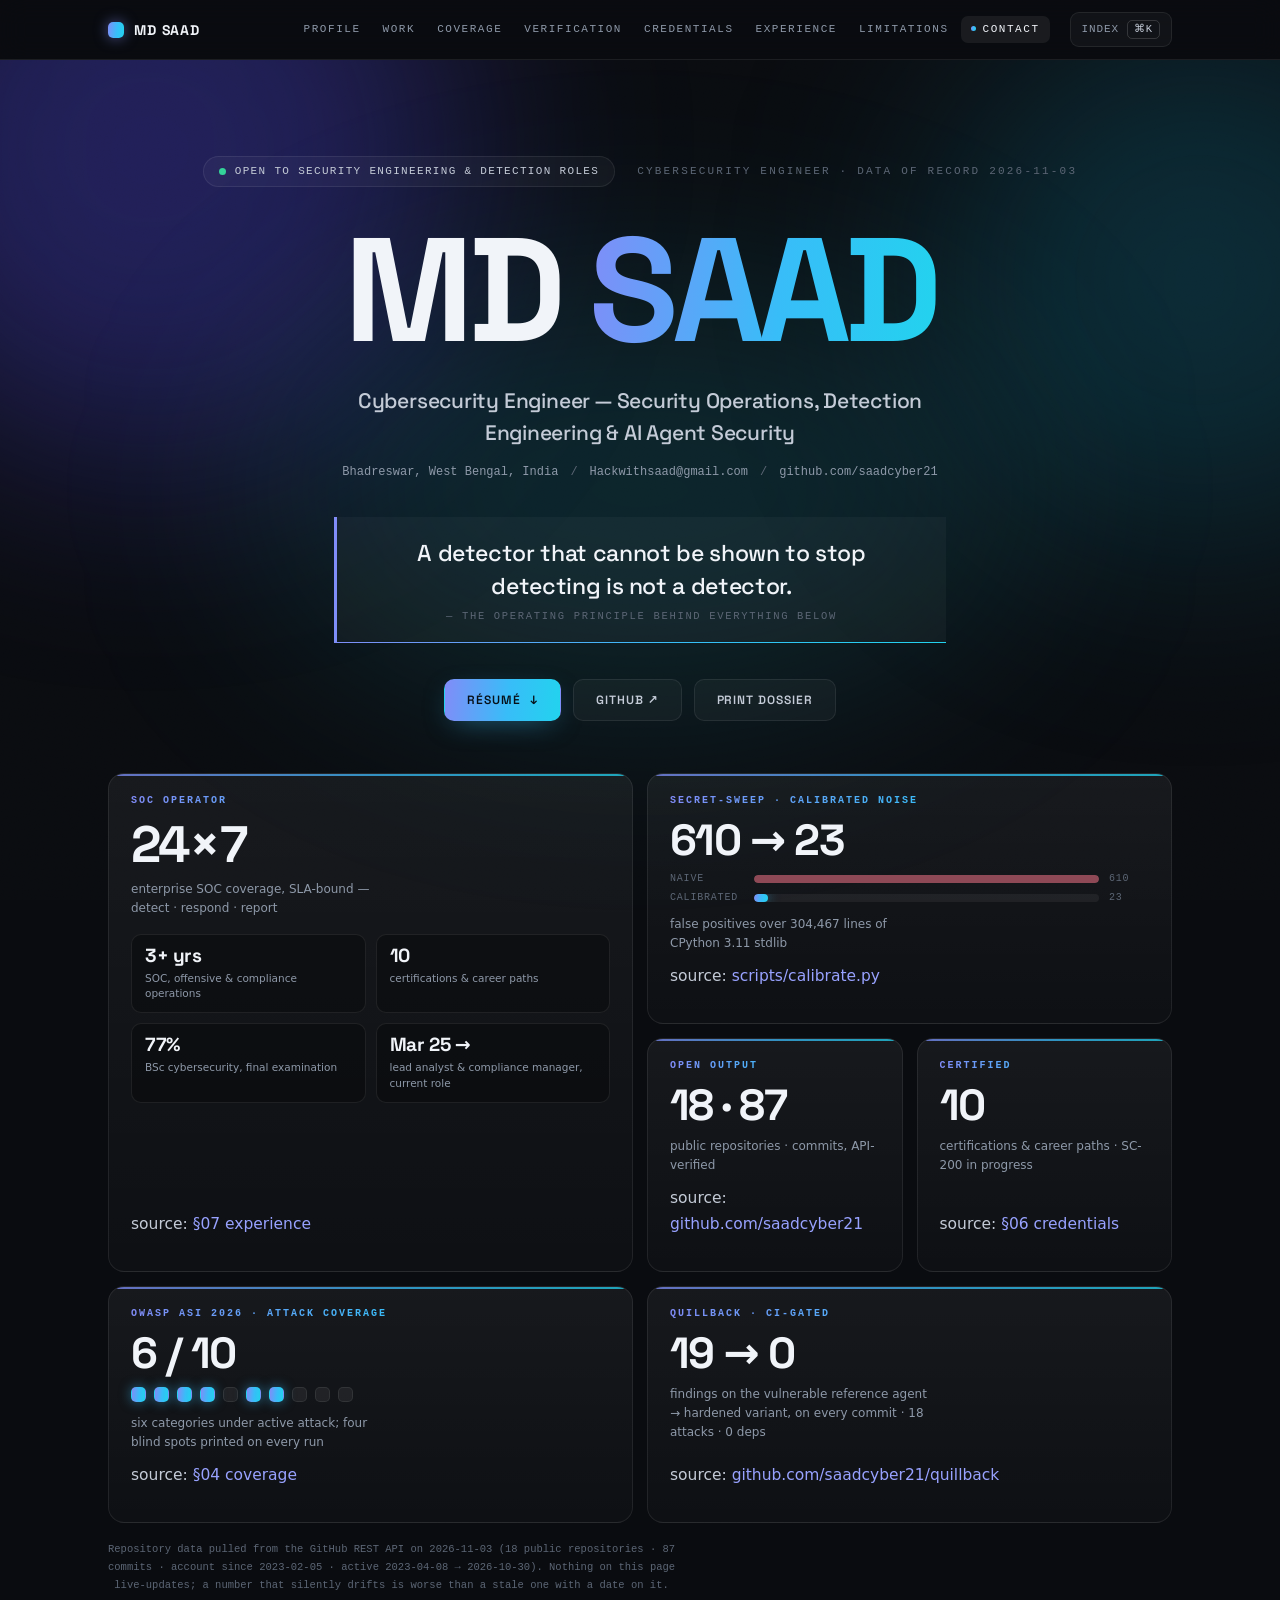
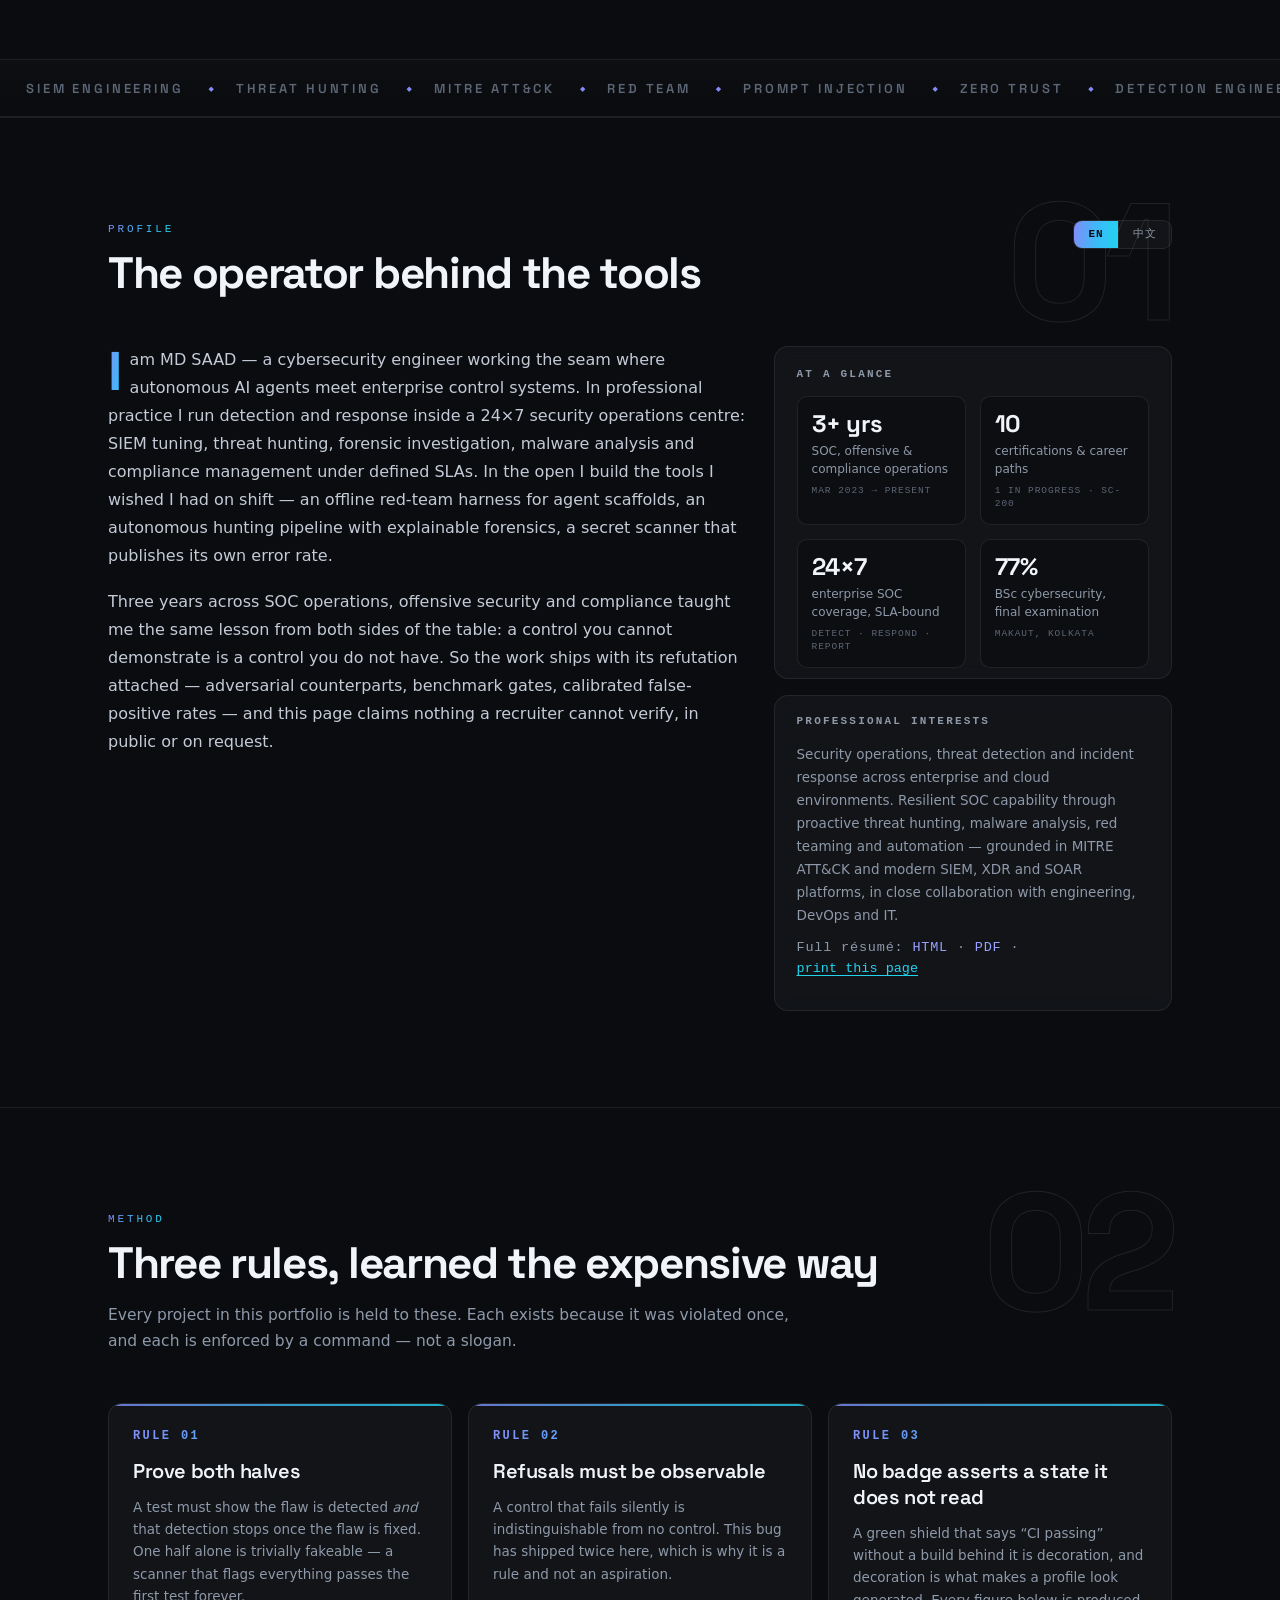
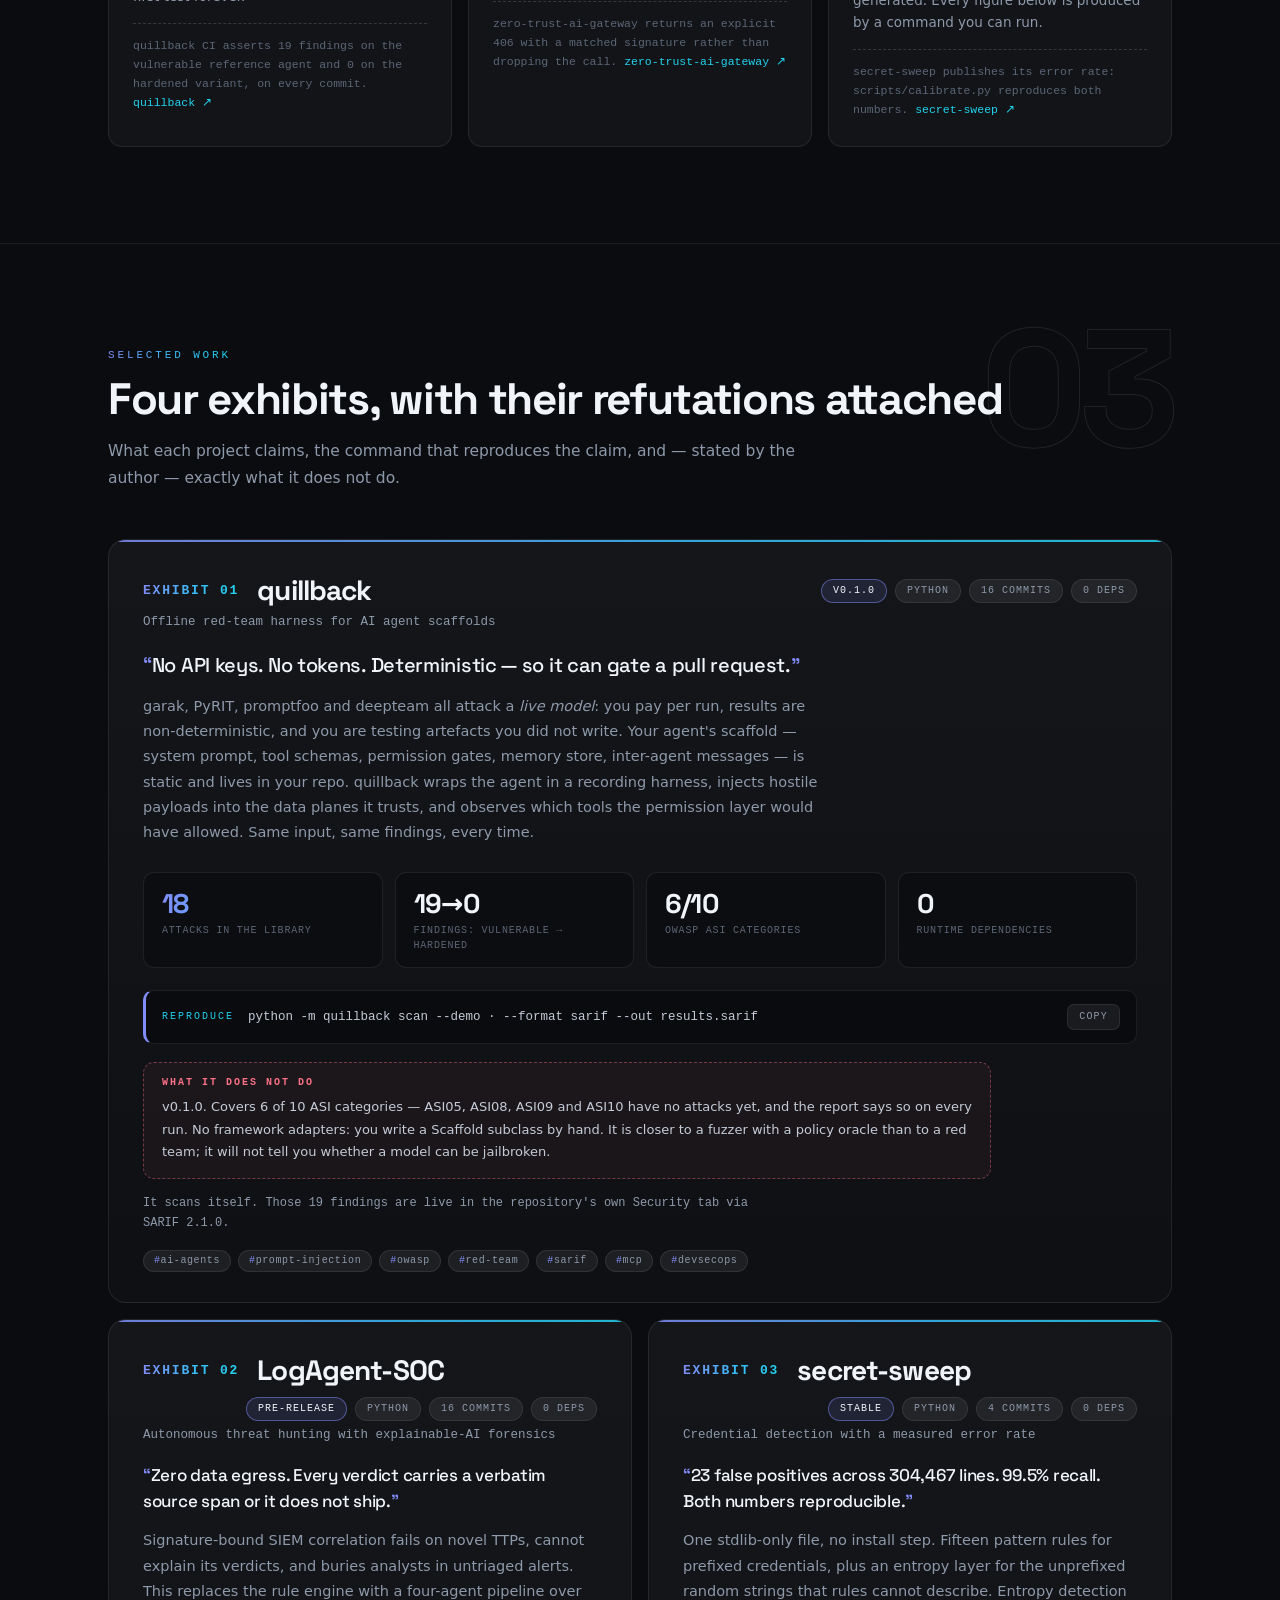
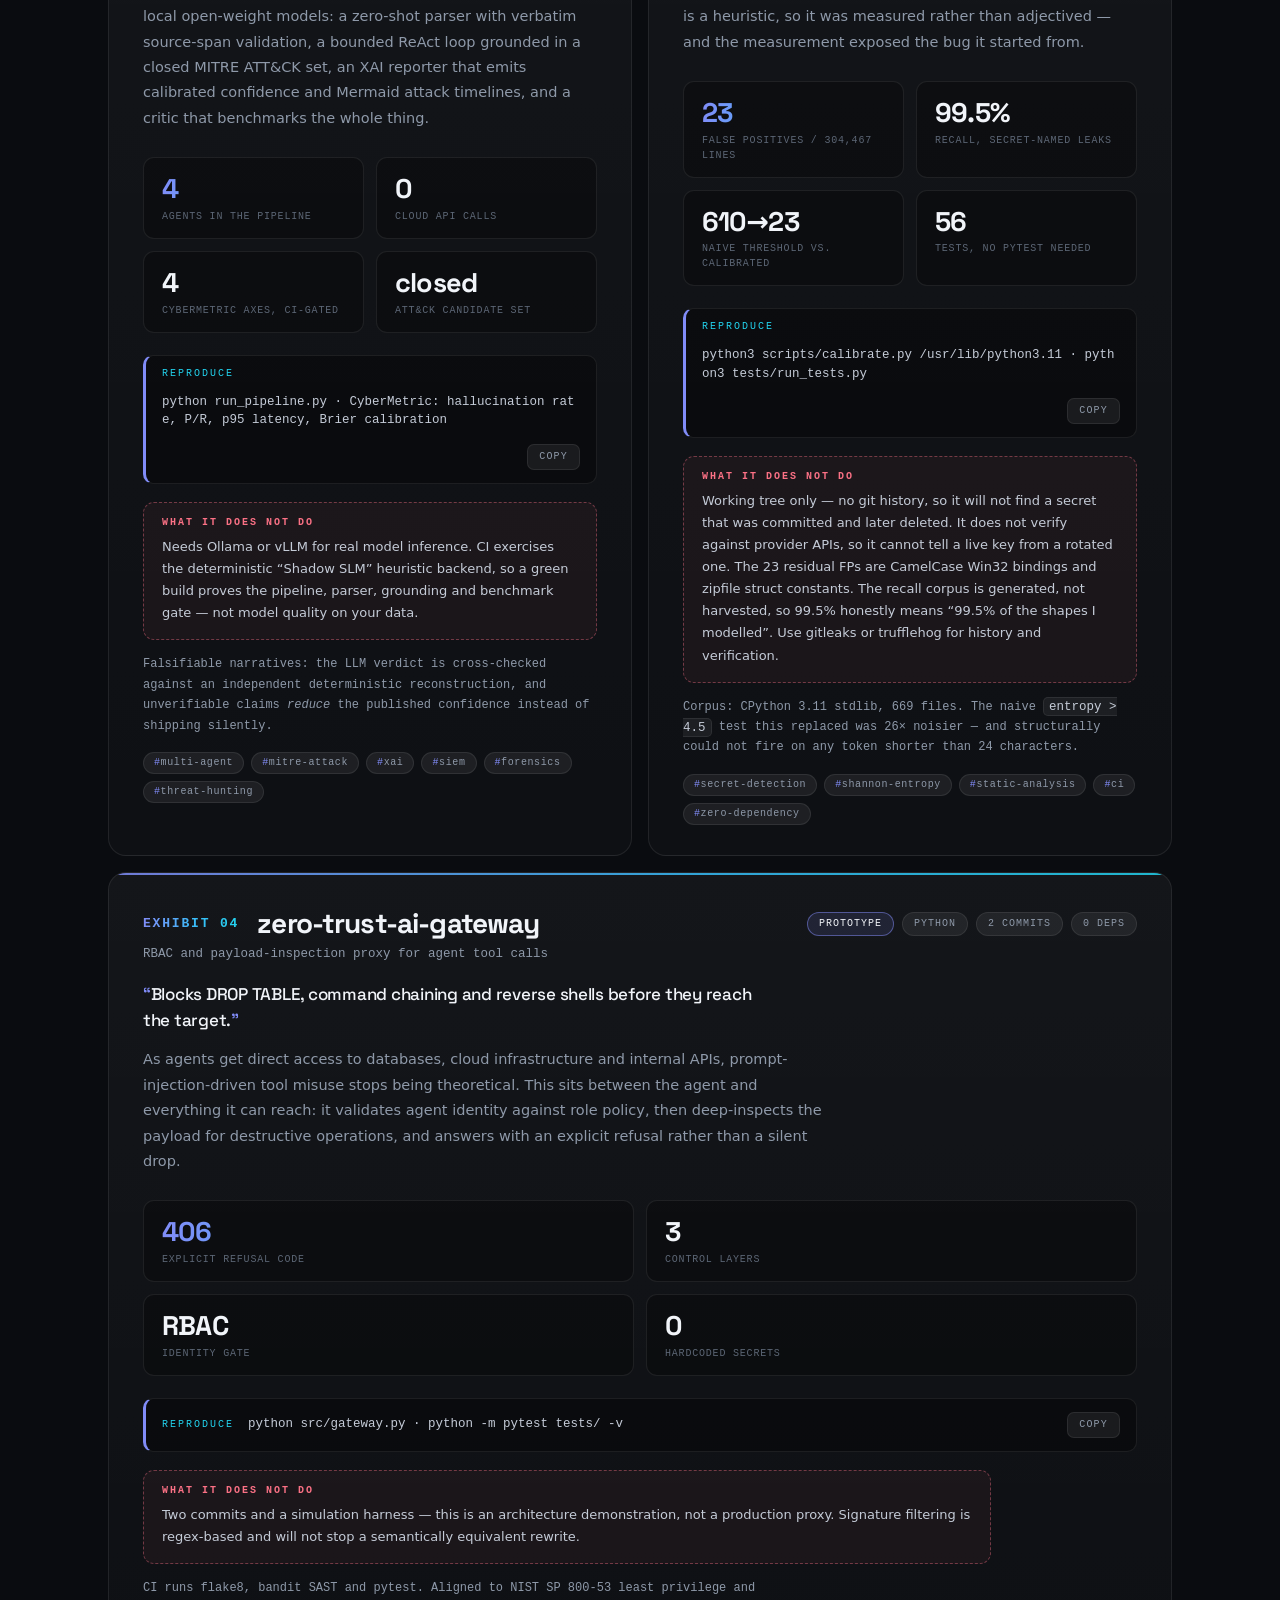
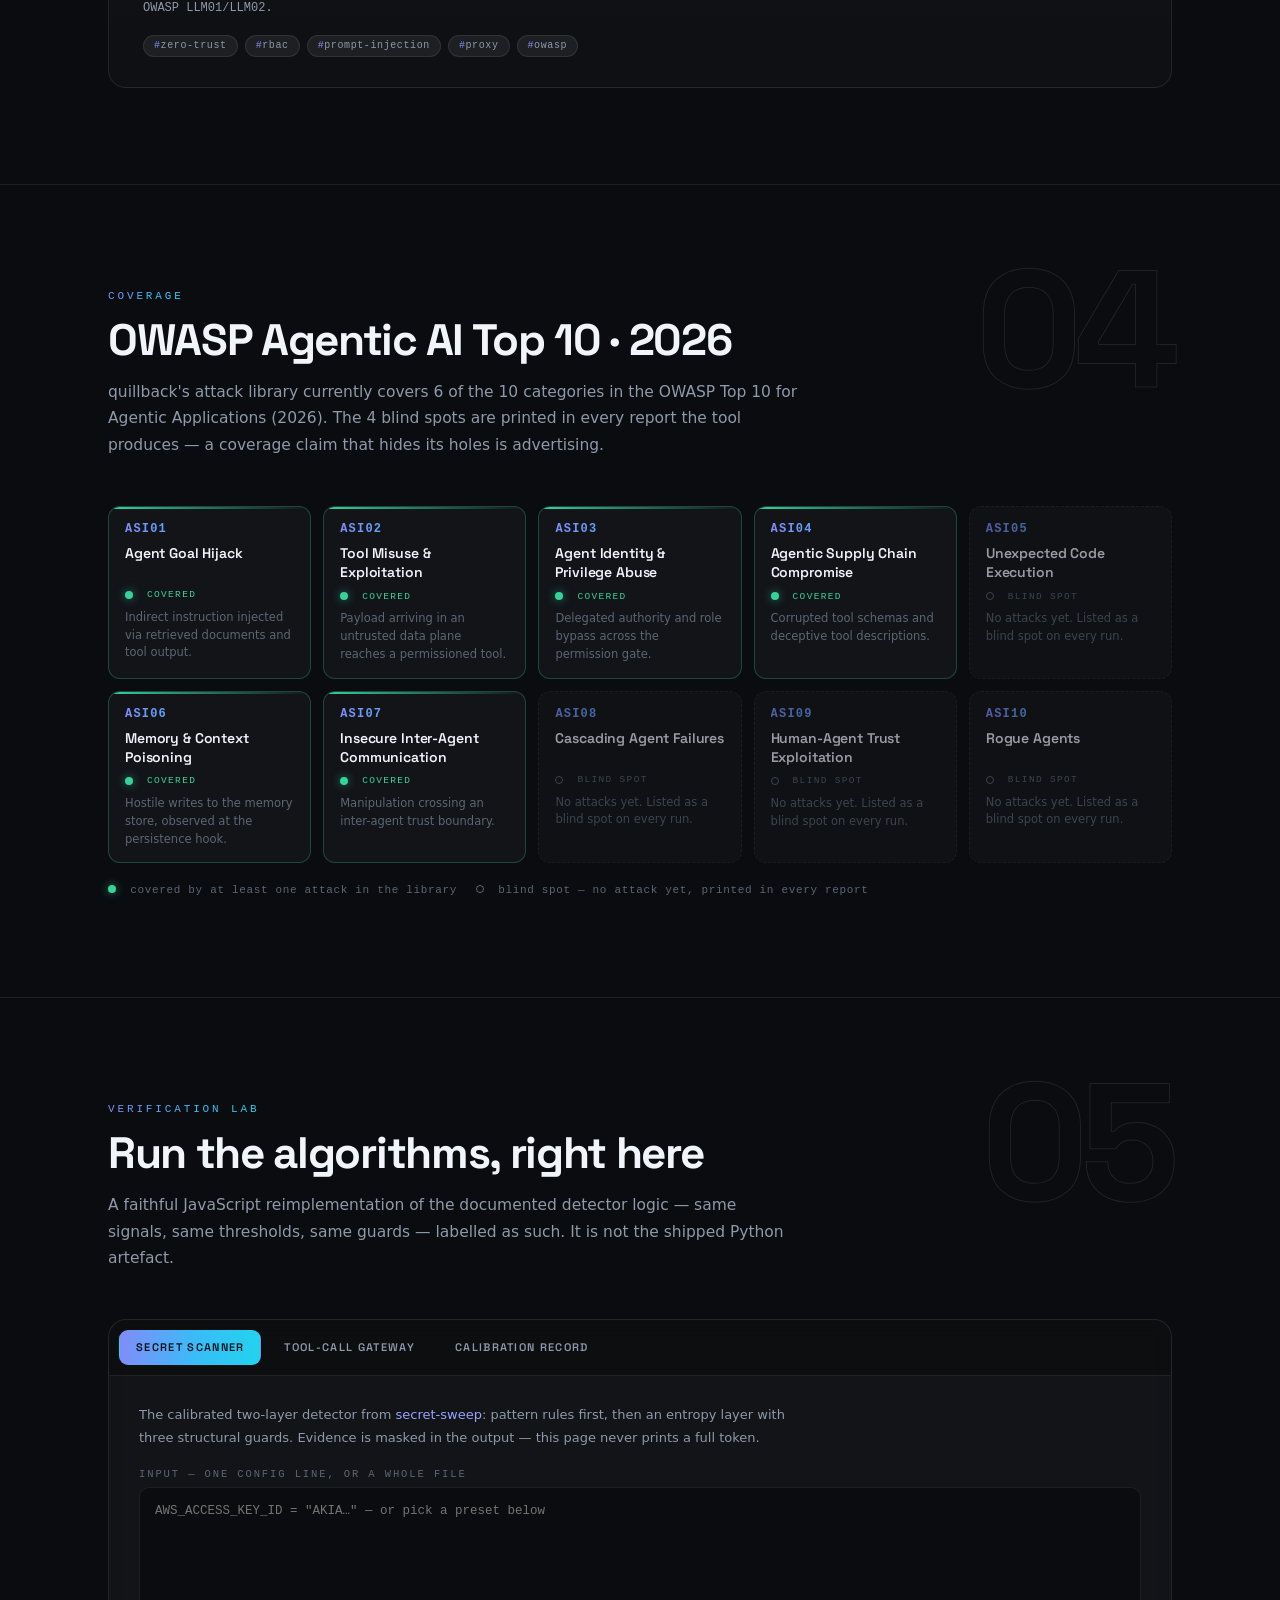
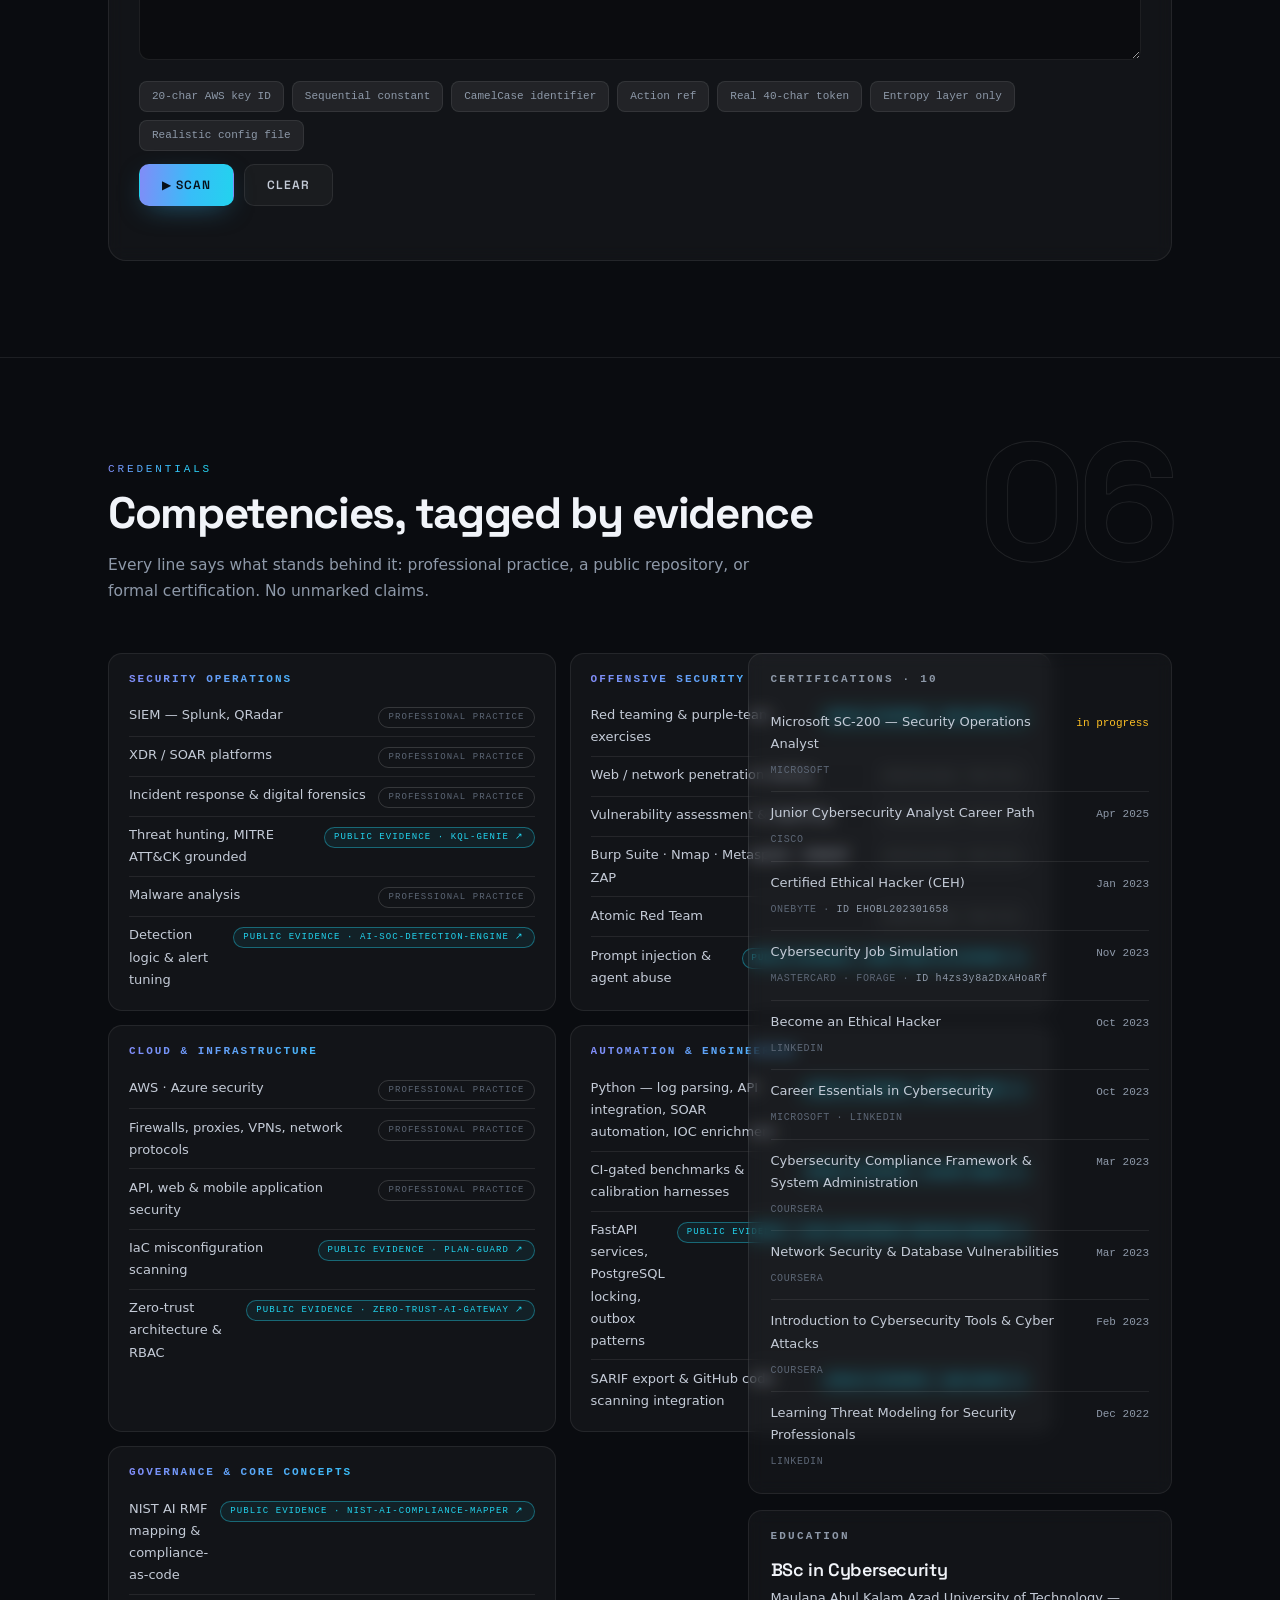
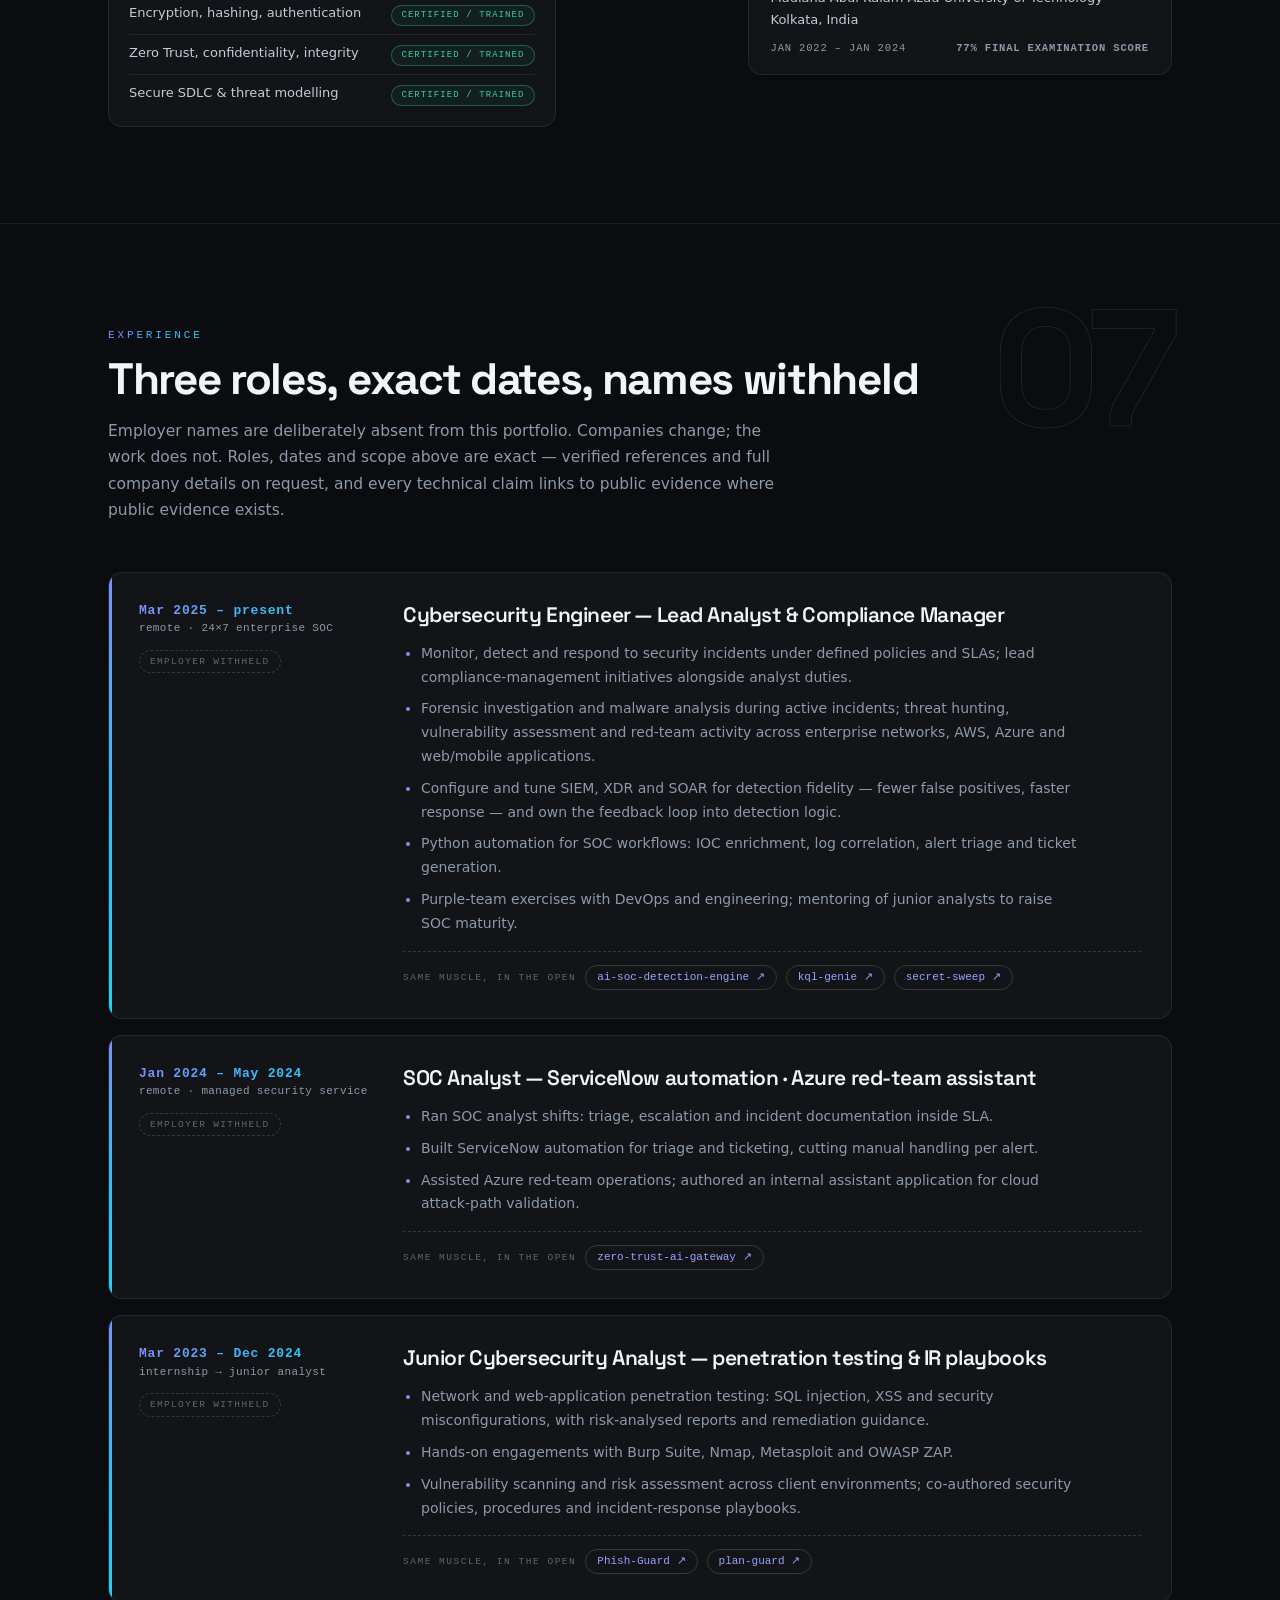
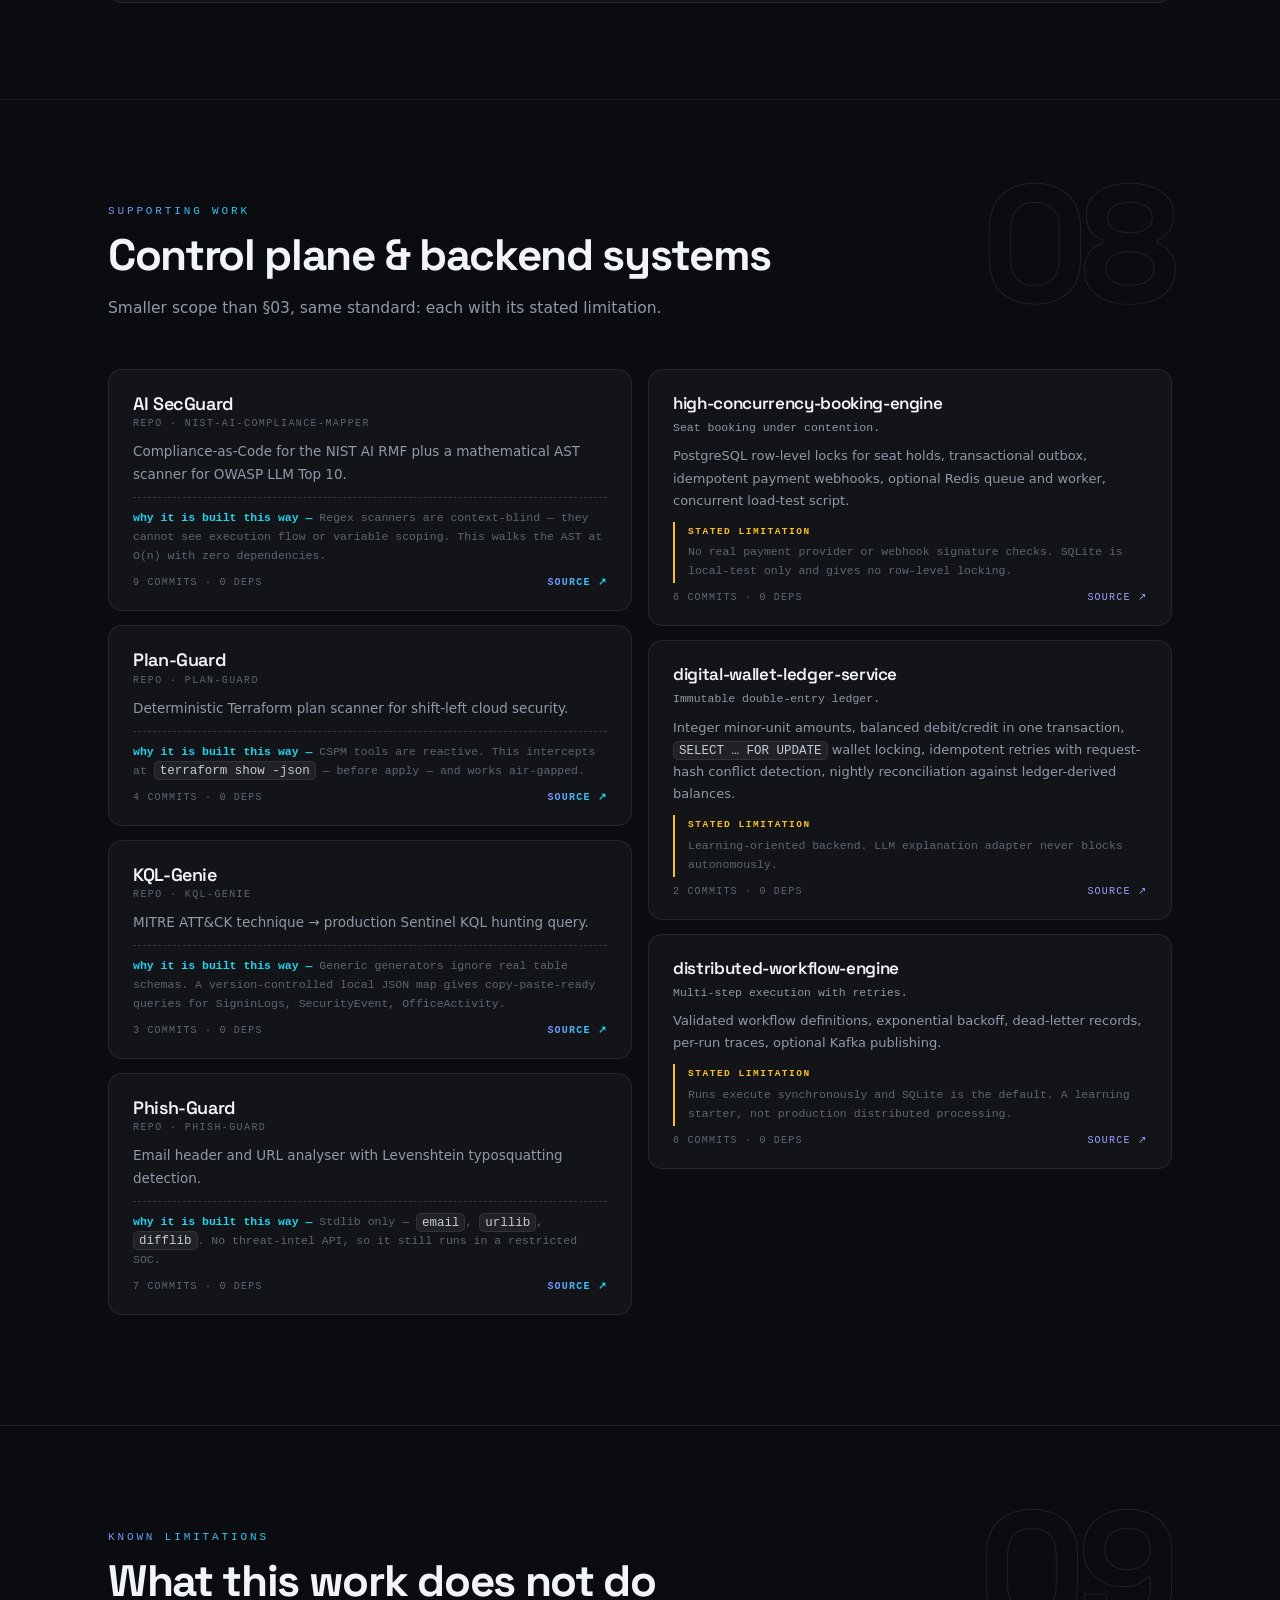
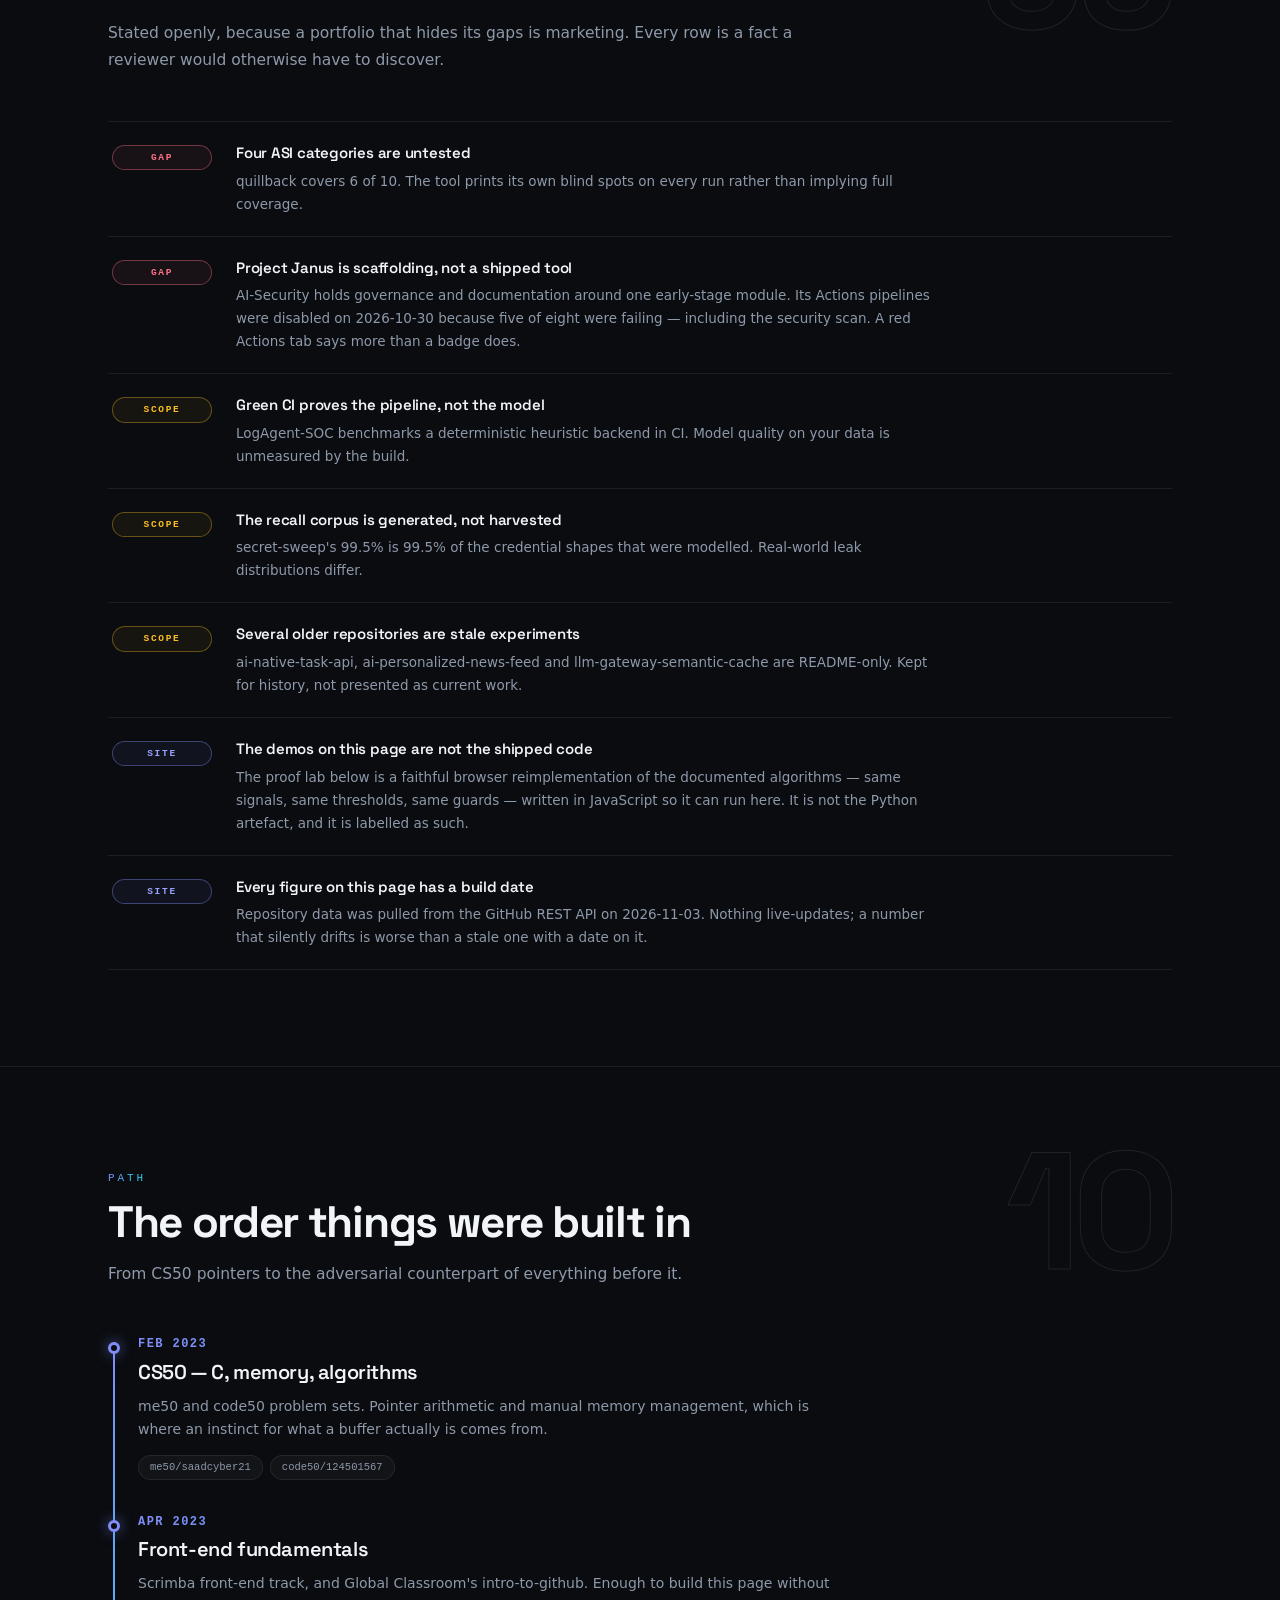
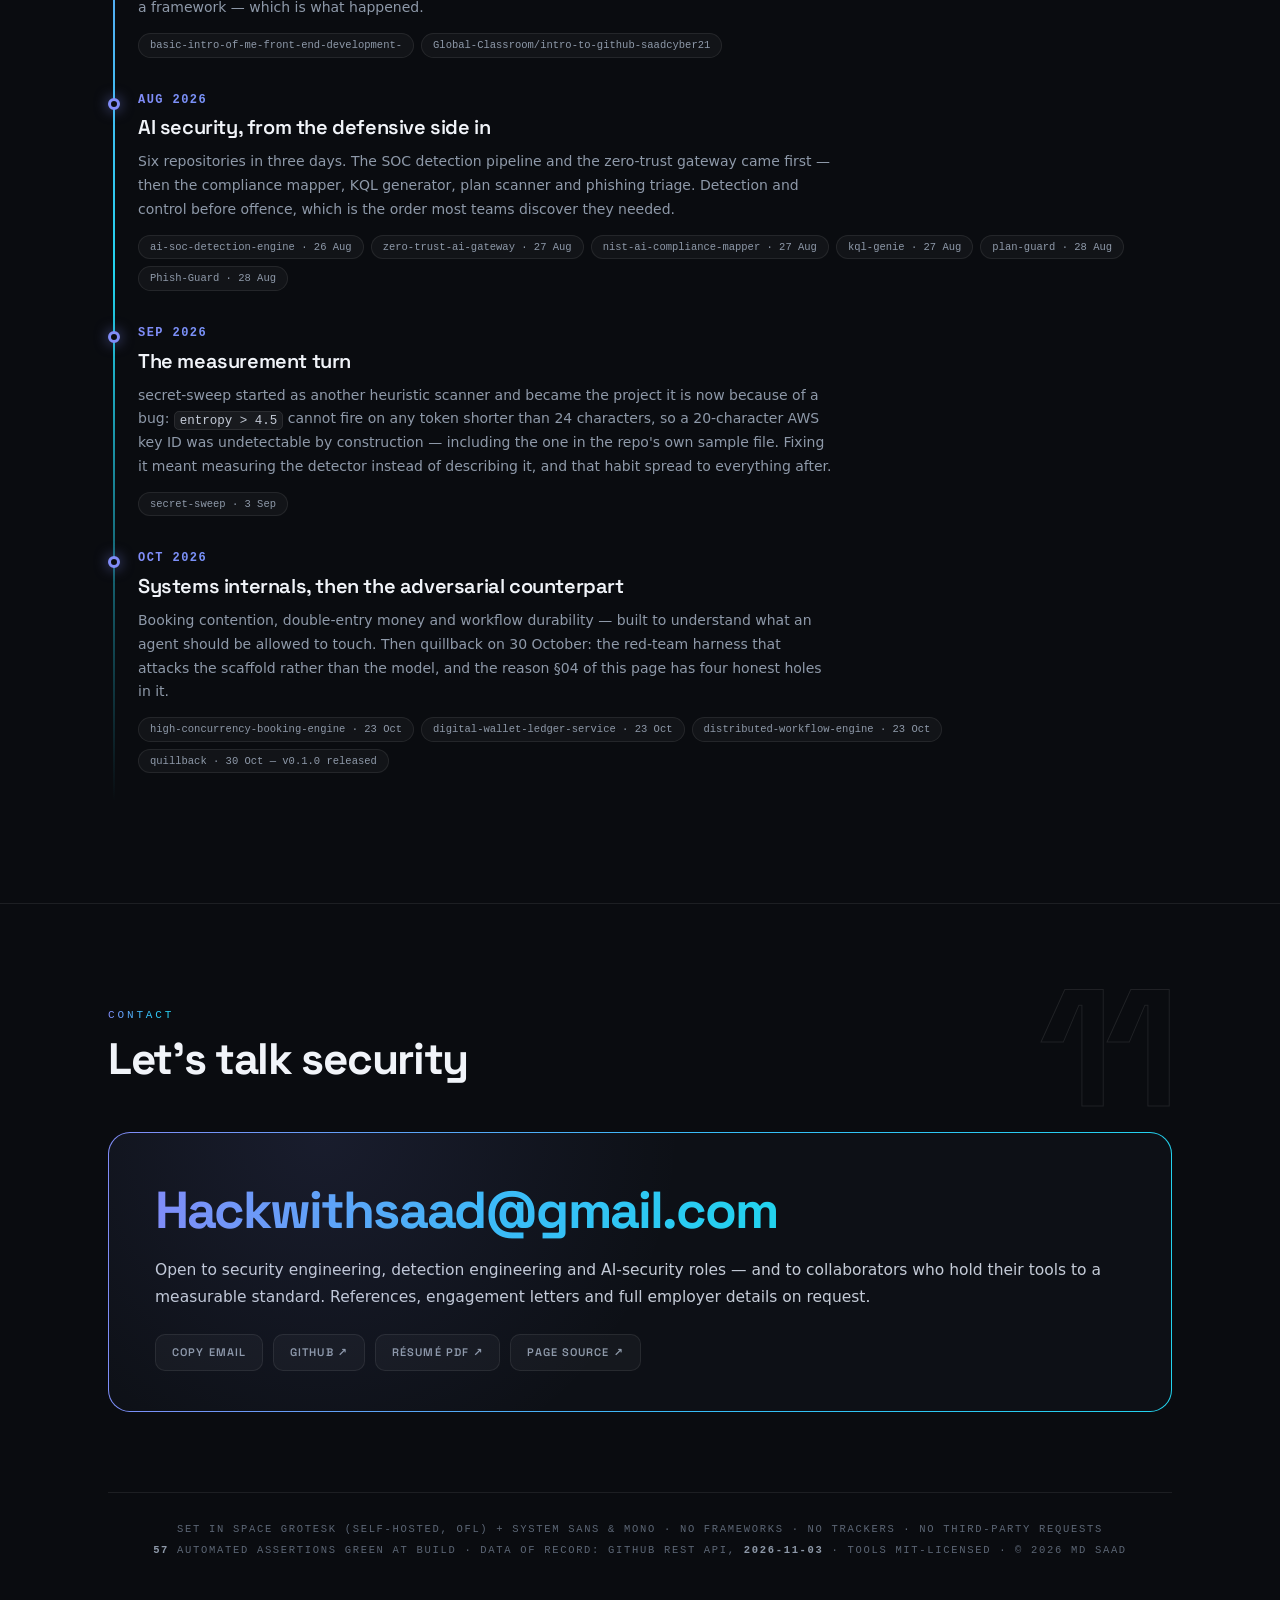
==== commit c3f74ab3: "v3: SaaS-style bento hybrid, dark by design Replaces the paper dossier with the current portfolio gr" ====
--- a/index.html
+++ b/index.html
@@ -3,113 +3,100 @@
 <head>
 <meta charset="utf-8">
 <meta name="viewport" content="width=device-width,initial-scale=1,viewport-fit=cover">
-<meta name="color-scheme" content="light dark">
-<title>MD SAAD — Cybersecurity Engineer · Dossier</title>
-<meta name="description" content="Professional dossier of MD SAAD, cybersecurity engineer: security operations, detection engineering and AI agent security. Every claim links to the command or corpus that reproduces it.">
+<meta name="color-scheme" content="dark">
+<title>MD SAAD — Cybersecurity Engineer · AI Agent Security</title>
+<meta name="description" content="MD SAAD — cybersecurity engineer: security operations, detection engineering and AI agent security. Evidence over adjectives: every claim links to what reproduces it.">
 <meta name="author" content="MD SAAD">
 <meta name="keywords" content="cybersecurity engineer, SOC analyst, detection engineering, AI agent security, red team, MD SAAD, saadcyber21">
 <meta name="robots" content="index,follow">
 <link rel="canonical" href="https://saadcyber21.github.io/">
 <meta property="og:type" content="profile">
-<meta property="og:title" content="MD SAAD — Cybersecurity Engineer · Dossier">
-<meta property="og:description" content="Security operations, detection engineering and AI agent security. Evidence over adjectives: every claim on this page links to what reproduces it.">
+<meta property="og:title" content="MD SAAD — Cybersecurity Engineer · AI Agent Security">
+<meta property="og:description" content="Security operations, detection engineering and AI agent security. Every claim on this page links to the command or corpus that reproduces it.">
 <meta property="og:url" content="https://saadcyber21.github.io/">
 <meta property="og:image" content="https://avatars.githubusercontent.com/u/124501567?v=4&size=512">
 <meta name="twitter:card" content="summary">
-<link rel="icon" href="data:image/svg+xml,%3Csvg xmlns='http://www.w3.org/2000/svg' viewBox='0 0 32 32'%3E%3Crect width='32' height='32' fill='%23F7F4EE'/%3E%3Ccircle cx='16' cy='16' r='12' fill='none' stroke='%238E1F2F' stroke-width='1.5'/%3E%3Ccircle cx='16' cy='16' r='9.5' fill='none' stroke='%238E1F2F' stroke-width='.75'/%3E%3Ctext x='16' y='20.5' font-family='Georgia,serif' font-size='11' text-anchor='middle' fill='%238E1F2F'%3EMS%3C/text%3E%3C/svg%3E">
+<link rel="icon" href="data:image/svg+xml,%3Csvg xmlns='http://www.w3.org/2000/svg' viewBox='0 0 32 32'%3E%3Crect width='32' height='32' rx='8' fill='%230A0C10'/%3E%3Cpath d='M8 22 L16 9 L24 22' fill='none' stroke='url(%23g)' stroke-width='2.6' stroke-linecap='round' stroke-linejoin='round'/%3E%3Cdefs%3E%3ClinearGradient id='g' x1='0' y1='0' x2='1' y2='1'%3E%3Cstop offset='0' stop-color='%23818CF8'/%3E%3Cstop offset='1' stop-color='%2322D3EE'/%3E%3C/linearGradient%3E%3C/defs%3E%3C/svg%3E">
+<link rel="preload" href="assets/space-grotesk-var.woff2" as="font" type="font/woff2" crossorigin>
 <link rel="stylesheet" href="styles.css">
 <script>document.documentElement.className="js";</script>
 </head>
 <body>
 
 <a class="skip" href="#profile">Skip to content</a>
-
-<!-- ═══ header ═══════════════════════════════════════════════════════ -->
+<div class="grain" aria-hidden="true"></div>
+
+<!-- ═══ header ══════════════════════════════════════════════════════ -->
 <header id="hdr">
   <div class="hwrap">
-    <a class="brand" href="#masthead" aria-label="MD SAAD — top of page">MD&nbspSAAD</a>
+    <a class="brand" href="#masthead" aria-label="MD SAAD — top of page">
+      <span class="bmark" aria-hidden="true"></span>MD&nbsp;SAAD
+    </a>
     <nav id="nav" aria-label="Sections"></nav>
-    <button id="palBtn" type="button" aria-label="Open command palette">
-      <span class="palhint">index</span><kbd>⌘K</kbd>
-    </button>
+    <div class="hact">
+      <button id="palBtn" type="button" aria-label="Open command palette">
+        <span class="palhint">index</span><kbd>⌘K</kbd>
+      </button>
+    </div>
   </div>
 </header>
 
 <main>
 
-<!-- ═══ masthead ═════════════════════════════════════════════════════ -->
-<section id="masthead" aria-label="Masthead">
-  <div class="wrap mast">
-    <div class="mast-rule" aria-hidden="true"></div>
-    <div class="mast-grid">
-      <div class="mast-main">
-        <p class="mast-kicker">Professional dossier · <span id="mastBuild"></span></p>
-        <h1 class="mast-name">MD&nbsp;SAAD</h1>
-        <p class="mast-title" id="mastTitle"></p>
-        <p class="mast-meta">
-          <span id="mastLoc"></span><i aria-hidden="true">·</i>
-          <a id="mastMail" href="mailto:Hackwithsaad@gmail.com"></a><i aria-hidden="true">·</i>
-          <a href="https://github.com/saadcyber21" target="_blank" rel="noopener noreferrer">github.com/saadcyber21</a>
-        </p>
-        <blockquote class="epigraph">
-          <p id="epigraphText"></p>
-          <footer>— operating principle, applied to every project below</footer>
-        </blockquote>
-        <div class="mast-actions">
-          <a class="btn primary" href="resume.pdf" target="_blank" rel="noopener">Résumé <span class="ar" aria-hidden="true">↓</span></a>
-          <a class="btn" href="https://github.com/saadcyber21" target="_blank" rel="noopener">GitHub</a>
-          <button class="btn" id="printBtn" type="button">Print dossier</button>
-        </div>
-      </div>
-      <div class="mast-seal" aria-hidden="true">
-        <svg viewBox="0 0 200 200" role="presentation">
-          <defs>
-            <path id="sealTop" d="M 100,100 m -72,0 a 72,72 0 1,1 144,0"/>
-            <path id="sealBot" d="M 100,100 m -72,0 a 72,72 0 1,0 144,0"/>
-          </defs>
-          <circle cx="100" cy="100" r="88" fill="none" stroke="currentColor" stroke-width="2"/>
-          <circle cx="100" cy="100" r="82" fill="none" stroke="currentColor" stroke-width="0.75"/>
-          <circle cx="100" cy="100" r="56" fill="none" stroke="currentColor" stroke-width="0.75"/>
-          <text font-size="12.2" letter-spacing="3" fill="currentColor">
-            <textPath href="#sealTop" startOffset="50%" text-anchor="middle">EVIDENCE OVER ADJECTIVES</textPath>
-          </text>
-          <text font-size="12.2" letter-spacing="3" fill="currentColor">
-            <textPath href="#sealBot" startOffset="50%" text-anchor="middle">MD SAAD · MMXXVI</textPath>
-          </text>
-          <text x="100" y="109" text-anchor="middle" font-size="30" letter-spacing="2" fill="currentColor" style="font-family:var(--serif)">MS</text>
-          <line x1="66" y1="100" x2="80" y2="100" stroke="currentColor" stroke-width="0.75"/>
-          <line x1="120" y1="100" x2="134" y2="100" stroke="currentColor" stroke-width="0.75"/>
-        </svg>
-      </div>
-    </div>
-    <div class="strip" id="evStrip" aria-label="Key figures, with sources"></div>
+<!-- ═══ hero ═════════════════════════════════════════════════════════ -->
+<section id="masthead" class="hero" aria-label="Introduction">
+  <div class="aurora" aria-hidden="true"><i class="a1"></i><i class="a2"></i><i class="a3"></i></div>
+  <div class="wrap hero-wrap hero-center">
+    <div class="hero-top">
+      <p class="pill"><span class="dotp" aria-hidden="true"></span>open to security engineering &amp; detection roles</p>
+      <p class="hero-kicker">cybersecurity engineer · <span id="mastBuild"></span></p>
+    </div>
+    <h1 class="hero-name">MD&nbsp;<span class="grad">SAAD</span></h1>
+    <p class="hero-role" id="mastTitle"></p>
+    <p class="hero-meta">
+      <span id="mastLoc"></span><i aria-hidden="true">/</i>
+      <a id="mastMail" href="mailto:Hackwithsaad@gmail.com"></a><i aria-hidden="true">/</i>
+      <a href="https://github.com/saadcyber21" target="_blank" rel="noopener noreferrer">github.com/saadcyber21</a>
+    </p>
+    <blockquote class="hero-thesis">
+      <p id="epigraphText"></p>
+      <footer>— the operating principle behind everything below</footer>
+    </blockquote>
+    <div class="hero-cta">
+      <a class="btn grad-btn" href="resume.pdf" target="_blank" rel="noopener">Résumé <span class="ar" aria-hidden="true">↓</span></a>
+      <a class="btn ghost-btn" href="https://github.com/saadcyber21" target="_blank" rel="noopener">GitHub ↗</a>
+      <button class="btn ghost-btn" id="printBtn" type="button">Print dossier</button>
+    </div>
+    <div class="bento" id="bento" aria-label="Career dashboard — key figures, each with its source"></div>
     <p class="prov" id="mastProv"></p>
   </div>
+  <div class="marquee" aria-hidden="true"><div class="mq-track" id="mqTrack"></div></div>
 </section>
 
 <!-- ═══ §01 profile ══════════════════════════════════════════════════ -->
 <section id="profile" aria-labelledby="profile-h">
   <div class="wrap">
     <div class="sechead rv">
-      <p class="kicker">§ 01</p>
-      <h2 id="profile-h">Profile</h2>
+      <span class="ghost" aria-hidden="true">01</span>
+      <p class="kicker">profile</p>
+      <h2 id="profile-h">The operator behind the tools</h2>
       <div class="langsw" role="group" aria-label="Introduction language">
         <button type="button" id="langEn" class="on">EN</button>
         <button type="button" id="langZh">中文</button>
       </div>
     </div>
     <div class="profile-grid">
-      <div class="rv">
-        <div class="prose" id="dosIntro"></div>
-        <h3 class="subhead" id="dosIntLabel"></h3>
-        <p class="body" id="dosInterests"></p>
-      </div>
+      <div class="prose rv" id="dosIntro"></div>
       <aside class="rv" aria-label="At a glance">
-        <h3 class="subhead">At a glance</h3>
-        <div class="glance" id="glance"></div>
-        <div class="aside-note">
-          <p>Full two-page résumé: <a href="resume.html">HTML</a> · <a href="resume.pdf">PDF</a>.<br>
-          Printable version of this dossier: <button type="button" class="linkbtn" id="printBtn2">print</button>.</p>
+        <div class="glass glance-card">
+          <h3 class="subhead">At a glance</h3>
+          <div class="glance" id="glance"></div>
+        </div>
+        <div class="glass note-card">
+          <h3 class="subhead" id="dosIntLabel"></h3>
+          <p id="dosInterests"></p>
+          <p class="notelink">Full résumé: <a href="resume.html">HTML</a> · <a href="resume.pdf">PDF</a> ·
+          <button type="button" class="linkbtn" id="printBtn2">print this page</button></p>
         </div>
       </aside>
     </div>
@@ -120,10 +107,11 @@
 <section id="method" aria-labelledby="method-h">
   <div class="wrap">
     <div class="sechead rv">
-      <p class="kicker">§ 02</p>
-      <h2 id="method-h">Method</h2>
-      <p class="lede">Three rules every project in this dossier is held to. Each one exists because
-      it was learned the expensive way, and each is enforced by a command, not a slogan.</p>
+      <span class="ghost" aria-hidden="true">02</span>
+      <p class="kicker">method</p>
+      <h2 id="method-h">Three rules, learned the expensive way</h2>
+      <p class="lede">Every project in this portfolio is held to these. Each exists because it was
+      violated once, and each is enforced by a command — not a slogan.</p>
     </div>
     <div class="maxims" id="principles"></div>
   </div>
@@ -133,10 +121,11 @@
 <section id="work" aria-labelledby="work-h">
   <div class="wrap">
     <div class="sechead rv">
-      <p class="kicker">§ 03</p>
-      <h2 id="work-h">Selected work</h2>
-      <p class="lede">Four projects, presented as exhibits: what each claims, how the claim is
-      reproduced, and — stated by the author — what it does not do.</p>
+      <span class="ghost" aria-hidden="true">03</span>
+      <p class="kicker">selected work</p>
+      <h2 id="work-h">Four exhibits, with their refutations attached</h2>
+      <p class="lede">What each project claims, the command that reproduces the claim, and — stated by
+      the author — exactly what it does not do.</p>
     </div>
     <div id="dossiers"></div>
   </div>
@@ -146,35 +135,28 @@
 <section id="coverage" aria-labelledby="coverage-h">
   <div class="wrap">
     <div class="sechead rv">
-      <p class="kicker">§ 04</p>
-      <h2 id="coverage-h">Coverage — OWASP Agentic AI Top 10 (2026)</h2>
+      <span class="ghost" aria-hidden="true">04</span>
+      <p class="kicker">coverage</p>
+      <h2 id="coverage-h">OWASP Agentic AI Top 10 · 2026</h2>
       <p class="lede" id="covLede"></p>
     </div>
-    <div class="rv">
-      <table class="covtable" id="asiTable" aria-describedby="coverage-h">
-        <thead><tr><th scope="col">ID</th><th scope="col">Category</th><th scope="col">Status</th><th scope="col">What is tested / what is missing</th></tr></thead>
-        <tbody id="asiBody"></tbody>
-      </table>
-      <p class="covlegend"><span class="dot cov"></span> covered by at least one attack in the library&emsp;
-      <span class="dot blind"></span> blind spot — no attack yet, printed in every report</p>
-    </div>
-  </div>
-</section>
-
-<p class="print-only labnote">The interactive verification lab (§05) is omitted in print —
-it only means something when you can run it. Live: https://saadcyber21.github.io/#verify</p>
+    <div class="covgrid rv" id="asiGrid" role="table" aria-labelledby="coverage-h"></div>
+    <p class="covlegend rv"><span class="dot cov"></span> covered by at least one attack in the library&emsp;
+    <span class="dot blind"></span> blind spot — no attack yet, printed in every report</p>
+  </div>
+</section>
 
 <!-- ═══ §05 verification ═════════════════════════════════════════════ -->
 <section id="verify" aria-labelledby="verify-h">
   <div class="wrap">
     <div class="sechead rv">
-      <p class="kicker">§ 05</p>
-      <h2 id="verify-h">Verification lab</h2>
-      <p class="lede">Run the algorithms in this browser. The lab is a faithful JavaScript
-      reimplementation of the documented detector logic — same signals, same thresholds, same
-      guards — and is labelled as such; it is not the shipped Python artefact.</p>
-    </div>
-    <div class="lab rv">
+      <span class="ghost" aria-hidden="true">05</span>
+      <p class="kicker">verification lab</p>
+      <h2 id="verify-h">Run the algorithms, right here</h2>
+      <p class="lede">A faithful JavaScript reimplementation of the documented detector logic — same
+      signals, same thresholds, same guards — labelled as such. It is not the shipped Python artefact.</p>
+    </div>
+    <div class="lab glass rv">
       <div class="tabs" role="tablist" aria-label="Verification demos">
         <button role="tab" id="t-secret" aria-controls="p-secret" aria-selected="true" class="on" type="button">Secret scanner</button>
         <button role="tab" id="t-gate" aria-controls="p-gate" aria-selected="false" type="button">Tool-call gateway</button>
@@ -188,8 +170,8 @@
         <textarea class="inp" id="secIn" rows="7" spellcheck="false"></textarea>
         <div class="presets" id="secPresets"></div>
         <div class="runrow">
-          <button class="btn primary" id="secRun" type="button">Scan</button>
-          <button class="btn quiet" id="secClear" type="button">Clear</button>
+          <button class="btn grad-btn" id="secRun" type="button">▶ Scan</button>
+          <button class="btn ghost-btn" id="secClear" type="button">Clear</button>
         </div>
         <ul class="findings" id="secOut" aria-live="polite"></ul>
         <div class="verdict" id="secVerdict" hidden></div>
@@ -200,13 +182,13 @@
         RBAC resolves the role, signature inspection reads the payload, and a refusal is explicit — a 406 with the matched signature — never a silent drop.</p>
         <div class="presets">
           <button class="pset" id="gwBenign" type="button">benign tool call</button>
-          <button class="pset warn" id="gwHostile" type="button">indirect prompt injection</button>
+          <button class="pset warn" id="gwHostile" type="button">⚠ indirect prompt injection</button>
           <button class="pset" id="gwEdit" type="button">edit payload</button>
         </div>
         <label class="fieldlabel" for="gwIn">Tool-call payload (JSON)</label>
         <textarea class="inp" id="gwIn" rows="11" spellcheck="false"></textarea>
         <div class="runrow">
-          <button class="btn primary" id="gwRun" type="button">Pass through gateway</button>
+          <button class="btn grad-btn" id="gwRun" type="button">Pass through gateway</button>
         </div>
         <div class="gwsplit">
           <div>
@@ -225,18 +207,12 @@
         <code>python3 scripts/calibrate.py</code> against <span id="calibCorpus"></span> —
         <b id="calibFiles"></b> files, <b id="calibLines"></b> lines — and re-produced in CI on every commit.</p>
         <div class="calibgrid">
-          <div class="calibcard">
-            <p class="cl-k">610 → 23</p>
-            <p class="cl-l">lines flagged on the corpus by the naive <code>entropy &gt; 4.5</code> test versus the calibrated detector — 26× less noise, and the naive test still missed real credentials.</p>
-          </div>
-          <div class="calibcard">
-            <p class="cl-k">0.0076%</p>
-            <p class="cl-l">false-positive rate (23 of 304,467 lines). A detector that cries wolf gets switched off within a week; this one is CI-usable.</p>
-          </div>
-          <div class="calibcard">
-            <p class="cl-k">&lt; 24 chars</p>
-            <p class="cl-l">the structural blind spot that started the project: <code>entropy &gt; 4.5</code> cannot fire below 24 characters, so a 20-character AWS key ID was undetectable by construction.</p>
-          </div>
+          <div class="calibcard glass"><p class="cl-k">610 → 23</p>
+            <p class="cl-l">lines flagged on the corpus by the naive <code>entropy &gt; 4.5</code> test versus the calibrated detector — 26× less noise, and the naive test still missed real credentials.</p></div>
+          <div class="calibcard glass"><p class="cl-k">0.0076%</p>
+            <p class="cl-l">false-positive rate (23 of 304,467 lines). A detector that cries wolf gets switched off within a week; this one is CI-usable.</p></div>
+          <div class="calibcard glass"><p class="cl-k">&lt; 24 chars</p>
+            <p class="cl-l">the structural blind spot that started the project: <code>entropy &gt; 4.5</code> cannot fire below 24 characters, so a 20-character AWS key ID was undetectable by construction.</p></div>
         </div>
         <h4 class="paneh">Measured recall — planted-secret corpora</h4>
         <ul class="recall" id="recallList"></ul>
@@ -250,21 +226,25 @@
 <section id="credentials" aria-labelledby="credentials-h">
   <div class="wrap">
     <div class="sechead rv">
-      <p class="kicker">§ 06</p>
-      <h2 id="credentials-h">Credentials</h2>
-      <p class="lede">Competencies are tagged by the kind of evidence behind each: professional
-      practice, a public repository, or formal certification. No unmarked claims.</p>
+      <span class="ghost" aria-hidden="true">06</span>
+      <p class="kicker">credentials</p>
+      <h2 id="credentials-h">Competencies, tagged by evidence</h2>
+      <p class="lede">Every line says what stands behind it: professional practice, a public
+      repository, or formal certification. No unmarked claims.</p>
     </div>
     <div class="credgrid">
       <div class="rv">
-        <h3 class="subhead">Competencies</h3>
         <div class="skgrid" id="skills"></div>
       </div>
       <div class="rv">
-        <h3 class="subhead">Certifications · <span id="certCount"></span></h3>
-        <ul class="certlist" id="certs"></ul>
-        <h3 class="subhead">Education</h3>
-        <div class="edubox" id="edu"></div>
+        <div class="glass cert-card">
+          <h3 class="subhead">Certifications · <span id="certCount"></span></h3>
+          <ul class="certlist" id="certs"></ul>
+        </div>
+        <div class="glass edu-card">
+          <h3 class="subhead">Education</h3>
+          <div class="edubox" id="edu"></div>
+        </div>
       </div>
     </div>
   </div>
@@ -274,8 +254,9 @@
 <section id="experience" aria-labelledby="experience-h">
   <div class="wrap">
     <div class="sechead rv">
-      <p class="kicker">§ 07</p>
-      <h2 id="experience-h">Experience</h2>
+      <span class="ghost" aria-hidden="true">07</span>
+      <p class="kicker">experience</p>
+      <h2 id="experience-h">Three roles, exact dates, names withheld</h2>
       <p class="lede" id="expNote"></p>
     </div>
     <div class="xlist" id="xlist"></div>
@@ -286,20 +267,14 @@
 <section id="support" aria-labelledby="support-h">
   <div class="wrap">
     <div class="sechead rv">
-      <p class="kicker">§ 08</p>
-      <h2 id="support-h">Supporting work</h2>
-      <p class="lede">Detection-and-control tooling and backend systems, each with its stated
-      limitation. Smaller scope than §03; same standard.</p>
+      <span class="ghost" aria-hidden="true">08</span>
+      <p class="kicker">supporting work</p>
+      <h2 id="support-h">Control plane &amp; backend systems</h2>
+      <p class="lede">Smaller scope than §03, same standard: each with its stated limitation.</p>
     </div>
     <div class="supgrid">
-      <div class="rv">
-        <h3 class="subhead">Control plane &amp; detection engineering</h3>
-        <div id="controls"></div>
-      </div>
-      <div class="rv">
-        <h3 class="subhead">Backend systems</h3>
-        <div id="systems"></div>
-      </div>
+      <div class="rv" id="controls"></div>
+      <div class="rv" id="systems"></div>
     </div>
   </div>
 </section>
@@ -308,10 +283,11 @@
 <section id="ledger" aria-labelledby="ledger-h">
   <div class="wrap">
     <div class="sechead rv">
-      <p class="kicker">§ 09</p>
-      <h2 id="ledger-h">Known limitations</h2>
-      <p class="lede">Stated openly, because a portfolio that hides its gaps is marketing.
-      Every row is a fact about this work that a reviewer would otherwise have to discover.</p>
+      <span class="ghost" aria-hidden="true">09</span>
+      <p class="kicker">known limitations</p>
+      <h2 id="ledger-h">What this work does not do</h2>
+      <p class="lede">Stated openly, because a portfolio that hides its gaps is marketing. Every row
+      is a fact a reviewer would otherwise have to discover.</p>
     </div>
     <div class="led" id="ledgerList"></div>
   </div>
@@ -321,10 +297,10 @@
 <section id="path" aria-labelledby="path-h">
   <div class="wrap">
     <div class="sechead rv">
-      <p class="kicker">§ 10</p>
-      <h2 id="path-h">Path</h2>
-      <p class="lede">The order things were built in, and why — from CS50 to the adversarial
-      counterpart of everything before it.</p>
+      <span class="ghost" aria-hidden="true">10</span>
+      <p class="kicker">path</p>
+      <h2 id="path-h">The order things were built in</h2>
+      <p class="lede">From CS50 pointers to the adversarial counterpart of everything before it.</p>
     </div>
     <div class="tl" id="timeline"></div>
   </div>
@@ -334,16 +310,19 @@
 <section id="contact" aria-labelledby="contact-h">
   <div class="wrap">
     <div class="sechead rv">
-      <p class="kicker">§ 11</p>
-      <h2 id="contact-h">Contact</h2>
-    </div>
-    <div class="contact-grid rv">
-      <div>
-        <p class="ct-mail"><a href="mailto:Hackwithsaad@gmail.com" id="ctMail">Hackwithsaad@gmail.com</a></p>
-        <p class="body">Open to security engineering, detection engineering and AI-security roles —
-        and to collaborators who hold their tools to a measurable standard.
-        References, engagement letters and full employer details on request.</p>
-        <div class="ctlinks" id="ctlinks"></div>
+      <span class="ghost" aria-hidden="true">11</span>
+      <p class="kicker">contact</p>
+      <h2 id="contact-h">Let’s talk security</h2>
+    </div>
+    <div class="cta-panel rv">
+      <div class="contact-grid">
+        <div>
+          <p class="ct-mail"><a href="mailto:Hackwithsaad@gmail.com" id="ctMail">Hackwithsaad@gmail.com</a></p>
+          <p class="body">Open to security engineering, detection engineering and AI-security roles —
+          and to collaborators who hold their tools to a measurable standard.
+          References, engagement letters and full employer details on request.</p>
+          <div class="ctlinks" id="ctlinks"></div>
+        </div>
       </div>
       <div class="print-only" id="printContact"></div>
     </div>
--- a/styles.css
+++ b/styles.css
@@ -1,641 +1,720 @@
 /* ═══════════════════════════════════════════════════════════════════════
-   MD SAAD — professional dossier
-   Art direction: paper & ink. An editorial document, not a terminal demo.
-   No frameworks, no trackers, no web fonts. System serif + sans + mono only.
+   MD SAAD — v3 · modern premium dark
+   One self-hosted variable typeface (Space Grotesk, OFL), system sans/mono.
+   No frameworks, no trackers, no third-party requests.
    ═══════════════════════════════════════════════════════════════════════ */
+@font-face{
+  font-family:"Space Grotesk";
+  src:url("assets/space-grotesk-var.woff2") format("woff2");
+  font-weight:300 700;font-style:normal;font-display:swap;
+}
 
 /* ── tokens ─────────────────────────────────────────────────────────── */
 :root{
-  --paper:#F7F4EE;
-  --paper-2:#FCFAF6;
-  --paper-3:#F1EDE4;
-  --ink:#191B1F;
-  --ink-2:#3D4147;
-  --muted:#6B6E74;
-  --faint:#97958C;
-  --rule:#DED9CD;
-  --rule-2:#C9C3B3;
-  --accent:#8E1F2F;
-  --accent-2:#6F1622;
-  --accent-soft:rgba(142,31,47,.07);
-  --good:#2E6247;
-  --good-soft:rgba(46,98,71,.09);
-  --serif:"Iowan Old Style","Palatino Linotype",Palatino,"Book Antiqua",Georgia,"Times New Roman",serif;
+  --bg:#0A0C10;
+  --bg-2:#0D1016;
+  --glass:rgba(255,255,255,.035);
+  --glass-2:rgba(255,255,255,.065);
+  --line:rgba(255,255,255,.08);
+  --line-2:rgba(255,255,255,.15);
+  --ink:#F1F4F9;
+  --ink-2:#C4CBD7;
+  --mut:#8E99A9;
+  --faint:#5C6675;
+  --a1:#818CF8;
+  --a2:#22D3EE;
+  --acc:#98A2FF;
+  --good:#34D399;
+  --warn:#FBBF24;
+  --bad:#FB7185;
+  --grad:linear-gradient(96deg,#818CF8 0%,#38BDF8 55%,#22D3EE 100%);
+  --disp:"Space Grotesk",system-ui,-apple-system,"Segoe UI",Roboto,sans-serif;
   --sans:system-ui,-apple-system,"Segoe UI",Roboto,"Helvetica Neue",Arial,sans-serif;
-  --mono:ui-monospace,"SF Mono","Cascadia Mono","Cascadia Code",Menlo,Consolas,"Liberation Mono",monospace;
-  --wrap:1080px;
-  --hdr-h:54px;
-}
-@media (prefers-color-scheme:dark){
-  :root{
-    --paper:#141519;
-    --paper-2:#1A1B20;
-    --paper-3:#202127;
-    --ink:#EAE6DC;
-    --ink-2:#C6C2B7;
-    --muted:#9B978C;
-    --faint:#6D6A61;
-    --rule:#2C2D33;
-    --rule-2:#3D3E45;
-    --accent:#D98A93;
-    --accent-2:#E5A5AC;
-    --accent-soft:rgba(217,138,147,.09);
-    --good:#93BBA1;
-    --good-soft:rgba(147,187,161,.10);
-  }
+  --mono:ui-monospace,"SF Mono","Cascadia Mono",Menlo,Consolas,"Liberation Mono",monospace;
+  --wrap:1120px;
+  --hdr-h:60px;
+  --r:14px;
 }
 
 /* ── base ───────────────────────────────────────────────────────────── */
 *,*::before,*::after{box-sizing:border-box}
-html{scroll-behavior:smooth;scroll-padding-top:calc(var(--hdr-h) + 18px)}
+html{scroll-behavior:smooth;scroll-padding-top:calc(var(--hdr-h) + 20px)}
 body{
-  margin:0;background:var(--paper);color:var(--ink-2);
+  margin:0;background:var(--bg);color:var(--ink-2);
   font:15.5px/1.7 var(--sans);
   -webkit-font-smoothing:antialiased;text-rendering:optimizeLegibility;
-}
-h1,h2,h3,h4{color:var(--ink);margin:0;font-weight:600}
+  overflow-x:hidden;
+}
+h1,h2,h3,h4{color:var(--ink);margin:0;font-family:var(--disp)}
 p{margin:0 0 1em}
-a{color:var(--accent);text-decoration:none;text-underline-offset:3px}
+a{color:var(--acc);text-decoration:none;text-underline-offset:3px}
 a:hover{text-decoration:underline}
-code{font:12.5px/1.5 var(--mono);background:var(--paper-3);padding:.1em .35em;border-radius:2px;color:var(--ink-2)}
-::selection{background:var(--accent);color:var(--paper-2)}
-:focus-visible{outline:2px solid var(--accent);outline-offset:2px}
+code{font:12.5px/1.5 var(--mono);background:rgba(255,255,255,.06);border:1px solid var(--line);
+  padding:.12em .4em;border-radius:5px;color:var(--ink-2)}
+::selection{background:var(--a1);color:#081018}
+:focus-visible{outline:2px solid var(--a2);outline-offset:2px;border-radius:4px}
 .wrap{max-width:var(--wrap);margin:0 auto;padding:0 28px}
-.skip{position:absolute;left:-9999px;top:0;background:var(--ink);color:var(--paper);padding:8px 14px;z-index:200}
+.skip{position:absolute;left:-9999px;top:0;background:var(--a1);color:#081018;padding:8px 14px;z-index:300;border-radius:6px}
 .skip:focus{left:8px;top:8px}
 .print-only{display:none}
+.grad{background:var(--grad);-webkit-background-clip:text;background-clip:text;color:transparent}
+
+/* grain overlay */
+.grain{
+  position:fixed;inset:0;z-index:1;pointer-events:none;opacity:.05;mix-blend-mode:overlay;
+  background-image:url("data:image/svg+xml,%3Csvg xmlns='http://www.w3.org/2000/svg' width='140' height='140'%3E%3Cfilter id='n'%3E%3CfeTurbulence type='fractalNoise' baseFrequency='.85' numOctaves='2'/%3E%3C/filter%3E%3Crect width='140' height='140' filter='url(%23n)'/%3E%3C/svg%3E");
+}
+
+/* glass */
+.glass{
+  background:var(--glass);border:1px solid var(--line);border-radius:var(--r);
+  backdrop-filter:blur(8px);-webkit-backdrop-filter:blur(8px);
+}
 
 /* ── header ─────────────────────────────────────────────────────────── */
 #hdr{
   position:sticky;top:0;z-index:90;height:var(--hdr-h);
-  background:color-mix(in srgb,var(--paper) 92%,transparent);
-  backdrop-filter:blur(6px);-webkit-backdrop-filter:blur(6px);
-  border-bottom:1px solid var(--rule);
-}
-.hwrap{max-width:var(--wrap);margin:0 auto;padding:0 28px;height:100%;display:flex;align-items:center;gap:22px}
+  background:rgba(10,12,16,.72);backdrop-filter:blur(14px) saturate(1.4);
+  -webkit-backdrop-filter:blur(14px) saturate(1.4);
+  border-bottom:1px solid var(--line);
+}
+.hwrap{max-width:var(--wrap);margin:0 auto;padding:0 28px;height:100%;display:flex;align-items:center;gap:20px}
 .brand{
-  font:600 14px/1 var(--serif);letter-spacing:.22em;text-transform:uppercase;
-  color:var(--ink);white-space:nowrap;
-}
-.brand:hover{text-decoration:none;color:var(--accent)}
+  display:flex;align-items:center;gap:10px;
+  font:700 14px/1 var(--disp);letter-spacing:.06em;text-transform:uppercase;color:var(--ink);
+  white-space:nowrap;
+}
+.brand:hover{text-decoration:none}
+.bmark{width:16px;height:16px;border-radius:5px;background:var(--grad);display:inline-block;
+  box-shadow:0 0 14px rgba(129,140,248,.55)}
 #nav{display:flex;gap:2px;margin-left:auto;overflow-x:auto;scrollbar-width:none}
 #nav::-webkit-scrollbar{display:none}
 #nav a{
-  font:11px/1 var(--mono);letter-spacing:.12em;text-transform:uppercase;
-  color:var(--muted);padding:7px 9px;border-radius:2px;white-space:nowrap;
-}
-#nav a:hover{color:var(--ink);background:var(--paper-3);text-decoration:none}
-#nav a.on{color:var(--accent)}
-#nav a.on::after{content:"";display:block;height:1.5px;background:var(--accent);margin-top:5px}
+  font:11px/1 var(--mono);letter-spacing:.14em;text-transform:uppercase;
+  color:var(--mut);padding:8px 10px;border-radius:7px;white-space:nowrap;transition:color .18s,background .18s;
+}
+#nav a:hover{color:var(--ink);background:var(--glass-2);text-decoration:none}
+#nav a.on{color:var(--ink);background:var(--glass-2)}
+#nav a.on::before{content:"";display:inline-block;width:5px;height:5px;border-radius:50%;
+  background:var(--grad);margin-right:7px;vertical-align:1px}
 #palBtn{
-  display:flex;align-items:center;gap:7px;background:none;cursor:pointer;
-  border:1px solid var(--rule-2);border-radius:3px;padding:6px 10px;color:var(--muted);
-  font:11px/1 var(--mono);letter-spacing:.08em;
-}
-#palBtn:hover{border-color:var(--accent);color:var(--accent)}
-#palBtn kbd{font:10.5px/1 var(--mono);border:1px solid var(--rule-2);border-radius:3px;padding:2.5px 5px;color:var(--ink-2)}
+  display:flex;align-items:center;gap:8px;background:var(--glass);cursor:pointer;
+  border:1px solid var(--line);border-radius:9px;padding:7px 11px;color:var(--mut);
+  font:11px/1 var(--mono);letter-spacing:.08em;transition:border-color .18s,color .18s;
+}
+#palBtn:hover{border-color:var(--line-2);color:var(--ink)}
+#palBtn kbd{font:10.5px/1 var(--mono);border:1px solid var(--line-2);border-radius:5px;padding:3px 6px;color:var(--ink-2)}
 .palhint{text-transform:uppercase}
 
-/* ── masthead ───────────────────────────────────────────────────────── */
-#masthead{padding:56px 0 0}
-.mast{position:relative}
-.mast-rule{border-top:3px solid var(--ink);border-bottom:1px solid var(--ink);height:5px;margin-bottom:44px}
-.mast-grid{display:grid;grid-template-columns:1fr 190px;gap:48px;align-items:start}
-.mast-kicker{
-  font:11px/1 var(--mono);letter-spacing:.18em;text-transform:uppercase;
-  color:var(--muted);margin:0 0 22px;
-}
-.mast-name{
-  font:400 clamp(46px,7.2vw,78px)/1.02 var(--serif);
-  letter-spacing:.14em;text-transform:uppercase;color:var(--ink);
-  margin:0 0 18px;text-wrap:balance;
-}
-.mast-title{
-  font:400 clamp(16px,2vw,19.5px)/1.5 var(--serif);font-style:italic;
-  color:var(--ink-2);max-width:40ch;margin:0 0 16px;
-}
-.mast-meta{
-  font:12px/1.6 var(--mono);letter-spacing:.02em;color:var(--muted);
-  margin:0 0 30px;display:flex;flex-wrap:wrap;gap:4px 10px;align-items:baseline;
-}
-.mast-meta i{font-style:normal;color:var(--rule-2)}
-.mast-meta a{color:var(--muted);border-bottom:1px solid var(--rule-2)}
-.mast-meta a:hover{color:var(--accent);border-color:var(--accent);text-decoration:none}
-.epigraph{margin:0 0 32px;padding:2px 0 2px 22px;border-left:2px solid var(--accent)}
-.epigraph p{
-  font:400 clamp(17px,2.1vw,21px)/1.5 var(--serif);font-style:italic;
-  color:var(--ink);margin:0 0 8px;max-width:44ch;
-}
-.epigraph footer{font:10.5px/1 var(--mono);letter-spacing:.14em;text-transform:uppercase;color:var(--faint)}
-.mast-actions{display:flex;flex-wrap:wrap;gap:10px;margin-bottom:44px}
+/* ── hero ───────────────────────────────────────────────────────────── */
+.hero{position:relative;padding:96px 0 0;overflow:hidden}
+.aurora{position:absolute;inset:0;pointer-events:none}
+.aurora i{position:absolute;border-radius:50%;filter:blur(110px)}
+.aurora .a1{width:620px;height:620px;background:rgba(79,70,229,.34);top:-220px;left:-160px;animation:drift 26s ease-in-out infinite alternate}
+.aurora .a2{width:520px;height:520px;background:rgba(14,116,144,.30);top:-40px;right:-180px;animation:drift 32s ease-in-out infinite alternate-reverse}
+.aurora .a3{width:760px;height:420px;background:rgba(34,211,238,.13);top:220px;left:50%;margin-left:-380px;animation:drift 40s ease-in-out infinite alternate}
+@keyframes drift{from{transform:translate3d(0,0,0) scale(1)}to{transform:translate3d(60px,40px,0) scale(1.12)}}
+.hero-wrap{position:relative;z-index:2}
+.hero-center{text-align:center}
+.hero-center .hero-top{justify-content:center}
+.hero-center .hero-meta,.hero-center .hero-cta{justify-content:center}
+.hero-center .hero-role{margin-left:auto;margin-right:auto}
+.hero-center .hero-thesis{margin-left:auto;margin-right:auto;text-align:center}
+.hero-top{display:flex;flex-wrap:wrap;align-items:center;gap:14px 22px;margin-bottom:34px}
+.pill{
+  display:inline-flex;align-items:center;gap:9px;margin:0;
+  font:11px/1 var(--mono);letter-spacing:.12em;text-transform:uppercase;color:var(--ink-2);
+  background:var(--glass);border:1px solid var(--line);border-radius:999px;padding:9px 15px;
+}
+.dotp{width:7px;height:7px;border-radius:50%;background:var(--good);
+  box-shadow:0 0 0 0 rgba(52,211,153,.5);animation:pulse 2.4s infinite}
+@keyframes pulse{0%{box-shadow:0 0 0 0 rgba(52,211,153,.45)}70%{box-shadow:0 0 0 9px rgba(52,211,153,0)}100%{box-shadow:0 0 0 0 rgba(52,211,153,0)}}
+.hero-kicker{margin:0;font:11px/1 var(--mono);letter-spacing:.2em;text-transform:uppercase;color:var(--faint)}
+.hero-name{
+  font:700 clamp(58px,11.5vw,150px)/0.94 var(--disp);
+  letter-spacing:-.045em;text-transform:uppercase;color:var(--ink);
+  margin:0 0 26px;text-wrap:balance;
+}
+.hero-role{
+  font:500 clamp(16px,2.1vw,21px)/1.5 var(--disp);color:var(--ink-2);
+  max-width:46ch;margin:0 0 14px;letter-spacing:-.01em;
+}
+.hero-meta{
+  font:12px/1.7 var(--mono);color:var(--mut);margin:0 0 34px;
+  display:flex;flex-wrap:wrap;gap:4px 12px;align-items:baseline;
+}
+.hero-meta i{font-style:normal;color:var(--faint)}
+.hero-meta a{color:var(--mut)}
+.hero-meta a:hover{color:var(--a2);text-decoration:none}
+.hero-thesis{
+  margin:0 0 36px;max-width:62ch;padding:20px 24px;
+  background:var(--glass);border:1px solid var(--line);border-left:3px solid transparent;
+  border-image:var(--grad) 1;border-image-slice:1;border-radius:0;
+  border-top:none;border-right:none;border-bottom:1px solid var(--line);
+}
+.hero-thesis p{
+  font:500 clamp(17px,2.2vw,23px)/1.45 var(--disp);color:var(--ink);
+  letter-spacing:-.015em;margin:0 0 8px;
+}
+.hero-thesis footer{font:10.5px/1 var(--mono);letter-spacing:.16em;text-transform:uppercase;color:var(--faint)}
+.hero-cta{display:flex;flex-wrap:wrap;gap:12px;margin-bottom:52px}
 
 /* buttons */
 .btn{
-  display:inline-flex;align-items:center;gap:8px;cursor:pointer;
-  font:11.5px/1 var(--mono);letter-spacing:.14em;text-transform:uppercase;
-  color:var(--ink);background:transparent;border:1px solid var(--rule-2);
-  border-radius:2px;padding:11px 18px;transition:background .18s,color .18s,border-color .18s;
-}
-.btn:hover{background:var(--ink);border-color:var(--ink);color:var(--paper-2);text-decoration:none}
-.btn.primary{color:var(--accent);border-color:var(--accent)}
-.btn.primary:hover{background:var(--accent);border-color:var(--accent);color:var(--paper-2)}
-.btn.quiet{border-color:var(--rule);color:var(--muted)}
-.btn .ar{font-size:13px}
-.linkbtn{background:none;border:none;padding:0;cursor:pointer;font:inherit;color:var(--accent);text-decoration:underline;text-underline-offset:3px}
-
-/* seal */
-.mast-seal{color:var(--accent);opacity:.82;padding-top:6px}
-.mast-seal svg{width:100%;max-width:190px;height:auto;display:block}
-.mast-seal text{font-family:var(--mono);font-size:12.4px}
-
-/* evidence strip */
-.strip{
-  display:grid;grid-template-columns:repeat(4,1fr);
-  border-top:1px solid var(--ink);border-bottom:1px solid var(--rule);
-}
-.ev-tile{padding:20px 22px 18px;border-left:1px solid var(--rule)}
-.ev-tile:first-child{border-left:none;padding-left:0}
-.ev-tile:last-child{padding-right:0}
-.ev-k{font:400 27px/1.1 var(--serif);color:var(--ink);margin:0 0 7px;letter-spacing:.01em}
-.ev-l{font:12px/1.55 var(--sans);color:var(--muted);margin:0 0 8px;max-width:26ch}
-.ev-src{font:10px/1 var(--mono);letter-spacing:.1em;text-transform:uppercase;color:var(--faint)}
-.ev-src a{color:var(--faint);border-bottom:1px solid var(--rule-2)}
-.ev-src a:hover{color:var(--accent);border-color:var(--accent);text-decoration:none}
-.prov{
-  font:10.5px/1.6 var(--mono);letter-spacing:.04em;color:var(--faint);
-  margin:12px 0 0;text-align:right;
-}
+  display:inline-flex;align-items:center;gap:9px;cursor:pointer;
+  font:600 12px/1 var(--disp);letter-spacing:.08em;text-transform:uppercase;
+  border-radius:10px;padding:14px 22px;border:1px solid transparent;
+  transition:transform .18s,box-shadow .18s,border-color .18s,background .18s,color .18s;
+}
+.btn:active{transform:translateY(1px)}
+.grad-btn{background:var(--grad);color:#071018;box-shadow:0 8px 28px -10px rgba(56,189,248,.5)}
+.grad-btn:hover{transform:translateY(-2px);box-shadow:0 14px 36px -10px rgba(56,189,248,.65);text-decoration:none}
+.ghost-btn{background:var(--glass);color:var(--ink-2);border-color:var(--line)}
+.ghost-btn:hover{border-color:var(--line-2);color:var(--ink);transform:translateY(-2px);text-decoration:none}
+.linkbtn{background:none;border:none;padding:0;cursor:pointer;font:inherit;color:var(--a2);text-decoration:underline;text-underline-offset:3px}
+
+/* bento board — the career dashboard */
+.bento{
+  display:grid;grid-template-columns:repeat(4,1fr);grid-auto-rows:minmax(118px,auto);
+  gap:14px;margin:10px 0 18px;text-align:left;
+}
+.btile{
+  position:relative;overflow:hidden;border-radius:16px;padding:22px 22px 18px;
+  background:linear-gradient(180deg,rgba(255,255,255,.055),rgba(255,255,255,.02));
+  border:1px solid var(--line);display:flex;flex-direction:column;
+}
+.btile::before{content:"";position:absolute;top:0;left:0;right:0;height:2px;background:var(--grad);opacity:.75}
+.b2x2{grid-column:span 2;grid-row:span 2}
+.b2{grid-column:span 2}
+.bt-k{font:700 10px/1 var(--mono);letter-spacing:.2em;text-transform:uppercase;margin:0 0 12px;
+  background:var(--grad);-webkit-background-clip:text;background-clip:text;color:transparent}
+.bt-big{font:700 clamp(30px,3.4vw,44px)/1.05 var(--disp);letter-spacing:-.035em;color:var(--ink);margin:0 0 8px}
+.b2x2 .bt-big{font-size:clamp(38px,4vw,54px)}
+.bt-l{font:12px/1.6 var(--sans);color:var(--mut);margin:0 0 10px;max-width:34ch}
+.btile .ev-src{margin-top:auto}
+.bmini{display:grid;grid-template-columns:1fr 1fr;gap:10px;margin:6px 0 14px}
+.bmini .g{background:rgba(0,0,0,.28);border:1px solid var(--line);border-radius:10px;padding:11px 13px}
+.bmini .k{font:700 19px/1.1 var(--disp);letter-spacing:-.02em;color:var(--ink)}
+.bmini .l{font:10.5px/1.45 var(--sans);color:var(--mut);margin-top:4px}
+.bbars{display:grid;gap:9px;margin:2px 0 12px}
+.bbar{display:grid;grid-template-columns:74px 1fr 40px;align-items:center;gap:10px;
+  font:10px/1 var(--mono);letter-spacing:.08em;color:var(--faint);text-transform:uppercase}
+.bbar i{display:block;height:8px;border-radius:5px;background:rgba(255,255,255,.06);overflow:hidden}
+.bbar .fill{display:block;height:8px;border-radius:5px}
+.fill.naive{width:100%;background:rgba(251,113,133,.5)}
+.fill.calib{width:4%;min-width:7px;background:var(--grad);box-shadow:0 0 12px rgba(56,189,248,.55)}
+.bdots{display:flex;gap:8px;flex-wrap:wrap;margin:2px 0 12px}
+.bdots i{width:15px;height:15px;border-radius:5px;background:rgba(255,255,255,.06);border:1px solid var(--line)}
+.bdots i.on{background:var(--grad);border-color:transparent;box-shadow:0 0 12px rgba(56,189,248,.5)}
+.prov{font:10.5px/1.7 var(--mono);color:var(--faint);margin:0 0 64px;max-width:90ch}
+
+/* marquee */
+.marquee{
+  border-top:1px solid var(--line);border-bottom:1px solid var(--line);
+  padding:15px 0;overflow:hidden;position:relative;z-index:2;
+  background:linear-gradient(180deg,rgba(255,255,255,.015),transparent);
+}
+.mq-track{display:inline-flex;white-space:nowrap;animation:mq 42s linear infinite;will-change:transform}
+.mq-track span{
+  font:600 13px/1 var(--disp);letter-spacing:.22em;text-transform:uppercase;color:var(--faint);
+  padding:0 26px;position:relative;
+}
+.mq-track span::after{content:"◆";position:absolute;right:-7px;color:var(--a1);font-size:7px;top:3px}
+@keyframes mq{from{transform:translateX(0)}to{transform:translateX(-50%)}}
 
 /* ── sections ───────────────────────────────────────────────────────── */
-main section+section{border-top:1px solid var(--rule)}
-main section{padding:72px 0}
-#masthead{padding-bottom:64px}
-.sechead{margin-bottom:40px;position:relative}
+main section{padding:96px 0;position:relative}
+main section+section{border-top:1px solid var(--line)}
+.sechead{margin-bottom:48px;position:relative}
+.ghost{
+  position:absolute;right:0;top:-34px;z-index:0;user-select:none;pointer-events:none;
+  font:700 clamp(90px,13vw,170px)/1 var(--disp);letter-spacing:-.05em;
+  color:transparent;-webkit-text-stroke:1px rgba(255,255,255,.09);
+}
 .kicker{
-  font:11px/1 var(--mono);letter-spacing:.2em;text-transform:uppercase;
-  color:var(--accent);margin:0 0 12px;
+  font:11px/1 var(--mono);letter-spacing:.26em;text-transform:uppercase;margin:0 0 14px;
+  background:var(--grad);-webkit-background-clip:text;background-clip:text;color:transparent;
+  display:inline-block;
 }
 .sechead h2{
-  font:400 clamp(25px,3.4vw,33px)/1.2 var(--serif);letter-spacing:.01em;
-  margin:0 0 14px;color:var(--ink);
-}
-.lede{font:15.5px/1.7 var(--sans);color:var(--muted);max-width:70ch;margin:0}
+  font:700 clamp(28px,4.4vw,44px)/1.12 var(--disp);letter-spacing:-.03em;
+  margin:0 0 14px;position:relative;z-index:1;
+}
+.lede{font-size:15.5px;line-height:1.7;color:var(--mut);max-width:70ch;margin:0;position:relative;z-index:1}
 .subhead{
-  font:11px/1 var(--mono);letter-spacing:.18em;text-transform:uppercase;
-  color:var(--muted);font-weight:500;margin:0 0 16px;
-  padding-bottom:9px;border-bottom:1px solid var(--rule);
+  font:600 11px/1 var(--mono);letter-spacing:.2em;text-transform:uppercase;
+  color:var(--mut);font-weight:600;margin:0 0 16px;
 }
 .body{color:var(--ink-2)}
-.rv{opacity:0;transform:translateY(14px);transition:opacity .55s ease,transform .55s ease}
+.rv{opacity:0;transform:translateY(20px);transition:opacity .6s cubic-bezier(.2,.7,.3,1),transform .6s cubic-bezier(.2,.7,.3,1)}
 .rv.in{opacity:1;transform:none}
 html:not(.js) .rv{opacity:1;transform:none}
 
+/* spotlight cards */
+.sp{position:relative}
+.sp::after{
+  content:"";position:absolute;inset:0;border-radius:inherit;pointer-events:none;opacity:0;
+  background:radial-gradient(460px circle at var(--mx,50%) var(--my,50%),rgba(129,140,248,.12),transparent 62%);
+  transition:opacity .35s;
+}
+.sp:hover::after{opacity:1}
+
 /* ── §01 profile ────────────────────────────────────────────────────── */
-.profile-grid{display:grid;grid-template-columns:minmax(0,1.65fr) minmax(260px,1fr);gap:56px;align-items:start}
-.langsw{position:absolute;right:0;top:0;display:flex;border:1px solid var(--rule-2);border-radius:2px;overflow:hidden}
-.langsw button{
-  background:none;border:none;cursor:pointer;padding:7px 13px;
-  font:11px/1 var(--mono);letter-spacing:.1em;color:var(--muted);
-}
-.langsw button+button{border-left:1px solid var(--rule-2)}
-.langsw button.on{background:var(--ink);color:var(--paper-2)}
-.langsw button:hover:not(.on){color:var(--accent)}
-.prose p{margin:0 0 1.05em;max-width:68ch}
+.profile-grid{display:grid;grid-template-columns:minmax(0,1.6fr) minmax(280px,1fr);gap:28px;align-items:start}
+.langsw{position:absolute;right:0;top:6px;display:flex;background:var(--glass);border:1px solid var(--line);border-radius:9px;overflow:hidden;z-index:2}
+.langsw button{background:none;border:none;cursor:pointer;padding:8px 14px;font:11px/1 var(--mono);letter-spacing:.1em;color:var(--mut)}
+.langsw button+button{border-left:1px solid var(--line)}
+.langsw button.on{background:var(--grad);color:#071018;font-weight:700}
+.langsw button:hover:not(.on){color:var(--ink)}
+.prose p{margin:0 0 1.1em;max-width:66ch;font-size:16px;line-height:1.75}
 .prose p:first-child::first-letter{
-  font:400 3.15em/0.82 var(--serif);color:var(--accent);
-  float:left;padding:.06em .12em 0 0;
-}
-#dosIntro.zh{font-size:15px;line-height:1.9}
-#dosInterests{max-width:68ch;color:var(--ink-2)}
-.glance{display:grid;grid-template-columns:1fr;gap:0;border-top:1px solid var(--rule)}
-.glance .g{padding:14px 2px;border-bottom:1px solid var(--rule)}
-.glance .k{font:400 24px/1.15 var(--serif);color:var(--ink)}
-.glance .l{font:12.5px/1.5 var(--sans);color:var(--muted);margin-top:3px}
-.glance .s{font:10px/1.4 var(--mono);letter-spacing:.08em;text-transform:uppercase;color:var(--faint);margin-top:4px}
-.aside-note{margin-top:22px;padding:14px 16px;background:var(--paper-3);border:1px solid var(--rule);border-radius:2px}
-.aside-note p{margin:0;font:12.5px/1.65 var(--sans);color:var(--muted)}
+  font:700 3.4em/0.85 var(--disp);float:left;padding:.04em .14em 0 0;
+  background:var(--grad);-webkit-background-clip:text;background-clip:text;color:transparent;
+}
+#dosIntro.zh p{font-size:15px;line-height:1.95}
+.glance-card{padding:22px 22px 10px;margin-bottom:16px}
+.glance{display:grid;grid-template-columns:1fr 1fr;gap:14px}
+.glance .g{padding:14px;border-radius:10px;background:rgba(0,0,0,.25);border:1px solid var(--line)}
+.glance .k{font:700 24px/1.1 var(--disp);letter-spacing:-.02em;color:var(--ink)}
+.glance .l{font:12px/1.5 var(--sans);color:var(--mut);margin-top:4px}
+.glance .s{font:9.5px/1.4 var(--mono);letter-spacing:.1em;text-transform:uppercase;color:var(--faint);margin-top:6px}
+.note-card{padding:20px 22px}
+.note-card p{font-size:13.5px;color:var(--mut);margin:0 0 10px}
+.notelink{font:11px/1.6 var(--mono);letter-spacing:.06em;color:var(--faint)}
+.notelink a{color:var(--acc)}
 
 /* ── §02 method ─────────────────────────────────────────────────────── */
-.maxims{display:grid;grid-template-columns:repeat(3,1fr);gap:0;border-top:1px solid var(--ink)}
-.maxim{padding:26px 30px 26px 0;border-bottom:1px solid var(--rule)}
-.maxim+.maxim{padding-left:30px;border-left:1px solid var(--rule)}
-.maxim .mn{font:11px/1 var(--mono);letter-spacing:.18em;color:var(--accent);margin:0 0 14px}
-.maxim h3{font:400 21px/1.3 var(--serif);margin:0 0 12px;color:var(--ink)}
-.maxim p{font-size:14px;line-height:1.65;color:var(--ink-2);margin:0 0 14px}
-.maxim p em{font-style:italic}
-.maxim .mp{
-  font:12px/1.6 var(--mono);color:var(--muted);
-  border-top:1px dashed var(--rule-2);padding-top:12px;margin:0;
-}
-.maxim .mp a{color:var(--accent)}
-
-/* ── §03 exhibits ───────────────────────────────────────────────────── */
-.exhibit{padding:44px 0;border-top:1px solid var(--rule)}
-.exhibit:first-child{border-top:none;padding-top:8px}
-.ex-head{display:flex;flex-wrap:wrap;align-items:baseline;gap:8px 18px;margin-bottom:6px}
-.ex-no{font:11px/1 var(--mono);letter-spacing:.2em;text-transform:uppercase;color:var(--faint)}
-.ex-name{font:400 27px/1.2 var(--serif);color:var(--ink);margin:0}
-.ex-name a{color:inherit;border-bottom:1px solid var(--rule-2)}
-.ex-name a:hover{color:var(--accent);border-color:var(--accent);text-decoration:none}
-.ex-chips{display:flex;gap:7px;flex-wrap:wrap;margin-left:auto}
+.maxims{display:grid;grid-template-columns:repeat(3,1fr);gap:16px}
+.maxim{padding:26px 24px;border-radius:var(--r);background:var(--glass);border:1px solid var(--line);position:relative;overflow:hidden}
+.maxim::before{content:"";position:absolute;top:0;left:0;right:0;height:2px;background:var(--grad);opacity:.8}
+.maxim .mn{font:700 12px/1 var(--mono);letter-spacing:.2em;margin:0 0 16px;
+  background:var(--grad);-webkit-background-clip:text;background-clip:text;color:transparent}
+.maxim h3{font:600 20px/1.3 var(--disp);letter-spacing:-.02em;margin:0 0 12px}
+.maxim p{font-size:13.5px;line-height:1.65;color:var(--mut);margin:0 0 16px}
+.maxim .mp{font:11.5px/1.65 var(--mono);color:var(--faint);border-top:1px dashed var(--line-2);padding-top:13px;margin:0}
+.maxim .mp a{color:var(--a2)}
+
+/* ── §03 exhibits — bento hybrid: featured + 2-up ───────────────────── */
+#dossiers{display:grid;grid-template-columns:1fr 1fr;gap:16px}
+.exhibit{
+  position:relative;overflow:hidden;border-radius:18px;margin:0;
+  background:linear-gradient(180deg,rgba(255,255,255,.045),rgba(255,255,255,.02));
+  border:1px solid var(--line);padding:34px 34px 30px;
+}
+.exhibit::before{content:"";position:absolute;top:0;left:0;right:0;height:2px;background:var(--grad);opacity:.85}
+.exhibit:first-child,.exhibit:last-child{grid-column:1/-1}
+.exhibit:not(:first-child) .ex-metrics{grid-template-columns:1fr 1fr}
+.exhibit:not(:first-child) .ex-claim{font-size:17px}
+.ex-head{display:flex;flex-wrap:wrap;align-items:center;gap:10px 18px;margin-bottom:4px}
+.ex-no{font:700 13px/1 var(--mono);letter-spacing:.14em;
+  background:var(--grad);-webkit-background-clip:text;background-clip:text;color:transparent}
+.ex-name{font:700 28px/1.2 var(--disp);letter-spacing:-.03em;margin:0}
+.ex-name a{color:var(--ink)}
+.ex-name a:hover{color:var(--a2);text-decoration:none}
+.ex-chips{display:flex;gap:8px;flex-wrap:wrap;margin-left:auto}
 .chip{
   font:10px/1 var(--mono);letter-spacing:.1em;text-transform:uppercase;
-  border:1px solid var(--rule-2);border-radius:2px;padding:5px 8px;color:var(--muted);
-}
-.chip.v{color:var(--accent);border-color:var(--accent)}
-.ex-tag{font:13px/1.5 var(--mono);letter-spacing:.03em;color:var(--muted);margin:0 0 18px;text-transform:none}
+  background:var(--glass-2);border:1px solid var(--line);border-radius:999px;
+  padding:6px 11px;color:var(--mut);
+}
+.chip.v{color:var(--ink);border-color:rgba(129,140,248,.5);background:rgba(129,140,248,.12)}
+.ex-tag{font:12.5px/1.6 var(--mono);color:var(--mut);margin:2px 0 18px}
 .ex-claim{
-  font:400 19.5px/1.5 var(--serif);font-style:italic;color:var(--ink);
-  margin:0 0 16px;max-width:60ch;
-}
-.ex-story{max-width:72ch;color:var(--ink-2);margin:0 0 24px}
-.ex-story em{font-style:italic}
-.ex-metrics{
-  display:grid;grid-template-columns:repeat(4,1fr);
-  border-top:1px solid var(--ink);border-bottom:1px solid var(--rule);margin:0 0 24px;
-}
-.mc{padding:16px 18px 14px;border-left:1px solid var(--rule)}
-.mc:first-child{border-left:none;padding-left:0}
-.mc .mk{font:400 25px/1.1 var(--serif);color:var(--ink);margin:0 0 5px}
-.mc .ml{font:10.5px/1.5 var(--mono);letter-spacing:.06em;text-transform:uppercase;color:var(--faint);margin:0}
+  font:500 20px/1.5 var(--disp);letter-spacing:-.015em;color:var(--ink);
+  margin:0 0 14px;max-width:56ch;
+}
+.ex-claim::before{content:"“";color:var(--a1)}
+.ex-claim::after{content:"”";color:var(--a1)}
+.ex-story{max-width:74ch;color:var(--mut);margin:0 0 26px;font-size:14.5px;line-height:1.75}
+.ex-metrics{display:grid;grid-template-columns:repeat(4,1fr);gap:12px;margin:0 0 22px}
+.mc{padding:16px 18px 14px;border-radius:11px;background:rgba(0,0,0,.28);border:1px solid var(--line)}
+.mc .mk{font:700 27px/1.1 var(--disp);letter-spacing:-.03em;color:var(--ink);margin:0 0 5px}
+.mc:nth-child(1) .mk{background:var(--grad);-webkit-background-clip:text;background-clip:text;color:transparent}
+.mc .ml{font:10px/1.5 var(--mono);letter-spacing:.08em;text-transform:uppercase;color:var(--faint);margin:0}
 .ex-verify{
-  display:flex;align-items:center;gap:14px;flex-wrap:wrap;
-  background:var(--paper-3);border:1px solid var(--rule);border-left:3px solid var(--ink);
-  border-radius:2px;padding:13px 16px;margin:0 0 18px;
-}
-.ex-verify .vl{font:10px/1 var(--mono);letter-spacing:.18em;text-transform:uppercase;color:var(--faint);white-space:nowrap}
-.ex-verify code{background:none;padding:0;font-size:12.5px;color:var(--ink);word-break:break-all}
+  display:flex;align-items:center;gap:14px;flex-wrap:wrap;margin:0 0 18px;
+  background:rgba(0,0,0,.35);border:1px solid var(--line);border-left:3px solid var(--a1);
+  border-radius:10px;padding:13px 16px;
+}
+.ex-verify .vl{font:10px/1 var(--mono);letter-spacing:.2em;text-transform:uppercase;color:var(--a2);white-space:nowrap}
+.ex-verify code{background:none;border:none;padding:0;font-size:12.5px;color:var(--ink-2);word-break:break-all}
 .ex-verify .copy{
-  margin-left:auto;background:none;border:1px solid var(--rule-2);border-radius:2px;cursor:pointer;
-  font:10px/1 var(--mono);letter-spacing:.1em;text-transform:uppercase;color:var(--muted);padding:6px 9px;
-}
-.ex-verify .copy:hover{color:var(--accent);border-color:var(--accent)}
+  margin-left:auto;background:var(--glass-2);border:1px solid var(--line);border-radius:7px;cursor:pointer;
+  font:10px/1 var(--mono);letter-spacing:.12em;text-transform:uppercase;color:var(--mut);padding:7px 11px;
+}
+.ex-verify .copy:hover{color:var(--ink);border-color:var(--line-2)}
 .ex-honest{
-  border-left:2px solid var(--accent);background:var(--accent-soft);
-  padding:14px 18px;border-radius:0 2px 2px 0;margin:0 0 14px;max-width:80ch;
+  border:1px dashed rgba(251,113,133,.4);background:rgba(251,113,133,.05);
+  border-radius:11px;padding:15px 18px;margin:0 0 14px;max-width:86ch;
 }
 .ex-honest .hl{
-  font:10px/1 var(--mono);letter-spacing:.18em;text-transform:uppercase;
-  color:var(--accent);display:block;margin-bottom:8px;
-}
-.ex-honest p{margin:0;font-size:13.5px;line-height:1.65;color:var(--ink-2)}
-.ex-extra{font:12.5px/1.65 var(--mono);color:var(--muted);max-width:80ch;margin:0}
-.ex-extra code{font-size:11.5px}
-.ex-topics{display:flex;gap:6px;flex-wrap:wrap;margin:14px 0 0}
-.ex-topics .tp{font:10px/1 var(--mono);color:var(--muted);letter-spacing:.06em}
-.ex-topics .tp::before{content:"#";color:var(--rule-2)}
+  font:700 10px/1 var(--mono);letter-spacing:.2em;text-transform:uppercase;
+  color:var(--bad);display:block;margin-bottom:8px;
+}
+.ex-honest p{margin:0;font-size:13px;line-height:1.7;color:var(--ink-2)}
+.ex-extra{font:12px/1.7 var(--mono);color:var(--mut);max-width:86ch;margin:0}
+.ex-topics{display:flex;gap:7px;flex-wrap:wrap;margin:16px 0 0}
+.ex-topics .tp{
+  font:10px/1 var(--mono);letter-spacing:.06em;color:var(--mut);
+  background:var(--glass-2);border:1px solid var(--line);border-radius:999px;padding:5px 10px;
+}
+.ex-topics .tp::before{content:"#";color:var(--a1)}
 
 /* ── §04 coverage ───────────────────────────────────────────────────── */
-.covtable{width:100%;border-collapse:collapse;border-top:1px solid var(--ink)}
-.covtable th{
-  font:10.5px/1 var(--mono);letter-spacing:.16em;text-transform:uppercase;color:var(--faint);
-  text-align:left;padding:11px 14px 11px 0;border-bottom:1px solid var(--rule-2);font-weight:500;
-}
-.covtable th+th,.covtable td+td{padding-left:14px}
-.covtable td{padding:13px 14px 13px 0;border-bottom:1px solid var(--rule);vertical-align:baseline}
-.covtable tr:last-child td{border-bottom:none}
-.covtable .cid{font:12px/1 var(--mono);color:var(--accent);letter-spacing:.06em;white-space:nowrap}
-.covtable .cnm{font-weight:600;color:var(--ink);font-size:14.5px;white-space:nowrap}
-.covtable .cst{font:11px/1 var(--mono);letter-spacing:.1em;text-transform:uppercase;white-space:nowrap}
-.covtable .cst.cov{color:var(--good)}
-.covtable .cst.blind{color:var(--faint)}
-.covtable .cnote{font-size:13.5px;color:var(--muted)}
-.covtable tr.blindrow{background:linear-gradient(0deg,transparent,transparent)}
-.covtable tr.blindrow .cnm{color:var(--muted);font-weight:500}
-.covlegend{font:11px/1.8 var(--mono);letter-spacing:.06em;color:var(--faint);margin:16px 0 0}
-.dot{display:inline-block;width:8px;height:8px;border-radius:50%;margin-right:6px;vertical-align:baseline}
-.dot.cov{background:var(--good)}
+.covgrid{display:grid;grid-template-columns:repeat(5,1fr);gap:12px}
+.covtile{
+  padding:16px 16px 14px;border-radius:12px;background:var(--glass);border:1px solid var(--line);
+  position:relative;overflow:hidden;
+}
+.covtile .cid{font:700 12px/1 var(--mono);letter-spacing:.1em;display:block;margin-bottom:9px;
+  background:var(--grad);-webkit-background-clip:text;background-clip:text;color:transparent}
+.covtile .cnm{font:600 14px/1.35 var(--disp);letter-spacing:-.01em;color:var(--ink);display:block;margin-bottom:10px;min-height:2.6em}
+.covtile .cst{font:9.5px/1 var(--mono);letter-spacing:.14em;text-transform:uppercase;display:flex;align-items:center;gap:7px}
+.covtile .cst.cov{color:var(--good)}
+.covtile .cst.blind{color:var(--faint)}
+.covtile.covered{border-color:rgba(52,211,153,.28)}
+.covtile.covered::before{content:"";position:absolute;top:0;left:0;right:0;height:2px;background:linear-gradient(90deg,var(--good),transparent)}
+.covtile.blind{opacity:.62;border-style:dashed}
+.covtile .cnote{display:block;font-size:11.5px;line-height:1.55;color:var(--faint);margin-top:9px}
+.covlegend{font:11px/1.8 var(--mono);letter-spacing:.06em;color:var(--faint);margin:18px 0 0}
+.dot{display:inline-block;width:8px;height:8px;border-radius:50%;margin-right:7px}
+.dot.cov{background:var(--good);box-shadow:0 0 10px rgba(52,211,153,.6)}
 .dot.blind{border:1.5px solid var(--faint);background:transparent}
 
 /* ── §05 lab ────────────────────────────────────────────────────────── */
-.lab{border:1px solid var(--rule);border-top:2px solid var(--ink);background:var(--paper-2);border-radius:2px}
-.tabs{display:flex;gap:0;border-bottom:1px solid var(--rule);flex-wrap:wrap}
+.lab{border-radius:18px;overflow:hidden}
+.tabs{display:flex;gap:6px;padding:10px;background:rgba(0,0,0,.3);border-bottom:1px solid var(--line);flex-wrap:wrap}
 .tabs button{
-  background:none;border:none;border-bottom:2px solid transparent;cursor:pointer;
-  font:11px/1 var(--mono);letter-spacing:.14em;text-transform:uppercase;
-  color:var(--muted);padding:15px 20px;margin-bottom:-1px;
+  background:transparent;border:1px solid transparent;border-radius:9px;cursor:pointer;
+  font:600 11px/1 var(--disp);letter-spacing:.12em;text-transform:uppercase;
+  color:var(--mut);padding:11px 16px;transition:color .18s,background .18s;
 }
 .tabs button:hover{color:var(--ink)}
-.tabs button.on{color:var(--accent);border-bottom-color:var(--accent)}
-.pane{display:none;padding:26px 28px 30px}
+.tabs button.on{background:var(--grad);color:#071018}
+.pane{display:none;padding:28px 30px 32px}
 .pane.on{display:block}
-.panenote{font:13px/1.7 var(--sans);color:var(--muted);max-width:80ch;margin:0 0 20px}
-.panenote code{font-size:12px}
-.paneh{
-  font:10.5px/1 var(--mono);letter-spacing:.18em;text-transform:uppercase;color:var(--faint);
-  font-weight:500;margin:24px 0 12px;
-}
-.fieldlabel{
-  display:block;font:10.5px/1 var(--mono);letter-spacing:.16em;text-transform:uppercase;
-  color:var(--faint);margin:0 0 8px;
-}
+.panenote{font:13px/1.7 var(--sans);color:var(--mut);max-width:82ch;margin:0 0 20px}
+.paneh{font:600 10.5px/1 var(--mono);letter-spacing:.2em;text-transform:uppercase;color:var(--faint);font-weight:600;margin:26px 0 12px}
+.fieldlabel{display:block;font:10.5px/1 var(--mono);letter-spacing:.18em;text-transform:uppercase;color:var(--faint);margin:0 0 8px}
 .inp{
-  width:100%;background:var(--paper);color:var(--ink);
-  border:1px solid var(--rule-2);border-radius:2px;padding:12px 14px;
-  font:12.5px/1.6 var(--mono);resize:vertical;
-}
-.inp:focus{outline:none;border-color:var(--accent)}
-.presets{display:flex;flex-wrap:wrap;gap:7px;margin:12px 0}
+  width:100%;background:rgba(0,0,0,.35);color:var(--ink);
+  border:1px solid var(--line);border-radius:10px;padding:13px 15px;
+  font:12.5px/1.65 var(--mono);resize:vertical;transition:border-color .18s;
+}
+.inp:focus{outline:none;border-color:var(--a1);box-shadow:0 0 0 3px rgba(129,140,248,.15)}
+.presets{display:flex;flex-wrap:wrap;gap:8px;margin:13px 0}
 .pset{
-  background:none;border:1px solid var(--rule);border-radius:2px;cursor:pointer;
-  font:11px/1 var(--mono);color:var(--muted);padding:8px 11px;letter-spacing:.02em;
-}
-.pset:hover{border-color:var(--accent);color:var(--accent)}
-.pset.warn{color:var(--accent);border-color:color-mix(in srgb,var(--accent) 45%,var(--rule))}
-.runrow{display:flex;gap:9px;margin:6px 0 20px}
-.findings{list-style:none;margin:0;padding:0;display:grid;gap:8px}
-.finding{border:1px solid var(--rule);border-left:3px solid var(--rule-2);border-radius:2px;padding:11px 15px;background:var(--paper)}
-.finding.crit{border-left-color:var(--accent)}
-.finding.high{border-left-color:#A8791F}
+  background:var(--glass-2);border:1px solid var(--line);border-radius:8px;cursor:pointer;
+  font:11px/1 var(--mono);color:var(--mut);padding:9px 12px;transition:color .18s,border-color .18s;
+}
+.pset:hover{border-color:var(--a1);color:var(--ink)}
+.pset.warn{color:var(--warn);border-color:rgba(251,191,36,.35)}
+.runrow{display:flex;gap:10px;margin:8px 0 22px}
+.findings{list-style:none;margin:0;padding:0;display:grid;gap:9px}
+.finding{
+  border:1px solid var(--line);border-left:3px solid var(--line-2);border-radius:10px;
+  padding:12px 16px;background:rgba(0,0,0,.3);
+}
+.finding.crit{border-left-color:var(--bad)}
+.finding.high{border-left-color:var(--warn)}
 .finding.clean{border-left-color:var(--good)}
 .finding.naive{border-left-color:var(--faint);opacity:.85}
-.finding .sev{font:10px/1 var(--mono);letter-spacing:.14em;text-transform:uppercase;color:var(--faint);margin-bottom:6px}
-.finding.crit .sev{color:var(--accent)}
-.finding.high .sev{color:#A8791F}
+.finding .sev{font:10px/1 var(--mono);letter-spacing:.16em;text-transform:uppercase;color:var(--faint);margin-bottom:7px}
+.finding.crit .sev{color:var(--bad)}
+.finding.high .sev{color:var(--warn)}
 .finding.clean .sev{color:var(--good)}
-.finding .fname{font:600 13.5px/1.4 var(--sans);color:var(--ink)}
-.finding .ev{font:12px/1.6 var(--mono);color:var(--ink-2);margin-top:3px;word-break:break-all}
-.finding .why{font:11.5px/1.55 var(--mono);color:var(--muted);margin-top:5px}
-.finding .rule{display:inline}
+.finding .fname{font:600 13.5px/1.4 var(--disp);color:var(--ink)}
+.finding .ev{font:12px/1.6 var(--mono);color:var(--ink-2);margin-top:4px;word-break:break-all}
+.finding .why{font:11.5px/1.6 var(--mono);color:var(--mut);margin-top:6px}
 .verdict{
-  margin-top:16px;padding:13px 16px;border-radius:2px;
-  font:12.5px/1.7 var(--mono);border:1px solid var(--rule-2);color:var(--ink-2);
-}
-.verdict.bad{border-color:var(--accent);border-left:3px solid var(--accent);background:var(--accent-soft)}
-.verdict.good{border-color:var(--good);border-left:3px solid var(--good);background:var(--good-soft)}
-.gwsplit{display:grid;grid-template-columns:1fr 1fr;gap:28px}
-.sigrow{
-  display:grid;grid-template-columns:1fr auto auto;gap:12px;align-items:baseline;
-  padding:9px 2px;border-bottom:1px solid var(--rule);
-}
+  margin-top:18px;padding:14px 17px;border-radius:10px;
+  font:12.5px/1.7 var(--mono);border:1px solid var(--line-2);color:var(--ink-2);background:rgba(0,0,0,.3);
+}
+.verdict.bad{border-color:rgba(251,113,133,.5);background:rgba(251,113,133,.07)}
+.verdict.good{border-color:rgba(52,211,153,.45);background:rgba(52,211,153,.06)}
+.gwsplit{display:grid;grid-template-columns:1fr 1fr;gap:30px}
+.sigrow{display:grid;grid-template-columns:1fr auto auto;gap:12px;align-items:baseline;
+  padding:9px 4px;border-bottom:1px solid var(--line);border-radius:4px}
 .sigrow .re{font:11.5px/1.5 var(--mono);color:var(--ink-2);word-break:break-all}
-.sigrow .lb{font:11px/1 var(--sans);color:var(--muted)}
-.sigrow .mk{font:9.5px/1 var(--mono);letter-spacing:.12em;text-transform:uppercase;color:var(--faint);white-space:nowrap}
-.sigrow.hit{background:var(--accent-soft)}
-.sigrow.hit .mk{color:var(--accent);font-weight:700}
-.gw{border:1px solid var(--rule-2);border-radius:2px;background:var(--paper);overflow:hidden}
-.gwrow{display:grid;grid-template-columns:170px 1fr;border-bottom:1px solid var(--rule)}
+.sigrow .lb{font:11px/1 var(--sans);color:var(--mut)}
+.sigrow .mk{font:9.5px/1 var(--mono);letter-spacing:.14em;text-transform:uppercase;color:var(--faint);white-space:nowrap}
+.sigrow.hit{background:rgba(251,113,133,.08)}
+.sigrow.hit .mk{color:var(--bad);font-weight:700}
+.gw{border:1px solid var(--line-2);border-radius:11px;background:rgba(0,0,0,.3);overflow:hidden}
+.gwrow{display:grid;grid-template-columns:170px 1fr;border-bottom:1px solid var(--line)}
 .gwrow:last-child{border-bottom:none}
-.gwrow .lbl{
-  font:10px/1.5 var(--mono);letter-spacing:.12em;text-transform:uppercase;color:var(--faint);
-  padding:10px 14px;border-right:1px solid var(--rule);background:var(--paper-3);
-}
-.gwrow .val{font:12.5px/1.55 var(--mono);color:var(--ink-2);padding:10px 14px;word-break:break-word}
+.gwrow .lbl{font:10px/1.5 var(--mono);letter-spacing:.14em;text-transform:uppercase;color:var(--faint);
+  padding:11px 15px;border-right:1px solid var(--line);background:rgba(255,255,255,.02)}
+.gwrow .val{font:12.5px/1.6 var(--mono);color:var(--ink-2);padding:11px 15px;word-break:break-word}
 .gwrow .val.ok{color:var(--good)}
-.gwrow .val.bl{color:var(--accent);font-weight:600}
-.calibgrid{display:grid;grid-template-columns:repeat(3,1fr);gap:14px;margin:0 0 8px}
-.calibcard{border:1px solid var(--rule);border-top:2px solid var(--ink);border-radius:2px;padding:16px 18px;background:var(--paper)}
-.cl-k{font:400 24px/1.15 var(--serif);color:var(--ink);margin:0 0 9px}
-.cl-l{font:12.5px/1.6 var(--sans);color:var(--muted);margin:0}
-.cl-l code{font-size:11.5px}
-.recall{list-style:none;margin:0;padding:0;border-top:1px solid var(--rule)}
-.recall li{display:flex;justify-content:space-between;gap:16px;padding:11px 2px;border-bottom:1px solid var(--rule);align-items:baseline}
+.gwrow .val.bl{color:var(--bad);font-weight:600}
+.calibgrid{display:grid;grid-template-columns:repeat(3,1fr);gap:14px;margin:0 0 10px}
+.calibcard{padding:18px 20px}
+.cl-k{font:700 26px/1.15 var(--disp);letter-spacing:-.03em;margin:0 0 10px;
+  background:var(--grad);-webkit-background-clip:text;background-clip:text;color:transparent}
+.cl-l{font:12.5px/1.65 var(--sans);color:var(--mut);margin:0}
+.recall{list-style:none;margin:0;padding:0;border-top:1px solid var(--line)}
+.recall li{display:flex;justify-content:space-between;gap:16px;padding:12px 4px;border-bottom:1px solid var(--line);align-items:baseline}
 .recall li span{font:13px/1.5 var(--sans);color:var(--ink-2)}
 .recall li s{color:var(--faint);text-decoration:none;font:11px/1 var(--mono)}
-.recall li b{font:400 19px/1 var(--serif);color:var(--ink);white-space:nowrap}
+.recall li b{font:700 20px/1 var(--disp);letter-spacing:-.02em;color:var(--ink);white-space:nowrap}
 
 /* ── §06 credentials ────────────────────────────────────────────────── */
-.credgrid{display:grid;grid-template-columns:minmax(0,1.4fr) minmax(280px,1fr);gap:56px;align-items:start}
-.skgrid{display:grid;gap:26px}
-.skg h4{font:11px/1 var(--mono);letter-spacing:.16em;text-transform:uppercase;color:var(--accent);font-weight:500;margin:0 0 10px}
+.credgrid{display:grid;grid-template-columns:minmax(0,1.45fr) minmax(300px,1fr);gap:24px;align-items:start}
+.skgrid{display:grid;grid-template-columns:1fr 1fr;gap:14px}
+.skg{background:var(--glass);border:1px solid var(--line);border-radius:var(--r);padding:20px 20px 12px}
+.skg h4{font:700 11px/1 var(--mono);letter-spacing:.18em;text-transform:uppercase;margin:0 0 12px;
+  background:var(--grad);-webkit-background-clip:text;background-clip:text;color:transparent}
 .skg ul{list-style:none;margin:0;padding:0}
-.skg li{display:flex;justify-content:space-between;gap:14px;align-items:baseline;padding:6.5px 0;border-bottom:1px solid var(--rule)}
+.skg li{display:flex;justify-content:space-between;gap:12px;align-items:baseline;padding:7.5px 0;border-bottom:1px solid var(--line)}
 .skg li:last-child{border-bottom:none}
-.pitem-name,.skg .nm{font-size:13.5px;color:var(--ink-2)}
+.skg .nm{font-size:13px;color:var(--ink-2)}
 .evtag{
-  font:9.5px/1 var(--mono);letter-spacing:.1em;text-transform:uppercase;
-  border:1px solid var(--rule-2);border-radius:2px;padding:4px 7px;color:var(--faint);white-space:nowrap;
-}
-.evtag.evidence{color:var(--accent);border-color:color-mix(in srgb,var(--accent) 40%,var(--rule-2))}
-.evtag.cert{color:var(--good);border-color:color-mix(in srgb,var(--good) 40%,var(--rule-2))}
+  font:9px/1 var(--mono);letter-spacing:.12em;text-transform:uppercase;white-space:nowrap;
+  border:1px solid var(--line-2);border-radius:999px;padding:5px 9px;color:var(--faint);
+}
+.evtag.evidence{color:var(--a2);border-color:rgba(34,211,238,.4);background:rgba(34,211,238,.07)}
+.evtag.cert{color:var(--good);border-color:rgba(52,211,153,.35);background:rgba(52,211,153,.06)}
 .evtag a{color:inherit}
-.certlist{list-style:none;margin:0 0 30px;padding:0;border-top:1px solid var(--rule)}
-.certlist li{display:flex;justify-content:space-between;gap:14px;padding:9px 0;border-bottom:1px solid var(--rule);align-items:baseline}
+.cert-card{padding:20px 22px 10px;margin-bottom:16px}
+.certlist{list-style:none;margin:0;padding:0}
+.certlist li{display:flex;justify-content:space-between;gap:14px;padding:10px 0;border-bottom:1px solid var(--line);align-items:baseline}
+.certlist li:last-child{border-bottom:none}
 .certlist .cn{font-size:13px;color:var(--ink-2);display:block}
-.certlist .co{font:10.5px/1.5 var(--mono);letter-spacing:.05em;color:var(--faint);text-transform:uppercase}
-.certlist .cid{color:var(--muted);text-transform:none}
-.certlist .cw{font:11px/1 var(--mono);color:var(--muted);white-space:nowrap}
-.certlist .cw.prog{color:var(--accent)}
-.edubox{border:1px solid var(--rule);border-top:2px solid var(--ink);border-radius:2px;padding:16px 18px;background:var(--paper-2)}
-.edubox .deg{font:400 17px/1.35 var(--serif);color:var(--ink)}
-.edubox .sch{font-size:13px;color:var(--ink-2);margin-top:4px}
-.edubox .meta{display:flex;justify-content:space-between;gap:12px;margin-top:10px;font:11px/1 var(--mono);letter-spacing:.06em;color:var(--muted);text-transform:uppercase}
+.certlist .co{font:10px/1.6 var(--mono);letter-spacing:.06em;color:var(--faint);text-transform:uppercase}
+.certlist .cid{color:var(--mut);text-transform:none}
+.certlist .cw{font:11px/1 var(--mono);color:var(--mut);white-space:nowrap}
+.certlist .cw.prog{color:var(--warn)}
+.edu-card{padding:20px 22px}
+.edubox .deg{font:600 18px/1.35 var(--disp);letter-spacing:-.02em;color:var(--ink)}
+.edubox .sch{font-size:13px;color:var(--ink-2);margin-top:5px}
+.edubox .meta{display:flex;justify-content:space-between;gap:12px;margin-top:12px;
+  font:10.5px/1 var(--mono);letter-spacing:.08em;color:var(--mut);text-transform:uppercase}
 
 /* ── §07 experience ─────────────────────────────────────────────────── */
-.xlist{border-top:1px solid var(--ink)}
-.xentry{display:grid;grid-template-columns:220px 1fr;gap:36px;padding:30px 0;border-bottom:1px solid var(--rule)}
-.xwhen .wr{font:12px/1.5 var(--mono);letter-spacing:.06em;color:var(--accent)}
-.xwhen .wm{font:11px/1.6 var(--mono);color:var(--muted);letter-spacing:.03em}
+.xlist{display:grid;gap:16px}
+.xentry{
+  display:grid;grid-template-columns:230px 1fr;gap:34px;border-radius:var(--r);
+  background:var(--glass);border:1px solid var(--line);padding:28px 30px;position:relative;overflow:hidden;
+}
+.xentry::before{content:"";position:absolute;left:0;top:0;bottom:0;width:3px;background:var(--grad)}
+.xwhen .wr{font:700 13px/1.5 var(--mono);letter-spacing:.06em;
+  background:var(--grad);-webkit-background-clip:text;background-clip:text;color:transparent}
+.xwhen .wm{font:11px/1.6 var(--mono);color:var(--mut);letter-spacing:.03em}
 .anon{
-  display:inline-block;margin-top:10px;font:9.5px/1 var(--mono);letter-spacing:.14em;text-transform:uppercase;
-  border:1px solid var(--rule-2);border-radius:2px;padding:5px 8px;color:var(--faint);
-}
-.xbody h3{font:400 20px/1.35 var(--serif);margin:0 0 12px;color:var(--ink)}
-.xbody ul{margin:0 0 14px;padding-left:18px}
-.xbody li{margin-bottom:7px;font-size:14px;color:var(--ink-2);max-width:72ch}
-.xbody li::marker{color:var(--accent)}
-.xmuscle{display:flex;align-items:baseline;gap:9px;flex-wrap:wrap;border-top:1px dashed var(--rule-2);padding-top:12px}
-.xmuscle .ml{font:9.5px/1 var(--mono);letter-spacing:.14em;text-transform:uppercase;color:var(--faint)}
-.xmuscle a{font:11.5px/1 var(--mono);color:var(--accent);border:1px solid color-mix(in srgb,var(--accent) 35%,var(--rule-2));border-radius:2px;padding:5px 8px}
-.xmuscle a:hover{background:var(--accent);color:var(--paper-2);text-decoration:none}
+  display:inline-block;margin-top:12px;font:9.5px/1 var(--mono);letter-spacing:.14em;text-transform:uppercase;
+  border:1px dashed var(--line-2);border-radius:999px;padding:6px 10px;color:var(--faint);
+}
+.xbody h3{font:600 21px/1.35 var(--disp);letter-spacing:-.02em;margin:0 0 13px}
+.xbody ul{margin:0 0 15px;padding-left:18px}
+.xbody li{margin-bottom:8px;font-size:14px;color:var(--mut);max-width:74ch}
+.xbody li::marker{color:var(--a1)}
+.xmuscle{display:flex;align-items:baseline;gap:9px;flex-wrap:wrap;border-top:1px dashed var(--line-2);padding-top:13px}
+.xmuscle .ml{font:9.5px/1 var(--mono);letter-spacing:.16em;text-transform:uppercase;color:var(--faint)}
+.xmuscle a{
+  font:11px/1 var(--mono);color:var(--acc);border:1px solid var(--line-2);
+  border-radius:999px;padding:6px 11px;transition:background .18s,color .18s;
+}
+.xmuscle a:hover{background:var(--grad);color:#071018;border-color:transparent;text-decoration:none}
 
 /* ── §08 supporting work ────────────────────────────────────────────── */
-.supgrid{display:grid;grid-template-columns:1fr 1fr;gap:56px;align-items:start}
+.supgrid{display:grid;grid-template-columns:1fr 1fr;gap:16px;align-items:start}
 .ccard,.sysrow{
-  display:block;border:1px solid var(--rule);border-top:2px solid var(--ink);border-radius:2px;
-  background:var(--paper-2);padding:18px 20px;margin-bottom:16px;color:inherit;
-  transition:border-color .18s;
-}
-a.ccard:hover{border-color:var(--accent);text-decoration:none}
-.ccard .cn{font:400 18px/1.3 var(--serif);color:var(--ink);margin-bottom:3px}
-.ccard .al{font:10px/1 var(--mono);letter-spacing:.12em;text-transform:uppercase;color:var(--faint);margin-bottom:10px}
-.ccard p{font-size:13.5px;color:var(--ink-2);margin:0 0 10px}
-.ccard .why{font:12px/1.6 var(--mono);color:var(--muted);border-top:1px dashed var(--rule-2);padding-top:10px}
-.ccard .why b{color:var(--accent);font-weight:500}
-.ccard .foot{display:flex;justify-content:space-between;margin-top:11px;font:10px/1 var(--mono);letter-spacing:.1em;text-transform:uppercase;color:var(--faint)}
-.ccard .foot .go{color:var(--accent)}
-.sysrow .sn{font:400 17px/1.3 var(--serif);color:var(--ink)}
-.sysrow .st2{font:11.5px/1.5 var(--mono);color:var(--muted);margin:4px 0 8px}
-.sysrow .sd{font-size:13px;color:var(--ink-2);margin:0 0 9px}
-.sysrow .sc{
-  font:12px/1.6 var(--mono);color:var(--muted);border-left:2px solid var(--accent);
-  padding:2px 0 2px 12px;margin:0 0 9px;
-}
-.sysrow .sc b{color:var(--accent);font-weight:500;font-size:10px;letter-spacing:.14em;text-transform:uppercase;display:block;margin-bottom:3px}
-.sysrow .sf{display:flex;justify-content:space-between;font:10px/1 var(--mono);letter-spacing:.1em;text-transform:uppercase;color:var(--faint)}
-.sysrow .sf a{color:var(--accent)}
+  display:block;border-radius:var(--r);padding:22px 24px;margin-bottom:14px;color:inherit;
+  background:var(--glass);border:1px solid var(--line);position:relative;overflow:hidden;
+  transition:border-color .2s,transform .2s;
+}
+a.ccard:hover,.sysrow:hover{border-color:var(--line-2);transform:translateY(-2px);text-decoration:none}
+.ccard .cn{font:600 18px/1.3 var(--disp);letter-spacing:-.02em;color:var(--ink);margin-bottom:4px}
+.ccard .al{font:10px/1 var(--mono);letter-spacing:.14em;text-transform:uppercase;color:var(--faint);margin-bottom:11px}
+.ccard p{font-size:13.5px;color:var(--mut);margin:0 0 11px}
+.ccard .why{font:11.5px/1.65 var(--mono);color:var(--faint);border-top:1px dashed var(--line-2);padding-top:11px}
+.ccard .why b{color:var(--a2);font-weight:600}
+.ccard .foot{display:flex;justify-content:space-between;margin-top:12px;font:10px/1 var(--mono);letter-spacing:.12em;text-transform:uppercase;color:var(--faint)}
+.ccard .foot .go{background:var(--grad);-webkit-background-clip:text;background-clip:text;color:transparent;font-weight:700}
+.sysrow .sn{font:600 17px/1.3 var(--disp);letter-spacing:-.02em;color:var(--ink)}
+.sysrow .st2{font:11.5px/1.5 var(--mono);color:var(--mut);margin:5px 0 9px}
+.sysrow .sd{font-size:13px;color:var(--mut);margin:0 0 10px}
+.sysrow .sc{font:11.5px/1.65 var(--mono);color:var(--faint);border-left:2px solid var(--warn);padding:2px 0 2px 13px;margin:0 0 10px}
+.sysrow .sc b{color:var(--warn);font-weight:600;font-size:9.5px;letter-spacing:.16em;text-transform:uppercase;display:block;margin-bottom:4px}
+.sysrow .sf{display:flex;justify-content:space-between;font:10px/1 var(--mono);letter-spacing:.12em;text-transform:uppercase;color:var(--faint)}
+.sysrow .sf a{color:var(--acc)}
 
 /* ── §09 ledger ─────────────────────────────────────────────────────── */
-.led{border-top:1px solid var(--ink)}
-.ledrow{display:grid;grid-template-columns:96px minmax(0,1fr);gap:22px;padding:18px 0;border-bottom:1px solid var(--rule)}
+.led{border-top:1px solid var(--line)}
+.ledrow{display:grid;grid-template-columns:100px minmax(0,1fr);gap:24px;padding:20px 4px;border-bottom:1px solid var(--line)}
 .ledrow .ls{
-  font:9.5px/1 var(--mono);letter-spacing:.16em;text-transform:uppercase;
-  color:var(--faint);border:1px solid var(--rule-2);border-radius:2px;
-  padding:6px 0;text-align:center;height:max-content;margin-top:3px;
-}
-.ledrow[data-s="gap"] .ls{color:var(--accent);border-color:color-mix(in srgb,var(--accent) 45%,var(--rule-2))}
-.ledrow[data-s="scope"] .ls{color:#A8791F;border-color:rgba(168,121,31,.4)}
-.ledrow .lt{font:600 14.5px/1.45 var(--sans);color:var(--ink);margin:0 0 5px}
-.ledrow .ld{font-size:13.5px;color:var(--muted);margin:0;max-width:80ch}
+  font:700 9.5px/1 var(--mono);letter-spacing:.18em;text-transform:uppercase;
+  border-radius:999px;padding:7px 0;text-align:center;height:max-content;margin-top:3px;
+  border:1px solid var(--line-2);color:var(--faint);
+}
+.ledrow[data-s="gap"] .ls{color:var(--bad);border-color:rgba(251,113,133,.4);background:rgba(251,113,133,.06)}
+.ledrow[data-s="scope"] .ls{color:var(--warn);border-color:rgba(251,191,36,.35);background:rgba(251,191,36,.05)}
+.ledrow[data-s="this-site"] .ls{color:var(--acc);border-color:rgba(129,140,248,.4);background:rgba(129,140,248,.06)}
+.ledrow .lt{font:600 15px/1.45 var(--disp);letter-spacing:-.015em;color:var(--ink);margin:0 0 6px}
+.ledrow .ld{font-size:13.5px;color:var(--mut);margin:0;max-width:82ch}
 
 /* ── §10 path ───────────────────────────────────────────────────────── */
-.tl{border-top:1px solid var(--ink);position:relative}
-.tli{display:grid;grid-template-columns:150px 1fr;gap:30px;padding:26px 0;border-bottom:1px solid var(--rule)}
-.tli .tw{font:12px/1.4 var(--mono);letter-spacing:.08em;color:var(--accent);text-transform:uppercase}
-.tli h3{font:400 19px/1.35 var(--serif);margin:0 0 9px;color:var(--ink)}
-.tli p{font-size:14px;color:var(--ink-2);max-width:76ch;margin:0 0 12px}
-.tli .tr{display:flex;flex-wrap:wrap;gap:6px}
-.tli .tr span{
-  font:10.5px/1 var(--mono);letter-spacing:.03em;color:var(--muted);
-  border:1px solid var(--rule);border-radius:2px;padding:5px 8px;background:var(--paper-2);
-}
+.tl{position:relative;padding-left:30px}
+.tl::before{content:"";position:absolute;left:5px;top:6px;bottom:6px;width:2px;
+  background:linear-gradient(180deg,var(--a1),var(--a2),transparent)}
+.tli{position:relative;padding:0 0 34px}
+.tli::before{content:"";position:absolute;left:-30px;top:6px;width:12px;height:12px;border-radius:50%;
+  background:var(--bg);border:3px solid var(--a1);box-shadow:0 0 14px rgba(129,140,248,.6)}
+.tli .tw{font:700 12px/1.4 var(--mono);letter-spacing:.12em;text-transform:uppercase;
+  background:var(--grad);-webkit-background-clip:text;background-clip:text;color:transparent}
+.tli h3{font:600 20px/1.35 var(--disp);letter-spacing:-.02em;margin:6px 0 9px}
+.tli p{font-size:14px;color:var(--mut);max-width:78ch;margin:0 0 13px}
+.tli .tr{display:flex;flex-wrap:wrap;gap:7px}
+.tli .tr span{font:10.5px/1 var(--mono);color:var(--mut);border:1px solid var(--line);
+  border-radius:999px;padding:6px 11px;background:var(--glass)}
 
 /* ── §11 contact + colophon ─────────────────────────────────────────── */
-.contact-grid{display:grid;grid-template-columns:1fr;gap:30px}
-.ct-mail{margin:0 0 14px}
+.cta-panel{
+  position:relative;border-radius:22px;padding:48px 46px 40px;
+  background:linear-gradient(var(--bg-2),var(--bg-2)) padding-box,var(--grad) border-box;
+  border:1px solid transparent;
+}
+.cta-panel::after{content:"";position:absolute;inset:0;border-radius:inherit;pointer-events:none;
+  background:radial-gradient(600px circle at 20% 0%,rgba(129,140,248,.10),transparent 60%)}
+.ct-mail{margin:0 0 16px}
 .ct-mail a{
-  font:400 clamp(24px,3.6vw,34px)/1.2 var(--serif);color:var(--ink);
-  border-bottom:2px solid var(--accent);padding-bottom:3px;
-}
-.ct-mail a:hover{color:var(--accent);text-decoration:none}
-.ctlinks{display:flex;flex-wrap:wrap;gap:9px;margin-top:22px}
+  font:700 clamp(26px,4.6vw,52px)/1.15 var(--disp);letter-spacing:-.035em;color:var(--ink);
+  background:var(--grad);-webkit-background-clip:text;background-clip:text;color:transparent;
+}
+.ct-mail a:hover{opacity:.85;text-decoration:none}
+.ctlinks{display:flex;flex-wrap:wrap;gap:10px;margin-top:24px}
 .ctl{
-  background:none;border:1px solid var(--rule-2);border-radius:2px;cursor:pointer;
-  font:11px/1 var(--mono);letter-spacing:.1em;text-transform:uppercase;color:var(--muted);padding:10px 13px;
-}
-.ctl:hover{color:var(--accent);border-color:var(--accent)}
-.colophon{
-  margin-top:64px;border-top:3px solid var(--ink);border-bottom:1px solid var(--ink);
-  padding:20px 0;text-align:center;
-}
-.colophon p{
-  font:10.5px/2 var(--mono);letter-spacing:.14em;text-transform:uppercase;color:var(--faint);margin:0;
-}
-.colophon p b{color:var(--muted);font-weight:500}
+  background:var(--glass);border:1px solid var(--line);border-radius:10px;cursor:pointer;
+  font:600 11px/1 var(--disp);letter-spacing:.1em;text-transform:uppercase;color:var(--mut);padding:12px 16px;
+  transition:color .18s,border-color .18s,transform .18s;
+}
+.ctl:hover{color:var(--ink);border-color:var(--line-2);transform:translateY(-2px)}
+.colophon{margin-top:80px;border-top:1px solid var(--line);padding:26px 0 8px;text-align:center}
+.colophon p{font:10.5px/2 var(--mono);letter-spacing:.16em;text-transform:uppercase;color:var(--faint);margin:0}
+.colophon p b{color:var(--mut);font-weight:600}
 
 /* ── palette / toast / top ──────────────────────────────────────────── */
-#pal{position:fixed;inset:0;z-index:150;background:rgba(20,18,14,.44);backdrop-filter:blur(3px);display:flex;align-items:flex-start;justify-content:center;padding:14vh 20px 20px}
+#pal{position:fixed;inset:0;z-index:200;background:rgba(5,7,10,.6);backdrop-filter:blur(6px);
+  display:flex;align-items:flex-start;justify-content:center;padding:13vh 20px 20px}
 #pal[hidden]{display:none}
 .palbox{
-  width:min(620px,100%);background:var(--paper-2);border:1px solid var(--rule-2);border-radius:3px;
-  box-shadow:0 24px 64px rgba(15,12,8,.28);overflow:hidden;
-}
-#palIn{
-  width:100%;border:none;border-bottom:1px solid var(--rule);background:transparent;
-  padding:18px 20px;font:400 17px/1.3 var(--serif);color:var(--ink);outline:none;
-}
-#palIn::placeholder{color:var(--faint);font-style:italic}
+  width:min(640px,100%);background:rgba(16,19,26,.92);border:1px solid var(--line-2);border-radius:16px;
+  box-shadow:0 30px 80px rgba(0,0,0,.6),0 0 0 1px rgba(129,140,248,.12);overflow:hidden;
+}
+#palIn{width:100%;border:none;border-bottom:1px solid var(--line);background:transparent;
+  padding:19px 22px;font:500 17px/1.3 var(--disp);color:var(--ink);outline:none;letter-spacing:-.01em}
+#palIn::placeholder{color:var(--faint)}
 .plist{max-height:min(46vh,380px);overflow-y:auto;padding:8px}
-.pitem{
-  display:grid;grid-template-columns:34px 1fr auto;gap:12px;align-items:baseline;
-  padding:9px 12px;border-radius:2px;cursor:pointer;
-}
+.pitem{display:grid;grid-template-columns:36px 1fr auto;gap:12px;align-items:baseline;
+  padding:10px 13px;border-radius:9px;cursor:pointer}
 .pitem .pk{font:10px/1.4 var(--mono);letter-spacing:.08em;color:var(--faint);text-transform:uppercase}
 .pitem .pl{font-size:13.5px;color:var(--ink-2)}
-.pitem .pt{font:9.5px/1 var(--mono);letter-spacing:.12em;text-transform:uppercase;color:var(--faint)}
-.pitem.sel{background:var(--accent-soft)}
+.pitem .pt{font:9.5px/1 var(--mono);letter-spacing:.14em;text-transform:uppercase;color:var(--faint)}
+.pitem.sel{background:rgba(129,140,248,.14)}
 .pitem.sel .pl{color:var(--ink)}
-.pitem.sel .pk{color:var(--accent)}
-.palfoot{margin:0;padding:10px 16px;border-top:1px solid var(--rule);font:10px/1 var(--mono);letter-spacing:.1em;text-transform:uppercase;color:var(--faint);text-align:center}
-.palfoot kbd{border:1px solid var(--rule-2);border-radius:2px;padding:2px 5px}
-kbd{font-family:var(--mono)}
+.pitem.sel .pk{color:var(--a2)}
+.palfoot{margin:0;padding:11px 16px;border-top:1px solid var(--line);font:10px/1 var(--mono);
+  letter-spacing:.12em;text-transform:uppercase;color:var(--faint);text-align:center}
+kbd{font-family:var(--mono);border:1px solid var(--line-2);border-radius:4px;padding:2px 5px}
 #toast{
-  position:fixed;left:50%;bottom:30px;transform:translate(-50%,16px);z-index:160;
-  background:var(--ink);color:var(--paper-2);padding:10px 18px;border-radius:2px;
-  font:11.5px/1.4 var(--mono);letter-spacing:.05em;opacity:0;pointer-events:none;
-  transition:opacity .25s,transform .25s;max-width:min(90vw,520px);text-align:center;
+  position:fixed;left:50%;bottom:32px;transform:translate(-50%,16px);z-index:250;
+  background:rgba(16,19,26,.95);color:var(--ink);padding:12px 20px;border-radius:11px;
+  border:1px solid var(--line-2);box-shadow:0 12px 40px rgba(0,0,0,.5);
+  font:12px/1.4 var(--mono);letter-spacing:.04em;opacity:0;pointer-events:none;
+  transition:opacity .25s,transform .25s;max-width:min(90vw,540px);text-align:center;
 }
 #toast.on{opacity:1;transform:translate(-50%,0)}
 #top{
-  position:fixed;right:22px;bottom:22px;z-index:80;width:40px;height:40px;
-  background:var(--paper-2);border:1px solid var(--rule-2);border-radius:2px;cursor:pointer;
-  color:var(--muted);font-size:15px;opacity:0;pointer-events:none;transition:opacity .25s,color .18s,border-color .18s;
+  position:fixed;right:24px;bottom:24px;z-index:80;width:42px;height:42px;border-radius:11px;
+  background:rgba(16,19,26,.85);border:1px solid var(--line-2);cursor:pointer;
+  color:var(--mut);font-size:15px;opacity:0;pointer-events:none;transition:opacity .25s,color .18s,transform .18s;
+  backdrop-filter:blur(8px);
 }
 #top.on{opacity:1;pointer-events:auto}
-#top:hover{color:var(--accent);border-color:var(--accent)}
+#top:hover{color:var(--ink);transform:translateY(-2px)}
 
 /* ── reduced motion ─────────────────────────────────────────────────── */
 @media (prefers-reduced-motion:reduce){
   html{scroll-behavior:auto}
   .rv{opacity:1;transform:none;transition:none}
+  .mq-track,.aurora i,.dotp{animation:none!important}
   *,*::before,*::after{transition-duration:.01ms!important;animation-duration:.01ms!important}
 }
 
 /* ── responsive ─────────────────────────────────────────────────────── */
+@media (max-width:1020px){
+  .covgrid{grid-template-columns:repeat(3,1fr)}
+  .skgrid{grid-template-columns:1fr}
+}
 @media (max-width:960px){
-  .mast-grid{grid-template-columns:1fr}
-  .mast-seal{display:none}
-  .strip{grid-template-columns:1fr 1fr}
-  .ev-tile:nth-child(3){border-left:none;padding-left:0}
-  .ev-tile:nth-child(n+3){border-top:1px solid var(--rule)}
-  .profile-grid,.credgrid,.supgrid{grid-template-columns:1fr;gap:40px}
+  .bento{grid-template-columns:1fr 1fr}
+  #dossiers{grid-template-columns:1fr}
+  .profile-grid,.credgrid,.supgrid{grid-template-columns:1fr;gap:22px}
   .maxims{grid-template-columns:1fr}
-  .maxim{padding:22px 0!important;border-left:none!important}
   .calibgrid{grid-template-columns:1fr}
-  .gwsplit{grid-template-columns:1fr;gap:8px}
-  .xentry{grid-template-columns:1fr;gap:14px}
-  .tli{grid-template-columns:1fr;gap:10px}
-  .ledrow{grid-template-columns:1fr;gap:10px}
+  .gwsplit{grid-template-columns:1fr;gap:10px}
+  .xentry{grid-template-columns:1fr;gap:16px;padding:24px}
   .ex-metrics{grid-template-columns:1fr 1fr}
-  .mc:nth-child(3){border-left:none;padding-left:0}
-  .mc:nth-child(n+3){border-top:1px solid var(--rule)}
-  .langsw{position:static;margin-top:14px;width:max-content}
+  .langsw{position:static;margin-top:16px;width:max-content}
+  .ghost{top:-18px}
 }
 @media (max-width:640px){
   .wrap{padding:0 20px}
   .hwrap{padding:0 20px;gap:12px}
   .palhint{display:none}
-  main section{padding:52px 0}
-  .mast-name{letter-spacing:.08em}
-  .strip{grid-template-columns:1fr}
-  .ev-tile{border-left:none;padding:16px 0}
-  .ev-tile+.ev-tile{border-top:1px solid var(--rule)}
-  .ex-chips{margin-left:0}
-  .covtable .cnote{display:none}
+  main section{padding:64px 0}
+  .hero{padding-top:70px}
+  .bento{grid-template-columns:1fr}
+  .b2x2,.b2{grid-column:auto;grid-row:auto}
+  .covgrid{grid-template-columns:1fr 1fr}
+  .covtile .cnm{min-height:0}
+  .ex-metrics{grid-template-columns:1fr}
+  .exhibit{padding:24px 20px}
+  .cta-panel{padding:28px 22px}
   .pane{padding:20px 16px 24px}
-}
-
-/* ── print — the dossier prints as a document ───────────────────────── */
+  .ledrow{grid-template-columns:1fr;gap:10px}
+  .glance{grid-template-columns:1fr}
+}
+
+/* ── print — the dossier prints as a clean light document ───────────── */
 @media print{
-  :root{--paper:#fff;--paper-2:#fff;--paper-3:#f4f2ec;--ink:#111;--ink-2:#2a2c30;--muted:#4c4f55;--faint:#7a7d82;--rule:#d8d4c9;--rule-2:#b9b3a3;--accent:#7c1a28;--good:#27543d}
-  body{font-size:10.5pt;background:#fff}
-  #hdr,#pal,#toast,#top,.langsw,.mast-actions,.runrow,.presets,.ex-verify .copy,.skip,.palhint{display:none!important}
+  :root{
+    --bg:#fff;--bg-2:#fff;--glass:#fff;--glass-2:#f4f4f4;
+    --line:#d9d9d9;--line-2:#b9b9b9;
+    --ink:#111;--ink-2:#2b2d31;--mut:#4c4f55;--faint:#7a7d82;
+    --a1:#4338CA;--a2:#0E7490;--acc:#1d4ed8;
+    --good:#15803d;--warn:#a16207;--bad:#b91c1c;
+  }
+  body{background:#fff;font-size:10.5pt}
+  .grain,.aurora,.marquee,#hdr,#pal,#toast,#top,.langsw,.hero-cta,.runrow,.presets,
+  .ex-verify .copy,.skip,.dotp,.ghost{display:none!important}
   .rv{opacity:1!important;transform:none!important}
-  main section{padding:14pt 0;border-top:1px solid var(--rule)}
-  #masthead{padding-top:0}
-  .mast-rule{margin-bottom:24pt}
-  .mast-grid{grid-template-columns:1fr 130px;gap:24px}
-  .mast-seal{opacity:.9}
-  .mast-name{font-size:34pt}
-  .strip{grid-template-columns:repeat(4,1fr)}
-  .ev-k{font-size:15pt}
-  .exhibit{break-inside:avoid-page;padding:12pt 0}
-  .ex-topics,.mast-actions,.epigraph footer{display:none!important}
-  .ex-story,.ex-honest p,.ledrow .ld,.xbody li,.tli p{font-size:9.6pt;line-height:1.5}
-  .ex-claim{font-size:12pt}
-  .ex-name{font-size:15pt}
-  .mc .mk{font-size:13pt}
-  .ev-k{font-size:13pt}
-  .mast-name{font-size:26pt;letter-spacing:.12em}
-  .sechead{margin-bottom:14pt}
-  .sechead h2{font-size:17pt}
-  .lede{font-size:9.8pt}
-  .covtable td{padding:7pt 10pt 7pt 0}
-  .covtable .cnote{font-size:9.4pt}
-  .certlist li,.skg li,.glance .g{padding:5pt 0}
-  .body,.prose p{font-size:10pt}
+  .glass,.exhibit,.mc,.ev-tile,.covtile,.skg,.cert-card,.edu-card,.xentry,.ccard,.sysrow,
+  .calibcard,.finding,.verdict,.gw,.inp{
+    background:#fff!important;border-color:#ccc!important;box-shadow:none!important;
+    backdrop-filter:none!important;-webkit-backdrop-filter:none!important;
+  }
+  .grad,.kicker,.ex-no,.mc:nth-child(1) .mk,.cl-k,.covtile .cid,.xwhen .wr,.tli .tw,
+  .maxim .mn,.skg h4,.ct-mail a,.ccard .foot .go{
+    background:none!important;-webkit-background-clip:border-box!important;color:#111!important;
+  }
+  .hero-name{font-size:32pt}
+  .hero-thesis{border:1px solid #ccc}
+  main section{padding:18pt 0}
   #verify{display:none!important}
-  .labnote{font:9.5pt/1.5 var(--mono);color:var(--muted);border-top:1px solid var(--rule);
-    border-bottom:1px solid var(--rule);padding:8pt 0;margin:0}
-  .xentry,.ledrow,.tli,.maxim,.ccard,.sysrow{break-inside:avoid-page}
+  .labnote{display:block!important;font:9.5pt/1.5 var(--mono);color:#555;
+    border-top:1px solid #ccc;border-bottom:1px solid #ccc;padding:8pt 0;margin:0}
+  .exhibit,.xentry,.ledrow,.tli,.maxim,.ccard,.sysrow{break-inside:avoid-page}
   .sechead,.ex-head,h3,h4{break-after:avoid-page}
-  a{color:var(--ink-2)}
-  .ct-mail a,.ex-name a{color:var(--ink)}
+  .ex-topics{display:none!important}
   .print-only{display:block!important}
-  #printContact{
-    border-top:1px solid var(--rule);margin-top:14pt;padding-top:10pt;
-    font:9.5pt/1.6 var(--sans);color:var(--ink-2);
-  }
-  .colophon{margin-top:24pt}
-  .profile-grid,.credgrid,.supgrid{gap:24px}
-}
+  #printContact{border-top:1px solid #ccc;margin-top:12pt;padding-top:10pt;
+    font:9.5pt/1.6 var(--sans);color:#333}
+  a{color:#333}
+  .covgrid{grid-template-columns:repeat(5,1fr)}
+  .bento{grid-template-columns:repeat(4,1fr)}
+  #dossiers{grid-template-columns:1fr}
+  .btile{background:#fff;border-color:#ccc}
+  .cta-panel{background:#fff;border:1px solid #ccc}
+}
